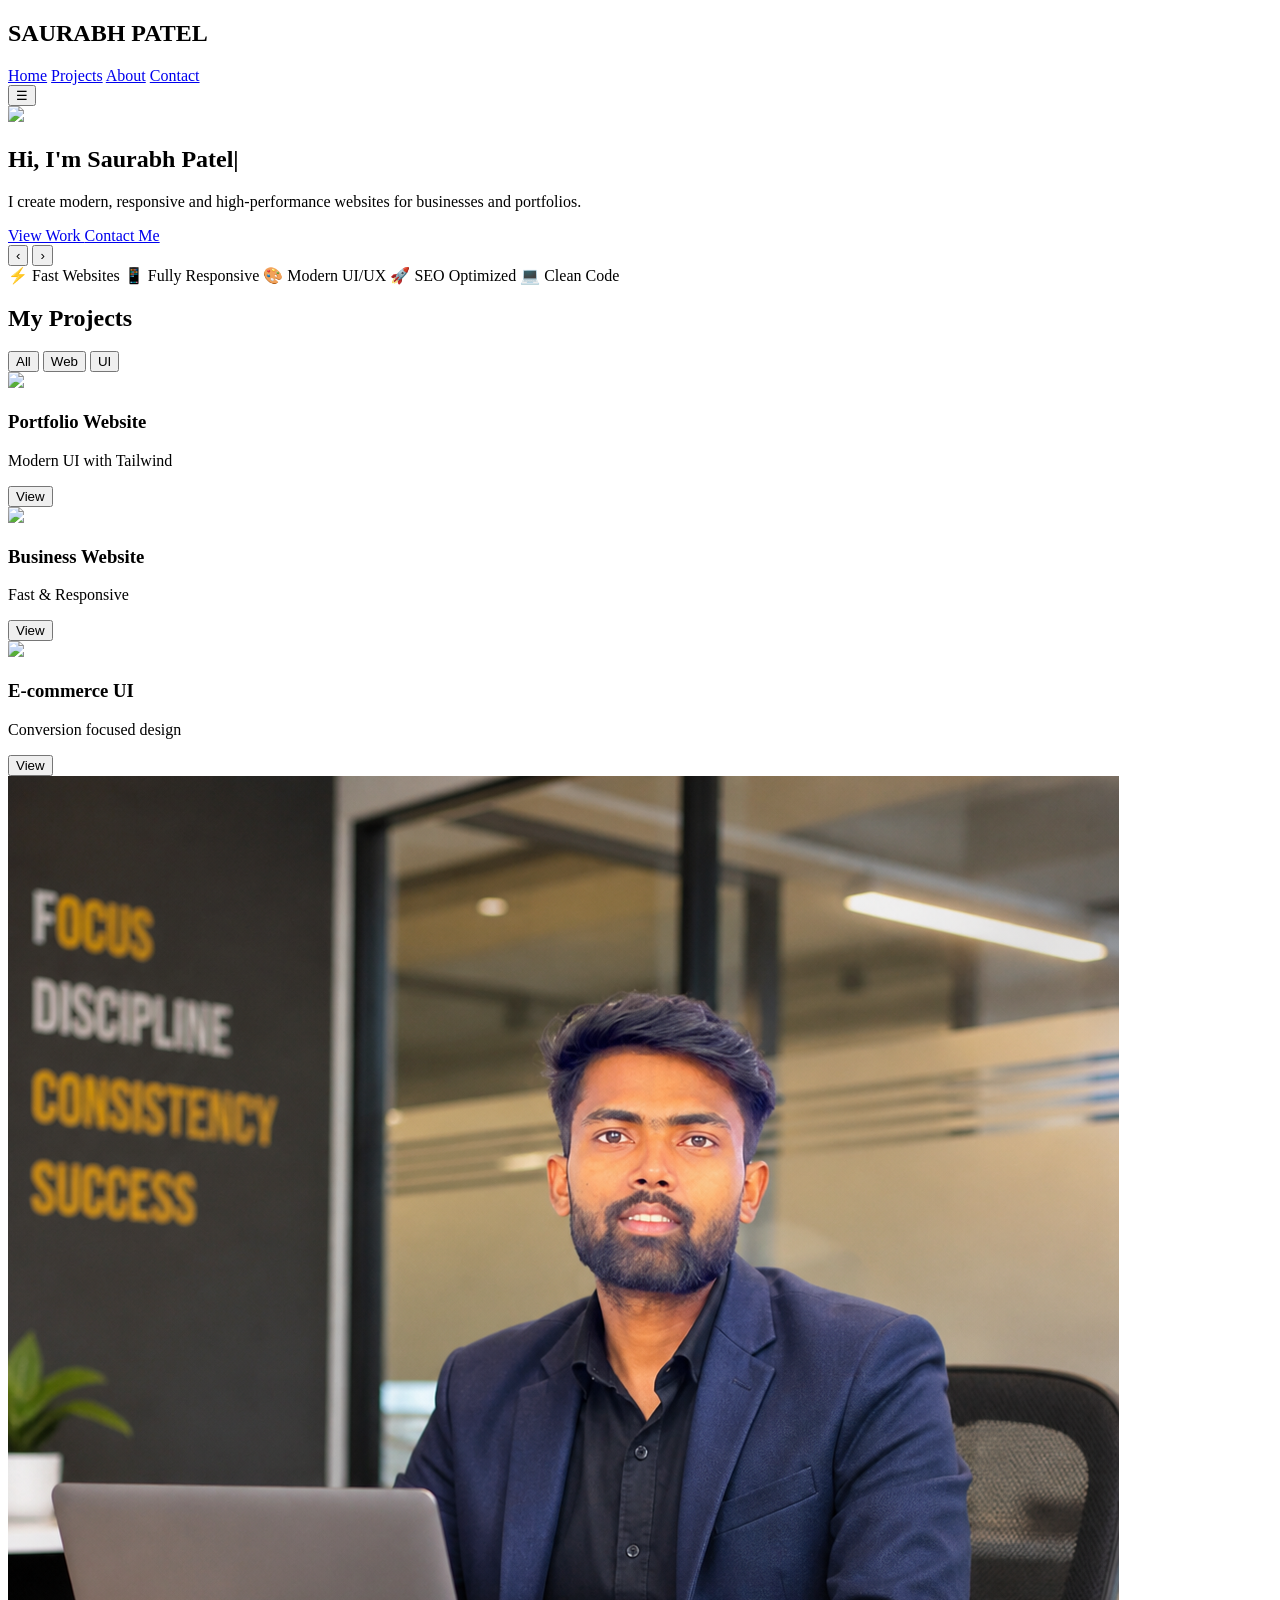
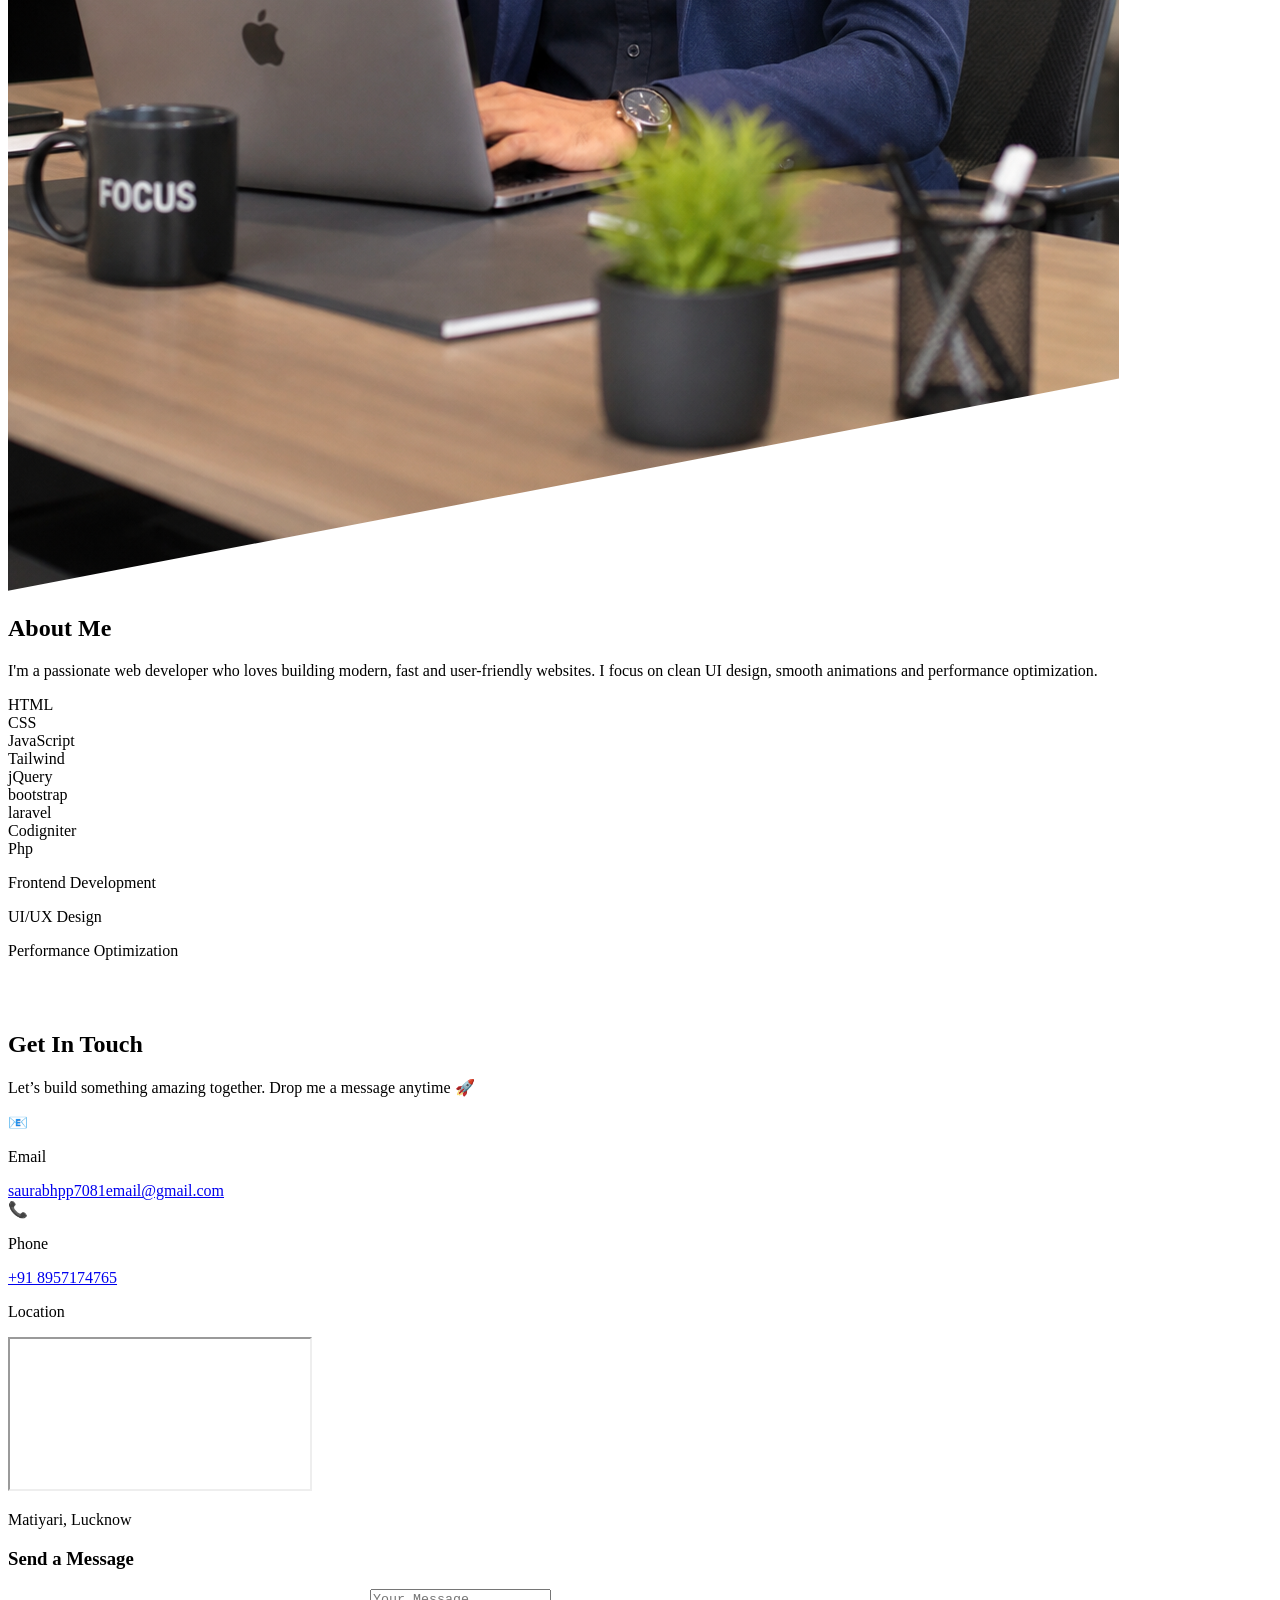
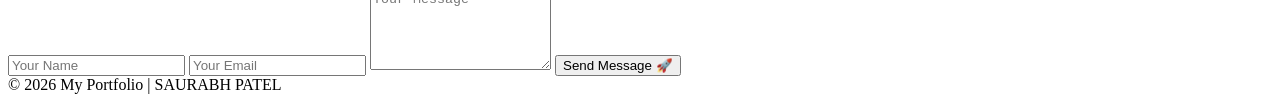
==== index.html @ ddcc3248 "Portfolio updated" ====
<!DOCTYPE html>
<html lang="en">

<head>
  <meta charset="UTF-8">
  <meta name="viewport" content="width=device-width, initial-scale=1.0">
  <title>MY WEBPAGE </title>
  <script src="https://cdn.tailwindcss.com"></script>
  <script src="/script.js"></script>
</head>

<style>
  .fade-up {
    opacity: 0;
    transform: translateY(40px);
    transition: all 0.8s ease;
  }

  .fade-up.show {
    opacity: 1;
    transform: translateY(0);
  }


  #typing::after {
    content: '|';
    animation: blink 1s infinite;
  }

  @keyframes blink {

    0%,
    50%,
    100% {
      opacity: 1;
    }

    25%,
    75% {
      opacity: 0;
    }
  }



  input,
  textarea {
    backdrop-filter: blur(10px);
  }
</style>

<body class="bg-slate-950 text-white">

  <!-- NAVBAR -->
  <nav class="fixed w-full top-0 z-50 bg-white/5 backdrop-blur-lg border-b border-white/10">
    <div class="max-w-7xl mx-auto px-6 py-4 flex justify-between items-center">
      <h1 class="text-xl font-semibold text-cyan-400">SAURABH PATEL</h1>

      <div class="hidden md:flex space-x-8">
        <a href="#slider" class="hover:text-cyan-400">Home</a>
        <a href="#projects" class="hover:text-cyan-400">Projects</a>
        <a href="#about" class="hover:text-cyan-400">About</a>
        <a href="#contact" class="hover:text-cyan-400">Contact</a>
      </div>

      <button id="menuBtn" class="md:hidden text-2xl">☰</button>
    </div>

  
  </nav>

  <!-- HERO SECTION -->
  <section class="relative h-screen overflow-hidden flex items-center justify-center text-center px-6">

    <!-- SLIDER -->
    <div id="slider" class="absolute inset-0">

      <div class="slide absolute inset-0">
        <img src="https://images.unsplash.com/photo-1555066931-4365d14bab8c" class="w-full h-full object-cover">
      </div>

      <div class="slide absolute inset-0">
        <img src="https://images.unsplash.com/photo-1519389950473-47ba0277781c" class="w-full h-full object-cover">
      </div>

      <div class="slide absolute inset-0">
        <img src="https://images.unsplash.com/photo-1498050108023-c5249f4df085" class="w-full h-full object-cover">
      </div>

    </div>

    <!-- OVERLAY -->
    <div class="absolute inset-0 bg-black/60"></div>

    <!-- CONTENT -->
    <div class="relative z-10 max-w-xl">
      <h1 class="text-3xl md:text-5xl font-bold mb-4">
        Hi, I'm <span id="typing" class="text-cyan-400"></span>
      </h1>

      <p class="text-gray-300 mb-6">
        I create modern, responsive and high-performance websites for businesses and portfolios.
      </p>

      <div class="flex justify-center gap-4">
        <a href="#projects" class="bg-cyan-400 text-black px-6 py-3 rounded-full hover:bg-cyan-300">
          View Work
        </a>

        <a href="#contact" class="border border-white px-6 py-3 rounded-full hover:bg-white hover:text-black">
          Contact Me
        </a>
      </div>
    </div>

  </section>


  <div class="absolute bottom-5 w-full flex justify-center gap-2 z-20">
    <span class="dot w-3 h-3 bg-white rounded-full cursor-pointer"></span>
    <span class="dot w-3 h-3 bg-white/50 rounded-full cursor-pointer"></span>
    <span class="dot w-3 h-3 bg-white/50 rounded-full cursor-pointer"></span>
  </div>

  <button id="prev" class="absolute left-5 top-1/2 -translate-y-1/2 text-white text-3xl">‹</button>
  <button id="next" class="absolute right-5 top-1/2 -translate-y-1/2 text-white text-3xl">›</button>

  <!-- SKILLS STRIP -->
  <section class="bg-slate-900 py-6">
    <div class="max-w-6xl mx-auto px-6 flex flex-wrap justify-center gap-6 text-gray-400 text-sm">

      <span>⚡ Fast Websites</span>
      <span>📱 Fully Responsive</span>
      <span>🎨 Modern UI/UX</span>
      <span>🚀 SEO Optimized</span>
      <span>💻 Clean Code</span>

    </div>
  </section>
  <section class="max-w-7xl mx-auto px-6 py-16">

    <h2 class="text-3xl font-semibold mb-10 text-center" id="projects">My Projects</h2>

    <!-- FILTER -->
    <div class="text-center mb-10">
      <button class="filter-btn px-4 py-2 bg-cyan-400 text-black rounded-full m-1" data-filter="all">All</button>
      <button class="filter-btn px-4 py-2 bg-white/10 rounded-full m-1" data-filter="web">Web</button>
      <button class="filter-btn px-4 py-2 bg-white/10 rounded-full m-1" data-filter="ui">UI</button>
    </div>

    <!-- PROJECT GRID -->
    <div class="grid md:grid-cols-3 gap-8">

      <!-- CARD -->
      <div class="project web group relative overflow-hidden rounded-xl cursor-pointer">
        <img src="https://images.unsplash.com/photo-1498050108023-c5249f4df085"
          class="w-full h-60 object-cover transition duration-500 group-hover:scale-110">

        <div class="absolute inset-0 bg-black/70 opacity-0 group-hover:opacity-100 transition flex flex-col justify-center items-center text-center p-4">
          <h3 class="text-xl font-semibold">Portfolio Website</h3>
          <p class="text-gray-300 text-sm">Modern UI with Tailwind</p>
          <button class="mt-3 px-4 py-2 bg-cyan-400 text-black rounded-full">View</button>
        </div>
      </div>

      <!-- CARD -->
      <div class="project web group relative overflow-hidden rounded-xl cursor-pointer">
        <img src="https://images.unsplash.com/photo-1519389950473-47ba0277781c"
          class="w-full h-60 object-cover transition duration-500 group-hover:scale-110">

        <div class="absolute inset-0 bg-black/70 opacity-0 group-hover:opacity-100 transition flex flex-col justify-center items-center text-center p-4">
          <h3 class="text-xl font-semibold">Business Website</h3>
          <p class="text-gray-300 text-sm">Fast & Responsive</p>
          <button class="mt-3 px-4 py-2 bg-cyan-400 text-black rounded-full">View</button>
        </div>
      </div>

      <!-- CARD -->
      <div class="project ui group relative overflow-hidden rounded-xl cursor-pointer">
        <img src="https://images.unsplash.com/photo-1555066931-4365d14bab8c"
          class="w-full h-60 object-cover transition duration-500 group-hover:scale-110">

        <div class="absolute inset-0 bg-black/70 opacity-0 group-hover:opacity-100 transition flex flex-col justify-center items-center text-center p-4">
          <h3 class="text-xl font-semibold">E-commerce UI</h3>
          <p class="text-gray-300 text-sm">Conversion focused design</p>
          <button class="mt-3 px-4 py-2 bg-cyan-400 text-black rounded-full">View</button>
        </div>
      </div>

    </div>

  </section>

  <section class="bg-slate-900 py-20">

    <div class="max-w-7xl mx-auto px-6 grid md:grid-cols-2 gap-12 items-center">

      <!-- LEFT (IMAGE + INFO) -->
      <div class="relative" id="about">

        <img src="upload/saurabh.png" alt="Saurabh Patel"
          class="rounded-2xl shadow-lg w-[350px] h-[450px] object-cover"
          style="clip-path: polygon(0 0, 100% 0, 100% 85%, 0% 100%);">

          <!-- Glow -->
        <div class="absolute -inset-2 bg-cyan-500 opacity-20 blur-3xl rounded-2xl"></div>

      </div>

      <!-- RIGHT CONTENT -->
      <div>

        <h2 class="text-4xl font-bold mb-4">
          About <span class="text-cyan-400">Me</span>
        </h2>

        <p class="text-gray-400 mb-6">
          I'm a passionate web developer who loves building modern, fast and user-friendly websites.
          I focus on clean UI design, smooth animations and performance optimization.
        </p>

        <!-- SKILLS GRID -->
        <div class="grid grid-cols-2 gap-4 mb-6">

          <div class="bg-white/5 p-4 rounded-xl text-center hover:bg-cyan-500/20 transition">
            HTML
          </div>

          <div class="bg-white/5 p-4 rounded-xl text-center hover:bg-cyan-500/20 transition">
            CSS
          </div>

          <div class="bg-white/5 p-4 rounded-xl text-center hover:bg-cyan-500/20 transition">
            JavaScript
          </div>

          <div class="bg-white/5 p-4 rounded-xl text-center hover:bg-cyan-500/20 transition">
            Tailwind
          </div>
          <div class="bg-white/5 p-4 rounded-xl text-center hover:bg-cyan-500/20 transition">
            jQuery
          </div>
          <div class="bg-white/5 p-4 rounded-xl text-center hover:bg-cyan-500/20 transition">
            bootstrap
          </div>
          <div class="bg-white/5 p-4 rounded-xl text-center hover:bg-cyan-500/20 transition">
            laravel
          </div>
          <div class="bg-white/5 p-4 rounded-xl text-center hover:bg-cyan-500/20 transition">
            Codigniter
          </div>
          <div class="bg-white/5 p-4 rounded-xl text-center hover:bg-cyan-500/20 transition">
           Php
          </div>

        </div>

        <!-- PROGRESS BARS -->
        <div class="space-y-4">

          <div>
            <p class="text-sm mb-1">Frontend Development</p>
            <div class="w-full bg-white/10 h-2 rounded-full">
              <div class="bg-cyan-400 h-2 rounded-full w-[90%]"></div>
            </div>
          </div>

          <div>
            <p class="text-sm mb-1">UI/UX Design</p>
            <div class="w-full bg-white/10 h-2 rounded-full">
              <div class="bg-cyan-400 h-2 rounded-full w-[85%]"></div>
            </div>
          </div>

          <div>
            <p class="text-sm mb-1">Performance Optimization</p>
            <div class="w-full bg-white/10 h-2 rounded-full">
              <div class="bg-cyan-400 h-2 rounded-full w-[80%]"></div>
            </div>
          </div>

        </div>
        <br>
        <br>

      </div>

    </div>


    <!-- contact section  -->

    <section class="relative py-24 bg-gradient-to-br from-slate-950 via-slate-900 to-black overflow-hidden">

      <!-- GLOW BACKGROUND -->
      <div class="absolute top-0 left-0 w-72 h-72 bg-cyan-500/20 blur-3xl rounded-full"></div>
      <div class="absolute bottom-0 right-0 w-72 h-72 bg-purple-500/20 blur-3xl rounded-full"></div>

      <div class="relative z-10 max-w-7xl mx-auto px-6">

        <!-- HEADING -->
        <div class="text-center mb-16" id="contact">
          <h2 class="text-4xl font-bold">
            Get In <span class="text-cyan-400">Touch</span>
          </h2>
          <p class="text-gray-400 mt-3 max-w-xl mx-auto">
            Let’s build something amazing together. Drop me a message anytime 🚀
          </p>
        </div>

        <!-- GRID -->
        <div class="grid md:grid-cols-2 gap-10 items-start">

          <!-- LEFT SIDE (INFO CARDS) -->
          <div class="space-y-6">

            <!-- EMAIL -->
            <div class="flex items-center gap-4 bg-white/5 border border-white/10 p-5 rounded-xl hover:border-cyan-400 transition">
              <div class="text-2xl">📧</div>
              <div>
                <p class="text-sm text-gray-400">Email</p>
                <a href="mailto:saurabhpp7081email@gmail.com"
                  class="text-white hover:text-cyan-400">
                  saurabhpp7081email@gmail.com
                </a>
              </div>
            </div>

            <!-- PHONE -->
            <div class="flex items-center gap-4 bg-white/5 border border-white/10 p-5 rounded-xl hover:border-cyan-400 transition">
              <div class="text-2xl">📞</div>
              <div>
                <p class="text-sm text-gray-400">Phone</p>
                <a href="tel:+918957174765"
                  class="text-white hover:text-cyan-400">
                  +91 8957174765
                </a>
              </div>
            </div>

            <!-- LOCATION -->
            <div class="bg-white/5 border border-white/10 p-5 rounded-xl hover:border-cyan-400 transition">

              <p class="text-sm text-gray-400 mb-2">Location</p>

              <div class="w-full h-40 rounded-lg overflow-hidden mb-2">
                <iframe
                  src="https://www.google.com/maps?q=Matiyari+Lucknow&output=embed"
                  class="w-full h-full border-0">
                </iframe>
              </div>

              <p class="text-white text-sm">Matiyari, Lucknow</p>

            </div>

          </div>

          <!-- RIGHT SIDE (FORM) -->
          <div class="bg-white/5 border border-white/10 p-8 rounded-xl backdrop-blur">

            <h3 class="text-xl font-semibold mb-6">Send a Message</h3>

            <form method="POST" action="mail.php" class="space-y-4">

              <input type="text" name="name" placeholder="Your Name"
                class="w-full p-3 bg-slate-900 border border-white/10 rounded-lg focus:outline-none focus:border-cyan-400">

              <input type="email" name="email" placeholder="Your Email"
                class="w-full p-3 bg-slate-900 border border-white/10 rounded-lg focus:outline-none focus:border-cyan-400">

              <textarea name="message" rows="5" placeholder="Your Message"
                class="w-full p-3 bg-slate-900 border border-white/10 rounded-lg focus:outline-none focus:border-cyan-400"></textarea>

              <button type="submit"
                class="w-full bg-cyan-400 text-black py-3 rounded-lg font-semibold hover:bg-cyan-300 transition">
                Send Message 🚀
              </button>

            </form>

          </div>

        </div>

      </div>

    </section>








    <!-- FOOTER -->
    <footer class="text-center py-6 border-t border-white/10 text-gray-500">
      © 2026 My Portfolio | SAURABH PATEL
    </footer>

    <!-- jQuery -->
    <script src="https://code.jquery.com/jquery-3.6.0.min.js"></script>
    
    <script>
      $('a[href^="#"]').click(function(e){
    e.preventDefault();

    let target = $(this.getAttribute('href'));

    if(target.length){
        $('html, body').animate({
            scrollTop: target.offset().top - 80
        }, 800);
    }
});
</script>

    <script>
      let slides = $('#slider .slide');
      let index = 0;
      let interval;

      slides.hide().eq(0).show();

      function showSlide(i) {
        slides.fadeOut(500);
        slides.eq(i).fadeIn(500);
        $('.dot').removeClass('bg-white').addClass('bg-white/50');
        $('.dot').eq(i).addClass('bg-white');
      }

      function nextSlide() {
        index = (index + 1) % slides.length;
        showSlide(index);
      }

      function prevSlide() {
        index = (index - 1 + slides.length) % slides.length;
        showSlide(index);
      }

      function startSlider() {
        interval = setInterval(nextSlide, 3000);
      }

      $('#next').click(nextSlide);
      $('#prev').click(prevSlide);

      $('.dot').click(function() {
        index = $(this).index();
        showSlide(index);
      });

      startSlider();
    </script>


    <script>
      $(window).on('scroll', function() {
        $('.fade-up').each(function() {
          let top = $(this).offset().top;
          let scroll = $(window).scrollTop();
          let windowH = $(window).height();

          if (scroll + windowH - 50 > top) {
            $(this).addClass('show');
          }
        });
      });
    </script>
    <script>
      $(document).ready(function() {

        let texts = ["Saurabh Patel", "Full Stack Developer", "Freelancer"];
        let count = 0;
        let index = 0;
        let currentText = '';
        let letter = '';

        function type() {
          if (count === texts.length) {
            count = 0;
          }

          currentText = texts[count];
          letter = currentText.slice(0, ++index);

          $('#typing').text(letter);

          if (letter.length === currentText.length) {
            setTimeout(deleteText, 1500);
          } else {
            setTimeout(type, 100);
          }
        }

        function deleteText() {
          letter = currentText.slice(0, --index);
          $('#typing').text(letter);

          if (letter.length === 0) {
            count++;
            setTimeout(type, 200);
          } else {
            setTimeout(deleteText, 50);
          }
        }

        type();

      });
    </script>

    <script>
      $('.filter-btn').click(function() {

        $('.filter-btn').removeClass('bg-cyan-400 text-black')
          .addClass('bg-white/10');

        $(this).addClass('bg-cyan-400 text-black');

        let filter = $(this).data('filter');

        if (filter === 'all') {
          $('.project').fadeIn();
        } else {
          $('.project').hide();
          $('.' + filter).fadeIn();
        }

      });
    </script>

    <script>
      $('form').submit(function() {
        alert('Message Sent Successfully 🚀');
      });
    </script>


</body>

</html>
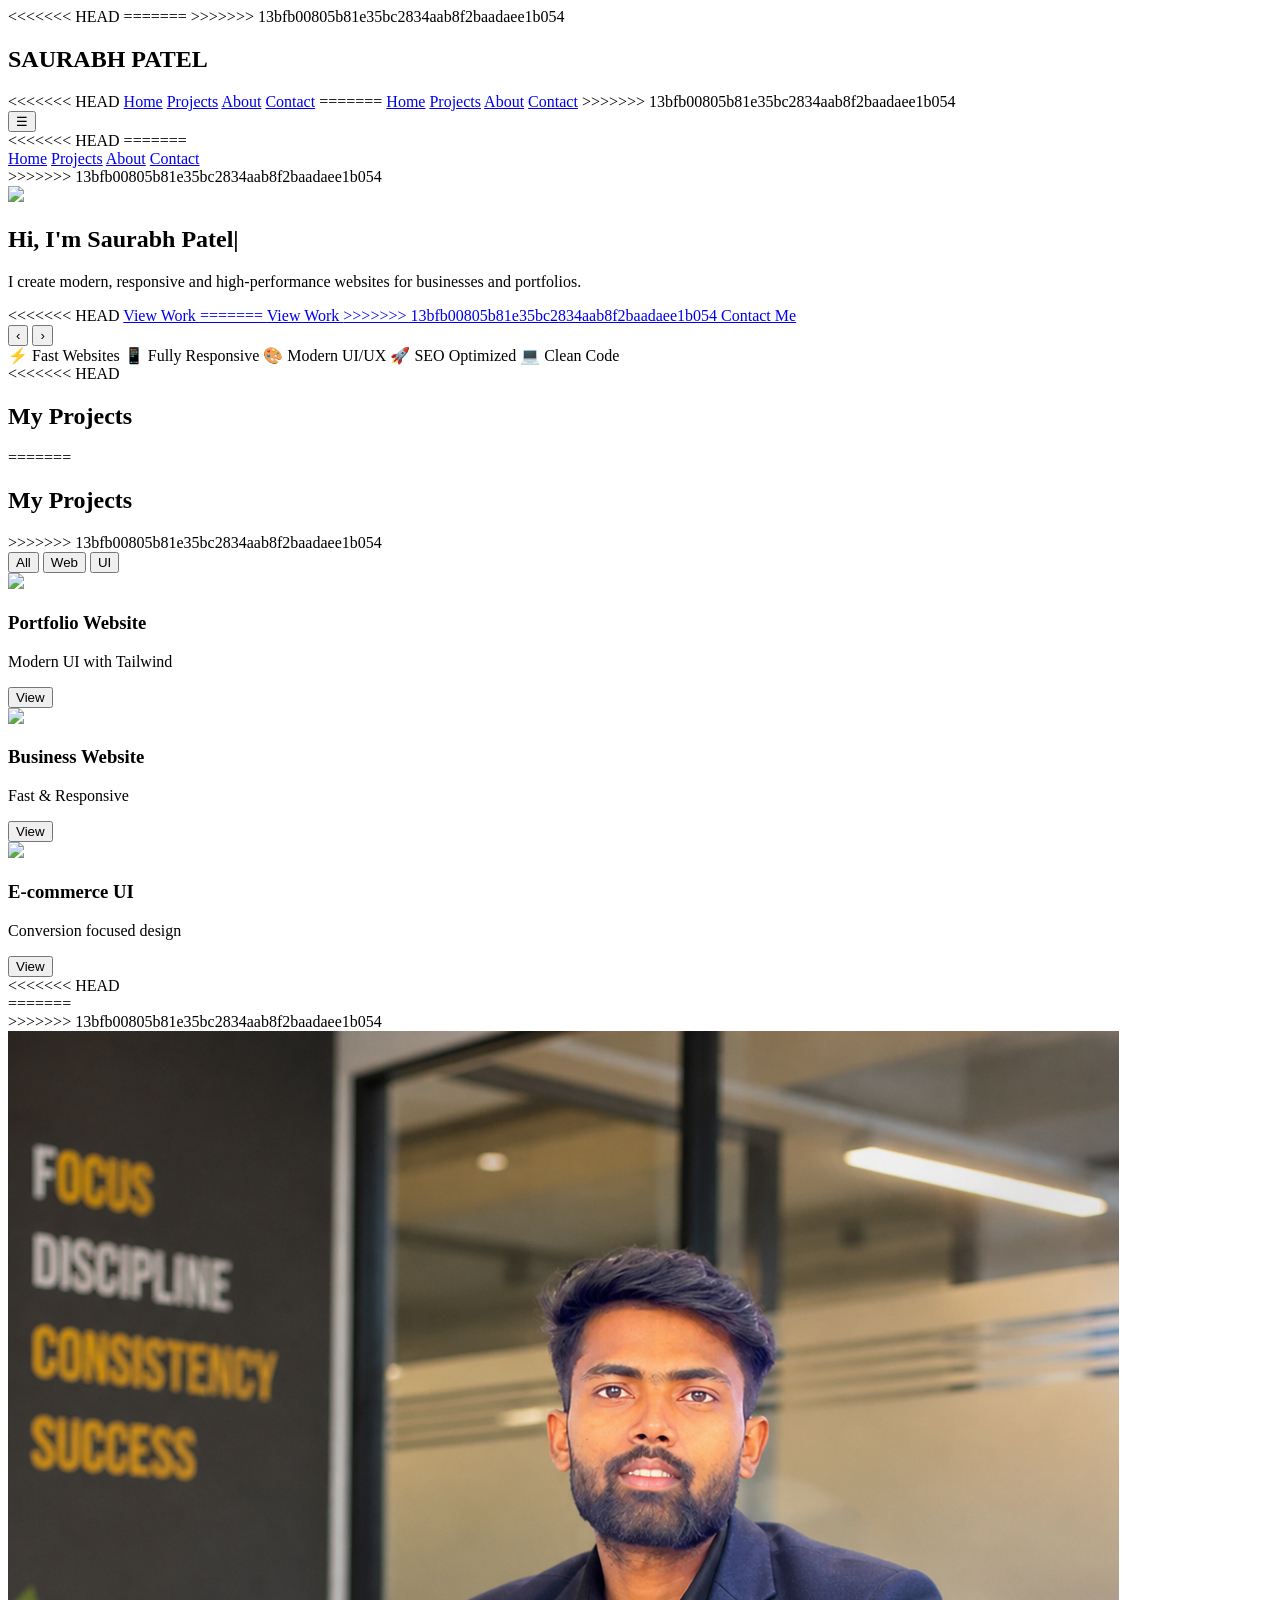
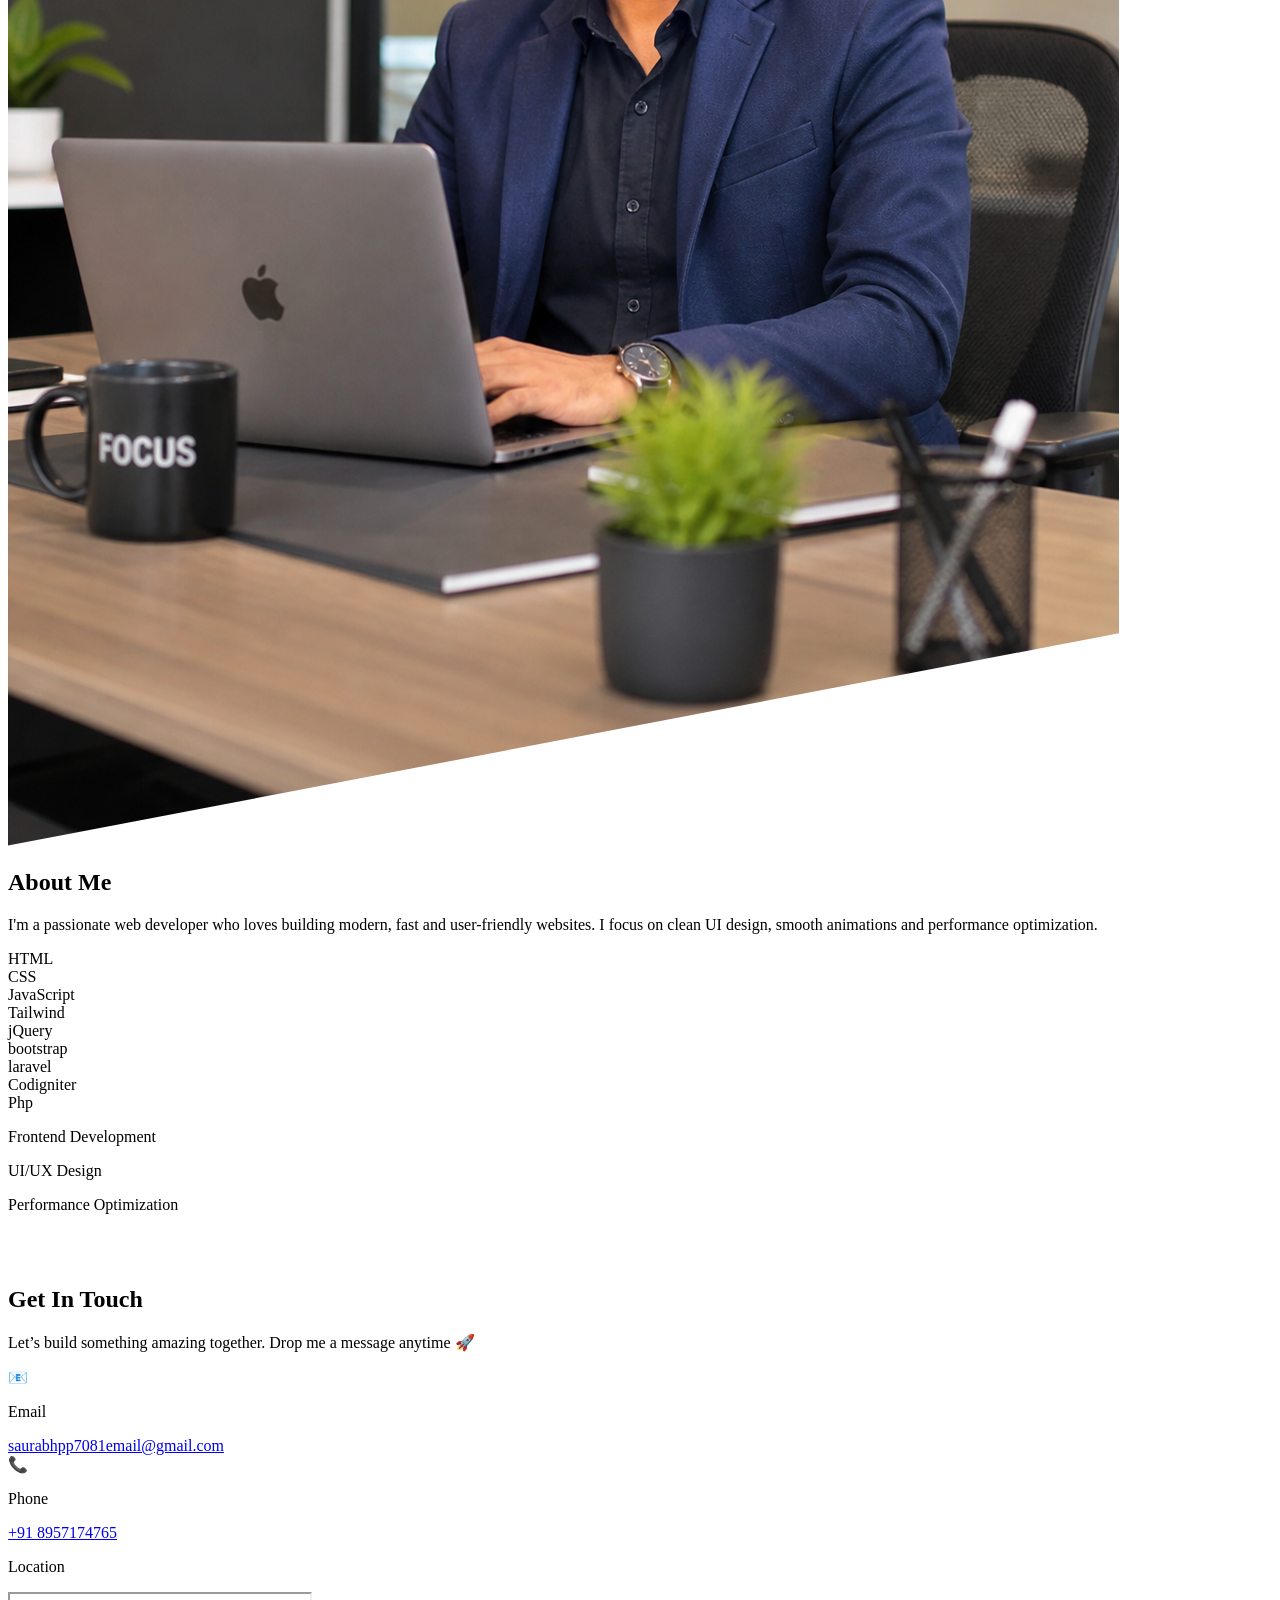
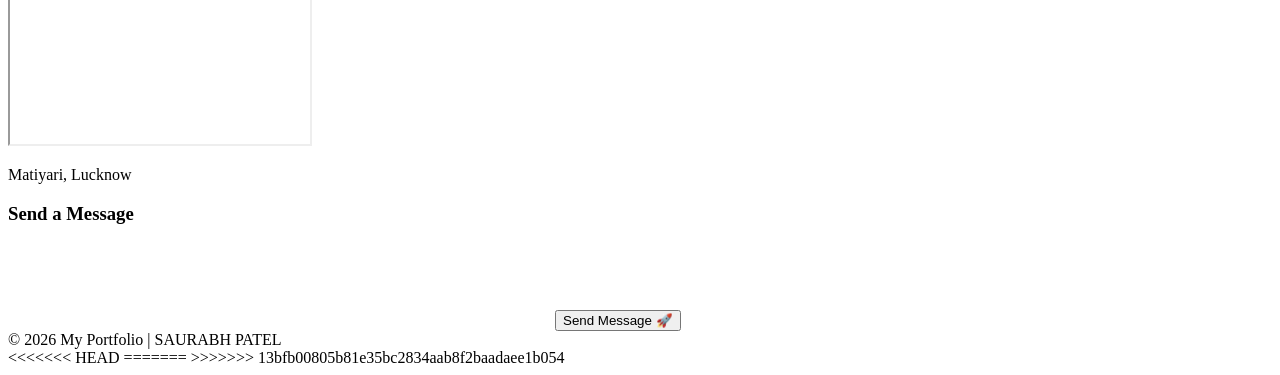
==== commit 7859ab5a: "Resolved merge conflict" ====
--- a/index.html
+++ b/index.html
@@ -6,7 +6,10 @@
   <meta name="viewport" content="width=device-width, initial-scale=1.0">
   <title>MY WEBPAGE </title>
   <script src="https://cdn.tailwindcss.com"></script>
+<<<<<<< HEAD
   <script src="/script.js"></script>
+=======
+>>>>>>> 13bfb00805b81e35bc2834aab8f2baadaee1b054
 </head>
 
 <style>
@@ -57,16 +60,32 @@
       <h1 class="text-xl font-semibold text-cyan-400">SAURABH PATEL</h1>
 
       <div class="hidden md:flex space-x-8">
+<<<<<<< HEAD
         <a href="#slider" class="hover:text-cyan-400">Home</a>
         <a href="#projects" class="hover:text-cyan-400">Projects</a>
         <a href="#about" class="hover:text-cyan-400">About</a>
         <a href="#contact" class="hover:text-cyan-400">Contact</a>
+=======
+        <a href="#" class="hover:text-cyan-400">Home</a>
+        <a href="#" class="hover:text-cyan-400">Projects</a>
+        <a href="#" class="hover:text-cyan-400">About</a>
+        <a href="#" class="hover:text-cyan-400">Contact</a>
+>>>>>>> 13bfb00805b81e35bc2834aab8f2baadaee1b054
       </div>
 
       <button id="menuBtn" class="md:hidden text-2xl">☰</button>
     </div>
 
+<<<<<<< HEAD
   
+=======
+    <div id="mobileMenu" class="hidden md:hidden px-6 pb-4 space-y-3">
+      <a href="#" class="block">Home</a>
+      <a href="#" class="block">Projects</a>
+      <a href="#" class="block">About</a>
+      <a href="#contact" class="block">Contact</a>
+    </div>
+>>>>>>> 13bfb00805b81e35bc2834aab8f2baadaee1b054
   </nav>
 
   <!-- HERO SECTION -->
@@ -103,11 +122,19 @@
       </p>
 
       <div class="flex justify-center gap-4">
+<<<<<<< HEAD
         <a href="#projects" class="bg-cyan-400 text-black px-6 py-3 rounded-full hover:bg-cyan-300">
           View Work
         </a>
 
         <a href="#contact" class="border border-white px-6 py-3 rounded-full hover:bg-white hover:text-black">
+=======
+        <a href="#" class="bg-cyan-400 text-black px-6 py-3 rounded-full hover:bg-cyan-300">
+          View Work
+        </a>
+
+        <a href="#" class="border border-white px-6 py-3 rounded-full hover:bg-white hover:text-black">
+>>>>>>> 13bfb00805b81e35bc2834aab8f2baadaee1b054
           Contact Me
         </a>
       </div>
@@ -139,7 +166,11 @@
   </section>
   <section class="max-w-7xl mx-auto px-6 py-16">
 
+<<<<<<< HEAD
     <h2 class="text-3xl font-semibold mb-10 text-center" id="projects">My Projects</h2>
+=======
+    <h2 class="text-3xl font-semibold mb-10 text-center">My Projects</h2>
+>>>>>>> 13bfb00805b81e35bc2834aab8f2baadaee1b054
 
     <!-- FILTER -->
     <div class="text-center mb-10">
@@ -196,7 +227,11 @@
     <div class="max-w-7xl mx-auto px-6 grid md:grid-cols-2 gap-12 items-center">
 
       <!-- LEFT (IMAGE + INFO) -->
+<<<<<<< HEAD
       <div class="relative" id="about">
+=======
+      <div class="relative">
+>>>>>>> 13bfb00805b81e35bc2834aab8f2baadaee1b054
 
         <img src="upload/saurabh.png" alt="Saurabh Patel"
           class="rounded-2xl shadow-lg w-[350px] h-[450px] object-cover"
@@ -299,7 +334,11 @@
       <div class="relative z-10 max-w-7xl mx-auto px-6">
 
         <!-- HEADING -->
+
         <div class="text-center mb-16" id="contact">
+
+        <div class="text-center mb-16">
+
           <h2 class="text-4xl font-bold">
             Get In <span class="text-cyan-400">Touch</span>
           </h2>
@@ -401,6 +440,7 @@
 
     <!-- jQuery -->
     <script src="https://code.jquery.com/jquery-3.6.0.min.js"></script>
+<<<<<<< HEAD
     
     <script>
       $('a[href^="#"]').click(function(e){
@@ -415,6 +455,8 @@
     }
 });
 </script>
+=======
+>>>>>>> 13bfb00805b81e35bc2834aab8f2baadaee1b054
 
     <script>
       let slides = $('#slider .slide');
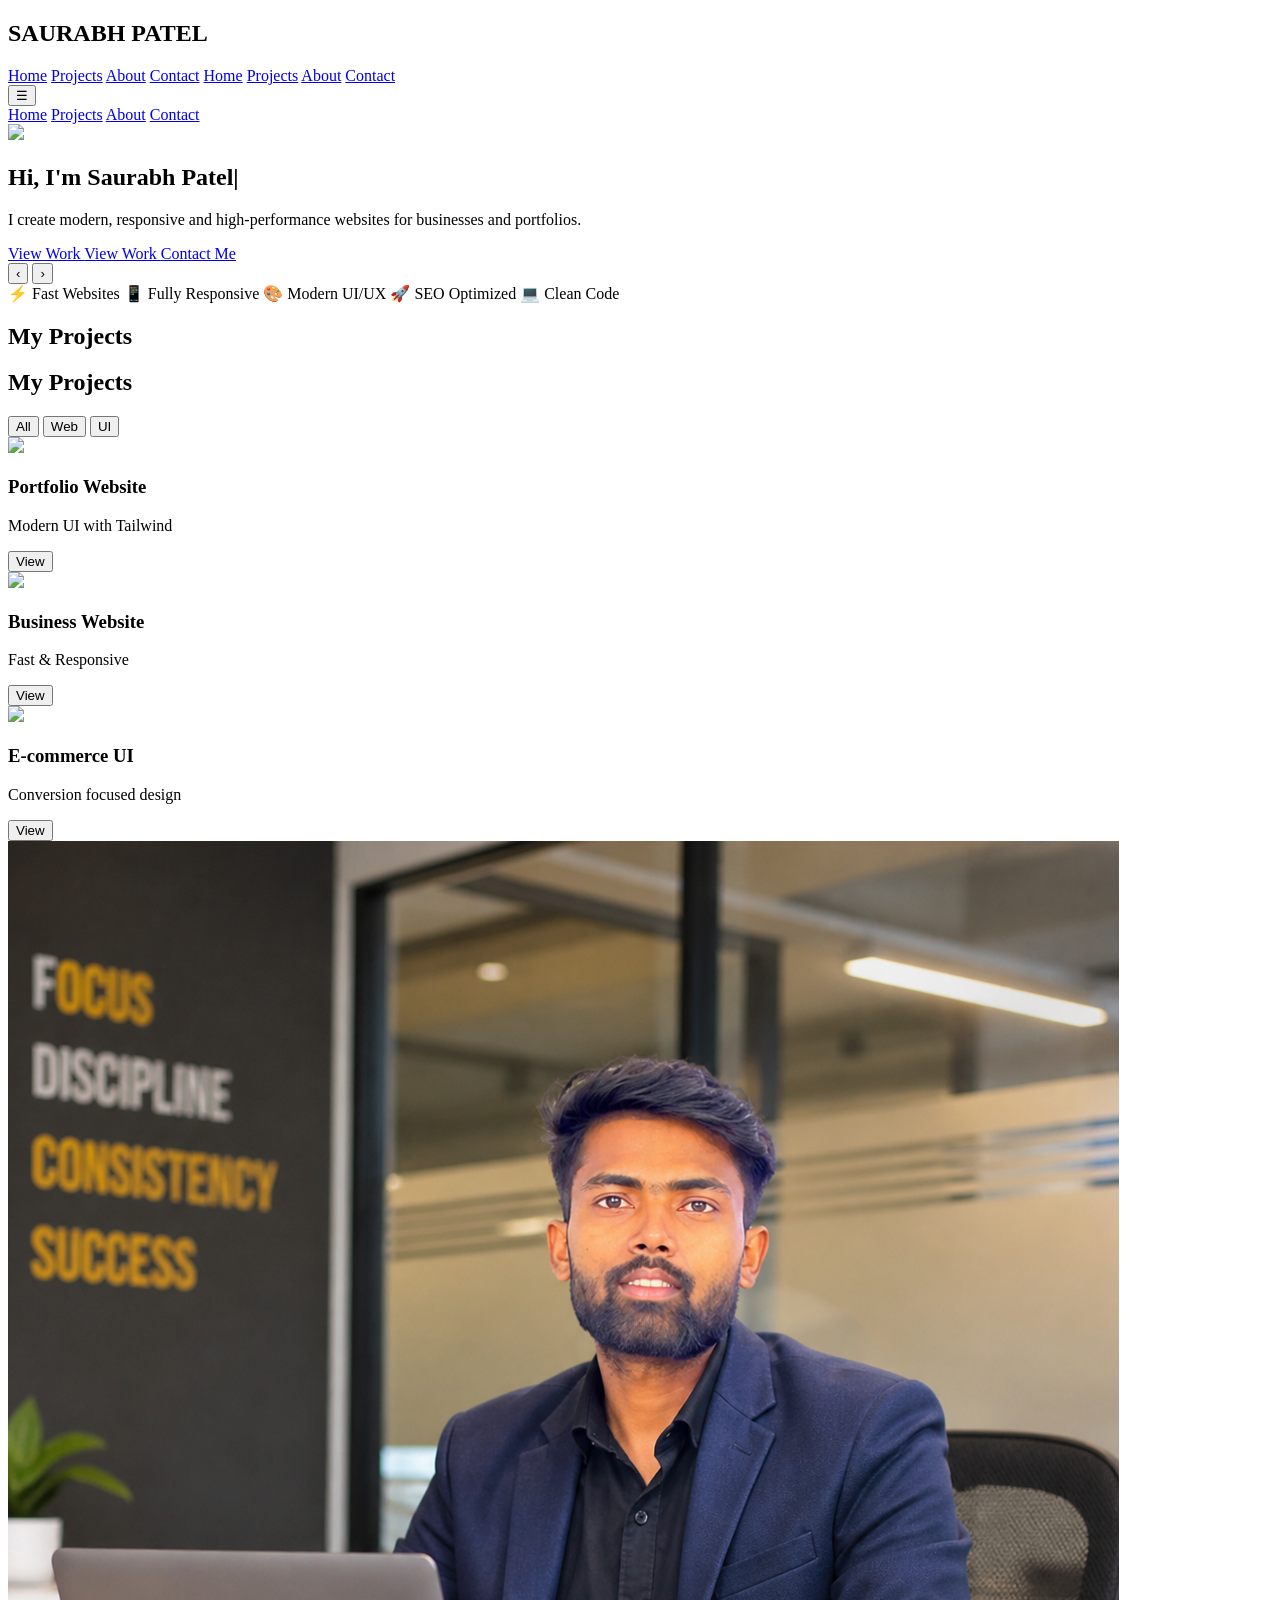
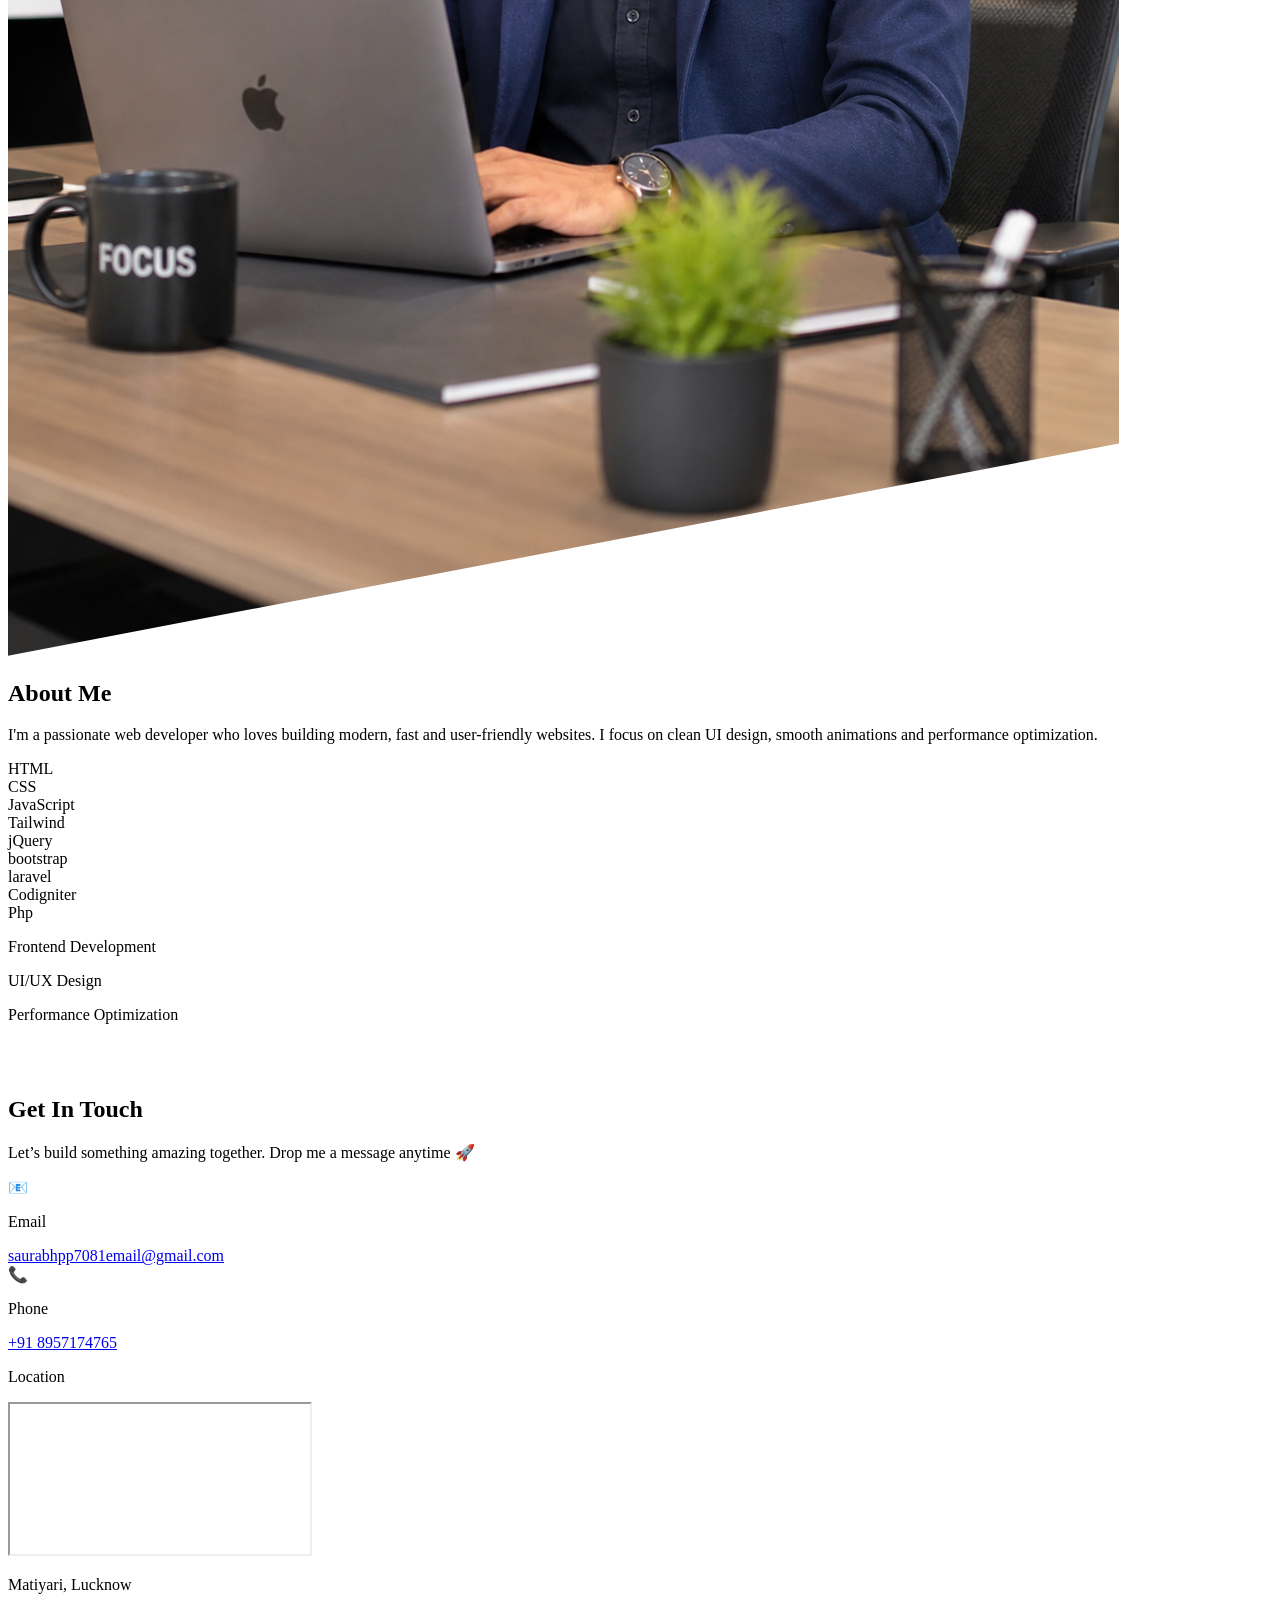
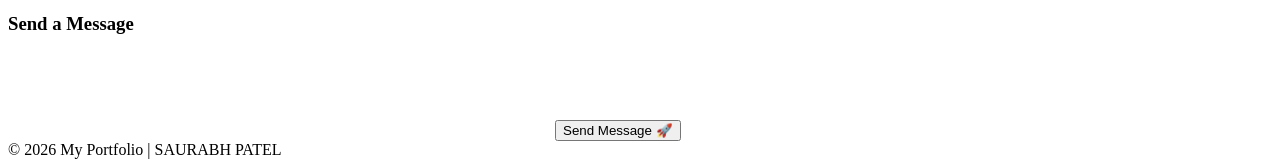
==== commit c9c8ac81: "Updated portfolio" ====
--- a/index.html
+++ b/index.html
@@ -6,10 +6,10 @@
   <meta name="viewport" content="width=device-width, initial-scale=1.0">
   <title>MY WEBPAGE </title>
   <script src="https://cdn.tailwindcss.com"></script>
-<<<<<<< HEAD
+
   <script src="/script.js"></script>
-=======
->>>>>>> 13bfb00805b81e35bc2834aab8f2baadaee1b054
+
+
 </head>
 
 <style>
@@ -60,32 +60,32 @@
       <h1 class="text-xl font-semibold text-cyan-400">SAURABH PATEL</h1>
 
       <div class="hidden md:flex space-x-8">
-<<<<<<< HEAD
+
         <a href="#slider" class="hover:text-cyan-400">Home</a>
         <a href="#projects" class="hover:text-cyan-400">Projects</a>
         <a href="#about" class="hover:text-cyan-400">About</a>
         <a href="#contact" class="hover:text-cyan-400">Contact</a>
-=======
+
         <a href="#" class="hover:text-cyan-400">Home</a>
         <a href="#" class="hover:text-cyan-400">Projects</a>
         <a href="#" class="hover:text-cyan-400">About</a>
         <a href="#" class="hover:text-cyan-400">Contact</a>
->>>>>>> 13bfb00805b81e35bc2834aab8f2baadaee1b054
+
       </div>
 
       <button id="menuBtn" class="md:hidden text-2xl">☰</button>
     </div>
 
-<<<<<<< HEAD
+
   
-=======
+
     <div id="mobileMenu" class="hidden md:hidden px-6 pb-4 space-y-3">
       <a href="#" class="block">Home</a>
       <a href="#" class="block">Projects</a>
       <a href="#" class="block">About</a>
       <a href="#contact" class="block">Contact</a>
     </div>
->>>>>>> 13bfb00805b81e35bc2834aab8f2baadaee1b054
+
   </nav>
 
   <!-- HERO SECTION -->
@@ -122,19 +122,19 @@
       </p>
 
       <div class="flex justify-center gap-4">
-<<<<<<< HEAD
+
         <a href="#projects" class="bg-cyan-400 text-black px-6 py-3 rounded-full hover:bg-cyan-300">
           View Work
         </a>
 
         <a href="#contact" class="border border-white px-6 py-3 rounded-full hover:bg-white hover:text-black">
-=======
+
         <a href="#" class="bg-cyan-400 text-black px-6 py-3 rounded-full hover:bg-cyan-300">
           View Work
         </a>
 
         <a href="#" class="border border-white px-6 py-3 rounded-full hover:bg-white hover:text-black">
->>>>>>> 13bfb00805b81e35bc2834aab8f2baadaee1b054
+
           Contact Me
         </a>
       </div>
@@ -166,11 +166,11 @@
   </section>
   <section class="max-w-7xl mx-auto px-6 py-16">
 
-<<<<<<< HEAD
+
     <h2 class="text-3xl font-semibold mb-10 text-center" id="projects">My Projects</h2>
-=======
+
     <h2 class="text-3xl font-semibold mb-10 text-center">My Projects</h2>
->>>>>>> 13bfb00805b81e35bc2834aab8f2baadaee1b054
+
 
     <!-- FILTER -->
     <div class="text-center mb-10">
@@ -227,11 +227,11 @@
     <div class="max-w-7xl mx-auto px-6 grid md:grid-cols-2 gap-12 items-center">
 
       <!-- LEFT (IMAGE + INFO) -->
-<<<<<<< HEAD
+
       <div class="relative" id="about">
-=======
+
       <div class="relative">
->>>>>>> 13bfb00805b81e35bc2834aab8f2baadaee1b054
+
 
         <img src="upload/saurabh.png" alt="Saurabh Patel"
           class="rounded-2xl shadow-lg w-[350px] h-[450px] object-cover"
@@ -440,7 +440,7 @@
 
     <!-- jQuery -->
     <script src="https://code.jquery.com/jquery-3.6.0.min.js"></script>
-<<<<<<< HEAD
+
     
     <script>
       $('a[href^="#"]').click(function(e){
@@ -455,8 +455,8 @@
     }
 });
 </script>
-=======
->>>>>>> 13bfb00805b81e35bc2834aab8f2baadaee1b054
+
+
 
     <script>
       let slides = $('#slider .slide');
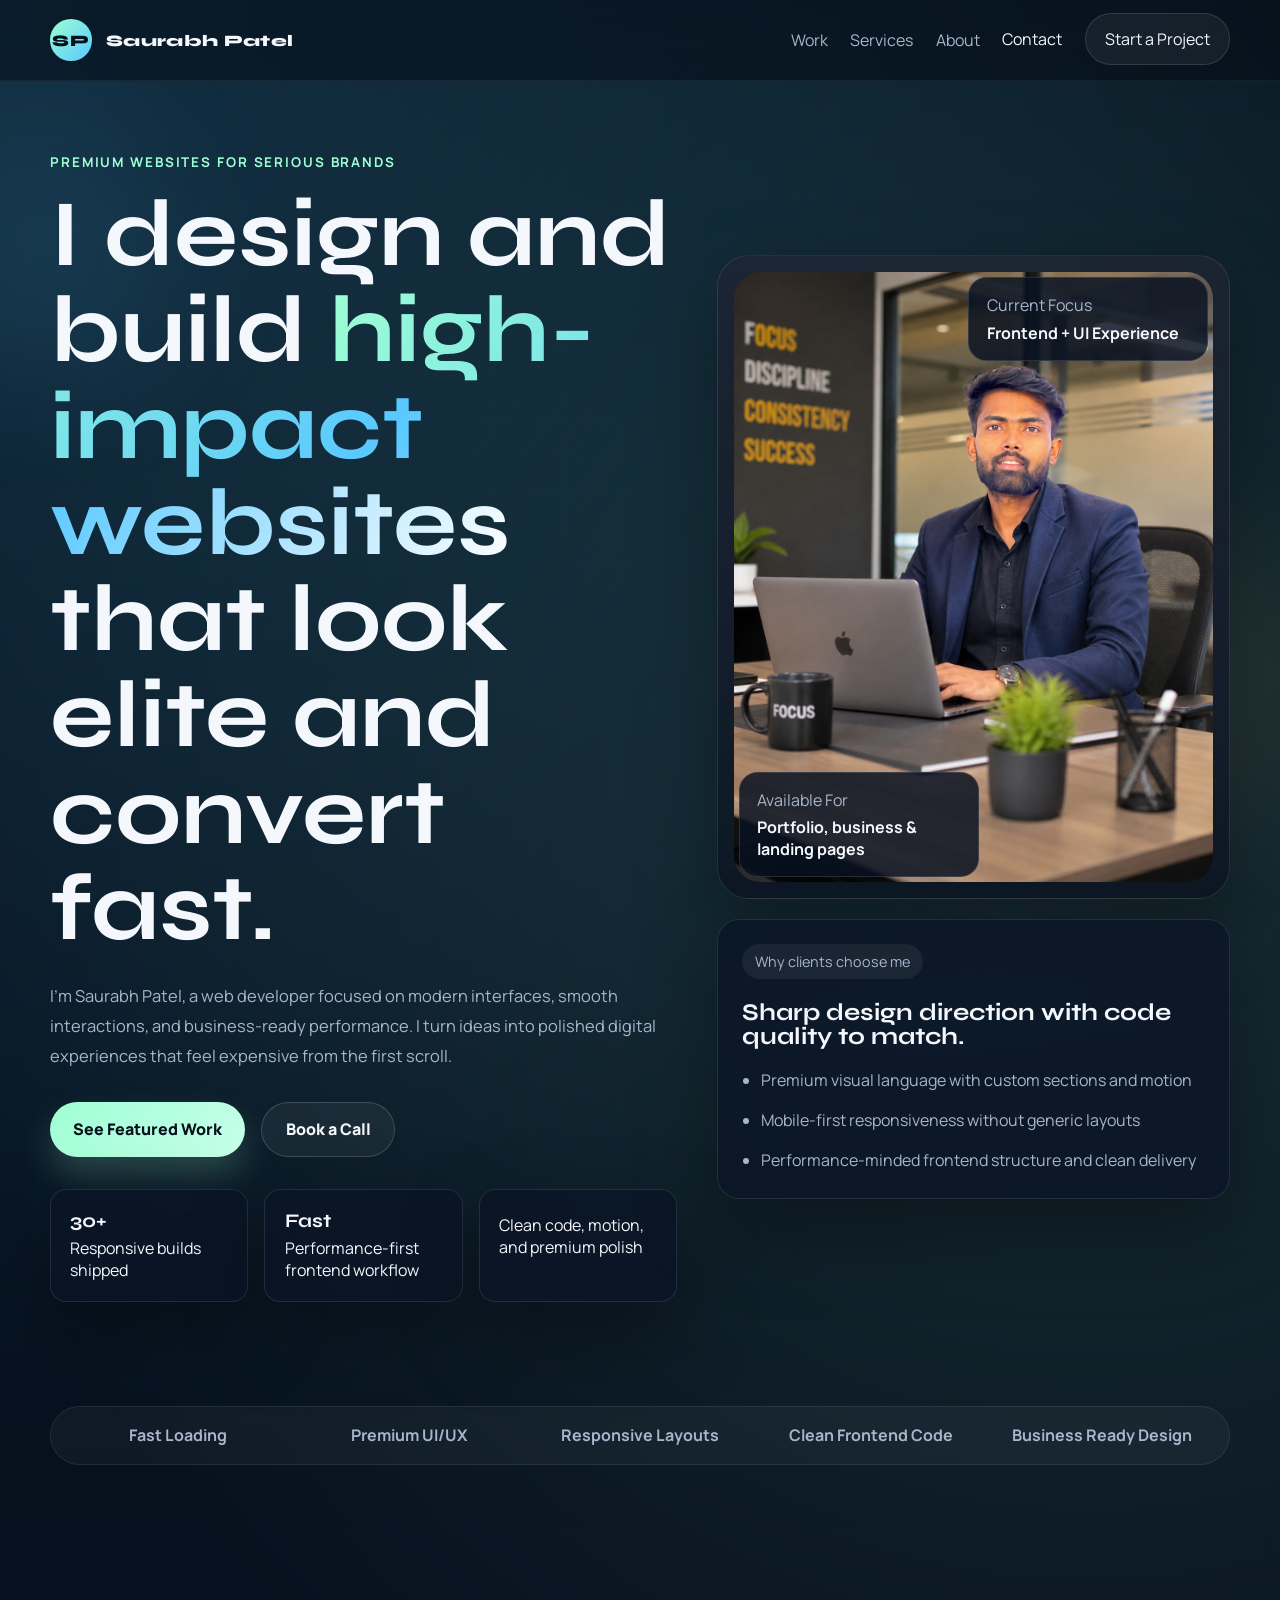
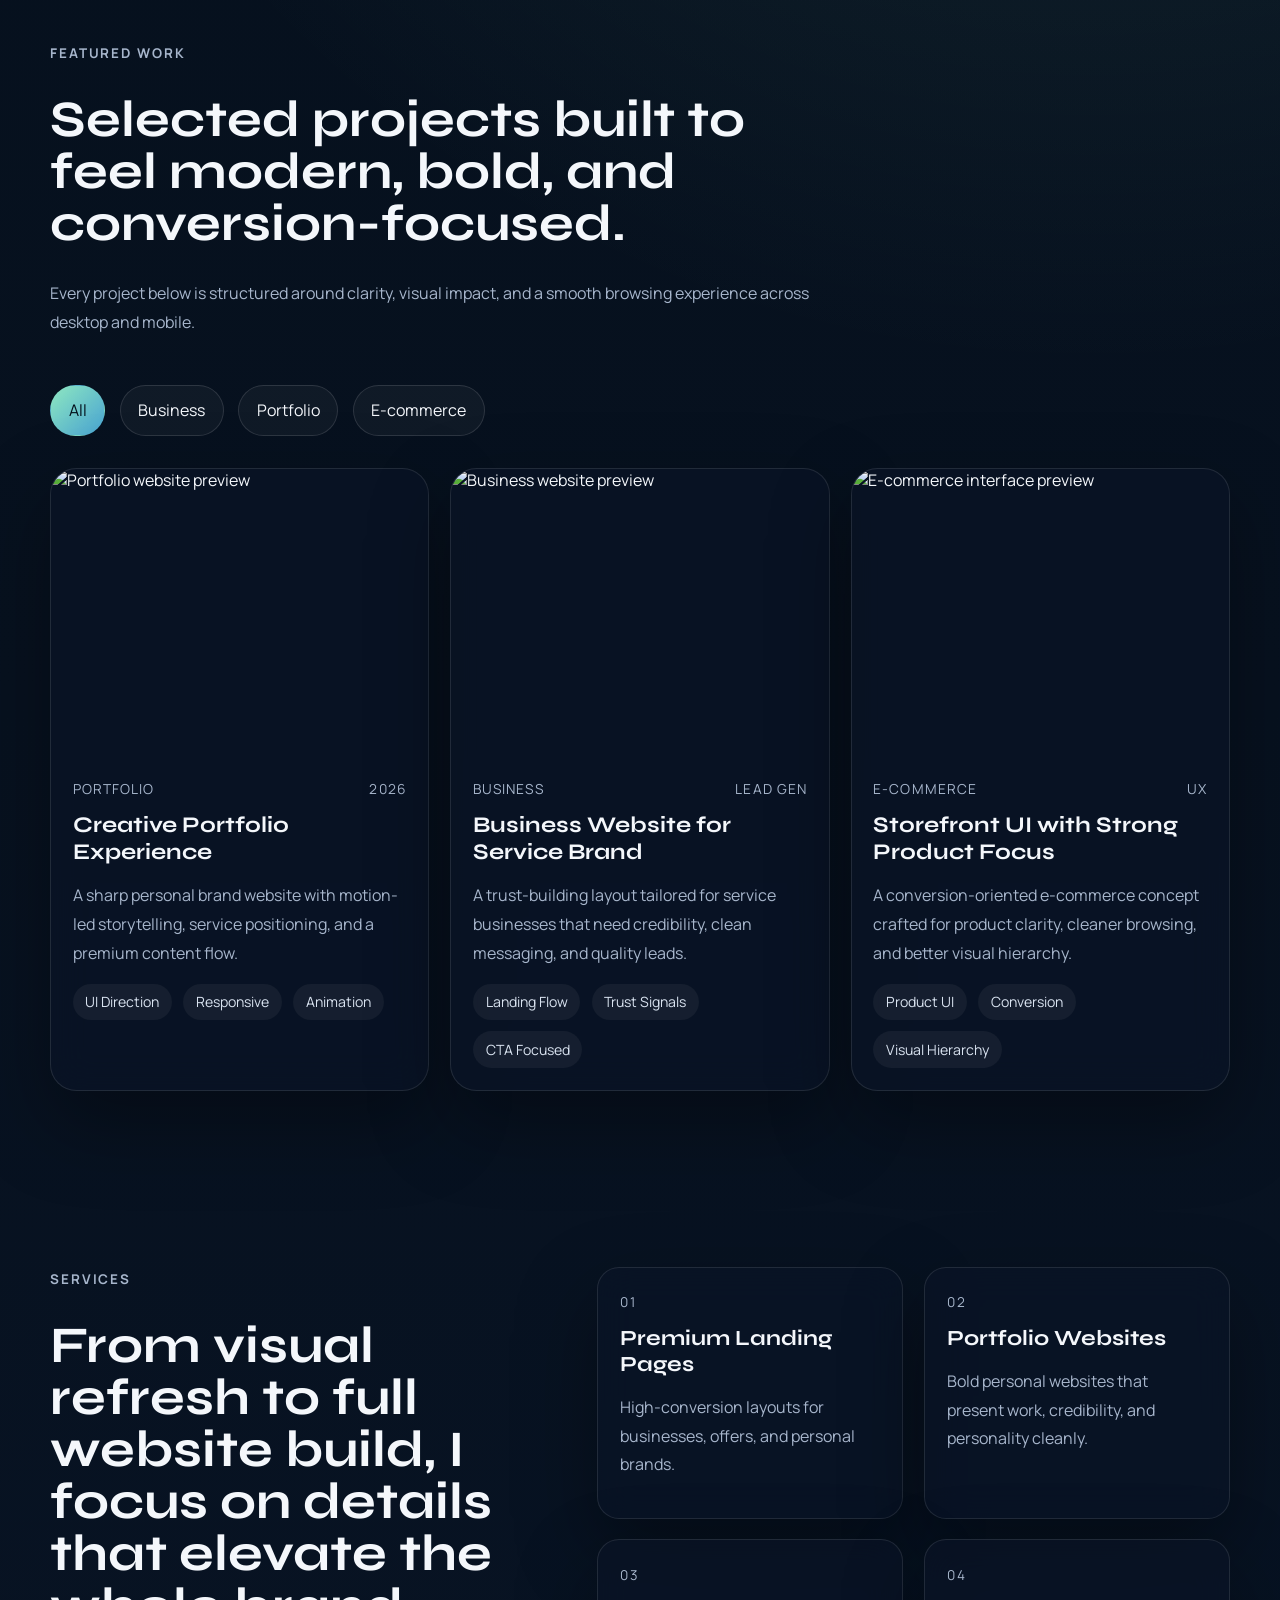
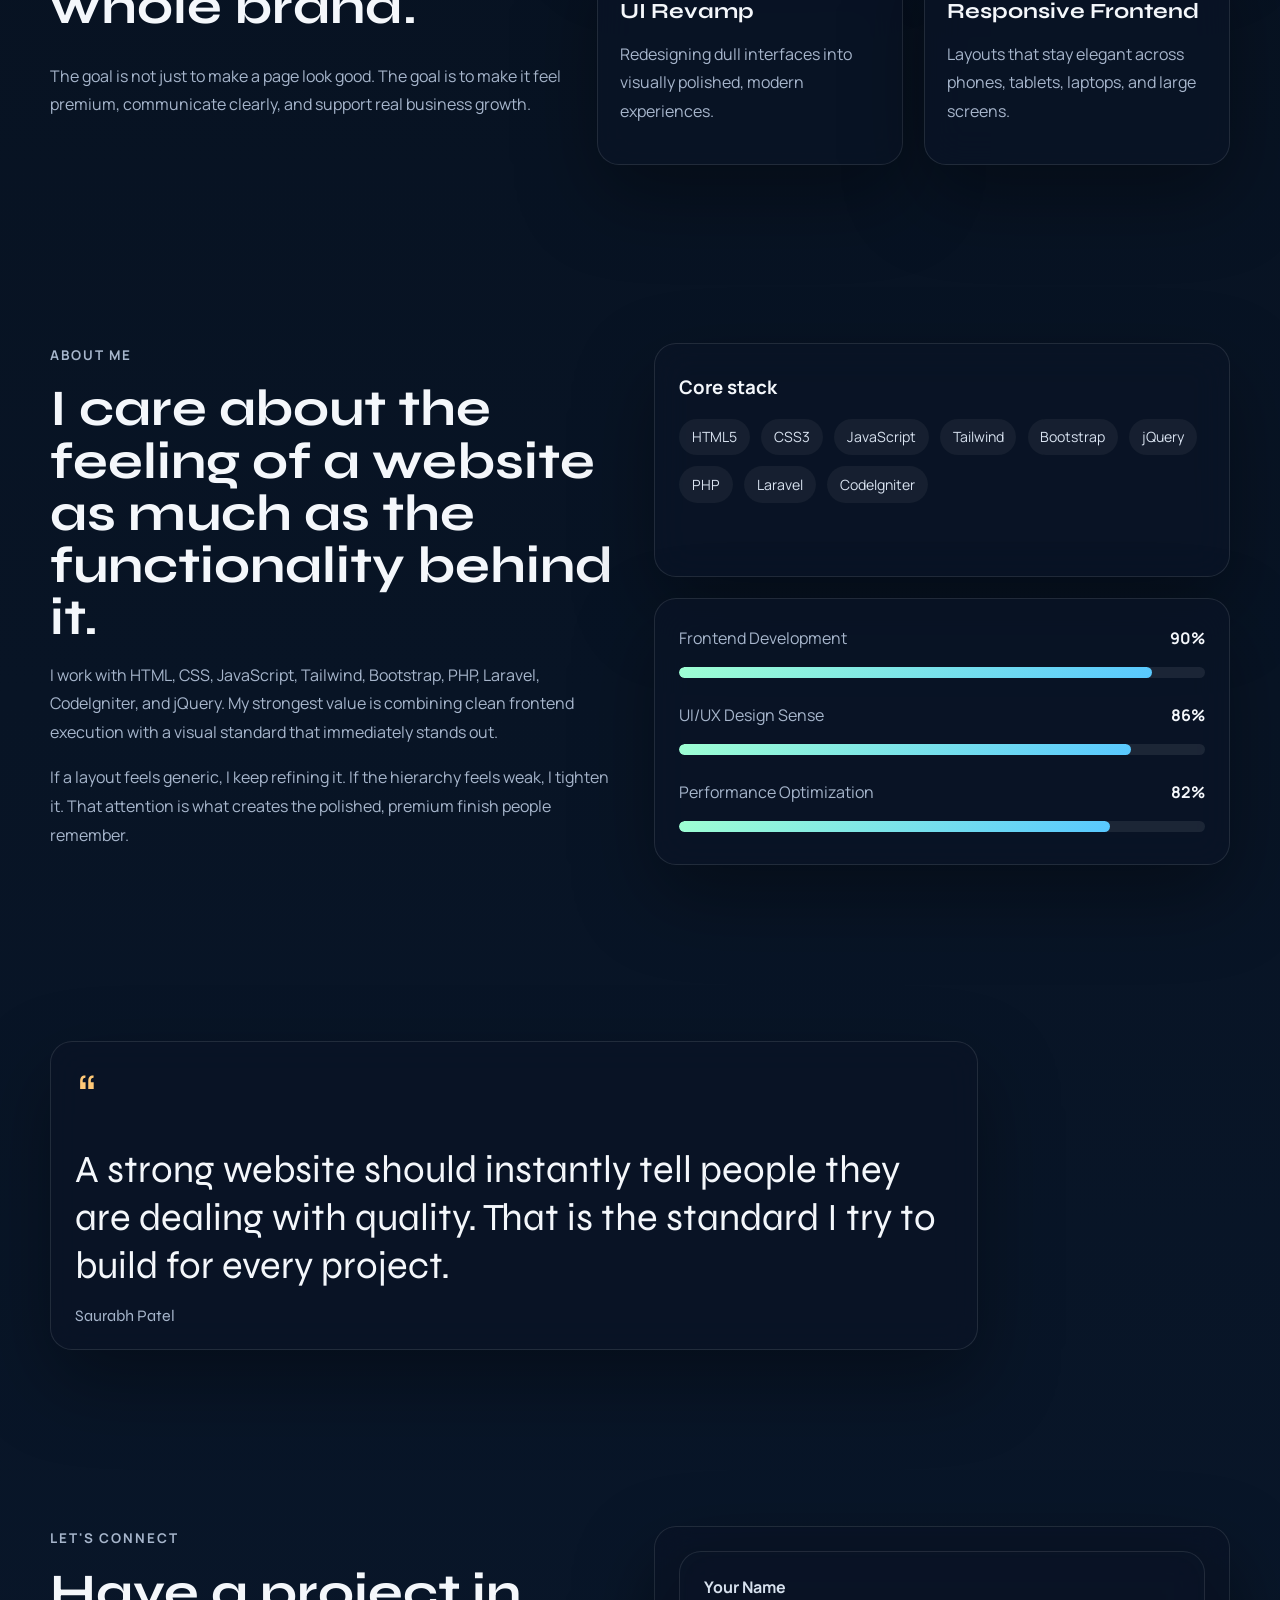
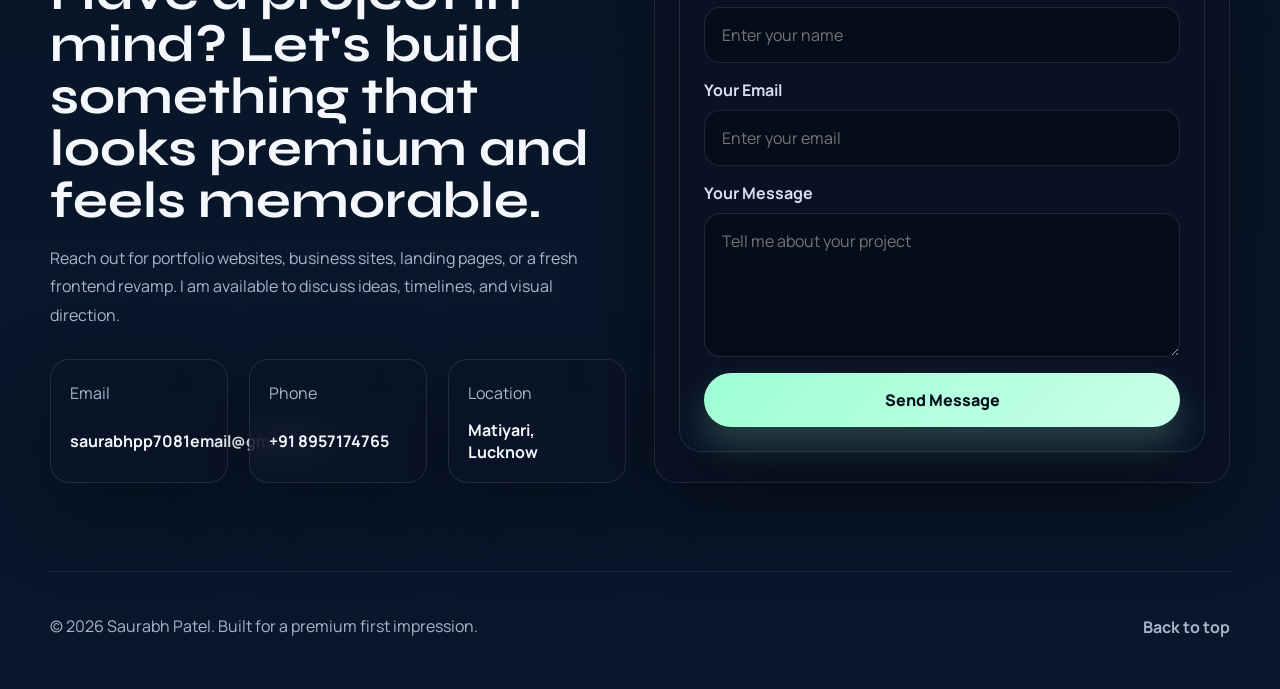
==== commit 864fdcf4: "Upgrade portfolio to premium single-page experience" ====
--- a/index.html
+++ b/index.html
@@ -1,586 +1,398 @@
 <!DOCTYPE html>
 <html lang="en">
-
 <head>
   <meta charset="UTF-8">
   <meta name="viewport" content="width=device-width, initial-scale=1.0">
-  <title>MY WEBPAGE </title>
-  <script src="https://cdn.tailwindcss.com"></script>
-
-  <script src="/script.js"></script>
-
-
+  <meta
+    name="description"
+    content="Saurabh Patel is a frontend-focused web developer building premium, fast, and conversion-ready digital experiences."
+  >
+  <title>Saurabh Patel | Premium Web Developer Portfolio</title>
+  <link rel="preconnect" href="https://fonts.googleapis.com">
+  <link rel="preconnect" href="https://fonts.gstatic.com" crossorigin>
+  <link
+    href="https://fonts.googleapis.com/css2?family=Manrope:wght@400;500;600;700;800&family=Syne:wght@500;700;800&display=swap"
+    rel="stylesheet"
+  >
+  <link rel="stylesheet" href="style.css">
 </head>
-
-<style>
-  .fade-up {
-    opacity: 0;
-    transform: translateY(40px);
-    transition: all 0.8s ease;
-  }
-
-  .fade-up.show {
-    opacity: 1;
-    transform: translateY(0);
-  }
-
-
-  #typing::after {
-    content: '|';
-    animation: blink 1s infinite;
-  }
-
-  @keyframes blink {
-
-    0%,
-    50%,
-    100% {
-      opacity: 1;
-    }
-
-    25%,
-    75% {
-      opacity: 0;
-    }
-  }
-
-
-
-  input,
-  textarea {
-    backdrop-filter: blur(10px);
-  }
-</style>
-
-<body class="bg-slate-950 text-white">
-
-  <!-- NAVBAR -->
-  <nav class="fixed w-full top-0 z-50 bg-white/5 backdrop-blur-lg border-b border-white/10">
-    <div class="max-w-7xl mx-auto px-6 py-4 flex justify-between items-center">
-      <h1 class="text-xl font-semibold text-cyan-400">SAURABH PATEL</h1>
-
-      <div class="hidden md:flex space-x-8">
-
-        <a href="#slider" class="hover:text-cyan-400">Home</a>
-        <a href="#projects" class="hover:text-cyan-400">Projects</a>
-        <a href="#about" class="hover:text-cyan-400">About</a>
-        <a href="#contact" class="hover:text-cyan-400">Contact</a>
-
-        <a href="#" class="hover:text-cyan-400">Home</a>
-        <a href="#" class="hover:text-cyan-400">Projects</a>
-        <a href="#" class="hover:text-cyan-400">About</a>
-        <a href="#" class="hover:text-cyan-400">Contact</a>
-
+<body>
+  <div class="site-shell">
+    <div class="ambient ambient-one"></div>
+    <div class="ambient ambient-two"></div>
+    <div class="ambient-grid"></div>
+
+    <header class="topbar" id="top">
+      <div class="container">
+        <nav class="navbar">
+          <a class="brand" href="#top" aria-label="Saurabh Patel Home">
+            <span class="brand-mark">SP</span>
+            <span class="brand-text">Saurabh Patel</span>
+          </a>
+
+          <button
+            class="menu-toggle"
+            id="menuToggle"
+            type="button"
+            aria-expanded="false"
+            aria-controls="navLinks"
+            aria-label="Open navigation"
+          >
+            <span></span>
+            <span></span>
+          </button>
+
+          <div class="nav-links" id="navLinks">
+            <a href="#work">Work</a>
+            <a href="#services">Services</a>
+            <a href="#about">About</a>
+            <a href="#contact">Contact</a>
+            <a class="nav-cta" href="#contact">Start a Project</a>
+          </div>
+        </nav>
       </div>
-
-      <button id="menuBtn" class="md:hidden text-2xl">☰</button>
-    </div>
-
-
-  
-
-    <div id="mobileMenu" class="hidden md:hidden px-6 pb-4 space-y-3">
-      <a href="#" class="block">Home</a>
-      <a href="#" class="block">Projects</a>
-      <a href="#" class="block">About</a>
-      <a href="#contact" class="block">Contact</a>
-    </div>
-
-  </nav>
-
-  <!-- HERO SECTION -->
-  <section class="relative h-screen overflow-hidden flex items-center justify-center text-center px-6">
-
-    <!-- SLIDER -->
-    <div id="slider" class="absolute inset-0">
-
-      <div class="slide absolute inset-0">
-        <img src="https://images.unsplash.com/photo-1555066931-4365d14bab8c" class="w-full h-full object-cover">
+    </header>
+
+    <main>
+      <section class="hero section">
+        <div class="container hero-grid">
+          <div class="hero-copy reveal">
+            <p class="eyebrow">Premium websites for serious brands</p>
+            <h1>
+              I design and build
+              <span class="gradient-text">high-impact websites</span>
+              that look elite and convert fast.
+            </h1>
+            <p class="hero-text">
+              I'm Saurabh Patel, a web developer focused on modern interfaces,
+              smooth interactions, and business-ready performance. I turn ideas
+              into polished digital experiences that feel expensive from the
+              first scroll.
+            </p>
+
+            <div class="hero-actions">
+              <a class="button button-primary" href="#work">See Featured Work</a>
+              <a class="button button-secondary" href="#contact">Book a Call</a>
+            </div>
+
+            <div class="hero-meta">
+              <div class="meta-card">
+                <strong>30+</strong>
+                <span>Responsive builds shipped</span>
+              </div>
+              <div class="meta-card">
+                <strong>Fast</strong>
+                <span>Performance-first frontend workflow</span>
+              </div>
+              <div class="meta-card">
+                <strong id="typingText">UI Systems</strong>
+                <span>Clean code, motion, and premium polish</span>
+              </div>
+            </div>
+          </div>
+
+          <div class="hero-visual reveal">
+            <div class="hero-card hero-photo-card">
+              <div class="photo-frame">
+                <img src="upload/saurabh.png" alt="Portrait of Saurabh Patel">
+              </div>
+
+              <div class="floating-badge badge-top">
+                <span class="badge-title">Current Focus</span>
+                <strong>Frontend + UI Experience</strong>
+              </div>
+
+              <div class="floating-badge badge-bottom">
+                <span class="badge-title">Available For</span>
+                <strong>Portfolio, business & landing pages</strong>
+              </div>
+            </div>
+
+            <div class="hero-panel">
+              <div class="panel-heading">
+                <span class="panel-pill">Why clients choose me</span>
+                <h2>Sharp design direction with code quality to match.</h2>
+              </div>
+              <ul class="feature-list">
+                <li>Premium visual language with custom sections and motion</li>
+                <li>Mobile-first responsiveness without generic layouts</li>
+                <li>Performance-minded frontend structure and clean delivery</li>
+              </ul>
+            </div>
+          </div>
+        </div>
+      </section>
+
+      <section class="section trust-strip">
+        <div class="container">
+          <div class="trust-row reveal">
+            <span>Fast Loading</span>
+            <span>Premium UI/UX</span>
+            <span>Responsive Layouts</span>
+            <span>Clean Frontend Code</span>
+            <span>Business Ready Design</span>
+          </div>
+        </div>
+      </section>
+
+      <section class="section" id="work">
+        <div class="container">
+          <div class="section-heading reveal">
+            <p class="eyebrow">Featured work</p>
+            <h2>Selected projects built to feel modern, bold, and conversion-focused.</h2>
+            <p>
+              Every project below is structured around clarity, visual impact,
+              and a smooth browsing experience across desktop and mobile.
+            </p>
+          </div>
+
+          <div class="filter-bar reveal" role="tablist" aria-label="Project filters">
+            <button class="filter-chip is-active" type="button" data-filter="all">All</button>
+            <button class="filter-chip" type="button" data-filter="business">Business</button>
+            <button class="filter-chip" type="button" data-filter="portfolio">Portfolio</button>
+            <button class="filter-chip" type="button" data-filter="ecommerce">E-commerce</button>
+          </div>
+
+          <div class="project-grid">
+            <article class="project-card reveal" data-category="portfolio">
+              <img
+                src="https://images.unsplash.com/photo-1498050108023-c5249f4df085?auto=format&fit=crop&w=1200&q=80"
+                alt="Portfolio website preview"
+              >
+              <div class="project-content">
+                <div class="project-topline">
+                  <span>Portfolio</span>
+                  <span>2026</span>
+                </div>
+                <h3>Creative Portfolio Experience</h3>
+                <p>
+                  A sharp personal brand website with motion-led storytelling,
+                  service positioning, and a premium content flow.
+                </p>
+                <div class="tag-row">
+                  <span>UI Direction</span>
+                  <span>Responsive</span>
+                  <span>Animation</span>
+                </div>
+              </div>
+            </article>
+
+            <article class="project-card reveal" data-category="business">
+              <img
+                src="https://images.unsplash.com/photo-1516321318423-f06f85e504b3?auto=format&fit=crop&w=1200&q=80"
+                alt="Business website preview"
+              >
+              <div class="project-content">
+                <div class="project-topline">
+                  <span>Business</span>
+                  <span>Lead Gen</span>
+                </div>
+                <h3>Business Website for Service Brand</h3>
+                <p>
+                  A trust-building layout tailored for service businesses that
+                  need credibility, clean messaging, and quality leads.
+                </p>
+                <div class="tag-row">
+                  <span>Landing Flow</span>
+                  <span>Trust Signals</span>
+                  <span>CTA Focused</span>
+                </div>
+              </div>
+            </article>
+
+            <article class="project-card reveal" data-category="ecommerce">
+              <img
+                src="https://images.unsplash.com/photo-1556740749-887f6717d7e4?auto=format&fit=crop&w=1200&q=80"
+                alt="E-commerce interface preview"
+              >
+              <div class="project-content">
+                <div class="project-topline">
+                  <span>E-commerce</span>
+                  <span>UX</span>
+                </div>
+                <h3>Storefront UI with Strong Product Focus</h3>
+                <p>
+                  A conversion-oriented e-commerce concept crafted for product
+                  clarity, cleaner browsing, and better visual hierarchy.
+                </p>
+                <div class="tag-row">
+                  <span>Product UI</span>
+                  <span>Conversion</span>
+                  <span>Visual Hierarchy</span>
+                </div>
+              </div>
+            </article>
+          </div>
+        </div>
+      </section>
+
+      <section class="section" id="services">
+        <div class="container split-section">
+          <div class="section-heading reveal">
+            <p class="eyebrow">Services</p>
+            <h2>From visual refresh to full website build, I focus on details that elevate the whole brand.</h2>
+            <p>
+              The goal is not just to make a page look good. The goal is to
+              make it feel premium, communicate clearly, and support real
+              business growth.
+            </p>
+          </div>
+
+          <div class="service-grid">
+            <article class="service-card reveal">
+              <span class="service-index">01</span>
+              <h3>Premium Landing Pages</h3>
+              <p>High-conversion layouts for businesses, offers, and personal brands.</p>
+            </article>
+
+            <article class="service-card reveal">
+              <span class="service-index">02</span>
+              <h3>Portfolio Websites</h3>
+              <p>Bold personal websites that present work, credibility, and personality cleanly.</p>
+            </article>
+
+            <article class="service-card reveal">
+              <span class="service-index">03</span>
+              <h3>UI Revamp</h3>
+              <p>Redesigning dull interfaces into visually polished, modern experiences.</p>
+            </article>
+
+            <article class="service-card reveal">
+              <span class="service-index">04</span>
+              <h3>Responsive Frontend</h3>
+              <p>Layouts that stay elegant across phones, tablets, laptops, and large screens.</p>
+            </article>
+          </div>
+        </div>
+      </section>
+
+      <section class="section about-section" id="about">
+        <div class="container about-grid">
+          <div class="about-panel reveal">
+            <p class="eyebrow">About me</p>
+            <h2>I care about the feeling of a website as much as the functionality behind it.</h2>
+            <p>
+              I work with HTML, CSS, JavaScript, Tailwind, Bootstrap, PHP,
+              Laravel, CodeIgniter, and jQuery. My strongest value is combining
+              clean frontend execution with a visual standard that immediately
+              stands out.
+            </p>
+            <p>
+              If a layout feels generic, I keep refining it. If the hierarchy
+              feels weak, I tighten it. That attention is what creates the
+              polished, premium finish people remember.
+            </p>
+          </div>
+
+          <div class="skills-panel reveal">
+            <div class="skills-card">
+              <h3>Core stack</h3>
+              <div class="skills-cloud">
+                <span>HTML5</span>
+                <span>CSS3</span>
+                <span>JavaScript</span>
+                <span>Tailwind</span>
+                <span>Bootstrap</span>
+                <span>jQuery</span>
+                <span>PHP</span>
+                <span>Laravel</span>
+                <span>CodeIgniter</span>
+              </div>
+            </div>
+
+            <div class="metrics-card">
+              <div class="metric-row">
+                <span>Frontend Development</span>
+                <strong>90%</strong>
+              </div>
+              <div class="progress"><span style="width: 90%"></span></div>
+
+              <div class="metric-row">
+                <span>UI/UX Design Sense</span>
+                <strong>86%</strong>
+              </div>
+              <div class="progress"><span style="width: 86%"></span></div>
+
+              <div class="metric-row">
+                <span>Performance Optimization</span>
+                <strong>82%</strong>
+              </div>
+              <div class="progress"><span style="width: 82%"></span></div>
+            </div>
+          </div>
+        </div>
+      </section>
+
+      <section class="section">
+        <div class="container">
+          <div class="quote-card reveal">
+            <p class="quote-mark">“</p>
+            <blockquote>
+              A strong website should instantly tell people they are dealing
+              with quality. That is the standard I try to build for every
+              project.
+            </blockquote>
+            <p class="quote-author">Saurabh Patel</p>
+          </div>
+        </div>
+      </section>
+
+      <section class="section contact-section" id="contact">
+        <div class="container contact-grid">
+          <div class="contact-copy reveal">
+            <p class="eyebrow">Let's connect</p>
+            <h2>Have a project in mind? Let's build something that looks premium and feels memorable.</h2>
+            <p>
+              Reach out for portfolio websites, business sites, landing pages,
+              or a fresh frontend revamp. I am available to discuss ideas,
+              timelines, and visual direction.
+            </p>
+
+            <div class="contact-cards">
+              <a class="contact-card" href="mailto:saurabhpp7081email@gmail.com">
+                <span>Email</span>
+                <strong>saurabhpp7081email@gmail.com</strong>
+              </a>
+              <a class="contact-card" href="tel:+918957174765">
+                <span>Phone</span>
+                <strong>+91 8957174765</strong>
+              </a>
+              <div class="contact-card">
+                <span>Location</span>
+                <strong>Matiyari, Lucknow</strong>
+              </div>
+            </div>
+          </div>
+
+          <div class="contact-form-wrap reveal">
+            <form class="contact-form" method="POST" action="mail.php">
+              <label>
+                <span>Your Name</span>
+                <input type="text" name="name" placeholder="Enter your name">
+              </label>
+              <label>
+                <span>Your Email</span>
+                <input type="email" name="email" placeholder="Enter your email">
+              </label>
+              <label>
+                <span>Your Message</span>
+                <textarea name="message" rows="5" placeholder="Tell me about your project"></textarea>
+              </label>
+              <button class="button button-primary button-full" type="submit">Send Message</button>
+            </form>
+          </div>
+        </div>
+      </section>
+    </main>
+
+    <footer class="footer">
+      <div class="container footer-row">
+        <p>&copy; 2026 Saurabh Patel. Built for a premium first impression.</p>
+        <a href="#top">Back to top</a>
       </div>
-
-      <div class="slide absolute inset-0">
-        <img src="https://images.unsplash.com/photo-1519389950473-47ba0277781c" class="w-full h-full object-cover">
-      </div>
-
-      <div class="slide absolute inset-0">
-        <img src="https://images.unsplash.com/photo-1498050108023-c5249f4df085" class="w-full h-full object-cover">
-      </div>
-
-    </div>
-
-    <!-- OVERLAY -->
-    <div class="absolute inset-0 bg-black/60"></div>
-
-    <!-- CONTENT -->
-    <div class="relative z-10 max-w-xl">
-      <h1 class="text-3xl md:text-5xl font-bold mb-4">
-        Hi, I'm <span id="typing" class="text-cyan-400"></span>
-      </h1>
-
-      <p class="text-gray-300 mb-6">
-        I create modern, responsive and high-performance websites for businesses and portfolios.
-      </p>
-
-      <div class="flex justify-center gap-4">
-
-        <a href="#projects" class="bg-cyan-400 text-black px-6 py-3 rounded-full hover:bg-cyan-300">
-          View Work
-        </a>
-
-        <a href="#contact" class="border border-white px-6 py-3 rounded-full hover:bg-white hover:text-black">
-
-        <a href="#" class="bg-cyan-400 text-black px-6 py-3 rounded-full hover:bg-cyan-300">
-          View Work
-        </a>
-
-        <a href="#" class="border border-white px-6 py-3 rounded-full hover:bg-white hover:text-black">
-
-          Contact Me
-        </a>
-      </div>
-    </div>
-
-  </section>
-
-
-  <div class="absolute bottom-5 w-full flex justify-center gap-2 z-20">
-    <span class="dot w-3 h-3 bg-white rounded-full cursor-pointer"></span>
-    <span class="dot w-3 h-3 bg-white/50 rounded-full cursor-pointer"></span>
-    <span class="dot w-3 h-3 bg-white/50 rounded-full cursor-pointer"></span>
+    </footer>
   </div>
 
-  <button id="prev" class="absolute left-5 top-1/2 -translate-y-1/2 text-white text-3xl">‹</button>
-  <button id="next" class="absolute right-5 top-1/2 -translate-y-1/2 text-white text-3xl">›</button>
-
-  <!-- SKILLS STRIP -->
-  <section class="bg-slate-900 py-6">
-    <div class="max-w-6xl mx-auto px-6 flex flex-wrap justify-center gap-6 text-gray-400 text-sm">
-
-      <span>⚡ Fast Websites</span>
-      <span>📱 Fully Responsive</span>
-      <span>🎨 Modern UI/UX</span>
-      <span>🚀 SEO Optimized</span>
-      <span>💻 Clean Code</span>
-
-    </div>
-  </section>
-  <section class="max-w-7xl mx-auto px-6 py-16">
-
-
-    <h2 class="text-3xl font-semibold mb-10 text-center" id="projects">My Projects</h2>
-
-    <h2 class="text-3xl font-semibold mb-10 text-center">My Projects</h2>
-
-
-    <!-- FILTER -->
-    <div class="text-center mb-10">
-      <button class="filter-btn px-4 py-2 bg-cyan-400 text-black rounded-full m-1" data-filter="all">All</button>
-      <button class="filter-btn px-4 py-2 bg-white/10 rounded-full m-1" data-filter="web">Web</button>
-      <button class="filter-btn px-4 py-2 bg-white/10 rounded-full m-1" data-filter="ui">UI</button>
-    </div>
-
-    <!-- PROJECT GRID -->
-    <div class="grid md:grid-cols-3 gap-8">
-
-      <!-- CARD -->
-      <div class="project web group relative overflow-hidden rounded-xl cursor-pointer">
-        <img src="https://images.unsplash.com/photo-1498050108023-c5249f4df085"
-          class="w-full h-60 object-cover transition duration-500 group-hover:scale-110">
-
-        <div class="absolute inset-0 bg-black/70 opacity-0 group-hover:opacity-100 transition flex flex-col justify-center items-center text-center p-4">
-          <h3 class="text-xl font-semibold">Portfolio Website</h3>
-          <p class="text-gray-300 text-sm">Modern UI with Tailwind</p>
-          <button class="mt-3 px-4 py-2 bg-cyan-400 text-black rounded-full">View</button>
-        </div>
-      </div>
-
-      <!-- CARD -->
-      <div class="project web group relative overflow-hidden rounded-xl cursor-pointer">
-        <img src="https://images.unsplash.com/photo-1519389950473-47ba0277781c"
-          class="w-full h-60 object-cover transition duration-500 group-hover:scale-110">
-
-        <div class="absolute inset-0 bg-black/70 opacity-0 group-hover:opacity-100 transition flex flex-col justify-center items-center text-center p-4">
-          <h3 class="text-xl font-semibold">Business Website</h3>
-          <p class="text-gray-300 text-sm">Fast & Responsive</p>
-          <button class="mt-3 px-4 py-2 bg-cyan-400 text-black rounded-full">View</button>
-        </div>
-      </div>
-
-      <!-- CARD -->
-      <div class="project ui group relative overflow-hidden rounded-xl cursor-pointer">
-        <img src="https://images.unsplash.com/photo-1555066931-4365d14bab8c"
-          class="w-full h-60 object-cover transition duration-500 group-hover:scale-110">
-
-        <div class="absolute inset-0 bg-black/70 opacity-0 group-hover:opacity-100 transition flex flex-col justify-center items-center text-center p-4">
-          <h3 class="text-xl font-semibold">E-commerce UI</h3>
-          <p class="text-gray-300 text-sm">Conversion focused design</p>
-          <button class="mt-3 px-4 py-2 bg-cyan-400 text-black rounded-full">View</button>
-        </div>
-      </div>
-
-    </div>
-
-  </section>
-
-  <section class="bg-slate-900 py-20">
-
-    <div class="max-w-7xl mx-auto px-6 grid md:grid-cols-2 gap-12 items-center">
-
-      <!-- LEFT (IMAGE + INFO) -->
-
-      <div class="relative" id="about">
-
-      <div class="relative">
-
-
-        <img src="upload/saurabh.png" alt="Saurabh Patel"
-          class="rounded-2xl shadow-lg w-[350px] h-[450px] object-cover"
-          style="clip-path: polygon(0 0, 100% 0, 100% 85%, 0% 100%);">
-
-          <!-- Glow -->
-        <div class="absolute -inset-2 bg-cyan-500 opacity-20 blur-3xl rounded-2xl"></div>
-
-      </div>
-
-      <!-- RIGHT CONTENT -->
-      <div>
-
-        <h2 class="text-4xl font-bold mb-4">
-          About <span class="text-cyan-400">Me</span>
-        </h2>
-
-        <p class="text-gray-400 mb-6">
-          I'm a passionate web developer who loves building modern, fast and user-friendly websites.
-          I focus on clean UI design, smooth animations and performance optimization.
-        </p>
-
-        <!-- SKILLS GRID -->
-        <div class="grid grid-cols-2 gap-4 mb-6">
-
-          <div class="bg-white/5 p-4 rounded-xl text-center hover:bg-cyan-500/20 transition">
-            HTML
-          </div>
-
-          <div class="bg-white/5 p-4 rounded-xl text-center hover:bg-cyan-500/20 transition">
-            CSS
-          </div>
-
-          <div class="bg-white/5 p-4 rounded-xl text-center hover:bg-cyan-500/20 transition">
-            JavaScript
-          </div>
-
-          <div class="bg-white/5 p-4 rounded-xl text-center hover:bg-cyan-500/20 transition">
-            Tailwind
-          </div>
-          <div class="bg-white/5 p-4 rounded-xl text-center hover:bg-cyan-500/20 transition">
-            jQuery
-          </div>
-          <div class="bg-white/5 p-4 rounded-xl text-center hover:bg-cyan-500/20 transition">
-            bootstrap
-          </div>
-          <div class="bg-white/5 p-4 rounded-xl text-center hover:bg-cyan-500/20 transition">
-            laravel
-          </div>
-          <div class="bg-white/5 p-4 rounded-xl text-center hover:bg-cyan-500/20 transition">
-            Codigniter
-          </div>
-          <div class="bg-white/5 p-4 rounded-xl text-center hover:bg-cyan-500/20 transition">
-           Php
-          </div>
-
-        </div>
-
-        <!-- PROGRESS BARS -->
-        <div class="space-y-4">
-
-          <div>
-            <p class="text-sm mb-1">Frontend Development</p>
-            <div class="w-full bg-white/10 h-2 rounded-full">
-              <div class="bg-cyan-400 h-2 rounded-full w-[90%]"></div>
-            </div>
-          </div>
-
-          <div>
-            <p class="text-sm mb-1">UI/UX Design</p>
-            <div class="w-full bg-white/10 h-2 rounded-full">
-              <div class="bg-cyan-400 h-2 rounded-full w-[85%]"></div>
-            </div>
-          </div>
-
-          <div>
-            <p class="text-sm mb-1">Performance Optimization</p>
-            <div class="w-full bg-white/10 h-2 rounded-full">
-              <div class="bg-cyan-400 h-2 rounded-full w-[80%]"></div>
-            </div>
-          </div>
-
-        </div>
-        <br>
-        <br>
-
-      </div>
-
-    </div>
-
-
-    <!-- contact section  -->
-
-    <section class="relative py-24 bg-gradient-to-br from-slate-950 via-slate-900 to-black overflow-hidden">
-
-      <!-- GLOW BACKGROUND -->
-      <div class="absolute top-0 left-0 w-72 h-72 bg-cyan-500/20 blur-3xl rounded-full"></div>
-      <div class="absolute bottom-0 right-0 w-72 h-72 bg-purple-500/20 blur-3xl rounded-full"></div>
-
-      <div class="relative z-10 max-w-7xl mx-auto px-6">
-
-        <!-- HEADING -->
-
-        <div class="text-center mb-16" id="contact">
-
-        <div class="text-center mb-16">
-
-          <h2 class="text-4xl font-bold">
-            Get In <span class="text-cyan-400">Touch</span>
-          </h2>
-          <p class="text-gray-400 mt-3 max-w-xl mx-auto">
-            Let’s build something amazing together. Drop me a message anytime 🚀
-          </p>
-        </div>
-
-        <!-- GRID -->
-        <div class="grid md:grid-cols-2 gap-10 items-start">
-
-          <!-- LEFT SIDE (INFO CARDS) -->
-          <div class="space-y-6">
-
-            <!-- EMAIL -->
-            <div class="flex items-center gap-4 bg-white/5 border border-white/10 p-5 rounded-xl hover:border-cyan-400 transition">
-              <div class="text-2xl">📧</div>
-              <div>
-                <p class="text-sm text-gray-400">Email</p>
-                <a href="mailto:saurabhpp7081email@gmail.com"
-                  class="text-white hover:text-cyan-400">
-                  saurabhpp7081email@gmail.com
-                </a>
-              </div>
-            </div>
-
-            <!-- PHONE -->
-            <div class="flex items-center gap-4 bg-white/5 border border-white/10 p-5 rounded-xl hover:border-cyan-400 transition">
-              <div class="text-2xl">📞</div>
-              <div>
-                <p class="text-sm text-gray-400">Phone</p>
-                <a href="tel:+918957174765"
-                  class="text-white hover:text-cyan-400">
-                  +91 8957174765
-                </a>
-              </div>
-            </div>
-
-            <!-- LOCATION -->
-            <div class="bg-white/5 border border-white/10 p-5 rounded-xl hover:border-cyan-400 transition">
-
-              <p class="text-sm text-gray-400 mb-2">Location</p>
-
-              <div class="w-full h-40 rounded-lg overflow-hidden mb-2">
-                <iframe
-                  src="https://www.google.com/maps?q=Matiyari+Lucknow&output=embed"
-                  class="w-full h-full border-0">
-                </iframe>
-              </div>
-
-              <p class="text-white text-sm">Matiyari, Lucknow</p>
-
-            </div>
-
-          </div>
-
-          <!-- RIGHT SIDE (FORM) -->
-          <div class="bg-white/5 border border-white/10 p-8 rounded-xl backdrop-blur">
-
-            <h3 class="text-xl font-semibold mb-6">Send a Message</h3>
-
-            <form method="POST" action="mail.php" class="space-y-4">
-
-              <input type="text" name="name" placeholder="Your Name"
-                class="w-full p-3 bg-slate-900 border border-white/10 rounded-lg focus:outline-none focus:border-cyan-400">
-
-              <input type="email" name="email" placeholder="Your Email"
-                class="w-full p-3 bg-slate-900 border border-white/10 rounded-lg focus:outline-none focus:border-cyan-400">
-
-              <textarea name="message" rows="5" placeholder="Your Message"
-                class="w-full p-3 bg-slate-900 border border-white/10 rounded-lg focus:outline-none focus:border-cyan-400"></textarea>
-
-              <button type="submit"
-                class="w-full bg-cyan-400 text-black py-3 rounded-lg font-semibold hover:bg-cyan-300 transition">
-                Send Message 🚀
-              </button>
-
-            </form>
-
-          </div>
-
-        </div>
-
-      </div>
-
-    </section>
-
-
-
-
-
-
-
-
-    <!-- FOOTER -->
-    <footer class="text-center py-6 border-t border-white/10 text-gray-500">
-      © 2026 My Portfolio | SAURABH PATEL
-    </footer>
-
-    <!-- jQuery -->
-    <script src="https://code.jquery.com/jquery-3.6.0.min.js"></script>
-
-    
-    <script>
-      $('a[href^="#"]').click(function(e){
-    e.preventDefault();
-
-    let target = $(this.getAttribute('href'));
-
-    if(target.length){
-        $('html, body').animate({
-            scrollTop: target.offset().top - 80
-        }, 800);
-    }
-});
-</script>
-
-
-
-    <script>
-      let slides = $('#slider .slide');
-      let index = 0;
-      let interval;
-
-      slides.hide().eq(0).show();
-
-      function showSlide(i) {
-        slides.fadeOut(500);
-        slides.eq(i).fadeIn(500);
-        $('.dot').removeClass('bg-white').addClass('bg-white/50');
-        $('.dot').eq(i).addClass('bg-white');
-      }
-
-      function nextSlide() {
-        index = (index + 1) % slides.length;
-        showSlide(index);
-      }
-
-      function prevSlide() {
-        index = (index - 1 + slides.length) % slides.length;
-        showSlide(index);
-      }
-
-      function startSlider() {
-        interval = setInterval(nextSlide, 3000);
-      }
-
-      $('#next').click(nextSlide);
-      $('#prev').click(prevSlide);
-
-      $('.dot').click(function() {
-        index = $(this).index();
-        showSlide(index);
-      });
-
-      startSlider();
-    </script>
-
-
-    <script>
-      $(window).on('scroll', function() {
-        $('.fade-up').each(function() {
-          let top = $(this).offset().top;
-          let scroll = $(window).scrollTop();
-          let windowH = $(window).height();
-
-          if (scroll + windowH - 50 > top) {
-            $(this).addClass('show');
-          }
-        });
-      });
-    </script>
-    <script>
-      $(document).ready(function() {
-
-        let texts = ["Saurabh Patel", "Full Stack Developer", "Freelancer"];
-        let count = 0;
-        let index = 0;
-        let currentText = '';
-        let letter = '';
-
-        function type() {
-          if (count === texts.length) {
-            count = 0;
-          }
-
-          currentText = texts[count];
-          letter = currentText.slice(0, ++index);
-
-          $('#typing').text(letter);
-
-          if (letter.length === currentText.length) {
-            setTimeout(deleteText, 1500);
-          } else {
-            setTimeout(type, 100);
-          }
-        }
-
-        function deleteText() {
-          letter = currentText.slice(0, --index);
-          $('#typing').text(letter);
-
-          if (letter.length === 0) {
-            count++;
-            setTimeout(type, 200);
-          } else {
-            setTimeout(deleteText, 50);
-          }
-        }
-
-        type();
-
-      });
-    </script>
-
-    <script>
-      $('.filter-btn').click(function() {
-
-        $('.filter-btn').removeClass('bg-cyan-400 text-black')
-          .addClass('bg-white/10');
-
-        $(this).addClass('bg-cyan-400 text-black');
-
-        let filter = $(this).data('filter');
-
-        if (filter === 'all') {
-          $('.project').fadeIn();
-        } else {
-          $('.project').hide();
-          $('.' + filter).fadeIn();
-        }
-
-      });
-    </script>
-
-    <script>
-      $('form').submit(function() {
-        alert('Message Sent Successfully 🚀');
-      });
-    </script>
-
-
+  <script src="script.js"></script>
 </body>
-
-</html>+</html>
--- a/style.css
+++ b/style.css
@@ -0,0 +1,838 @@
+*,
+*::before,
+*::after {
+  box-sizing: border-box;
+}
+
+:root {
+  --bg: #07111f;
+  --bg-soft: #0c1830;
+  --surface: rgba(10, 20, 38, 0.72);
+  --surface-strong: rgba(14, 24, 44, 0.92);
+  --surface-border: rgba(255, 255, 255, 0.1);
+  --text: #f4f7fb;
+  --muted: #a7b6cc;
+  --accent: #9effd3;
+  --accent-2: #58c8ff;
+  --accent-3: #ffc977;
+  --shadow: 0 32px 80px rgba(0, 0, 0, 0.34);
+  --radius-lg: 32px;
+  --radius-md: 22px;
+  --radius-sm: 16px;
+  --container: 1180px;
+}
+
+html {
+  scroll-behavior: smooth;
+}
+
+body {
+  margin: 0;
+  min-width: 320px;
+  font-family: "Manrope", sans-serif;
+  background:
+    radial-gradient(circle at top left, rgba(88, 200, 255, 0.18), transparent 26%),
+    radial-gradient(circle at 85% 15%, rgba(158, 255, 211, 0.12), transparent 24%),
+    linear-gradient(180deg, #04101c 0%, #07111f 42%, #09172b 100%);
+  color: var(--text);
+}
+
+img {
+  display: block;
+  max-width: 100%;
+}
+
+a {
+  color: inherit;
+  text-decoration: none;
+}
+
+button,
+input,
+textarea {
+  font: inherit;
+}
+
+button {
+  cursor: pointer;
+}
+
+.site-shell {
+  position: relative;
+  overflow: clip;
+}
+
+.ambient {
+  position: fixed;
+  border-radius: 999px;
+  filter: blur(70px);
+  pointer-events: none;
+  opacity: 0.55;
+  z-index: 0;
+}
+
+.ambient-one {
+  top: 8rem;
+  left: -5rem;
+  width: 16rem;
+  height: 16rem;
+  background: rgba(88, 200, 255, 0.18);
+}
+
+.ambient-two {
+  right: -4rem;
+  bottom: 5rem;
+  width: 18rem;
+  height: 18rem;
+  background: rgba(255, 201, 119, 0.12);
+}
+
+.ambient-grid {
+  position: fixed;
+  inset: 0;
+  background-image:
+    linear-gradient(rgba(255, 255, 255, 0.04) 1px, transparent 1px),
+    linear-gradient(90deg, rgba(255, 255, 255, 0.04) 1px, transparent 1px);
+  background-size: 70px 70px;
+  mask-image: radial-gradient(circle at center, black 24%, transparent 80%);
+  opacity: 0.22;
+  pointer-events: none;
+}
+
+.container {
+  position: relative;
+  z-index: 1;
+  width: min(var(--container), calc(100% - 2rem));
+  margin: 0 auto;
+}
+
+.section {
+  padding: 5.5rem 0;
+}
+
+.eyebrow {
+  margin: 0 0 1rem;
+  color: var(--accent);
+  font-size: 0.84rem;
+  font-weight: 700;
+  letter-spacing: 0.14em;
+  text-transform: uppercase;
+}
+
+.gradient-text {
+  background: linear-gradient(120deg, var(--accent) 0%, var(--accent-2) 55%, #ffffff 100%);
+  -webkit-background-clip: text;
+  background-clip: text;
+  color: transparent;
+}
+
+.topbar {
+  position: sticky;
+  top: 0;
+  z-index: 20;
+  backdrop-filter: blur(16px);
+  background: rgba(3, 8, 18, 0.5);
+  border-bottom: 1px solid rgba(255, 255, 255, 0.06);
+}
+
+.navbar {
+  display: flex;
+  align-items: center;
+  justify-content: space-between;
+  gap: 1rem;
+  min-height: 5rem;
+}
+
+.brand {
+  display: inline-flex;
+  align-items: center;
+  gap: 0.9rem;
+  font-weight: 800;
+  letter-spacing: 0.02em;
+}
+
+.brand-mark {
+  display: inline-grid;
+  place-items: center;
+  width: 2.6rem;
+  height: 2.6rem;
+  border-radius: 50%;
+  background: linear-gradient(135deg, var(--accent), var(--accent-2));
+  color: #04101c;
+  font-family: "Syne", sans-serif;
+}
+
+.brand-text {
+  font-family: "Syne", sans-serif;
+  font-size: 1rem;
+}
+
+.nav-links {
+  display: flex;
+  align-items: center;
+  gap: 1.4rem;
+}
+
+.nav-links a {
+  color: var(--muted);
+  transition: color 180ms ease, transform 180ms ease;
+}
+
+.nav-links a:hover,
+.nav-links a:focus-visible,
+.nav-links a.is-active {
+  color: var(--text);
+  transform: translateY(-1px);
+}
+
+.nav-cta {
+  padding: 0.9rem 1.2rem;
+  border-radius: 999px;
+  background: rgba(255, 255, 255, 0.06);
+  border: 1px solid rgba(255, 255, 255, 0.12);
+}
+
+.menu-toggle {
+  display: none;
+  width: 3rem;
+  height: 3rem;
+  padding: 0;
+  border: 1px solid rgba(255, 255, 255, 0.12);
+  border-radius: 50%;
+  background: rgba(255, 255, 255, 0.04);
+}
+
+.menu-toggle span {
+  display: block;
+  width: 1.1rem;
+  height: 2px;
+  margin: 0.32rem auto;
+  background: white;
+  transition: transform 180ms ease, opacity 180ms ease;
+}
+
+.menu-toggle.is-open span:first-child {
+  transform: translateY(0.34rem) rotate(45deg);
+}
+
+.menu-toggle.is-open span:last-child {
+  transform: translateY(-0.34rem) rotate(-45deg);
+}
+
+.hero {
+  padding-top: 4.5rem;
+}
+
+.hero-grid {
+  display: grid;
+  grid-template-columns: minmax(0, 1.1fr) minmax(320px, 0.9fr);
+  gap: 2.5rem;
+  align-items: center;
+}
+
+.hero-copy h1,
+.section-heading h2,
+.about-panel h2,
+.contact-copy h2,
+.panel-heading h2 {
+  margin: 0;
+  font-family: "Syne", sans-serif;
+  line-height: 1.02;
+}
+
+.hero-copy h1 {
+  font-size: clamp(3rem, 8vw, 5.9rem);
+  max-width: 10.5ch;
+}
+
+.hero-text,
+.section-heading p,
+.about-panel p,
+.contact-copy p,
+.project-content p,
+.service-card p,
+.feature-list li,
+.contact-card span,
+.footer-row p {
+  color: var(--muted);
+  line-height: 1.8;
+}
+
+.hero-text {
+  max-width: 41rem;
+  margin: 1.5rem 0 0;
+  font-size: 1.03rem;
+}
+
+.hero-actions {
+  display: flex;
+  flex-wrap: wrap;
+  gap: 1rem;
+  margin-top: 2rem;
+}
+
+.button {
+  display: inline-flex;
+  align-items: center;
+  justify-content: center;
+  min-height: 3.4rem;
+  padding: 0 1.45rem;
+  border-radius: 999px;
+  font-weight: 800;
+  transition: transform 180ms ease, box-shadow 180ms ease, border-color 180ms ease;
+}
+
+.button:hover,
+.button:focus-visible {
+  transform: translateY(-2px);
+}
+
+.button-primary {
+  color: #04101c;
+  background: linear-gradient(135deg, var(--accent), #c8ffea);
+  box-shadow: 0 18px 34px rgba(158, 255, 211, 0.2);
+}
+
+.button-secondary {
+  border: 1px solid rgba(255, 255, 255, 0.16);
+  background: rgba(255, 255, 255, 0.05);
+}
+
+.button-full {
+  width: 100%;
+  border: 0;
+}
+
+.hero-meta {
+  display: grid;
+  grid-template-columns: repeat(3, minmax(0, 1fr));
+  gap: 1rem;
+  margin-top: 2rem;
+}
+
+.meta-card,
+.hero-card,
+.hero-panel,
+.project-card,
+.service-card,
+.skills-card,
+.metrics-card,
+.quote-card,
+.contact-card,
+.contact-form,
+.contact-form-wrap {
+  background: var(--surface);
+  border: 1px solid var(--surface-border);
+  box-shadow: var(--shadow);
+  backdrop-filter: blur(18px);
+}
+
+.meta-card {
+  padding: 1.2rem;
+  border-radius: var(--radius-sm);
+}
+
+.meta-card strong {
+  display: block;
+  margin-bottom: 0.35rem;
+  color: var(--text);
+  font-size: 1.2rem;
+  font-family: "Syne", sans-serif;
+}
+
+.hero-visual {
+  display: grid;
+  gap: 1.25rem;
+}
+
+.hero-photo-card {
+  position: relative;
+  padding: 1rem;
+  border-radius: var(--radius-lg);
+  background:
+    linear-gradient(180deg, rgba(255, 255, 255, 0.08), rgba(255, 255, 255, 0.02)),
+    rgba(8, 16, 31, 0.86);
+}
+
+.photo-frame {
+  overflow: hidden;
+  border-radius: calc(var(--radius-lg) - 0.35rem);
+  min-height: 35rem;
+}
+
+.photo-frame img {
+  width: 100%;
+  height: 100%;
+  object-fit: cover;
+  object-position: center top;
+}
+
+.floating-badge {
+  position: absolute;
+  width: min(15rem, calc(100% - 2.5rem));
+  padding: 1rem 1.1rem;
+  border-radius: 1.15rem;
+  background: rgba(9, 18, 34, 0.84);
+  border: 1px solid rgba(255, 255, 255, 0.12);
+}
+
+.badge-top {
+  right: 1.3rem;
+  top: 1.3rem;
+}
+
+.badge-bottom {
+  left: 1.3rem;
+  bottom: 1.3rem;
+}
+
+.badge-title,
+.project-topline,
+.service-index,
+.panel-pill,
+.metric-row span,
+.contact-card span,
+.footer a {
+  color: var(--muted);
+}
+
+.floating-badge strong,
+.contact-card strong,
+.panel-heading h2,
+.project-content h3,
+.service-card h3,
+.skills-card h3 {
+  display: block;
+  margin-top: 0.35rem;
+  color: var(--text);
+}
+
+.hero-panel {
+  padding: 1.5rem;
+  border-radius: var(--radius-md);
+}
+
+.panel-pill {
+  display: inline-block;
+  margin-bottom: 1rem;
+  padding: 0.5rem 0.8rem;
+  border-radius: 999px;
+  background: rgba(255, 255, 255, 0.06);
+  font-size: 0.9rem;
+}
+
+.feature-list {
+  margin: 1rem 0 0;
+  padding-left: 1.2rem;
+}
+
+.feature-list li + li {
+  margin-top: 0.7rem;
+}
+
+.trust-strip {
+  padding-top: 1rem;
+}
+
+.trust-row {
+  display: grid;
+  grid-template-columns: repeat(5, minmax(0, 1fr));
+  gap: 1rem;
+  padding: 1.1rem 1.2rem;
+  border-radius: 999px;
+  background: rgba(255, 255, 255, 0.04);
+  border: 1px solid rgba(255, 255, 255, 0.08);
+  text-align: center;
+  color: var(--muted);
+  font-weight: 700;
+}
+
+.section-heading {
+  display: grid;
+  gap: 0.8rem;
+  max-width: 48rem;
+  margin-bottom: 2rem;
+}
+
+.section-heading h2,
+.about-panel h2,
+.contact-copy h2 {
+  font-size: clamp(2rem, 4vw, 3.4rem);
+}
+
+.filter-bar {
+  display: flex;
+  flex-wrap: wrap;
+  gap: 0.9rem;
+  margin-bottom: 2rem;
+}
+
+.filter-chip {
+  padding: 0.85rem 1.1rem;
+  border-radius: 999px;
+  border: 1px solid rgba(255, 255, 255, 0.12);
+  background: rgba(255, 255, 255, 0.04);
+  color: var(--text);
+}
+
+.filter-chip.is-active {
+  background: linear-gradient(135deg, rgba(158, 255, 211, 0.9), rgba(88, 200, 255, 0.8));
+  color: #04101c;
+  border-color: transparent;
+}
+
+.project-grid,
+.service-grid,
+.contact-cards {
+  display: grid;
+  gap: 1.3rem;
+}
+
+.project-grid {
+  grid-template-columns: repeat(3, minmax(0, 1fr));
+}
+
+.project-card {
+  overflow: hidden;
+  border-radius: 1.65rem;
+  transition: transform 220ms ease, border-color 220ms ease, opacity 220ms ease;
+}
+
+.project-card:hover {
+  transform: translateY(-6px);
+  border-color: rgba(158, 255, 211, 0.28);
+}
+
+.project-card img {
+  width: 100%;
+  height: 18rem;
+  object-fit: cover;
+}
+
+.project-content {
+  padding: 1.35rem;
+}
+
+.project-topline {
+  display: flex;
+  justify-content: space-between;
+  gap: 1rem;
+  font-size: 0.86rem;
+  text-transform: uppercase;
+  letter-spacing: 0.08em;
+}
+
+.project-content h3,
+.service-card h3,
+.quote-author {
+  font-family: "Syne", sans-serif;
+}
+
+.project-content h3 {
+  margin: 0.85rem 0 0.75rem;
+  font-size: 1.4rem;
+}
+
+.tag-row,
+.skills-cloud {
+  display: flex;
+  flex-wrap: wrap;
+  gap: 0.7rem;
+}
+
+.tag-row span,
+.skills-cloud span {
+  padding: 0.55rem 0.8rem;
+  border-radius: 999px;
+  background: rgba(255, 255, 255, 0.05);
+  color: #d9e3f0;
+  font-size: 0.88rem;
+}
+
+.split-section {
+  display: grid;
+  grid-template-columns: minmax(0, 0.9fr) minmax(0, 1.1fr);
+  gap: 1.8rem;
+  align-items: start;
+}
+
+.service-grid {
+  grid-template-columns: repeat(2, minmax(0, 1fr));
+}
+
+.service-card {
+  padding: 1.4rem;
+  border-radius: var(--radius-md);
+}
+
+.service-index {
+  display: inline-block;
+  font-size: 0.85rem;
+  letter-spacing: 0.14em;
+  text-transform: uppercase;
+}
+
+.service-card h3 {
+  margin: 0.8rem 0;
+  font-size: 1.35rem;
+}
+
+.about-grid,
+.contact-grid {
+  display: grid;
+  grid-template-columns: repeat(2, minmax(0, 1fr));
+  gap: 1.8rem;
+}
+
+.skills-panel {
+  display: grid;
+  gap: 1.3rem;
+}
+
+.skills-card,
+.metrics-card,
+.contact-form,
+.contact-form-wrap,
+.quote-card {
+  border-radius: var(--radius-md);
+  padding: 1.5rem;
+}
+
+.metrics-card {
+  display: grid;
+  gap: 0.85rem;
+}
+
+.metric-row {
+  display: flex;
+  justify-content: space-between;
+  align-items: center;
+  gap: 1rem;
+}
+
+.progress {
+  height: 0.7rem;
+  border-radius: 999px;
+  background: rgba(255, 255, 255, 0.08);
+  overflow: hidden;
+}
+
+.progress span {
+  display: block;
+  height: 100%;
+  border-radius: inherit;
+  background: linear-gradient(135deg, var(--accent), var(--accent-2));
+}
+
+.quote-card {
+  position: relative;
+  max-width: 58rem;
+}
+
+.quote-mark {
+  margin: 0 0 1rem;
+  color: var(--accent-3);
+  font-size: 4rem;
+  line-height: 1;
+}
+
+.quote-card blockquote {
+  margin: 0;
+  font-family: "Syne", sans-serif;
+  font-size: clamp(1.5rem, 3vw, 2.5rem);
+  line-height: 1.25;
+}
+
+.quote-author {
+  margin: 1rem 0 0;
+  color: var(--muted);
+}
+
+.contact-form {
+  display: grid;
+  gap: 1rem;
+}
+
+.contact-form label {
+  display: grid;
+  gap: 0.55rem;
+}
+
+.contact-form label span {
+  color: #d7e1ee;
+  font-weight: 700;
+}
+
+.contact-form input,
+.contact-form textarea {
+  width: 100%;
+  padding: 1rem 1rem 1rem 1.05rem;
+  border: 1px solid rgba(255, 255, 255, 0.11);
+  border-radius: 1rem;
+  outline: none;
+  color: var(--text);
+  background: rgba(2, 8, 19, 0.54);
+  transition: border-color 180ms ease, transform 180ms ease, background-color 180ms ease;
+}
+
+.contact-form input:focus,
+.contact-form textarea:focus {
+  border-color: rgba(158, 255, 211, 0.72);
+  background: rgba(6, 12, 28, 0.75);
+  transform: translateY(-1px);
+}
+
+.contact-cards {
+  grid-template-columns: repeat(3, minmax(0, 1fr));
+  margin-top: 1.8rem;
+}
+
+.contact-card {
+  display: grid;
+  gap: 0.35rem;
+  padding: 1.2rem;
+  border-radius: 1.2rem;
+}
+
+.footer {
+  padding: 0 0 2rem;
+}
+
+.footer-row {
+  display: flex;
+  align-items: center;
+  justify-content: space-between;
+  gap: 1rem;
+  padding-top: 1.5rem;
+  border-top: 1px solid rgba(255, 255, 255, 0.08);
+}
+
+.footer a {
+  font-weight: 700;
+}
+
+.reveal {
+  opacity: 0;
+  transform: translateY(32px);
+  transition: opacity 700ms ease, transform 700ms ease;
+}
+
+.reveal.is-visible {
+  opacity: 1;
+  transform: translateY(0);
+}
+
+.project-card[hidden] {
+  display: none;
+}
+
+@media (max-width: 1024px) {
+  .hero-grid,
+  .split-section,
+  .about-grid,
+  .contact-grid {
+    grid-template-columns: 1fr;
+  }
+
+  .project-grid,
+  .contact-cards {
+    grid-template-columns: 1fr;
+  }
+
+  .service-grid {
+    grid-template-columns: 1fr 1fr;
+  }
+
+  .photo-frame {
+    min-height: 28rem;
+  }
+
+  .trust-row {
+    grid-template-columns: repeat(2, minmax(0, 1fr));
+    border-radius: 1.5rem;
+  }
+}
+
+@media (max-width: 780px) {
+  .section {
+    padding: 4.5rem 0;
+  }
+
+  .navbar {
+    flex-wrap: wrap;
+    min-height: auto;
+    padding: 1rem 0;
+  }
+
+  .menu-toggle {
+    display: inline-block;
+  }
+
+  .nav-links {
+    display: none;
+    width: 100%;
+    flex-direction: column;
+    align-items: stretch;
+    gap: 0.4rem;
+    padding: 0.7rem 0 0;
+  }
+
+  .nav-links.is-open {
+    display: flex;
+  }
+
+  .nav-links a {
+    padding: 0.9rem 1rem;
+    border-radius: 1rem;
+    background: rgba(255, 255, 255, 0.04);
+  }
+
+  .nav-cta {
+    text-align: center;
+  }
+
+  .hero-copy h1 {
+    max-width: none;
+  }
+
+  .hero-meta,
+  .service-grid {
+    grid-template-columns: 1fr;
+  }
+
+  .floating-badge {
+    position: static;
+    width: 100%;
+    margin-top: 1rem;
+  }
+
+  .hero-photo-card {
+    padding-bottom: 1rem;
+  }
+
+  .photo-frame {
+    min-height: 24rem;
+  }
+
+  .trust-row {
+    grid-template-columns: 1fr;
+  }
+}
+
+@media (prefers-reduced-motion: reduce) {
+  html {
+    scroll-behavior: auto;
+  }
+
+  *,
+  *::before,
+  *::after {
+    animation: none !important;
+    transition: none !important;
+  }
+
+  .reveal {
+    opacity: 1;
+    transform: none;
+  }
+}
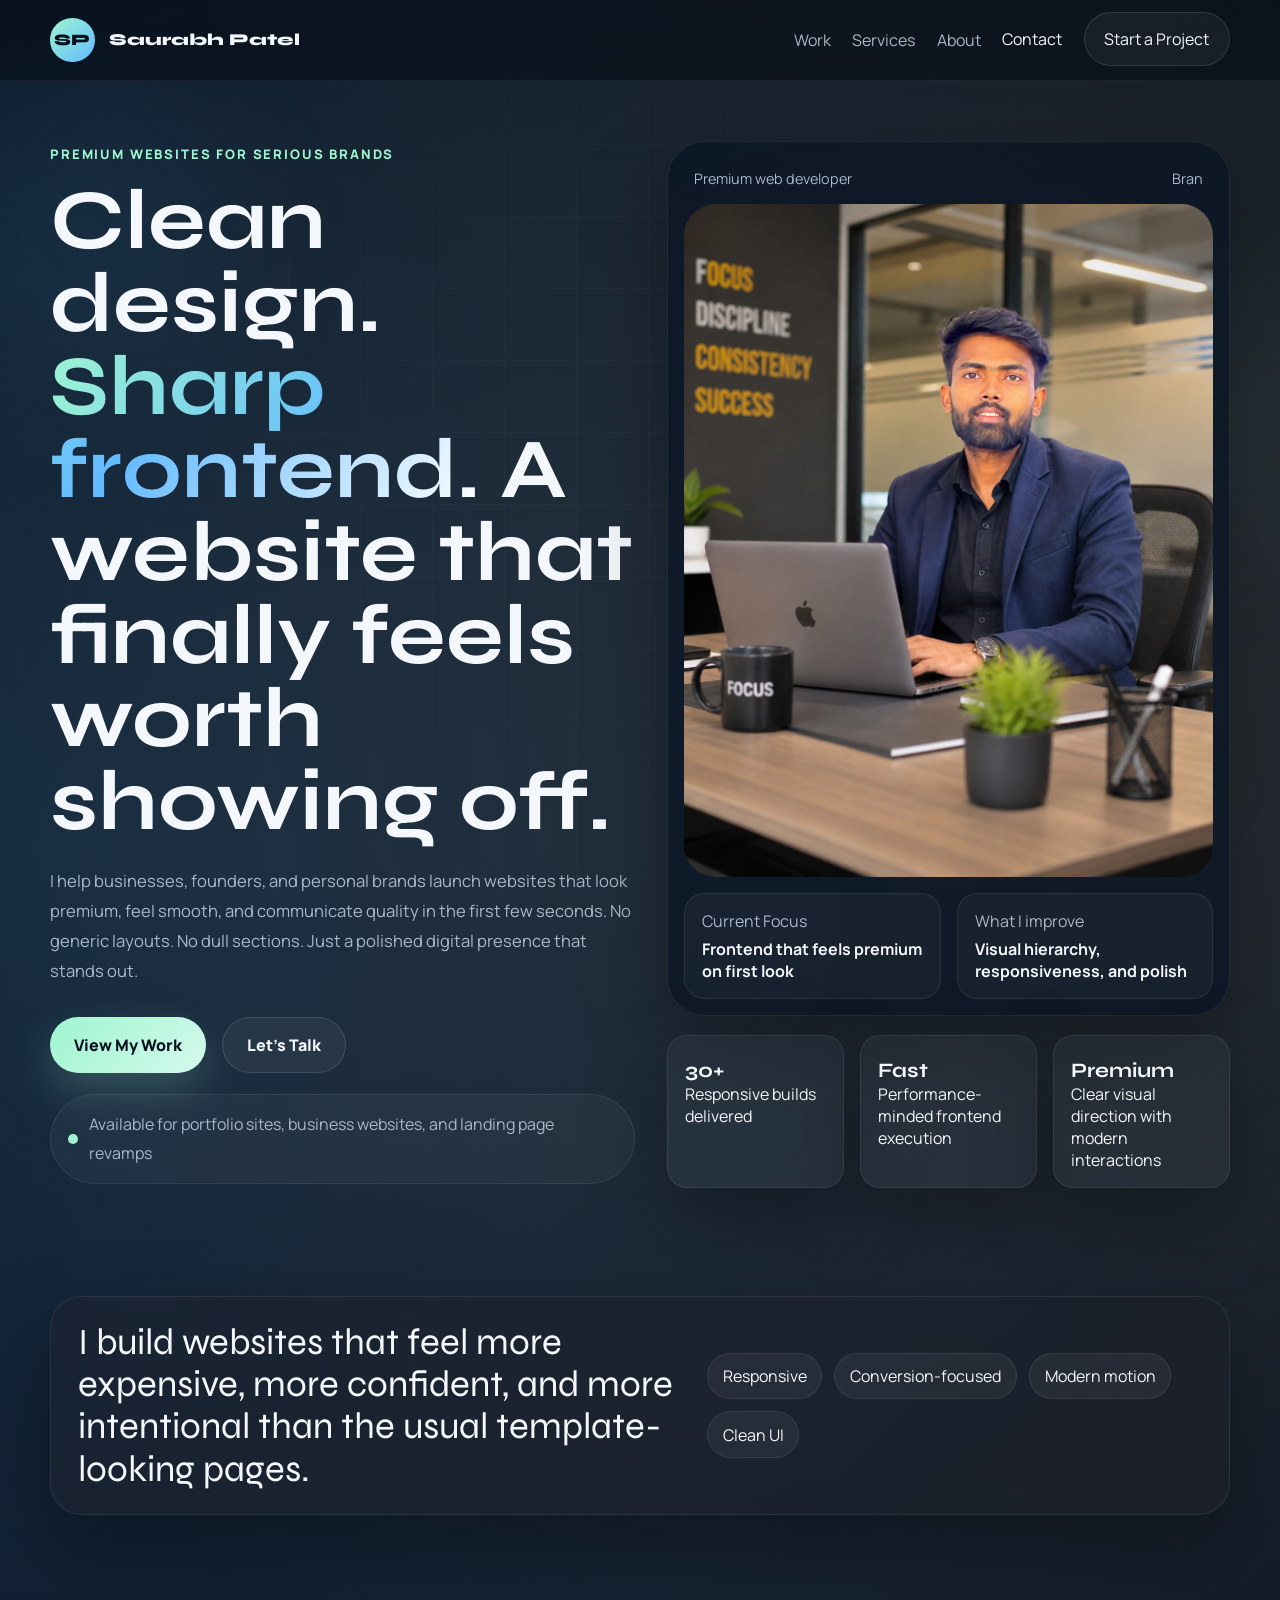
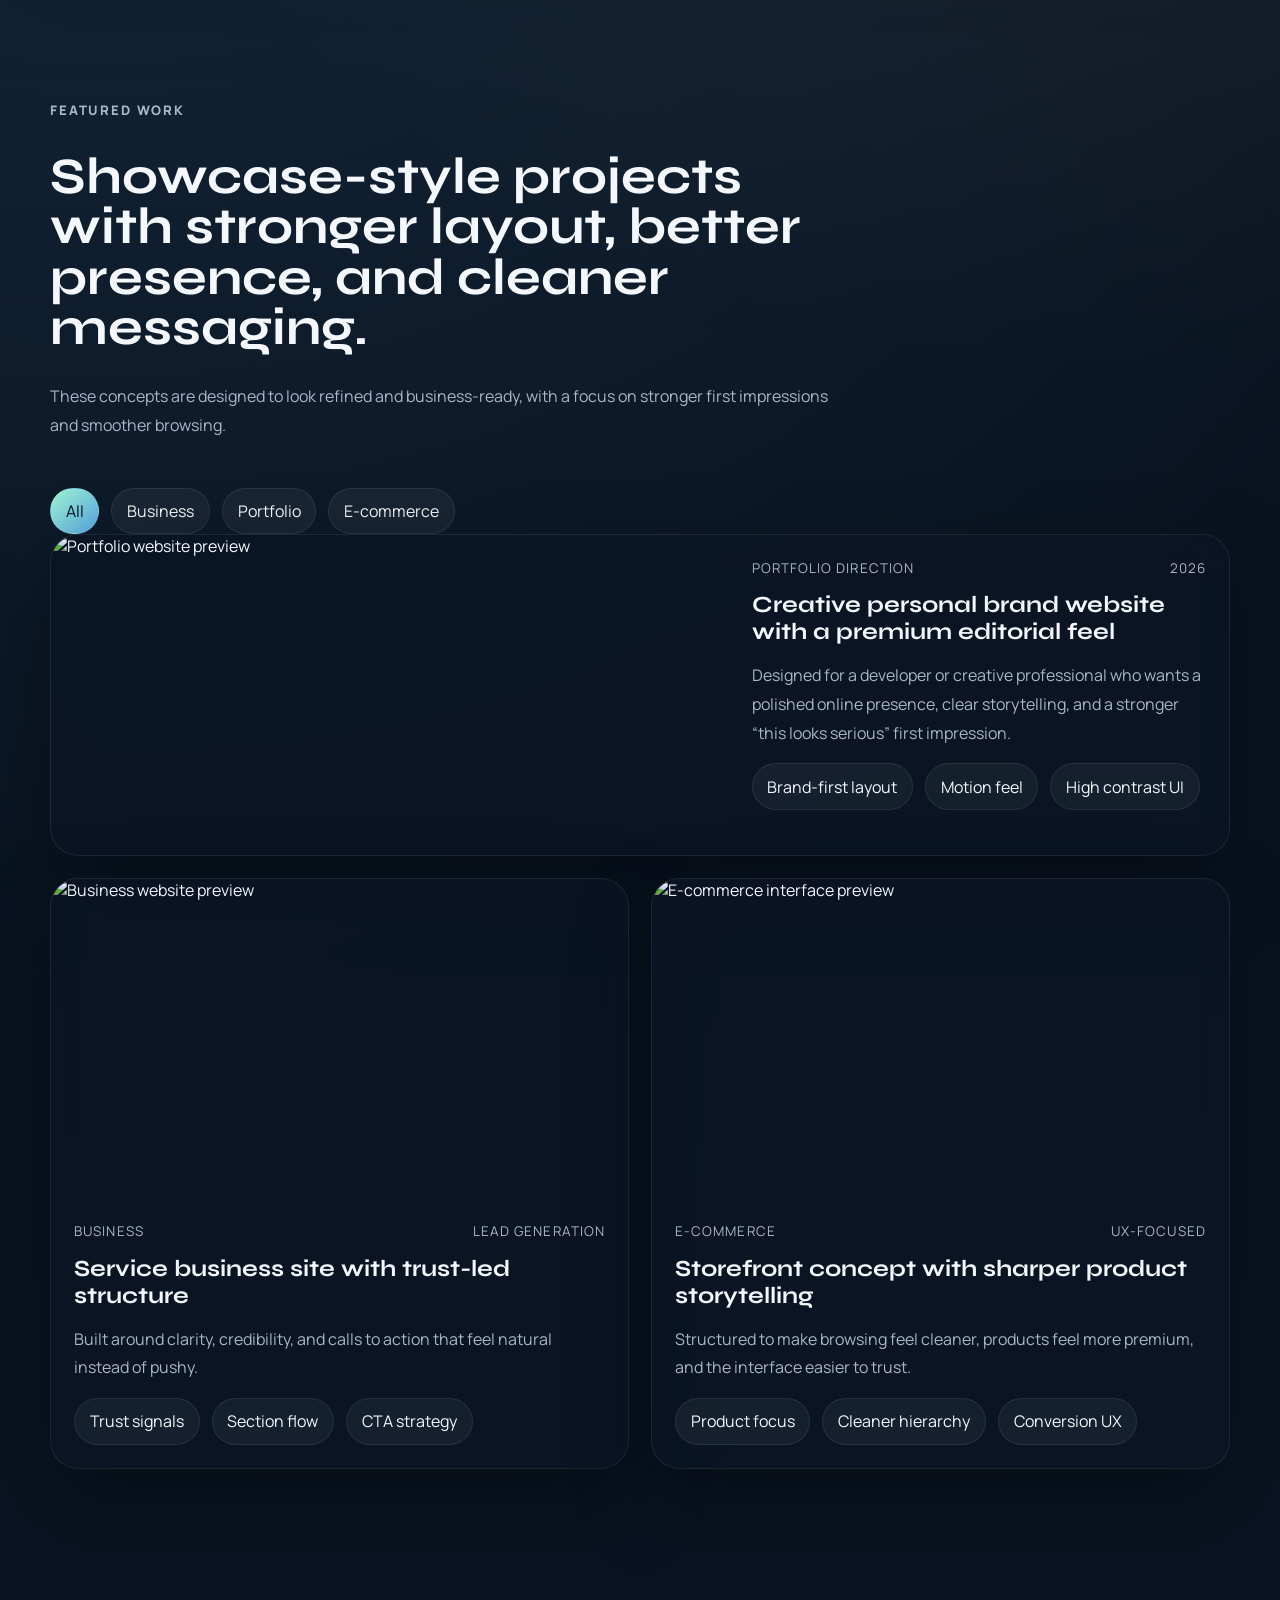
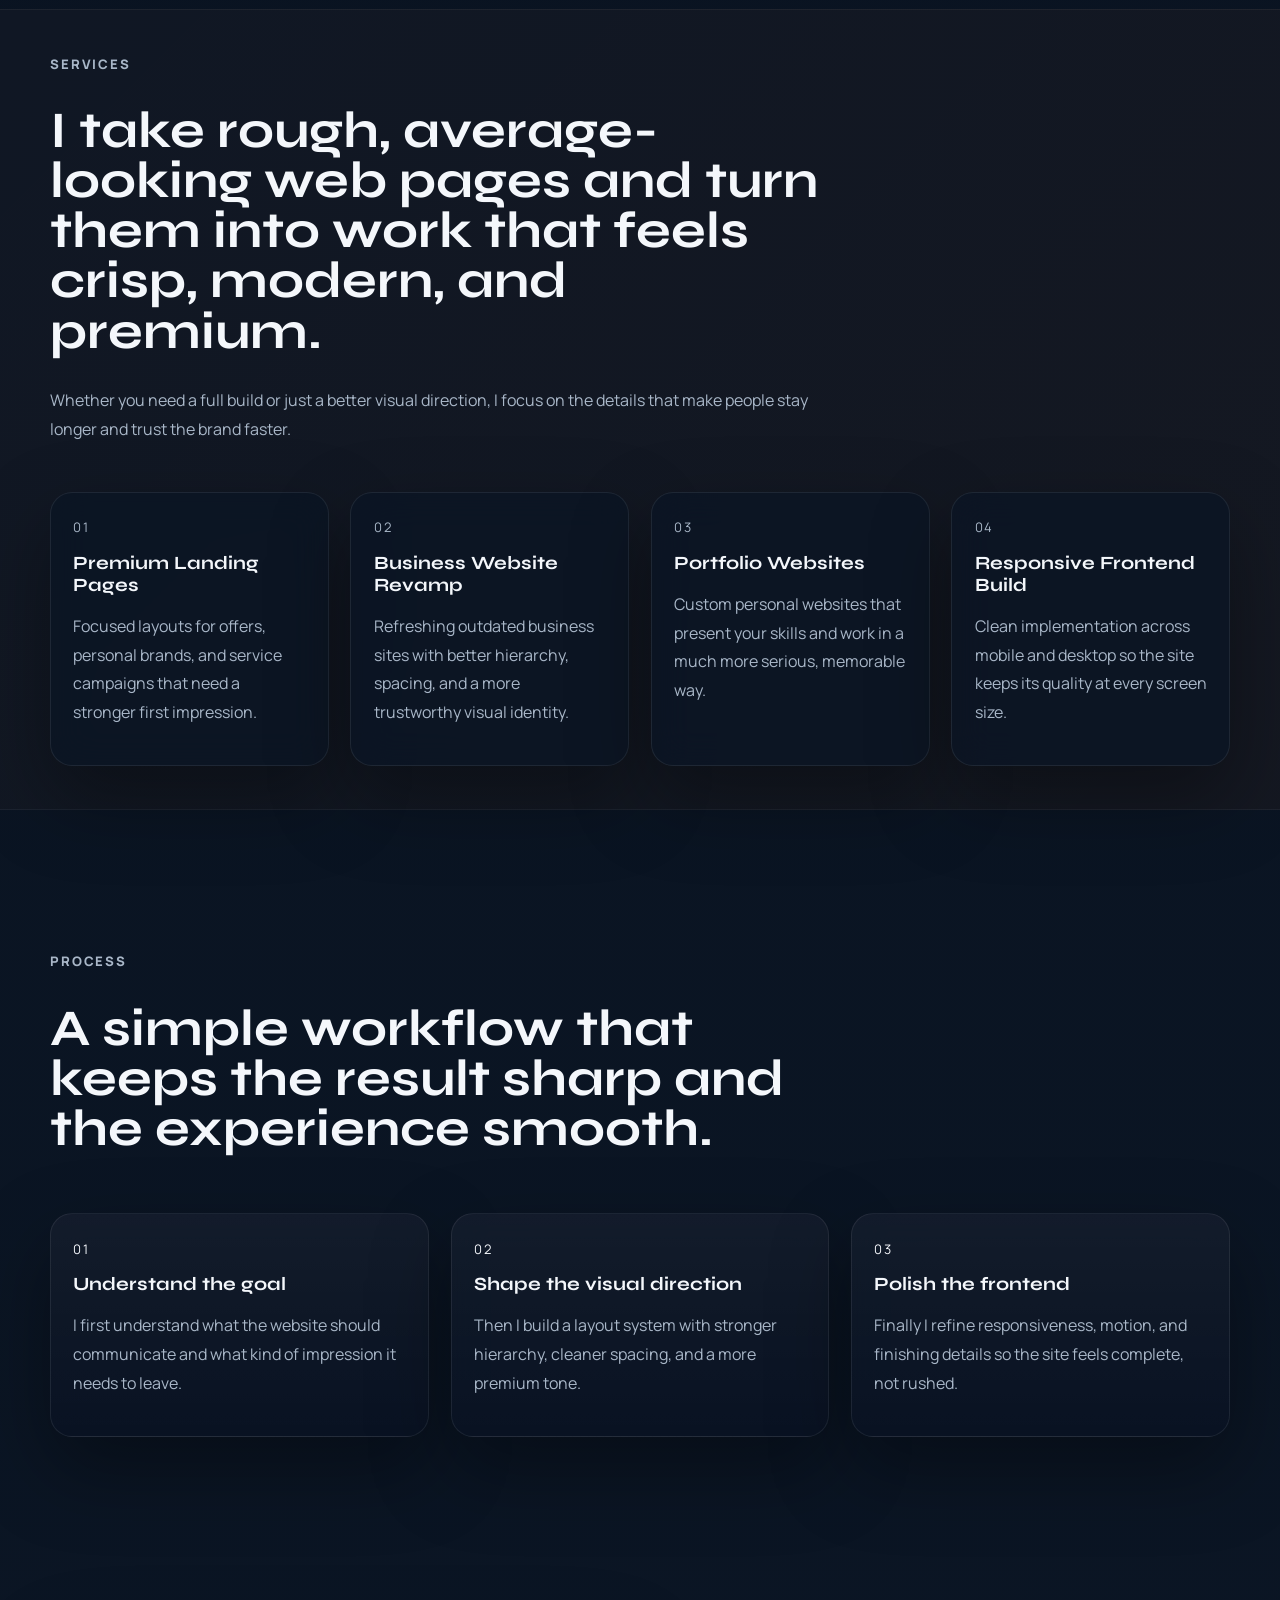
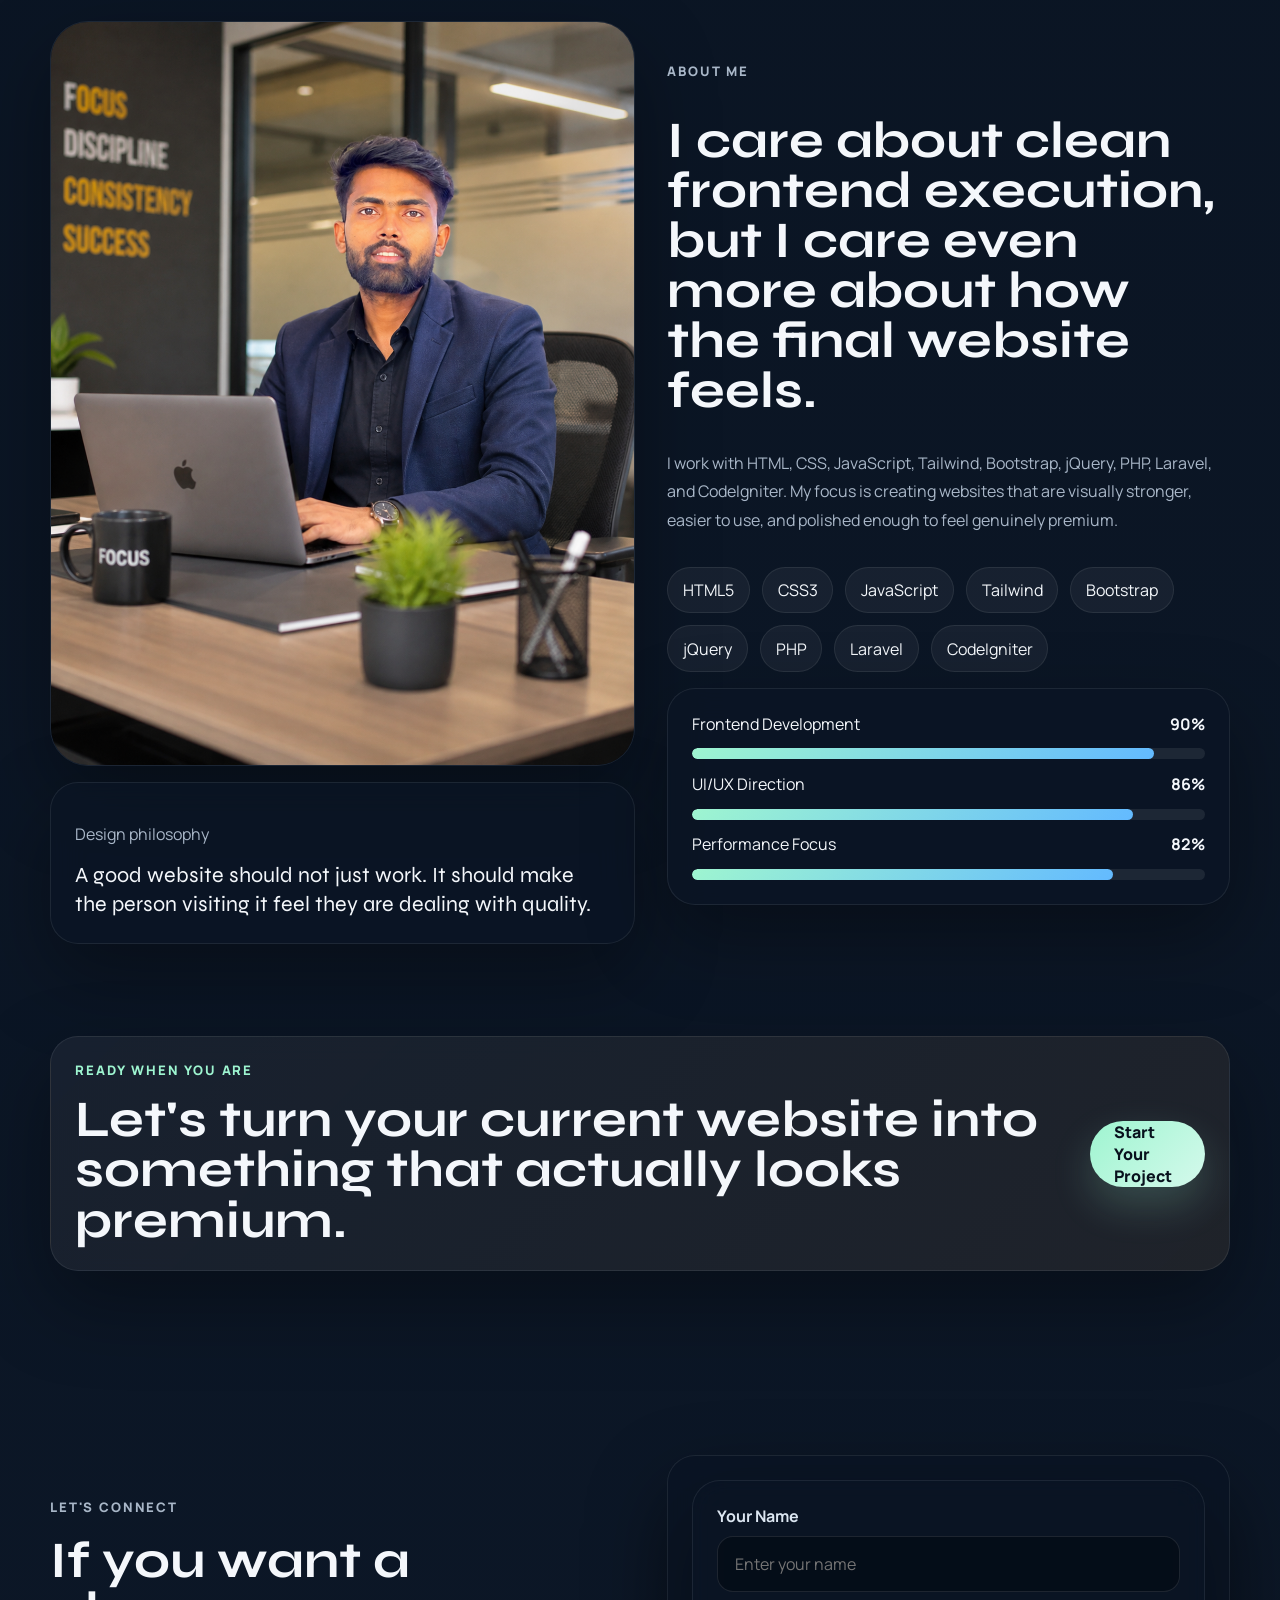
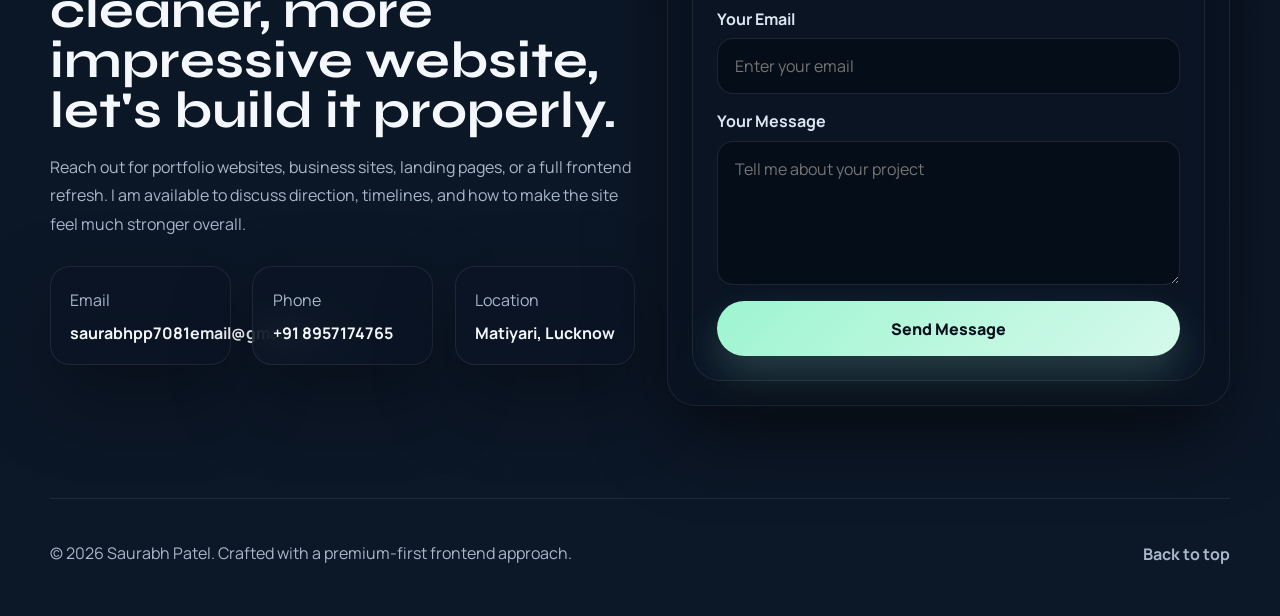
==== commit 7a8b238d: "Refine portfolio art direction and layout polish" ====
--- a/index.html
+++ b/index.html
@@ -20,6 +20,7 @@
   <div class="site-shell">
     <div class="ambient ambient-one"></div>
     <div class="ambient ambient-two"></div>
+    <div class="ambient ambient-three"></div>
     <div class="ambient-grid"></div>
 
     <header class="topbar" id="top">
@@ -59,78 +60,82 @@
           <div class="hero-copy reveal">
             <p class="eyebrow">Premium websites for serious brands</p>
             <h1>
-              I design and build
-              <span class="gradient-text">high-impact websites</span>
-              that look elite and convert fast.
+              Clean design.
+              <span class="gradient-text">Sharp frontend.</span>
+              A website that finally feels worth showing off.
             </h1>
             <p class="hero-text">
-              I'm Saurabh Patel, a web developer focused on modern interfaces,
-              smooth interactions, and business-ready performance. I turn ideas
-              into polished digital experiences that feel expensive from the
-              first scroll.
+              I help businesses, founders, and personal brands launch websites
+              that look premium, feel smooth, and communicate quality in the
+              first few seconds. No generic layouts. No dull sections. Just a
+              polished digital presence that stands out.
             </p>
 
             <div class="hero-actions">
-              <a class="button button-primary" href="#work">See Featured Work</a>
-              <a class="button button-secondary" href="#contact">Book a Call</a>
-            </div>
-
-            <div class="hero-meta">
-              <div class="meta-card">
+              <a class="button button-primary" href="#work">View My Work</a>
+              <a class="button button-secondary" href="#contact">Let's Talk</a>
+            </div>
+
+            <div class="hero-note">
+              <span class="status-dot"></span>
+              Available for portfolio sites, business websites, and landing page revamps
+            </div>
+          </div>
+
+          <div class="hero-visual reveal">
+            <article class="hero-stage">
+              <div class="hero-stage-topline">
+                <span>Premium web developer</span>
+                <span id="typingText">UI Systems</span>
+              </div>
+
+              <div class="hero-portrait">
+                <img src="upload/saurabh.png" alt="Portrait of Saurabh Patel">
+              </div>
+
+              <div class="hero-stage-cards">
+                <div class="stage-card">
+                  <span class="card-label">Current Focus</span>
+                  <strong>Frontend that feels premium on first look</strong>
+                </div>
+                <div class="stage-card">
+                  <span class="card-label">What I improve</span>
+                  <strong>Visual hierarchy, responsiveness, and polish</strong>
+                </div>
+              </div>
+            </article>
+
+            <div class="hero-metrics">
+              <div class="metric-block">
                 <strong>30+</strong>
-                <span>Responsive builds shipped</span>
-              </div>
-              <div class="meta-card">
+                <span>Responsive builds delivered</span>
+              </div>
+              <div class="metric-block">
                 <strong>Fast</strong>
-                <span>Performance-first frontend workflow</span>
-              </div>
-              <div class="meta-card">
-                <strong id="typingText">UI Systems</strong>
-                <span>Clean code, motion, and premium polish</span>
-              </div>
-            </div>
-          </div>
-
-          <div class="hero-visual reveal">
-            <div class="hero-card hero-photo-card">
-              <div class="photo-frame">
-                <img src="upload/saurabh.png" alt="Portrait of Saurabh Patel">
-              </div>
-
-              <div class="floating-badge badge-top">
-                <span class="badge-title">Current Focus</span>
-                <strong>Frontend + UI Experience</strong>
-              </div>
-
-              <div class="floating-badge badge-bottom">
-                <span class="badge-title">Available For</span>
-                <strong>Portfolio, business & landing pages</strong>
-              </div>
-            </div>
-
-            <div class="hero-panel">
-              <div class="panel-heading">
-                <span class="panel-pill">Why clients choose me</span>
-                <h2>Sharp design direction with code quality to match.</h2>
-              </div>
-              <ul class="feature-list">
-                <li>Premium visual language with custom sections and motion</li>
-                <li>Mobile-first responsiveness without generic layouts</li>
-                <li>Performance-minded frontend structure and clean delivery</li>
-              </ul>
-            </div>
-          </div>
-        </div>
-      </section>
-
-      <section class="section trust-strip">
+                <span>Performance-minded frontend execution</span>
+              </div>
+              <div class="metric-block">
+                <strong>Premium</strong>
+                <span>Clear visual direction with modern interactions</span>
+              </div>
+            </div>
+          </div>
+        </div>
+      </section>
+
+      <section class="section intro-band">
         <div class="container">
-          <div class="trust-row reveal">
-            <span>Fast Loading</span>
-            <span>Premium UI/UX</span>
-            <span>Responsive Layouts</span>
-            <span>Clean Frontend Code</span>
-            <span>Business Ready Design</span>
+          <div class="intro-band-inner reveal">
+            <p>
+              I build websites that feel more expensive, more confident, and
+              more intentional than the usual template-looking pages.
+            </p>
+            <div class="intro-tags">
+              <span>Responsive</span>
+              <span>Conversion-focused</span>
+              <span>Modern motion</span>
+              <span>Clean UI</span>
+            </div>
           </div>
         </div>
       </section>
@@ -139,10 +144,10 @@
         <div class="container">
           <div class="section-heading reveal">
             <p class="eyebrow">Featured work</p>
-            <h2>Selected projects built to feel modern, bold, and conversion-focused.</h2>
+            <h2>Showcase-style projects with stronger layout, better presence, and cleaner messaging.</h2>
             <p>
-              Every project below is structured around clarity, visual impact,
-              and a smooth browsing experience across desktop and mobile.
+              These concepts are designed to look refined and business-ready,
+              with a focus on stronger first impressions and smoother browsing.
             </p>
           </div>
 
@@ -153,151 +158,189 @@
             <button class="filter-chip" type="button" data-filter="ecommerce">E-commerce</button>
           </div>
 
-          <div class="project-grid">
-            <article class="project-card reveal" data-category="portfolio">
-              <img
-                src="https://images.unsplash.com/photo-1498050108023-c5249f4df085?auto=format&fit=crop&w=1200&q=80"
-                alt="Portfolio website preview"
-              >
+          <div class="project-grid project-grid-featured">
+            <article class="project-card project-card-featured reveal" data-category="portfolio">
+              <div class="project-visual">
+                <img
+                  src="https://images.unsplash.com/photo-1498050108023-c5249f4df085?auto=format&fit=crop&w=1400&q=80"
+                  alt="Portfolio website preview"
+                >
+              </div>
               <div class="project-content">
                 <div class="project-topline">
-                  <span>Portfolio</span>
+                  <span>Portfolio Direction</span>
                   <span>2026</span>
                 </div>
-                <h3>Creative Portfolio Experience</h3>
+                <h3>Creative personal brand website with a premium editorial feel</h3>
                 <p>
-                  A sharp personal brand website with motion-led storytelling,
-                  service positioning, and a premium content flow.
+                  Designed for a developer or creative professional who wants a
+                  polished online presence, clear storytelling, and a stronger
+                  “this looks serious” first impression.
                 </p>
                 <div class="tag-row">
-                  <span>UI Direction</span>
-                  <span>Responsive</span>
-                  <span>Animation</span>
+                  <span>Brand-first layout</span>
+                  <span>Motion feel</span>
+                  <span>High contrast UI</span>
                 </div>
               </div>
             </article>
 
             <article class="project-card reveal" data-category="business">
-              <img
-                src="https://images.unsplash.com/photo-1516321318423-f06f85e504b3?auto=format&fit=crop&w=1200&q=80"
-                alt="Business website preview"
-              >
+              <div class="project-visual">
+                <img
+                  src="https://images.unsplash.com/photo-1516321318423-f06f85e504b3?auto=format&fit=crop&w=1200&q=80"
+                  alt="Business website preview"
+                >
+              </div>
               <div class="project-content">
                 <div class="project-topline">
                   <span>Business</span>
-                  <span>Lead Gen</span>
-                </div>
-                <h3>Business Website for Service Brand</h3>
+                  <span>Lead generation</span>
+                </div>
+                <h3>Service business site with trust-led structure</h3>
                 <p>
-                  A trust-building layout tailored for service businesses that
-                  need credibility, clean messaging, and quality leads.
+                  Built around clarity, credibility, and calls to action that
+                  feel natural instead of pushy.
                 </p>
                 <div class="tag-row">
-                  <span>Landing Flow</span>
-                  <span>Trust Signals</span>
-                  <span>CTA Focused</span>
+                  <span>Trust signals</span>
+                  <span>Section flow</span>
+                  <span>CTA strategy</span>
                 </div>
               </div>
             </article>
 
             <article class="project-card reveal" data-category="ecommerce">
-              <img
-                src="https://images.unsplash.com/photo-1556740749-887f6717d7e4?auto=format&fit=crop&w=1200&q=80"
-                alt="E-commerce interface preview"
-              >
+              <div class="project-visual">
+                <img
+                  src="https://images.unsplash.com/photo-1556740749-887f6717d7e4?auto=format&fit=crop&w=1200&q=80"
+                  alt="E-commerce interface preview"
+                >
+              </div>
               <div class="project-content">
                 <div class="project-topline">
                   <span>E-commerce</span>
-                  <span>UX</span>
-                </div>
-                <h3>Storefront UI with Strong Product Focus</h3>
+                  <span>UX-focused</span>
+                </div>
+                <h3>Storefront concept with sharper product storytelling</h3>
                 <p>
-                  A conversion-oriented e-commerce concept crafted for product
-                  clarity, cleaner browsing, and better visual hierarchy.
+                  Structured to make browsing feel cleaner, products feel more
+                  premium, and the interface easier to trust.
                 </p>
                 <div class="tag-row">
-                  <span>Product UI</span>
-                  <span>Conversion</span>
-                  <span>Visual Hierarchy</span>
-                </div>
-              </div>
-            </article>
-          </div>
-        </div>
-      </section>
-
-      <section class="section" id="services">
-        <div class="container split-section">
+                  <span>Product focus</span>
+                  <span>Cleaner hierarchy</span>
+                  <span>Conversion UX</span>
+                </div>
+              </div>
+            </article>
+          </div>
+        </div>
+      </section>
+
+      <section class="section section-contrast" id="services">
+        <div class="container">
           <div class="section-heading reveal">
             <p class="eyebrow">Services</p>
-            <h2>From visual refresh to full website build, I focus on details that elevate the whole brand.</h2>
+            <h2>I take rough, average-looking web pages and turn them into work that feels crisp, modern, and premium.</h2>
             <p>
-              The goal is not just to make a page look good. The goal is to
-              make it feel premium, communicate clearly, and support real
-              business growth.
-            </p>
-          </div>
-
-          <div class="service-grid">
+              Whether you need a full build or just a better visual direction,
+              I focus on the details that make people stay longer and trust the
+              brand faster.
+            </p>
+          </div>
+
+          <div class="service-grid service-grid-strong">
             <article class="service-card reveal">
               <span class="service-index">01</span>
               <h3>Premium Landing Pages</h3>
-              <p>High-conversion layouts for businesses, offers, and personal brands.</p>
+              <p>Focused layouts for offers, personal brands, and service campaigns that need a stronger first impression.</p>
             </article>
 
             <article class="service-card reveal">
               <span class="service-index">02</span>
-              <h3>Portfolio Websites</h3>
-              <p>Bold personal websites that present work, credibility, and personality cleanly.</p>
+              <h3>Business Website Revamp</h3>
+              <p>Refreshing outdated business sites with better hierarchy, spacing, and a more trustworthy visual identity.</p>
             </article>
 
             <article class="service-card reveal">
               <span class="service-index">03</span>
-              <h3>UI Revamp</h3>
-              <p>Redesigning dull interfaces into visually polished, modern experiences.</p>
+              <h3>Portfolio Websites</h3>
+              <p>Custom personal websites that present your skills and work in a much more serious, memorable way.</p>
             </article>
 
             <article class="service-card reveal">
               <span class="service-index">04</span>
-              <h3>Responsive Frontend</h3>
-              <p>Layouts that stay elegant across phones, tablets, laptops, and large screens.</p>
-            </article>
-          </div>
-        </div>
-      </section>
-
-      <section class="section about-section" id="about">
+              <h3>Responsive Frontend Build</h3>
+              <p>Clean implementation across mobile and desktop so the site keeps its quality at every screen size.</p>
+            </article>
+          </div>
+        </div>
+      </section>
+
+      <section class="section" id="process">
+        <div class="container process-grid">
+          <div class="section-heading reveal">
+            <p class="eyebrow">Process</p>
+            <h2>A simple workflow that keeps the result sharp and the experience smooth.</h2>
+          </div>
+
+          <div class="process-cards">
+            <article class="process-card reveal">
+              <span>01</span>
+              <h3>Understand the goal</h3>
+              <p>I first understand what the website should communicate and what kind of impression it needs to leave.</p>
+            </article>
+
+            <article class="process-card reveal">
+              <span>02</span>
+              <h3>Shape the visual direction</h3>
+              <p>Then I build a layout system with stronger hierarchy, cleaner spacing, and a more premium tone.</p>
+            </article>
+
+            <article class="process-card reveal">
+              <span>03</span>
+              <h3>Polish the frontend</h3>
+              <p>Finally I refine responsiveness, motion, and finishing details so the site feels complete, not rushed.</p>
+            </article>
+          </div>
+        </div>
+      </section>
+
+      <section class="section" id="about">
         <div class="container about-grid">
+          <div class="about-visual reveal">
+            <div class="about-image-card">
+              <img src="upload/saurabh.png" alt="Saurabh Patel portrait">
+            </div>
+            <div class="about-quote-card">
+              <p class="quote-kicker">Design philosophy</p>
+              <p>
+                A good website should not just work. It should make the person
+                visiting it feel they are dealing with quality.
+              </p>
+            </div>
+          </div>
+
           <div class="about-panel reveal">
             <p class="eyebrow">About me</p>
-            <h2>I care about the feeling of a website as much as the functionality behind it.</h2>
+            <h2>I care about clean frontend execution, but I care even more about how the final website feels.</h2>
             <p>
-              I work with HTML, CSS, JavaScript, Tailwind, Bootstrap, PHP,
-              Laravel, CodeIgniter, and jQuery. My strongest value is combining
-              clean frontend execution with a visual standard that immediately
-              stands out.
-            </p>
-            <p>
-              If a layout feels generic, I keep refining it. If the hierarchy
-              feels weak, I tighten it. That attention is what creates the
-              polished, premium finish people remember.
-            </p>
-          </div>
-
-          <div class="skills-panel reveal">
-            <div class="skills-card">
-              <h3>Core stack</h3>
-              <div class="skills-cloud">
-                <span>HTML5</span>
-                <span>CSS3</span>
-                <span>JavaScript</span>
-                <span>Tailwind</span>
-                <span>Bootstrap</span>
-                <span>jQuery</span>
-                <span>PHP</span>
-                <span>Laravel</span>
-                <span>CodeIgniter</span>
-              </div>
+              I work with HTML, CSS, JavaScript, Tailwind, Bootstrap, jQuery,
+              PHP, Laravel, and CodeIgniter. My focus is creating websites that
+              are visually stronger, easier to use, and polished enough to feel
+              genuinely premium.
+            </p>
+            <div class="skills-cloud">
+              <span>HTML5</span>
+              <span>CSS3</span>
+              <span>JavaScript</span>
+              <span>Tailwind</span>
+              <span>Bootstrap</span>
+              <span>jQuery</span>
+              <span>PHP</span>
+              <span>Laravel</span>
+              <span>CodeIgniter</span>
             </div>
 
             <div class="metrics-card">
@@ -308,13 +351,13 @@
               <div class="progress"><span style="width: 90%"></span></div>
 
               <div class="metric-row">
-                <span>UI/UX Design Sense</span>
+                <span>UI/UX Direction</span>
                 <strong>86%</strong>
               </div>
               <div class="progress"><span style="width: 86%"></span></div>
 
               <div class="metric-row">
-                <span>Performance Optimization</span>
+                <span>Performance Focus</span>
                 <strong>82%</strong>
               </div>
               <div class="progress"><span style="width: 82%"></span></div>
@@ -323,16 +366,14 @@
         </div>
       </section>
 
-      <section class="section">
+      <section class="section cta-section">
         <div class="container">
-          <div class="quote-card reveal">
-            <p class="quote-mark">“</p>
-            <blockquote>
-              A strong website should instantly tell people they are dealing
-              with quality. That is the standard I try to build for every
-              project.
-            </blockquote>
-            <p class="quote-author">Saurabh Patel</p>
+          <div class="cta-panel reveal">
+            <div>
+              <p class="eyebrow">Ready when you are</p>
+              <h2>Let's turn your current website into something that actually looks premium.</h2>
+            </div>
+            <a class="button button-primary" href="#contact">Start Your Project</a>
           </div>
         </div>
       </section>
@@ -341,11 +382,11 @@
         <div class="container contact-grid">
           <div class="contact-copy reveal">
             <p class="eyebrow">Let's connect</p>
-            <h2>Have a project in mind? Let's build something that looks premium and feels memorable.</h2>
+            <h2>If you want a cleaner, more impressive website, let's build it properly.</h2>
             <p>
               Reach out for portfolio websites, business sites, landing pages,
-              or a fresh frontend revamp. I am available to discuss ideas,
-              timelines, and visual direction.
+              or a full frontend refresh. I am available to discuss direction,
+              timelines, and how to make the site feel much stronger overall.
             </p>
 
             <div class="contact-cards">
@@ -387,7 +428,7 @@
 
     <footer class="footer">
       <div class="container footer-row">
-        <p>&copy; 2026 Saurabh Patel. Built for a premium first impression.</p>
+        <p>&copy; 2026 Saurabh Patel. Crafted with a premium-first frontend approach.</p>
         <a href="#top">Back to top</a>
       </div>
     </footer>
--- a/style.css
+++ b/style.css
@@ -5,18 +5,20 @@
 }
 
 :root {
-  --bg: #07111f;
-  --bg-soft: #0c1830;
-  --surface: rgba(10, 20, 38, 0.72);
-  --surface-strong: rgba(14, 24, 44, 0.92);
-  --surface-border: rgba(255, 255, 255, 0.1);
+  --bg: #08111d;
+  --bg-soft: #101b2b;
+  --surface: rgba(11, 21, 37, 0.78);
+  --surface-strong: rgba(15, 26, 46, 0.94);
+  --surface-alt: rgba(244, 174, 104, 0.08);
+  --surface-border: rgba(255, 255, 255, 0.08);
   --text: #f4f7fb;
-  --muted: #a7b6cc;
-  --accent: #9effd3;
-  --accent-2: #58c8ff;
-  --accent-3: #ffc977;
+  --muted: #a9b7c8;
+  --accent: #9ef5d0;
+  --accent-2: #63baff;
+  --accent-3: #f4ae68;
   --shadow: 0 32px 80px rgba(0, 0, 0, 0.34);
-  --radius-lg: 32px;
+  --radius-xl: 38px;
+  --radius-lg: 28px;
   --radius-md: 22px;
   --radius-sm: 16px;
   --container: 1180px;
@@ -29,12 +31,23 @@
 body {
   margin: 0;
   min-width: 320px;
+  color: var(--text);
   font-family: "Manrope", sans-serif;
   background:
-    radial-gradient(circle at top left, rgba(88, 200, 255, 0.18), transparent 26%),
-    radial-gradient(circle at 85% 15%, rgba(158, 255, 211, 0.12), transparent 24%),
-    linear-gradient(180deg, #04101c 0%, #07111f 42%, #09172b 100%);
-  color: var(--text);
+    radial-gradient(circle at 8% 12%, rgba(99, 186, 255, 0.16), transparent 28%),
+    radial-gradient(circle at 90% 10%, rgba(244, 174, 104, 0.12), transparent 20%),
+    linear-gradient(180deg, #07101b 0%, #0a1422 50%, #0c1727 100%);
+}
+
+body::before {
+  content: "";
+  position: fixed;
+  inset: 0;
+  background: linear-gradient(90deg, rgba(255, 255, 255, 0.015) 1px, transparent 1px);
+  background-size: 72px 72px;
+  opacity: 0.28;
+  pointer-events: none;
+  mask-image: linear-gradient(180deg, black, transparent 90%);
 }
 
 img {
@@ -65,37 +78,44 @@
 .ambient {
   position: fixed;
   border-radius: 999px;
-  filter: blur(70px);
+  filter: blur(84px);
   pointer-events: none;
-  opacity: 0.55;
+  opacity: 0.54;
   z-index: 0;
 }
 
 .ambient-one {
-  top: 8rem;
-  left: -5rem;
+  top: 6rem;
+  left: -4rem;
+  width: 18rem;
+  height: 18rem;
+  background: rgba(99, 186, 255, 0.14);
+}
+
+.ambient-two {
+  right: -3rem;
+  top: 18rem;
   width: 16rem;
   height: 16rem;
-  background: rgba(88, 200, 255, 0.18);
-}
-
-.ambient-two {
-  right: -4rem;
-  bottom: 5rem;
-  width: 18rem;
-  height: 18rem;
-  background: rgba(255, 201, 119, 0.12);
+  background: rgba(158, 245, 208, 0.12);
+}
+
+.ambient-three {
+  right: 6rem;
+  bottom: 4rem;
+  width: 20rem;
+  height: 20rem;
+  background: rgba(244, 174, 104, 0.1);
 }
 
 .ambient-grid {
   position: fixed;
   inset: 0;
   background-image:
-    linear-gradient(rgba(255, 255, 255, 0.04) 1px, transparent 1px),
-    linear-gradient(90deg, rgba(255, 255, 255, 0.04) 1px, transparent 1px);
-  background-size: 70px 70px;
-  mask-image: radial-gradient(circle at center, black 24%, transparent 80%);
-  opacity: 0.22;
+    linear-gradient(rgba(255, 255, 255, 0.025) 1px, transparent 1px),
+    linear-gradient(90deg, rgba(255, 255, 255, 0.025) 1px, transparent 1px);
+  background-size: 72px 72px;
+  mask-image: radial-gradient(circle at center, black 18%, transparent 82%);
   pointer-events: none;
 }
 
@@ -107,20 +127,20 @@
 }
 
 .section {
-  padding: 5.5rem 0;
+  padding: 5.75rem 0;
 }
 
 .eyebrow {
   margin: 0 0 1rem;
   color: var(--accent);
-  font-size: 0.84rem;
-  font-weight: 700;
+  font-size: 0.82rem;
+  font-weight: 800;
   letter-spacing: 0.14em;
   text-transform: uppercase;
 }
 
 .gradient-text {
-  background: linear-gradient(120deg, var(--accent) 0%, var(--accent-2) 55%, #ffffff 100%);
+  background: linear-gradient(120deg, var(--accent) 0%, var(--accent-2) 48%, #ffffff 100%);
   -webkit-background-clip: text;
   background-clip: text;
   color: transparent;
@@ -129,9 +149,9 @@
 .topbar {
   position: sticky;
   top: 0;
-  z-index: 20;
+  z-index: 40;
   backdrop-filter: blur(16px);
-  background: rgba(3, 8, 18, 0.5);
+  background: rgba(4, 10, 18, 0.52);
   border-bottom: 1px solid rgba(255, 255, 255, 0.06);
 }
 
@@ -148,29 +168,28 @@
   align-items: center;
   gap: 0.9rem;
   font-weight: 800;
-  letter-spacing: 0.02em;
 }
 
 .brand-mark {
   display: inline-grid;
   place-items: center;
-  width: 2.6rem;
-  height: 2.6rem;
+  width: 2.8rem;
+  height: 2.8rem;
   border-radius: 50%;
   background: linear-gradient(135deg, var(--accent), var(--accent-2));
-  color: #04101c;
+  color: #08111d;
   font-family: "Syne", sans-serif;
 }
 
 .brand-text {
   font-family: "Syne", sans-serif;
-  font-size: 1rem;
+  font-size: 1.04rem;
 }
 
 .nav-links {
   display: flex;
   align-items: center;
-  gap: 1.4rem;
+  gap: 1.35rem;
 }
 
 .nav-links a {
@@ -186,10 +205,10 @@
 }
 
 .nav-cta {
-  padding: 0.9rem 1.2rem;
+  padding: 0.95rem 1.22rem;
   border-radius: 999px;
-  background: rgba(255, 255, 255, 0.06);
   border: 1px solid rgba(255, 255, 255, 0.12);
+  background: rgba(255, 255, 255, 0.05);
 }
 
 .menu-toggle {
@@ -208,7 +227,7 @@
   height: 2px;
   margin: 0.32rem auto;
   background: white;
-  transition: transform 180ms ease, opacity 180ms ease;
+  transition: transform 180ms ease;
 }
 
 .menu-toggle.is-open span:first-child {
@@ -220,13 +239,15 @@
 }
 
 .hero {
-  padding-top: 4.5rem;
-}
-
-.hero-grid {
-  display: grid;
-  grid-template-columns: minmax(0, 1.1fr) minmax(320px, 0.9fr);
-  gap: 2.5rem;
+  padding-top: 3.75rem;
+}
+
+.hero-grid,
+.about-grid,
+.contact-grid {
+  display: grid;
+  grid-template-columns: minmax(0, 1.02fr) minmax(0, 0.98fr);
+  gap: 2rem;
   align-items: center;
 }
 
@@ -234,15 +255,15 @@
 .section-heading h2,
 .about-panel h2,
 .contact-copy h2,
-.panel-heading h2 {
+.cta-panel h2 {
   margin: 0;
   font-family: "Syne", sans-serif;
-  line-height: 1.02;
+  line-height: 0.98;
 }
 
 .hero-copy h1 {
-  font-size: clamp(3rem, 8vw, 5.9rem);
-  max-width: 10.5ch;
+  max-width: 11ch;
+  font-size: clamp(3.1rem, 7vw, 5.3rem);
 }
 
 .hero-text,
@@ -251,17 +272,18 @@
 .contact-copy p,
 .project-content p,
 .service-card p,
-.feature-list li,
+.process-card p,
 .contact-card span,
+.hero-note,
 .footer-row p {
   color: var(--muted);
   line-height: 1.8;
 }
 
 .hero-text {
-  max-width: 41rem;
-  margin: 1.5rem 0 0;
-  font-size: 1.03rem;
+  max-width: 40rem;
+  margin: 1.4rem 0 0;
+  font-size: 1.04rem;
 }
 
 .hero-actions {
@@ -275,11 +297,12 @@
   display: inline-flex;
   align-items: center;
   justify-content: center;
-  min-height: 3.4rem;
-  padding: 0 1.45rem;
+  min-height: 3.45rem;
+  padding: 0 1.5rem;
+  border: 0;
   border-radius: 999px;
   font-weight: 800;
-  transition: transform 180ms ease, box-shadow 180ms ease, border-color 180ms ease;
+  transition: transform 180ms ease, box-shadow 180ms ease;
 }
 
 .button:hover,
@@ -288,314 +311,352 @@
 }
 
 .button-primary {
-  color: #04101c;
-  background: linear-gradient(135deg, var(--accent), #c8ffea);
-  box-shadow: 0 18px 34px rgba(158, 255, 211, 0.2);
+  color: #08111d;
+  background: linear-gradient(135deg, var(--accent), #d5f9ec);
+  box-shadow: 0 18px 40px rgba(158, 245, 208, 0.2);
 }
 
 .button-secondary {
-  border: 1px solid rgba(255, 255, 255, 0.16);
+  color: var(--text);
   background: rgba(255, 255, 255, 0.05);
+  border: 1px solid rgba(255, 255, 255, 0.12);
 }
 
 .button-full {
   width: 100%;
-  border: 0;
-}
-
-.hero-meta {
-  display: grid;
-  grid-template-columns: repeat(3, minmax(0, 1fr));
-  gap: 1rem;
-  margin-top: 2rem;
-}
-
-.meta-card,
-.hero-card,
-.hero-panel,
+}
+
+.hero-note {
+  display: inline-flex;
+  align-items: center;
+  gap: 0.7rem;
+  margin-top: 1.35rem;
+  padding: 0.95rem 1.05rem;
+  border-radius: 999px;
+  background: rgba(255, 255, 255, 0.04);
+  border: 1px solid rgba(255, 255, 255, 0.08);
+}
+
+.status-dot {
+  width: 0.65rem;
+  height: 0.65rem;
+  border-radius: 50%;
+  background: var(--accent);
+  box-shadow: 0 0 0 0 rgba(158, 245, 208, 0.7);
+  animation: pulse 2s infinite;
+}
+
+.hero-visual {
+  display: grid;
+  gap: 1.2rem;
+}
+
+.hero-stage,
+.metric-block,
+.intro-band-inner,
 .project-card,
 .service-card,
-.skills-card,
+.process-card,
+.about-image-card,
+.about-quote-card,
 .metrics-card,
-.quote-card,
+.cta-panel,
 .contact-card,
-.contact-form,
-.contact-form-wrap {
+.contact-form-wrap,
+.contact-form {
   background: var(--surface);
   border: 1px solid var(--surface-border);
   box-shadow: var(--shadow);
   backdrop-filter: blur(18px);
 }
 
-.meta-card {
-  padding: 1.2rem;
-  border-radius: var(--radius-sm);
-}
-
-.meta-card strong {
-  display: block;
-  margin-bottom: 0.35rem;
-  color: var(--text);
-  font-size: 1.2rem;
-  font-family: "Syne", sans-serif;
-}
-
-.hero-visual {
-  display: grid;
-  gap: 1.25rem;
-}
-
-.hero-photo-card {
-  position: relative;
+.hero-stage {
   padding: 1rem;
-  border-radius: var(--radius-lg);
+  border-radius: var(--radius-xl);
+}
+
+.hero-stage-topline {
+  display: flex;
+  justify-content: space-between;
+  gap: 1rem;
+  padding: 0.7rem 0.6rem 1rem;
+  color: var(--muted);
+  font-size: 0.9rem;
+}
+
+.hero-portrait {
+  overflow: hidden;
+  border-radius: calc(var(--radius-xl) - 0.4rem);
+  min-height: 32rem;
   background:
-    linear-gradient(180deg, rgba(255, 255, 255, 0.08), rgba(255, 255, 255, 0.02)),
-    rgba(8, 16, 31, 0.86);
-}
-
-.photo-frame {
-  overflow: hidden;
-  border-radius: calc(var(--radius-lg) - 0.35rem);
-  min-height: 35rem;
-}
-
-.photo-frame img {
+    linear-gradient(180deg, rgba(255, 255, 255, 0.02), rgba(255, 255, 255, 0)),
+    #0b1626;
+}
+
+.hero-portrait img,
+.about-image-card img {
   width: 100%;
   height: 100%;
   object-fit: cover;
   object-position: center top;
 }
 
-.floating-badge {
-  position: absolute;
-  width: min(15rem, calc(100% - 2.5rem));
-  padding: 1rem 1.1rem;
-  border-radius: 1.15rem;
-  background: rgba(9, 18, 34, 0.84);
-  border: 1px solid rgba(255, 255, 255, 0.12);
-}
-
-.badge-top {
-  right: 1.3rem;
-  top: 1.3rem;
-}
-
-.badge-bottom {
-  left: 1.3rem;
-  bottom: 1.3rem;
-}
-
-.badge-title,
+.hero-stage-cards {
+  display: grid;
+  grid-template-columns: repeat(2, minmax(0, 1fr));
+  gap: 1rem;
+  margin-top: 1rem;
+}
+
+.stage-card,
+.metric-block {
+  padding: 1rem 1.05rem;
+  border-radius: 1.25rem;
+  background: rgba(255, 255, 255, 0.04);
+  border: 1px solid rgba(255, 255, 255, 0.08);
+}
+
+.card-label,
 .project-topline,
 .service-index,
-.panel-pill,
-.metric-row span,
-.contact-card span,
-.footer a {
+.quote-kicker,
+.contact-card span {
   color: var(--muted);
 }
 
-.floating-badge strong,
-.contact-card strong,
-.panel-heading h2,
+.stage-card strong,
+.metric-block strong,
 .project-content h3,
 .service-card h3,
-.skills-card h3 {
+.process-card h3 {
   display: block;
   margin-top: 0.35rem;
   color: var(--text);
 }
 
-.hero-panel {
-  padding: 1.5rem;
-  border-radius: var(--radius-md);
-}
-
-.panel-pill {
-  display: inline-block;
-  margin-bottom: 1rem;
-  padding: 0.5rem 0.8rem;
-  border-radius: 999px;
-  background: rgba(255, 255, 255, 0.06);
-  font-size: 0.9rem;
-}
-
-.feature-list {
-  margin: 1rem 0 0;
-  padding-left: 1.2rem;
-}
-
-.feature-list li + li {
-  margin-top: 0.7rem;
-}
-
-.trust-strip {
+.hero-metrics {
+  display: grid;
+  grid-template-columns: repeat(3, minmax(0, 1fr));
+  gap: 1rem;
+}
+
+.metric-block strong {
+  font-family: "Syne", sans-serif;
+  font-size: 1.28rem;
+}
+
+.intro-band {
   padding-top: 1rem;
 }
 
-.trust-row {
-  display: grid;
-  grid-template-columns: repeat(5, minmax(0, 1fr));
-  gap: 1rem;
-  padding: 1.1rem 1.2rem;
-  border-radius: 999px;
-  background: rgba(255, 255, 255, 0.04);
-  border: 1px solid rgba(255, 255, 255, 0.08);
-  text-align: center;
-  color: var(--muted);
-  font-weight: 700;
-}
-
-.section-heading {
-  display: grid;
-  gap: 0.8rem;
-  max-width: 48rem;
-  margin-bottom: 2rem;
-}
-
-.section-heading h2,
-.about-panel h2,
-.contact-copy h2 {
-  font-size: clamp(2rem, 4vw, 3.4rem);
-}
-
-.filter-bar {
-  display: flex;
-  flex-wrap: wrap;
-  gap: 0.9rem;
-  margin-bottom: 2rem;
-}
-
-.filter-chip {
-  padding: 0.85rem 1.1rem;
-  border-radius: 999px;
-  border: 1px solid rgba(255, 255, 255, 0.12);
-  background: rgba(255, 255, 255, 0.04);
-  color: var(--text);
-}
-
-.filter-chip.is-active {
-  background: linear-gradient(135deg, rgba(158, 255, 211, 0.9), rgba(88, 200, 255, 0.8));
-  color: #04101c;
-  border-color: transparent;
-}
-
-.project-grid,
-.service-grid,
-.contact-cards {
-  display: grid;
-  gap: 1.3rem;
-}
-
-.project-grid {
-  grid-template-columns: repeat(3, minmax(0, 1fr));
-}
-
-.project-card {
-  overflow: hidden;
-  border-radius: 1.65rem;
-  transition: transform 220ms ease, border-color 220ms ease, opacity 220ms ease;
-}
-
-.project-card:hover {
-  transform: translateY(-6px);
-  border-color: rgba(158, 255, 211, 0.28);
-}
-
-.project-card img {
-  width: 100%;
-  height: 18rem;
-  object-fit: cover;
-}
-
-.project-content {
-  padding: 1.35rem;
-}
-
-.project-topline {
-  display: flex;
-  justify-content: space-between;
-  gap: 1rem;
-  font-size: 0.86rem;
-  text-transform: uppercase;
-  letter-spacing: 0.08em;
-}
-
-.project-content h3,
-.service-card h3,
-.quote-author {
+.intro-band-inner {
+  display: grid;
+  grid-template-columns: minmax(0, 1.1fr) minmax(0, 0.9fr);
+  gap: 1.5rem;
+  align-items: center;
+  padding: 1.5rem 1.7rem;
+  border-radius: 2rem;
+  background:
+    linear-gradient(135deg, rgba(255, 255, 255, 0.05), rgba(244, 174, 104, 0.06)),
+    var(--surface);
+}
+
+.intro-band-inner p {
+  margin: 0;
   font-family: "Syne", sans-serif;
-}
-
-.project-content h3 {
-  margin: 0.85rem 0 0.75rem;
-  font-size: 1.4rem;
-}
-
+  font-size: clamp(1.4rem, 3vw, 2.3rem);
+  line-height: 1.15;
+}
+
+.intro-tags,
+.filter-bar,
 .tag-row,
 .skills-cloud {
   display: flex;
   flex-wrap: wrap;
-  gap: 0.7rem;
-}
-
+  gap: 0.75rem;
+}
+
+.intro-tags span,
+.filter-chip,
 .tag-row span,
 .skills-cloud span {
-  padding: 0.55rem 0.8rem;
+  padding: 0.7rem 0.92rem;
   border-radius: 999px;
   background: rgba(255, 255, 255, 0.05);
-  color: #d9e3f0;
-  font-size: 0.88rem;
-}
-
-.split-section {
-  display: grid;
-  grid-template-columns: minmax(0, 0.9fr) minmax(0, 1.1fr);
-  gap: 1.8rem;
-  align-items: start;
-}
-
-.service-grid {
+  border: 1px solid rgba(255, 255, 255, 0.08);
+}
+
+.section-heading {
+  display: grid;
+  gap: 0.85rem;
+  max-width: 49rem;
+  margin-bottom: 2rem;
+}
+
+.section-heading h2,
+.about-panel h2,
+.contact-copy h2,
+.cta-panel h2 {
+  font-size: clamp(2.1rem, 4vw, 3.55rem);
+}
+
+.project-grid,
+.service-grid,
+.process-cards,
+.contact-cards {
+  display: grid;
+  gap: 1.35rem;
+}
+
+.project-grid-featured {
   grid-template-columns: repeat(2, minmax(0, 1fr));
 }
 
-.service-card {
+.project-card-featured {
+  grid-column: span 2;
+  display: grid;
+  grid-template-columns: minmax(0, 1.15fr) minmax(0, 0.85fr);
+  align-items: stretch;
+}
+
+.project-card {
+  overflow: hidden;
+  border-radius: var(--radius-lg);
+  transition: transform 220ms ease, border-color 220ms ease;
+}
+
+.project-card:hover {
+  transform: translateY(-5px);
+  border-color: rgba(158, 245, 208, 0.26);
+}
+
+.project-visual img {
+  width: 100%;
+  height: 100%;
+  min-height: 20rem;
+  object-fit: cover;
+}
+
+.project-content {
+  padding: 1.45rem;
+}
+
+.project-topline {
+  display: flex;
+  justify-content: space-between;
+  gap: 1rem;
+  font-size: 0.84rem;
+  text-transform: uppercase;
+  letter-spacing: 0.08em;
+}
+
+.project-content h3,
+.service-card h3,
+.process-card h3 {
+  margin: 0.9rem 0 0.75rem;
+  font-family: "Syne", sans-serif;
+}
+
+.project-content h3 {
+  font-size: 1.45rem;
+}
+
+.filter-chip {
+  color: var(--text);
+}
+
+.filter-chip.is-active {
+  color: #08111d;
+  background: linear-gradient(135deg, var(--accent), rgba(99, 186, 255, 0.88));
+}
+
+.section-contrast {
+  position: relative;
+}
+
+.section-contrast::before {
+  content: "";
+  position: absolute;
+  inset: 3rem 0;
+  background:
+    linear-gradient(135deg, rgba(255, 255, 255, 0.03), rgba(244, 174, 104, 0.05)),
+    rgba(8, 15, 28, 0.65);
+  border-top: 1px solid rgba(255, 255, 255, 0.05);
+  border-bottom: 1px solid rgba(255, 255, 255, 0.05);
+}
+
+.section-contrast .container {
+  z-index: 2;
+}
+
+.service-grid-strong {
+  grid-template-columns: repeat(4, minmax(0, 1fr));
+}
+
+.service-card,
+.process-card {
   padding: 1.4rem;
   border-radius: var(--radius-md);
 }
 
-.service-index {
+.service-card {
+  min-height: 17rem;
+}
+
+.service-index,
+.process-card span {
   display: inline-block;
-  font-size: 0.85rem;
+  font-size: 0.82rem;
   letter-spacing: 0.14em;
   text-transform: uppercase;
 }
 
-.service-card h3 {
-  margin: 0.8rem 0;
-  font-size: 1.35rem;
-}
-
-.about-grid,
-.contact-grid {
-  display: grid;
-  grid-template-columns: repeat(2, minmax(0, 1fr));
-  gap: 1.8rem;
-}
-
-.skills-panel {
-  display: grid;
-  gap: 1.3rem;
-}
-
-.skills-card,
+.process-grid {
+  display: grid;
+  gap: 1.7rem;
+}
+
+.process-cards {
+  grid-template-columns: repeat(3, minmax(0, 1fr));
+}
+
+.process-card {
+  background:
+    linear-gradient(180deg, rgba(255, 255, 255, 0.04), transparent),
+    rgba(10, 19, 35, 0.78);
+}
+
+.about-visual {
+  display: grid;
+  gap: 1rem;
+}
+
+.about-image-card {
+  overflow: hidden;
+  min-height: 34rem;
+  border-radius: var(--radius-xl);
+}
+
+.about-quote-card,
 .metrics-card,
 .contact-form,
 .contact-form-wrap,
-.quote-card {
-  border-radius: var(--radius-md);
+.cta-panel {
   padding: 1.5rem;
+  border-radius: var(--radius-lg);
+}
+
+.about-quote-card p:last-child {
+  margin: 0;
+  font-family: "Syne", sans-serif;
+  font-size: 1.35rem;
+  line-height: 1.35;
+}
+
+.about-panel {
+  display: grid;
+  gap: 1rem;
 }
 
 .metrics-card {
@@ -605,8 +666,8 @@
 
 .metric-row {
   display: flex;
+  align-items: center;
   justify-content: space-between;
-  align-items: center;
   gap: 1rem;
 }
 
@@ -624,28 +685,34 @@
   background: linear-gradient(135deg, var(--accent), var(--accent-2));
 }
 
-.quote-card {
-  position: relative;
-  max-width: 58rem;
-}
-
-.quote-mark {
-  margin: 0 0 1rem;
-  color: var(--accent-3);
-  font-size: 4rem;
-  line-height: 1;
-}
-
-.quote-card blockquote {
-  margin: 0;
-  font-family: "Syne", sans-serif;
-  font-size: clamp(1.5rem, 3vw, 2.5rem);
-  line-height: 1.25;
-}
-
-.quote-author {
-  margin: 1rem 0 0;
-  color: var(--muted);
+.cta-section {
+  padding-top: 0;
+}
+
+.cta-panel {
+  display: flex;
+  align-items: center;
+  justify-content: space-between;
+  gap: 1.5rem;
+  background:
+    linear-gradient(135deg, rgba(255, 255, 255, 0.05), rgba(244, 174, 104, 0.09)),
+    var(--surface);
+}
+
+.contact-cards {
+  grid-template-columns: repeat(3, minmax(0, 1fr));
+  margin-top: 1.7rem;
+}
+
+.contact-card {
+  display: grid;
+  gap: 0.35rem;
+  padding: 1.2rem;
+  border-radius: 1.25rem;
+}
+
+.contact-card strong {
+  line-height: 1.5;
 }
 
 .contact-form {
@@ -659,7 +726,7 @@
 }
 
 .contact-form label span {
-  color: #d7e1ee;
+  color: #dce6f1;
   font-weight: 700;
 }
 
@@ -667,31 +734,18 @@
 .contact-form textarea {
   width: 100%;
   padding: 1rem 1rem 1rem 1.05rem;
-  border: 1px solid rgba(255, 255, 255, 0.11);
+  color: var(--text);
+  background: rgba(2, 8, 18, 0.54);
+  border: 1px solid rgba(255, 255, 255, 0.1);
   border-radius: 1rem;
   outline: none;
-  color: var(--text);
-  background: rgba(2, 8, 19, 0.54);
-  transition: border-color 180ms ease, transform 180ms ease, background-color 180ms ease;
+  transition: border-color 180ms ease, transform 180ms ease;
 }
 
 .contact-form input:focus,
 .contact-form textarea:focus {
-  border-color: rgba(158, 255, 211, 0.72);
-  background: rgba(6, 12, 28, 0.75);
+  border-color: rgba(158, 245, 208, 0.72);
   transform: translateY(-1px);
-}
-
-.contact-cards {
-  grid-template-columns: repeat(3, minmax(0, 1fr));
-  margin-top: 1.8rem;
-}
-
-.contact-card {
-  display: grid;
-  gap: 0.35rem;
-  padding: 1.2rem;
-  border-radius: 1.2rem;
 }
 
 .footer {
@@ -708,12 +762,13 @@
 }
 
 .footer a {
+  color: var(--muted);
   font-weight: 700;
 }
 
 .reveal {
   opacity: 0;
-  transform: translateY(32px);
+  transform: translateY(28px);
   transition: opacity 700ms ease, transform 700ms ease;
 }
 
@@ -726,30 +781,51 @@
   display: none;
 }
 
-@media (max-width: 1024px) {
+@keyframes pulse {
+  0% {
+    box-shadow: 0 0 0 0 rgba(158, 245, 208, 0.7);
+  }
+
+  70% {
+    box-shadow: 0 0 0 10px rgba(158, 245, 208, 0);
+  }
+
+  100% {
+    box-shadow: 0 0 0 0 rgba(158, 245, 208, 0);
+  }
+}
+
+@media (max-width: 1080px) {
   .hero-grid,
-  .split-section,
   .about-grid,
-  .contact-grid {
+  .contact-grid,
+  .intro-band-inner,
+  .project-card-featured {
     grid-template-columns: 1fr;
   }
 
-  .project-grid,
-  .contact-cards {
+  .project-grid-featured,
+  .process-cards,
+  .contact-cards,
+  .service-grid-strong {
+    grid-template-columns: repeat(2, minmax(0, 1fr));
+  }
+
+  .project-card-featured {
+    grid-column: auto;
+  }
+
+  .hero-copy h1 {
+    max-width: 12ch;
+  }
+
+  .hero-metrics {
     grid-template-columns: 1fr;
   }
 
-  .service-grid {
-    grid-template-columns: 1fr 1fr;
-  }
-
-  .photo-frame {
-    min-height: 28rem;
-  }
-
-  .trust-row {
-    grid-template-columns: repeat(2, minmax(0, 1fr));
-    border-radius: 1.5rem;
+  .cta-panel {
+    align-items: flex-start;
+    flex-direction: column;
   }
 }
 
@@ -773,7 +849,7 @@
     width: 100%;
     flex-direction: column;
     align-items: stretch;
-    gap: 0.4rem;
+    gap: 0.45rem;
     padding: 0.7rem 0 0;
   }
 
@@ -791,31 +867,43 @@
     text-align: center;
   }
 
+  .hero-copy h1,
+  .section-heading h2,
+  .about-panel h2,
+  .contact-copy h2,
+  .cta-panel h2 {
+    line-height: 1.02;
+  }
+
   .hero-copy h1 {
     max-width: none;
-  }
-
-  .hero-meta,
-  .service-grid {
+    font-size: clamp(2.8rem, 14vw, 4.3rem);
+  }
+
+  .hero-stage-cards,
+  .project-grid-featured,
+  .process-cards,
+  .contact-cards,
+  .service-grid-strong {
     grid-template-columns: 1fr;
   }
 
-  .floating-badge {
-    position: static;
-    width: 100%;
-    margin-top: 1rem;
-  }
-
-  .hero-photo-card {
-    padding-bottom: 1rem;
-  }
-
-  .photo-frame {
+  .hero-note {
+    border-radius: 1.2rem;
+  }
+
+  .hero-portrait,
+  .about-image-card {
     min-height: 24rem;
   }
 
-  .trust-row {
-    grid-template-columns: 1fr;
+  .intro-band-inner p {
+    font-size: 1.6rem;
+  }
+
+  .filter-bar {
+    overflow-x: auto;
+    padding-bottom: 0.3rem;
   }
 }
 
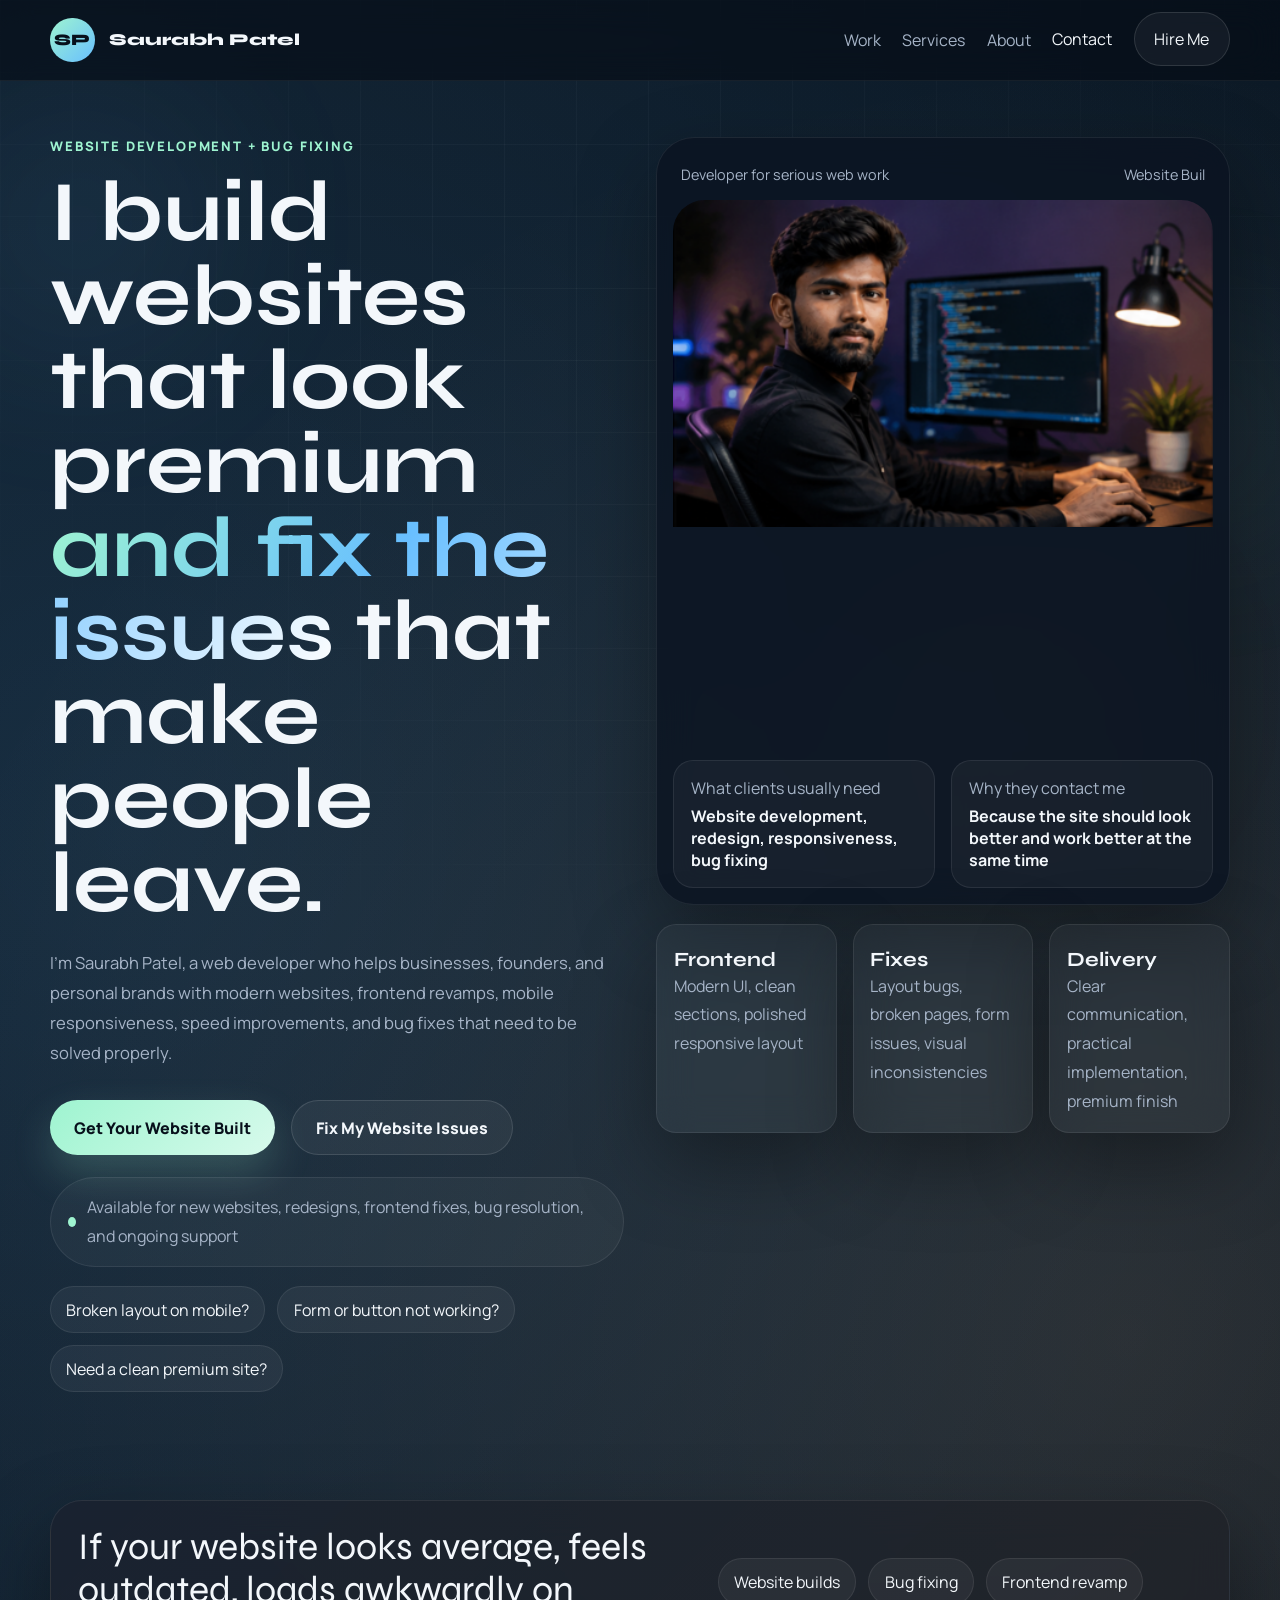
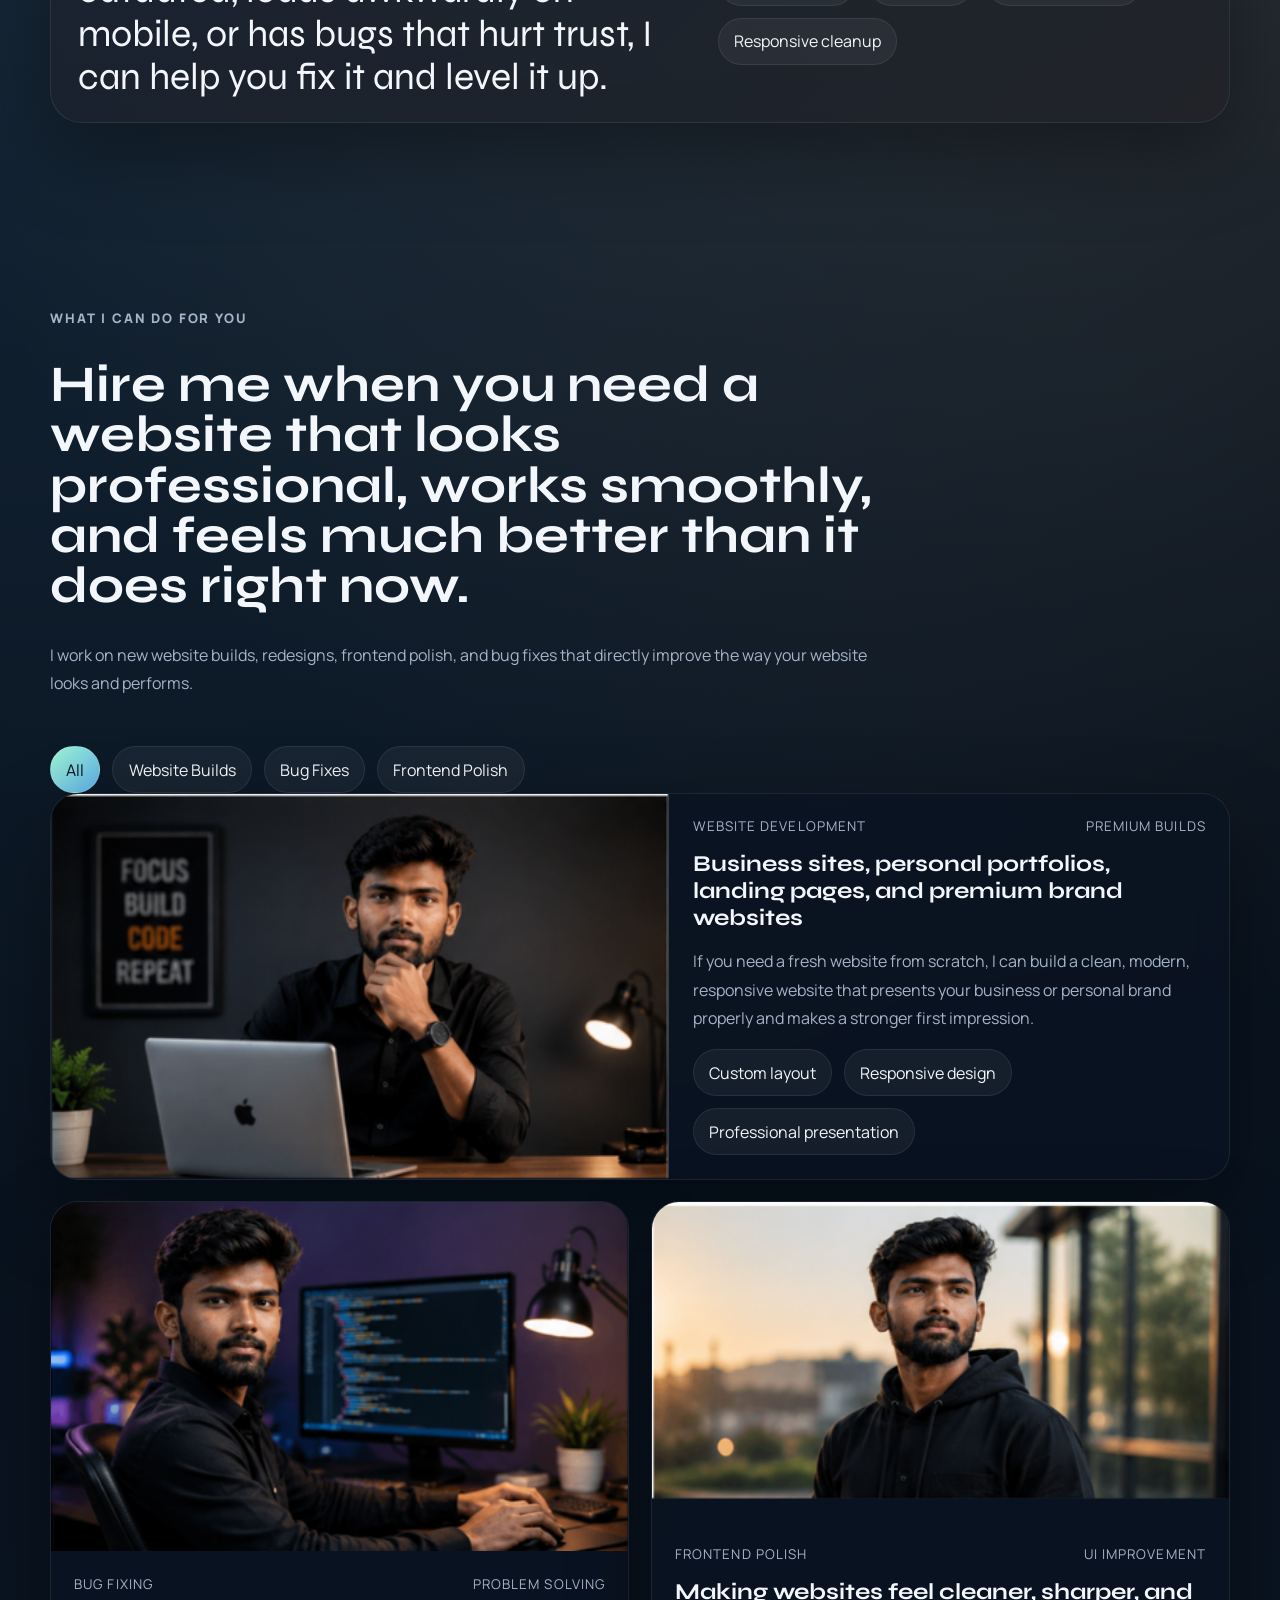
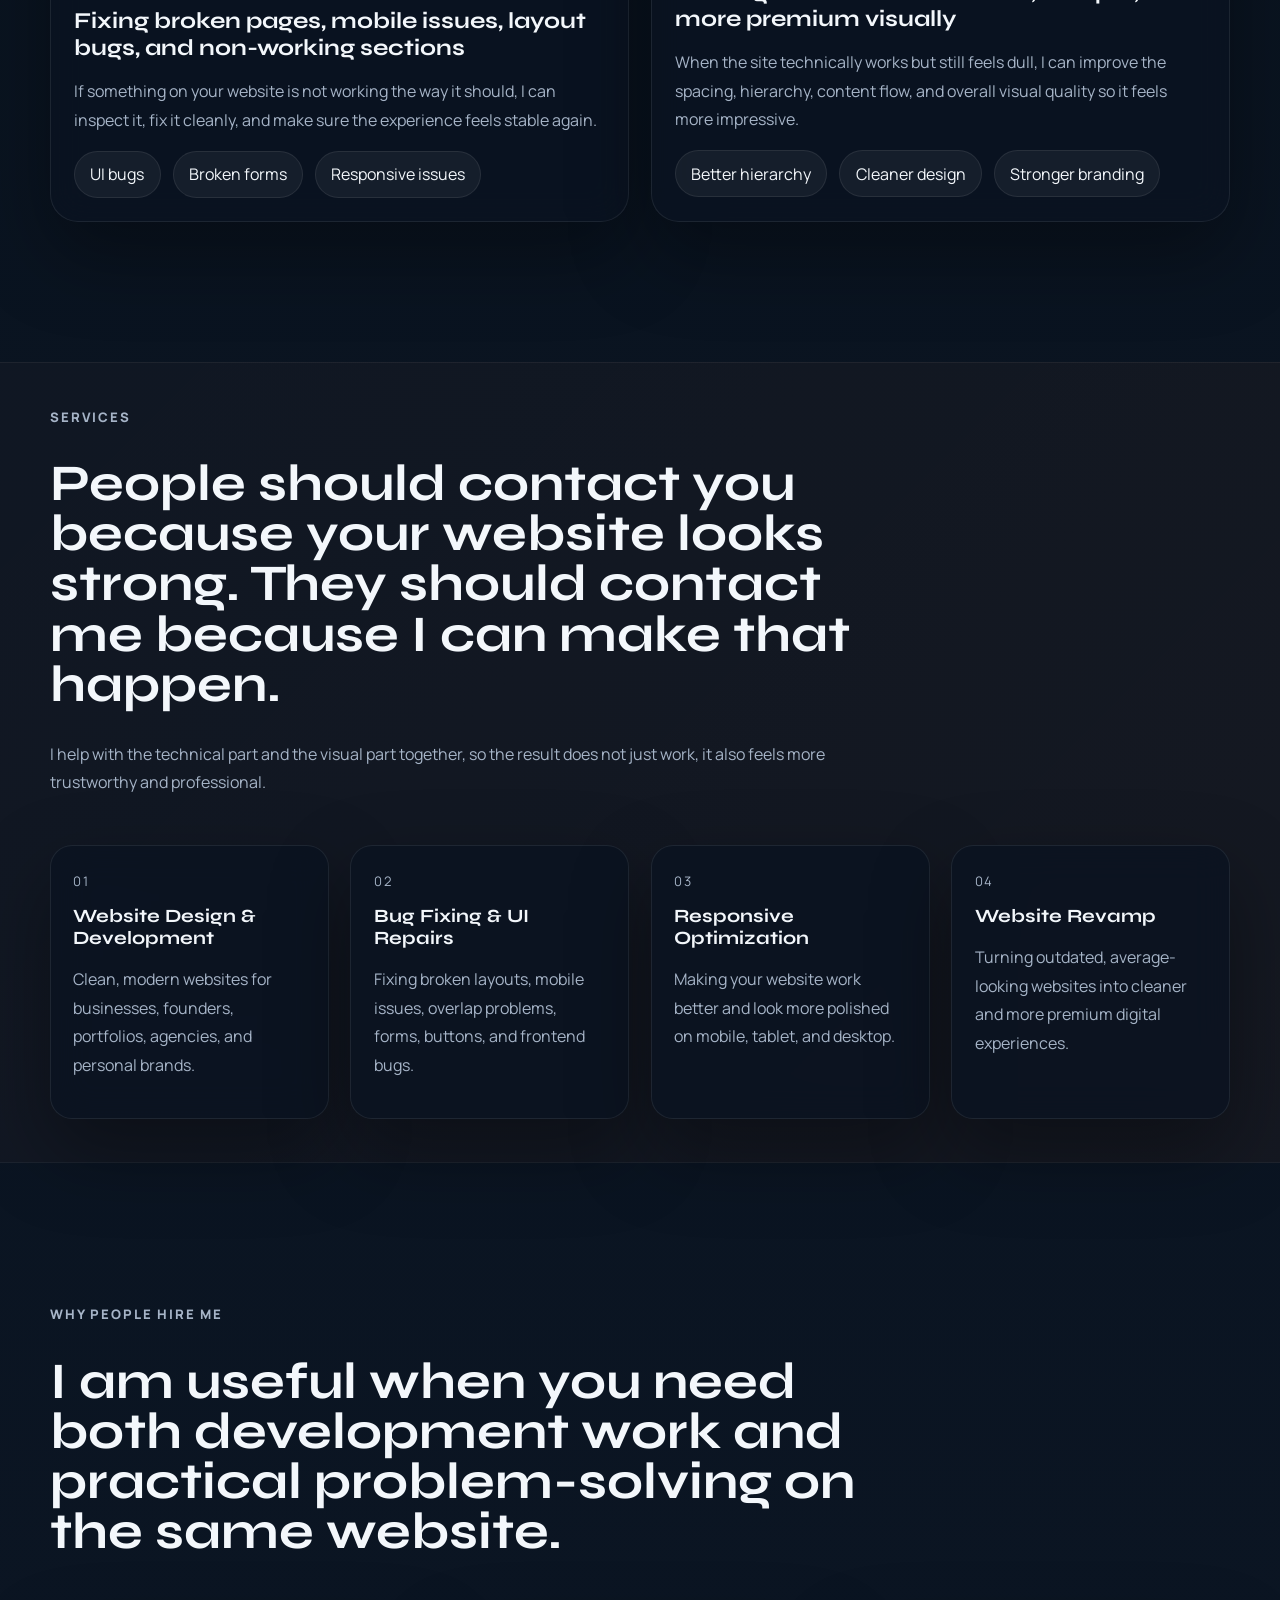
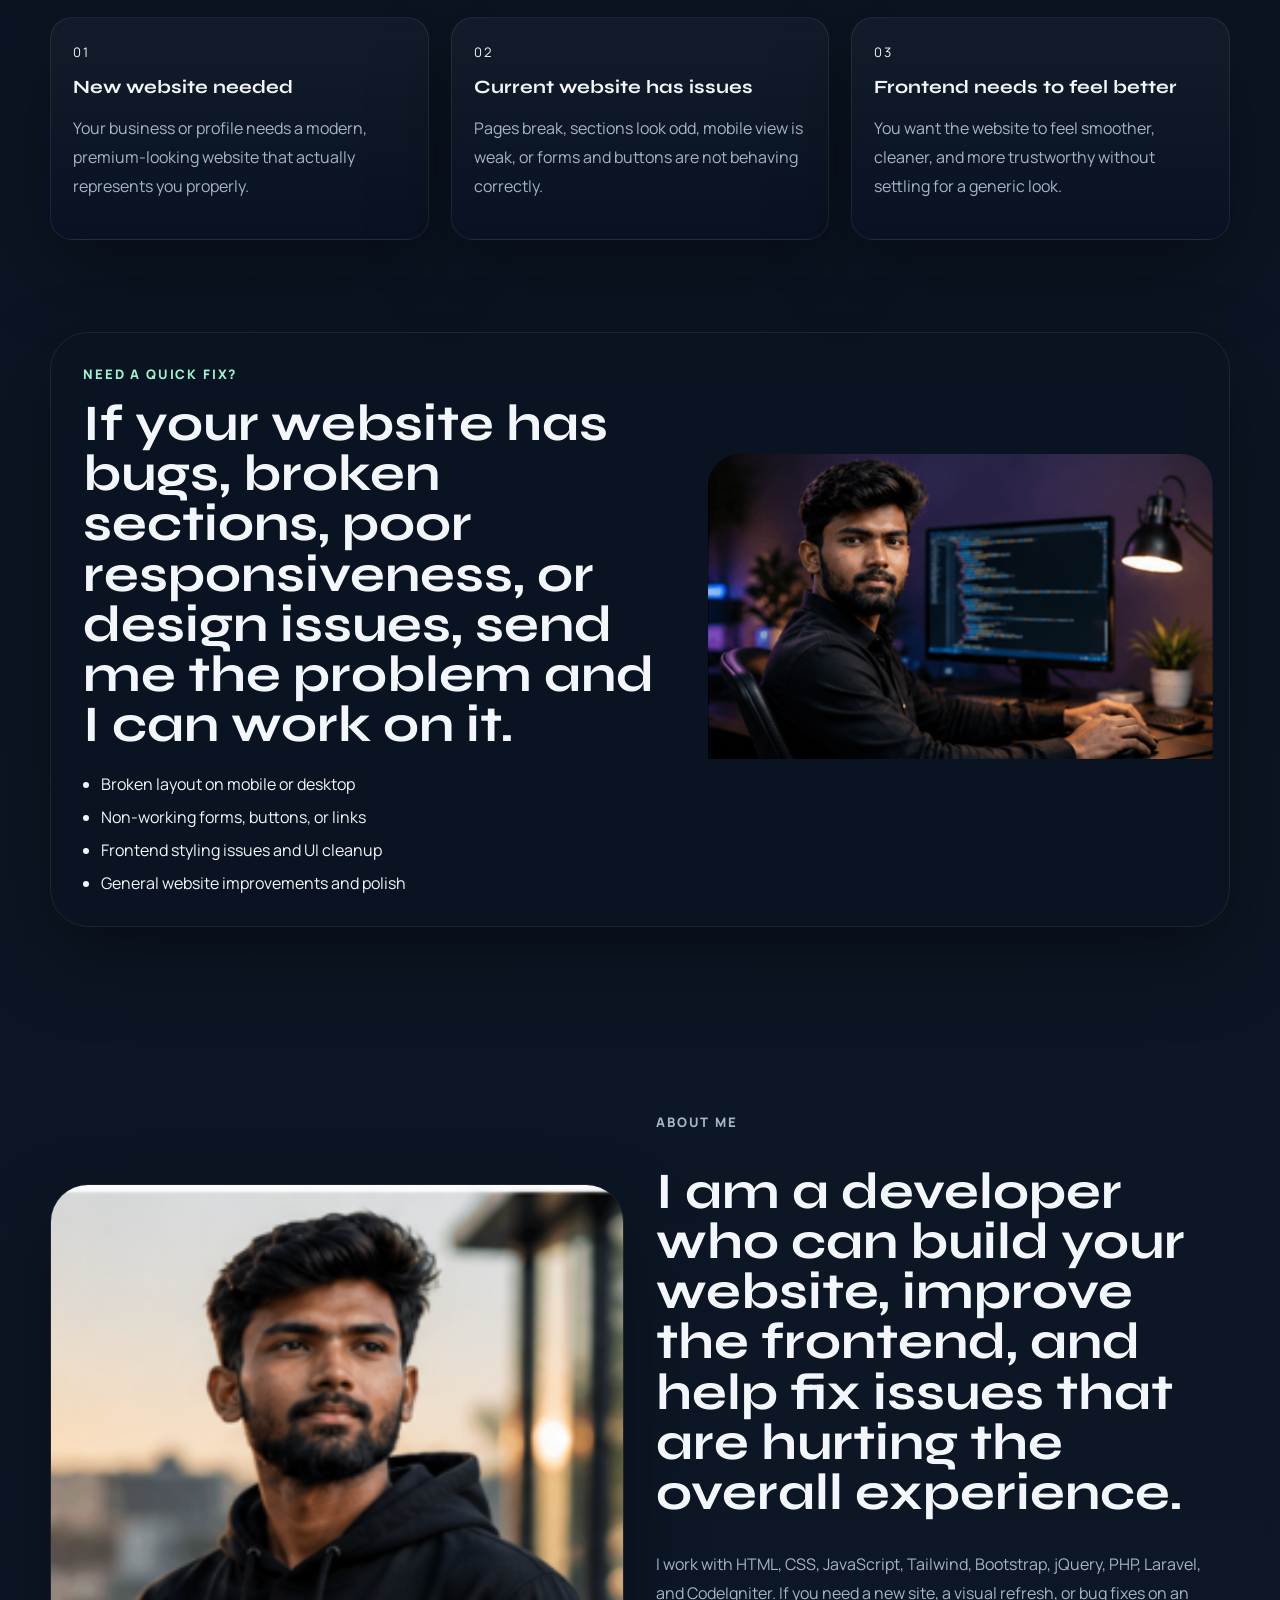
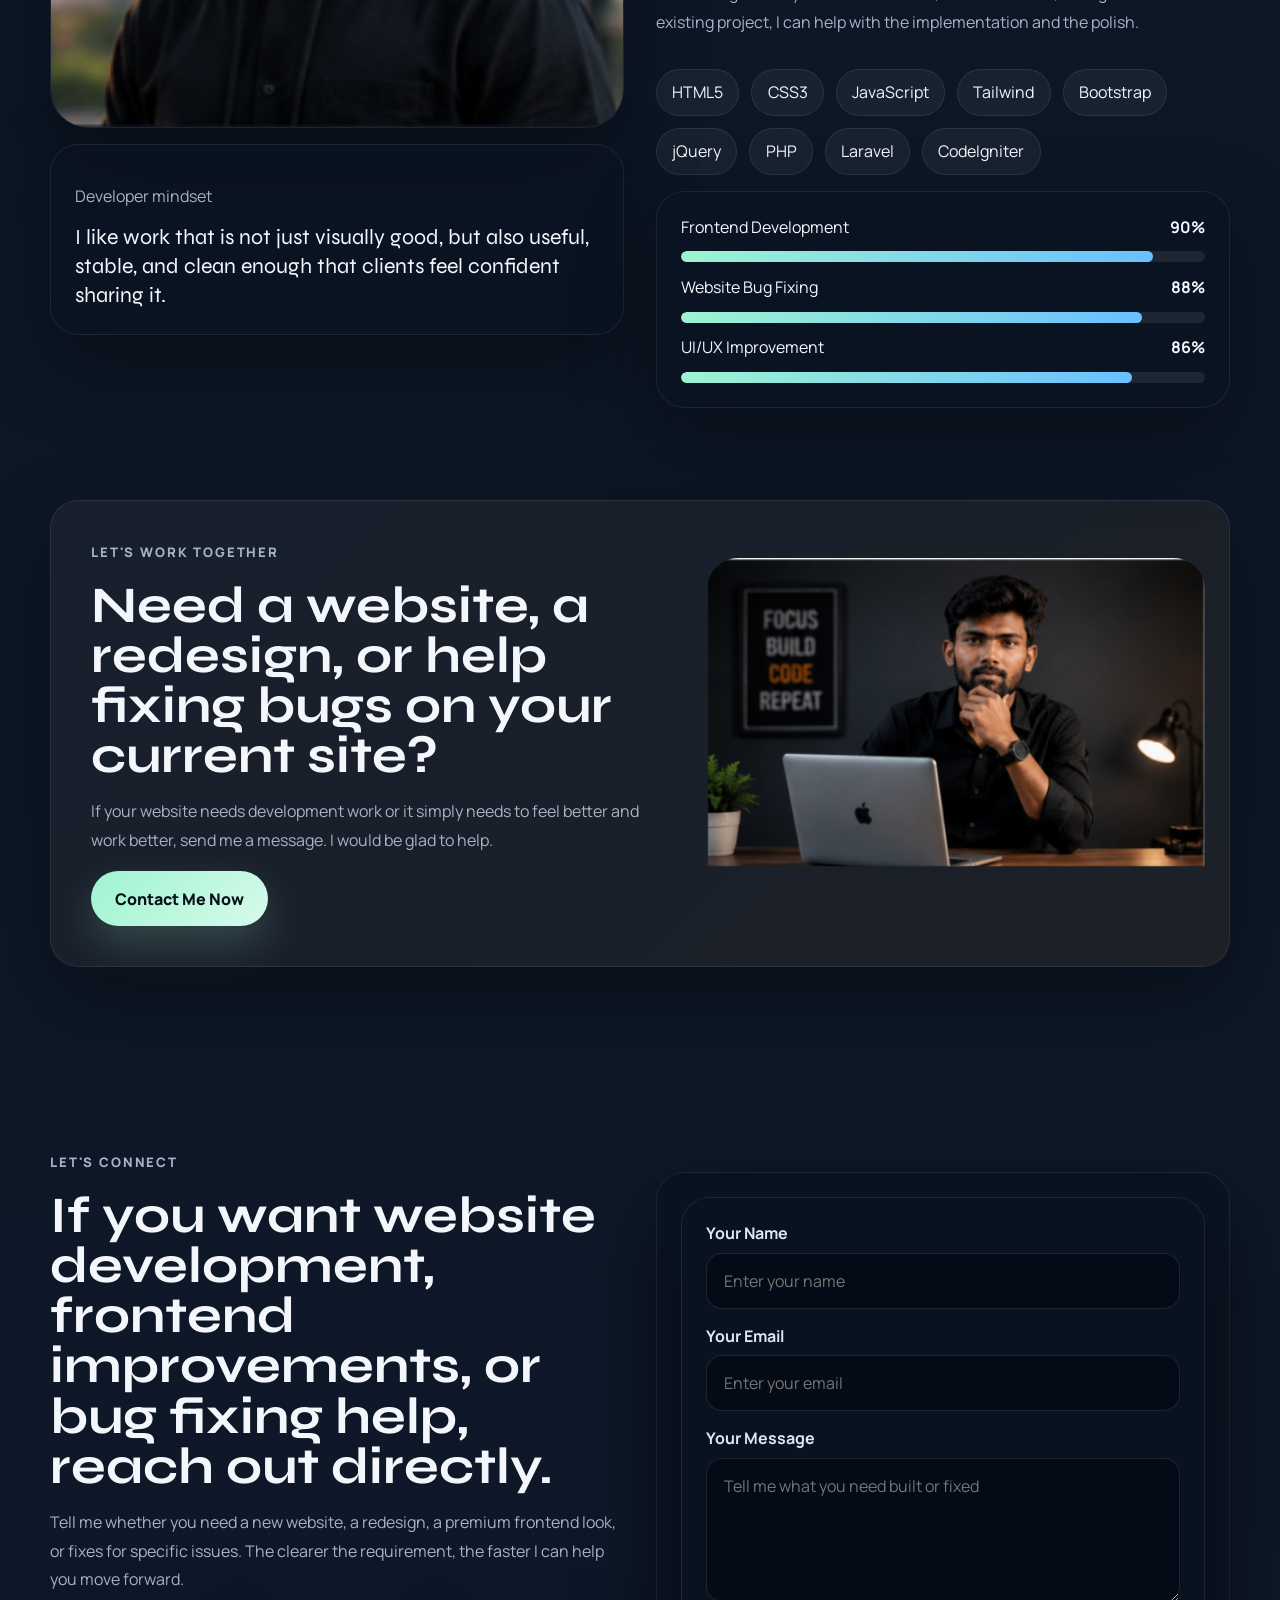
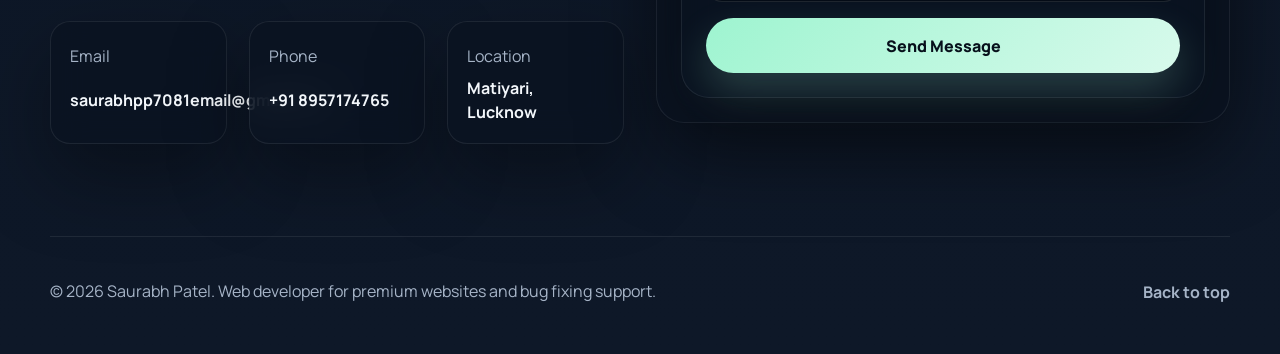
==== commit deee0588: "Add branded photos and stronger developer marketing copy" ====
--- a/index.html
+++ b/index.html
@@ -5,9 +5,9 @@
   <meta name="viewport" content="width=device-width, initial-scale=1.0">
   <meta
     name="description"
-    content="Saurabh Patel is a frontend-focused web developer building premium, fast, and conversion-ready digital experiences."
+    content="Saurabh Patel is a web developer for premium websites, frontend revamps, bug fixes, and performance-focused web experiences."
   >
-  <title>Saurabh Patel | Premium Web Developer Portfolio</title>
+  <title>Saurabh Patel | Web Developer, Website Builder & Bug Fix Expert</title>
   <link rel="preconnect" href="https://fonts.googleapis.com">
   <link rel="preconnect" href="https://fonts.gstatic.com" crossorigin>
   <link
@@ -48,7 +48,7 @@
             <a href="#services">Services</a>
             <a href="#about">About</a>
             <a href="#contact">Contact</a>
-            <a class="nav-cta" href="#contact">Start a Project</a>
+            <a class="nav-cta" href="#contact">Hire Me</a>
           </div>
         </nav>
       </div>
@@ -56,67 +56,73 @@
 
     <main>
       <section class="hero section">
-        <div class="container hero-grid">
+        <div class="container hero-grid hero-grid-strong">
           <div class="hero-copy reveal">
-            <p class="eyebrow">Premium websites for serious brands</p>
+            <p class="eyebrow">Website development + bug fixing</p>
             <h1>
-              Clean design.
-              <span class="gradient-text">Sharp frontend.</span>
-              A website that finally feels worth showing off.
+              I build websites that look premium
+              <span class="gradient-text">and fix the issues</span>
+              that make people leave.
             </h1>
             <p class="hero-text">
-              I help businesses, founders, and personal brands launch websites
-              that look premium, feel smooth, and communicate quality in the
-              first few seconds. No generic layouts. No dull sections. Just a
-              polished digital presence that stands out.
+              I'm Saurabh Patel, a web developer who helps businesses,
+              founders, and personal brands with modern websites, frontend
+              revamps, mobile responsiveness, speed improvements, and bug fixes
+              that need to be solved properly.
             </p>
 
             <div class="hero-actions">
-              <a class="button button-primary" href="#work">View My Work</a>
-              <a class="button button-secondary" href="#contact">Let's Talk</a>
+              <a class="button button-primary" href="#contact">Get Your Website Built</a>
+              <a class="button button-secondary" href="#services">Fix My Website Issues</a>
             </div>
 
             <div class="hero-note">
               <span class="status-dot"></span>
-              Available for portfolio sites, business websites, and landing page revamps
+              Available for new websites, redesigns, frontend fixes, bug resolution, and ongoing support
+            </div>
+
+            <div class="hero-problems">
+              <div class="problem-pill">Broken layout on mobile?</div>
+              <div class="problem-pill">Form or button not working?</div>
+              <div class="problem-pill">Need a clean premium site?</div>
             </div>
           </div>
 
           <div class="hero-visual reveal">
-            <article class="hero-stage">
+            <article class="hero-stage hero-stage-photo">
               <div class="hero-stage-topline">
-                <span>Premium web developer</span>
-                <span id="typingText">UI Systems</span>
-              </div>
-
-              <div class="hero-portrait">
-                <img src="upload/saurabh.png" alt="Portrait of Saurabh Patel">
+                <span>Developer for serious web work</span>
+                <span id="typingText">Bug Fixes</span>
+              </div>
+
+              <div class="hero-portrait hero-portrait-wide">
+                <img src="upload/saurabh-dev-setup.png" alt="Saurabh Patel working at a coding setup">
               </div>
 
               <div class="hero-stage-cards">
                 <div class="stage-card">
-                  <span class="card-label">Current Focus</span>
-                  <strong>Frontend that feels premium on first look</strong>
+                  <span class="card-label">What clients usually need</span>
+                  <strong>Website development, redesign, responsiveness, bug fixing</strong>
                 </div>
                 <div class="stage-card">
-                  <span class="card-label">What I improve</span>
-                  <strong>Visual hierarchy, responsiveness, and polish</strong>
+                  <span class="card-label">Why they contact me</span>
+                  <strong>Because the site should look better and work better at the same time</strong>
                 </div>
               </div>
             </article>
 
             <div class="hero-metrics">
               <div class="metric-block">
-                <strong>30+</strong>
-                <span>Responsive builds delivered</span>
+                <strong>Frontend</strong>
+                <span>Modern UI, clean sections, polished responsive layout</span>
               </div>
               <div class="metric-block">
-                <strong>Fast</strong>
-                <span>Performance-minded frontend execution</span>
+                <strong>Fixes</strong>
+                <span>Layout bugs, broken pages, form issues, visual inconsistencies</span>
               </div>
               <div class="metric-block">
-                <strong>Premium</strong>
-                <span>Clear visual direction with modern interactions</span>
+                <strong>Delivery</strong>
+                <span>Clear communication, practical implementation, premium finish</span>
               </div>
             </div>
           </div>
@@ -127,14 +133,15 @@
         <div class="container">
           <div class="intro-band-inner reveal">
             <p>
-              I build websites that feel more expensive, more confident, and
-              more intentional than the usual template-looking pages.
+              If your website looks average, feels outdated, loads awkwardly on
+              mobile, or has bugs that hurt trust, I can help you fix it and
+              level it up.
             </p>
             <div class="intro-tags">
-              <span>Responsive</span>
-              <span>Conversion-focused</span>
-              <span>Modern motion</span>
-              <span>Clean UI</span>
+              <span>Website builds</span>
+              <span>Bug fixing</span>
+              <span>Frontend revamp</span>
+              <span>Responsive cleanup</span>
             </div>
           </div>
         </div>
@@ -143,94 +150,88 @@
       <section class="section" id="work">
         <div class="container">
           <div class="section-heading reveal">
-            <p class="eyebrow">Featured work</p>
-            <h2>Showcase-style projects with stronger layout, better presence, and cleaner messaging.</h2>
+            <p class="eyebrow">What I can do for you</p>
+            <h2>Hire me when you need a website that looks professional, works smoothly, and feels much better than it does right now.</h2>
             <p>
-              These concepts are designed to look refined and business-ready,
-              with a focus on stronger first impressions and smoother browsing.
+              I work on new website builds, redesigns, frontend polish, and bug
+              fixes that directly improve the way your website looks and
+              performs.
             </p>
           </div>
 
           <div class="filter-bar reveal" role="tablist" aria-label="Project filters">
             <button class="filter-chip is-active" type="button" data-filter="all">All</button>
-            <button class="filter-chip" type="button" data-filter="business">Business</button>
-            <button class="filter-chip" type="button" data-filter="portfolio">Portfolio</button>
-            <button class="filter-chip" type="button" data-filter="ecommerce">E-commerce</button>
+            <button class="filter-chip" type="button" data-filter="website">Website Builds</button>
+            <button class="filter-chip" type="button" data-filter="bugfix">Bug Fixes</button>
+            <button class="filter-chip" type="button" data-filter="frontend">Frontend Polish</button>
           </div>
 
           <div class="project-grid project-grid-featured">
-            <article class="project-card project-card-featured reveal" data-category="portfolio">
+            <article class="project-card project-card-featured reveal" data-category="website">
               <div class="project-visual">
-                <img
-                  src="https://images.unsplash.com/photo-1498050108023-c5249f4df085?auto=format&fit=crop&w=1400&q=80"
-                  alt="Portfolio website preview"
-                >
+                <img src="upload/saurabh-laptop.png" alt="Saurabh Patel at a laptop ready to build websites">
               </div>
               <div class="project-content">
                 <div class="project-topline">
-                  <span>Portfolio Direction</span>
-                  <span>2026</span>
-                </div>
-                <h3>Creative personal brand website with a premium editorial feel</h3>
+                  <span>Website development</span>
+                  <span>Premium builds</span>
+                </div>
+                <h3>Business sites, personal portfolios, landing pages, and premium brand websites</h3>
                 <p>
-                  Designed for a developer or creative professional who wants a
-                  polished online presence, clear storytelling, and a stronger
-                  “this looks serious” first impression.
+                  If you need a fresh website from scratch, I can build a clean,
+                  modern, responsive website that presents your business or
+                  personal brand properly and makes a stronger first impression.
                 </p>
                 <div class="tag-row">
-                  <span>Brand-first layout</span>
-                  <span>Motion feel</span>
-                  <span>High contrast UI</span>
-                </div>
-              </div>
-            </article>
-
-            <article class="project-card reveal" data-category="business">
+                  <span>Custom layout</span>
+                  <span>Responsive design</span>
+                  <span>Professional presentation</span>
+                </div>
+              </div>
+            </article>
+
+            <article class="project-card reveal" data-category="bugfix">
               <div class="project-visual">
-                <img
-                  src="https://images.unsplash.com/photo-1516321318423-f06f85e504b3?auto=format&fit=crop&w=1200&q=80"
-                  alt="Business website preview"
-                >
+                <img src="upload/saurabh-dev-setup.png" alt="Saurabh Patel solving coding issues">
               </div>
               <div class="project-content">
                 <div class="project-topline">
-                  <span>Business</span>
-                  <span>Lead generation</span>
-                </div>
-                <h3>Service business site with trust-led structure</h3>
+                  <span>Bug fixing</span>
+                  <span>Problem solving</span>
+                </div>
+                <h3>Fixing broken pages, mobile issues, layout bugs, and non-working sections</h3>
                 <p>
-                  Built around clarity, credibility, and calls to action that
-                  feel natural instead of pushy.
+                  If something on your website is not working the way it should,
+                  I can inspect it, fix it cleanly, and make sure the experience
+                  feels stable again.
                 </p>
                 <div class="tag-row">
-                  <span>Trust signals</span>
-                  <span>Section flow</span>
-                  <span>CTA strategy</span>
-                </div>
-              </div>
-            </article>
-
-            <article class="project-card reveal" data-category="ecommerce">
+                  <span>UI bugs</span>
+                  <span>Broken forms</span>
+                  <span>Responsive issues</span>
+                </div>
+              </div>
+            </article>
+
+            <article class="project-card reveal" data-category="frontend">
               <div class="project-visual">
-                <img
-                  src="https://images.unsplash.com/photo-1556740749-887f6717d7e4?auto=format&fit=crop&w=1200&q=80"
-                  alt="E-commerce interface preview"
-                >
+                <img src="upload/saurabh-outdoor.png" alt="Portrait of Saurabh Patel outdoors">
               </div>
               <div class="project-content">
                 <div class="project-topline">
-                  <span>E-commerce</span>
-                  <span>UX-focused</span>
-                </div>
-                <h3>Storefront concept with sharper product storytelling</h3>
+                  <span>Frontend polish</span>
+                  <span>UI improvement</span>
+                </div>
+                <h3>Making websites feel cleaner, sharper, and more premium visually</h3>
                 <p>
-                  Structured to make browsing feel cleaner, products feel more
-                  premium, and the interface easier to trust.
+                  When the site technically works but still feels dull, I can
+                  improve the spacing, hierarchy, content flow, and overall
+                  visual quality so it feels more impressive.
                 </p>
                 <div class="tag-row">
-                  <span>Product focus</span>
-                  <span>Cleaner hierarchy</span>
-                  <span>Conversion UX</span>
+                  <span>Better hierarchy</span>
+                  <span>Cleaner design</span>
+                  <span>Stronger branding</span>
                 </div>
               </div>
             </article>
@@ -242,37 +243,37 @@
         <div class="container">
           <div class="section-heading reveal">
             <p class="eyebrow">Services</p>
-            <h2>I take rough, average-looking web pages and turn them into work that feels crisp, modern, and premium.</h2>
+            <h2>People should contact you because your website looks strong. They should contact me because I can make that happen.</h2>
             <p>
-              Whether you need a full build or just a better visual direction,
-              I focus on the details that make people stay longer and trust the
-              brand faster.
+              I help with the technical part and the visual part together, so
+              the result does not just work, it also feels more trustworthy and
+              professional.
             </p>
           </div>
 
           <div class="service-grid service-grid-strong">
             <article class="service-card reveal">
               <span class="service-index">01</span>
-              <h3>Premium Landing Pages</h3>
-              <p>Focused layouts for offers, personal brands, and service campaigns that need a stronger first impression.</p>
+              <h3>Website Design & Development</h3>
+              <p>Clean, modern websites for businesses, founders, portfolios, agencies, and personal brands.</p>
             </article>
 
             <article class="service-card reveal">
               <span class="service-index">02</span>
-              <h3>Business Website Revamp</h3>
-              <p>Refreshing outdated business sites with better hierarchy, spacing, and a more trustworthy visual identity.</p>
+              <h3>Bug Fixing & UI Repairs</h3>
+              <p>Fixing broken layouts, mobile issues, overlap problems, forms, buttons, and frontend bugs.</p>
             </article>
 
             <article class="service-card reveal">
               <span class="service-index">03</span>
-              <h3>Portfolio Websites</h3>
-              <p>Custom personal websites that present your skills and work in a much more serious, memorable way.</p>
+              <h3>Responsive Optimization</h3>
+              <p>Making your website work better and look more polished on mobile, tablet, and desktop.</p>
             </article>
 
             <article class="service-card reveal">
               <span class="service-index">04</span>
-              <h3>Responsive Frontend Build</h3>
-              <p>Clean implementation across mobile and desktop so the site keeps its quality at every screen size.</p>
+              <h3>Website Revamp</h3>
+              <p>Turning outdated, average-looking websites into cleaner and more premium digital experiences.</p>
             </article>
           </div>
         </div>
@@ -281,28 +282,48 @@
       <section class="section" id="process">
         <div class="container process-grid">
           <div class="section-heading reveal">
-            <p class="eyebrow">Process</p>
-            <h2>A simple workflow that keeps the result sharp and the experience smooth.</h2>
+            <p class="eyebrow">Why people hire me</p>
+            <h2>I am useful when you need both development work and practical problem-solving on the same website.</h2>
           </div>
 
           <div class="process-cards">
             <article class="process-card reveal">
               <span>01</span>
-              <h3>Understand the goal</h3>
-              <p>I first understand what the website should communicate and what kind of impression it needs to leave.</p>
+              <h3>New website needed</h3>
+              <p>Your business or profile needs a modern, premium-looking website that actually represents you properly.</p>
             </article>
 
             <article class="process-card reveal">
               <span>02</span>
-              <h3>Shape the visual direction</h3>
-              <p>Then I build a layout system with stronger hierarchy, cleaner spacing, and a more premium tone.</p>
+              <h3>Current website has issues</h3>
+              <p>Pages break, sections look odd, mobile view is weak, or forms and buttons are not behaving correctly.</p>
             </article>
 
             <article class="process-card reveal">
               <span>03</span>
-              <h3>Polish the frontend</h3>
-              <p>Finally I refine responsiveness, motion, and finishing details so the site feels complete, not rushed.</p>
-            </article>
+              <h3>Frontend needs to feel better</h3>
+              <p>You want the website to feel smoother, cleaner, and more trustworthy without settling for a generic look.</p>
+            </article>
+          </div>
+        </div>
+      </section>
+
+      <section class="section urgency-section">
+        <div class="container">
+          <div class="urgency-panel reveal">
+            <div class="urgency-copy">
+              <p class="eyebrow">Need a quick fix?</p>
+              <h2>If your website has bugs, broken sections, poor responsiveness, or design issues, send me the problem and I can work on it.</h2>
+              <ul class="feature-list feature-list-tight">
+                <li>Broken layout on mobile or desktop</li>
+                <li>Non-working forms, buttons, or links</li>
+                <li>Frontend styling issues and UI cleanup</li>
+                <li>General website improvements and polish</li>
+              </ul>
+            </div>
+            <div class="urgency-media">
+              <img src="upload/saurabh-dev-setup.png" alt="Developer workspace for bug fixing and frontend work">
+            </div>
           </div>
         </div>
       </section>
@@ -311,25 +332,25 @@
         <div class="container about-grid">
           <div class="about-visual reveal">
             <div class="about-image-card">
-              <img src="upload/saurabh.png" alt="Saurabh Patel portrait">
+              <img src="upload/saurabh-outdoor.png" alt="Saurabh Patel portrait">
             </div>
             <div class="about-quote-card">
-              <p class="quote-kicker">Design philosophy</p>
+              <p class="quote-kicker">Developer mindset</p>
               <p>
-                A good website should not just work. It should make the person
-                visiting it feel they are dealing with quality.
+                I like work that is not just visually good, but also useful,
+                stable, and clean enough that clients feel confident sharing it.
               </p>
             </div>
           </div>
 
           <div class="about-panel reveal">
             <p class="eyebrow">About me</p>
-            <h2>I care about clean frontend execution, but I care even more about how the final website feels.</h2>
+            <h2>I am a developer who can build your website, improve the frontend, and help fix issues that are hurting the overall experience.</h2>
             <p>
               I work with HTML, CSS, JavaScript, Tailwind, Bootstrap, jQuery,
-              PHP, Laravel, and CodeIgniter. My focus is creating websites that
-              are visually stronger, easier to use, and polished enough to feel
-              genuinely premium.
+              PHP, Laravel, and CodeIgniter. If you need a new site, a visual
+              refresh, or bug fixes on an existing project, I can help with the
+              implementation and the polish.
             </p>
             <div class="skills-cloud">
               <span>HTML5</span>
@@ -351,16 +372,16 @@
               <div class="progress"><span style="width: 90%"></span></div>
 
               <div class="metric-row">
-                <span>UI/UX Direction</span>
+                <span>Website Bug Fixing</span>
+                <strong>88%</strong>
+              </div>
+              <div class="progress"><span style="width: 88%"></span></div>
+
+              <div class="metric-row">
+                <span>UI/UX Improvement</span>
                 <strong>86%</strong>
               </div>
               <div class="progress"><span style="width: 86%"></span></div>
-
-              <div class="metric-row">
-                <span>Performance Focus</span>
-                <strong>82%</strong>
-              </div>
-              <div class="progress"><span style="width: 82%"></span></div>
             </div>
           </div>
         </div>
@@ -368,12 +389,20 @@
 
       <section class="section cta-section">
         <div class="container">
-          <div class="cta-panel reveal">
-            <div>
-              <p class="eyebrow">Ready when you are</p>
-              <h2>Let's turn your current website into something that actually looks premium.</h2>
-            </div>
-            <a class="button button-primary" href="#contact">Start Your Project</a>
+          <div class="cta-panel cta-panel-media reveal">
+            <div class="cta-copy">
+              <p class="eyebrow">Let's work together</p>
+              <h2>Need a website, a redesign, or help fixing bugs on your current site?</h2>
+              <p>
+                If your website needs development work or it simply needs to
+                feel better and work better, send me a message. I would be glad
+                to help.
+              </p>
+              <a class="button button-primary" href="#contact">Contact Me Now</a>
+            </div>
+            <div class="cta-media">
+              <img src="upload/saurabh-laptop.png" alt="Saurabh Patel available for website development and bug fixing">
+            </div>
           </div>
         </div>
       </section>
@@ -382,11 +411,11 @@
         <div class="container contact-grid">
           <div class="contact-copy reveal">
             <p class="eyebrow">Let's connect</p>
-            <h2>If you want a cleaner, more impressive website, let's build it properly.</h2>
+            <h2>If you want website development, frontend improvements, or bug fixing help, reach out directly.</h2>
             <p>
-              Reach out for portfolio websites, business sites, landing pages,
-              or a full frontend refresh. I am available to discuss direction,
-              timelines, and how to make the site feel much stronger overall.
+              Tell me whether you need a new website, a redesign, a premium
+              frontend look, or fixes for specific issues. The clearer the
+              requirement, the faster I can help you move forward.
             </p>
 
             <div class="contact-cards">
@@ -417,7 +446,7 @@
               </label>
               <label>
                 <span>Your Message</span>
-                <textarea name="message" rows="5" placeholder="Tell me about your project"></textarea>
+                <textarea name="message" rows="5" placeholder="Tell me what you need built or fixed"></textarea>
               </label>
               <button class="button button-primary button-full" type="submit">Send Message</button>
             </form>
@@ -428,7 +457,7 @@
 
     <footer class="footer">
       <div class="container footer-row">
-        <p>&copy; 2026 Saurabh Patel. Crafted with a premium-first frontend approach.</p>
+        <p>&copy; 2026 Saurabh Patel. Web developer for premium websites and bug fixing support.</p>
         <a href="#top">Back to top</a>
       </div>
     </footer>
--- a/style.css
+++ b/style.css
@@ -5,18 +5,16 @@
 }
 
 :root {
-  --bg: #08111d;
-  --bg-soft: #101b2b;
-  --surface: rgba(11, 21, 37, 0.78);
-  --surface-strong: rgba(15, 26, 46, 0.94);
-  --surface-alt: rgba(244, 174, 104, 0.08);
+  --bg: #07101b;
+  --surface: rgba(10, 19, 33, 0.8);
+  --surface-strong: rgba(14, 24, 42, 0.94);
   --surface-border: rgba(255, 255, 255, 0.08);
-  --text: #f4f7fb;
-  --muted: #a9b7c8;
-  --accent: #9ef5d0;
-  --accent-2: #63baff;
-  --accent-3: #f4ae68;
-  --shadow: 0 32px 80px rgba(0, 0, 0, 0.34);
+  --text: #f3f7fb;
+  --muted: #a6b4c7;
+  --accent: #9ef4d0;
+  --accent-2: #68bfff;
+  --accent-3: #ffb56b;
+  --shadow: 0 32px 80px rgba(0, 0, 0, 0.35);
   --radius-xl: 38px;
   --radius-lg: 28px;
   --radius-md: 22px;
@@ -34,20 +32,21 @@
   color: var(--text);
   font-family: "Manrope", sans-serif;
   background:
-    radial-gradient(circle at 8% 12%, rgba(99, 186, 255, 0.16), transparent 28%),
-    radial-gradient(circle at 90% 10%, rgba(244, 174, 104, 0.12), transparent 20%),
-    linear-gradient(180deg, #07101b 0%, #0a1422 50%, #0c1727 100%);
+    radial-gradient(circle at 10% 10%, rgba(104, 191, 255, 0.17), transparent 26%),
+    radial-gradient(circle at 88% 16%, rgba(255, 181, 107, 0.12), transparent 18%),
+    linear-gradient(180deg, #07101a 0%, #0a1421 45%, #0e1828 100%);
 }
 
 body::before {
   content: "";
   position: fixed;
   inset: 0;
-  background: linear-gradient(90deg, rgba(255, 255, 255, 0.015) 1px, transparent 1px);
+  background-image:
+    linear-gradient(rgba(255, 255, 255, 0.02) 1px, transparent 1px),
+    linear-gradient(90deg, rgba(255, 255, 255, 0.02) 1px, transparent 1px);
   background-size: 72px 72px;
-  opacity: 0.28;
+  mask-image: linear-gradient(180deg, black, transparent 94%);
   pointer-events: none;
-  mask-image: linear-gradient(180deg, black, transparent 90%);
 }
 
 img {
@@ -78,44 +77,44 @@
 .ambient {
   position: fixed;
   border-radius: 999px;
-  filter: blur(84px);
+  filter: blur(88px);
   pointer-events: none;
-  opacity: 0.54;
+  opacity: 0.5;
   z-index: 0;
 }
 
 .ambient-one {
-  top: 6rem;
+  top: 5rem;
   left: -4rem;
   width: 18rem;
   height: 18rem;
-  background: rgba(99, 186, 255, 0.14);
+  background: rgba(104, 191, 255, 0.14);
 }
 
 .ambient-two {
-  right: -3rem;
-  top: 18rem;
-  width: 16rem;
-  height: 16rem;
-  background: rgba(158, 245, 208, 0.12);
+  right: -2rem;
+  top: 20rem;
+  width: 14rem;
+  height: 14rem;
+  background: rgba(158, 244, 208, 0.12);
 }
 
 .ambient-three {
-  right: 6rem;
+  right: 7rem;
   bottom: 4rem;
-  width: 20rem;
-  height: 20rem;
-  background: rgba(244, 174, 104, 0.1);
+  width: 18rem;
+  height: 18rem;
+  background: rgba(255, 181, 107, 0.1);
 }
 
 .ambient-grid {
   position: fixed;
   inset: 0;
   background-image:
-    linear-gradient(rgba(255, 255, 255, 0.025) 1px, transparent 1px),
-    linear-gradient(90deg, rgba(255, 255, 255, 0.025) 1px, transparent 1px);
+    linear-gradient(rgba(255, 255, 255, 0.022) 1px, transparent 1px),
+    linear-gradient(90deg, rgba(255, 255, 255, 0.022) 1px, transparent 1px);
   background-size: 72px 72px;
-  mask-image: radial-gradient(circle at center, black 18%, transparent 82%);
+  mask-image: radial-gradient(circle at center, black 22%, transparent 84%);
   pointer-events: none;
 }
 
@@ -140,7 +139,7 @@
 }
 
 .gradient-text {
-  background: linear-gradient(120deg, var(--accent) 0%, var(--accent-2) 48%, #ffffff 100%);
+  background: linear-gradient(120deg, var(--accent) 0%, var(--accent-2) 45%, #ffffff 100%);
   -webkit-background-clip: text;
   background-clip: text;
   color: transparent;
@@ -151,7 +150,7 @@
   top: 0;
   z-index: 40;
   backdrop-filter: blur(16px);
-  background: rgba(4, 10, 18, 0.52);
+  background: rgba(4, 10, 18, 0.56);
   border-bottom: 1px solid rgba(255, 255, 255, 0.06);
 }
 
@@ -177,7 +176,7 @@
   height: 2.8rem;
   border-radius: 50%;
   background: linear-gradient(135deg, var(--accent), var(--accent-2));
-  color: #08111d;
+  color: #07101b;
   font-family: "Syne", sans-serif;
 }
 
@@ -239,31 +238,36 @@
 }
 
 .hero {
-  padding-top: 3.75rem;
+  padding-top: 3.5rem;
 }
 
 .hero-grid,
 .about-grid,
 .contact-grid {
   display: grid;
-  grid-template-columns: minmax(0, 1.02fr) minmax(0, 0.98fr);
+  grid-template-columns: minmax(0, 1fr) minmax(0, 1fr);
   gap: 2rem;
   align-items: center;
+}
+
+.hero-grid-strong {
+  align-items: start;
 }
 
 .hero-copy h1,
 .section-heading h2,
 .about-panel h2,
 .contact-copy h2,
-.cta-panel h2 {
+.cta-copy h2,
+.urgency-copy h2 {
   margin: 0;
   font-family: "Syne", sans-serif;
   line-height: 0.98;
 }
 
 .hero-copy h1 {
-  max-width: 11ch;
-  font-size: clamp(3.1rem, 7vw, 5.3rem);
+  max-width: 10.8ch;
+  font-size: clamp(3.2rem, 7vw, 5.35rem);
 }
 
 .hero-text,
@@ -273,9 +277,11 @@
 .project-content p,
 .service-card p,
 .process-card p,
+.metric-block span,
 .contact-card span,
 .hero-note,
-.footer-row p {
+.footer-row p,
+.cta-copy p {
   color: var(--muted);
   line-height: 1.8;
 }
@@ -311,9 +317,9 @@
 }
 
 .button-primary {
-  color: #08111d;
-  background: linear-gradient(135deg, var(--accent), #d5f9ec);
-  box-shadow: 0 18px 40px rgba(158, 245, 208, 0.2);
+  color: #07101b;
+  background: linear-gradient(135deg, var(--accent), #d8faec);
+  box-shadow: 0 18px 40px rgba(158, 244, 208, 0.2);
 }
 
 .button-secondary {
@@ -342,8 +348,33 @@
   height: 0.65rem;
   border-radius: 50%;
   background: var(--accent);
-  box-shadow: 0 0 0 0 rgba(158, 245, 208, 0.7);
+  box-shadow: 0 0 0 0 rgba(158, 244, 208, 0.7);
   animation: pulse 2s infinite;
+}
+
+.hero-problems,
+.intro-tags,
+.filter-bar,
+.tag-row,
+.skills-cloud {
+  display: flex;
+  flex-wrap: wrap;
+  gap: 0.75rem;
+}
+
+.problem-pill,
+.intro-tags span,
+.filter-chip,
+.tag-row span,
+.skills-cloud span {
+  padding: 0.72rem 0.95rem;
+  border-radius: 999px;
+  background: rgba(255, 255, 255, 0.05);
+  border: 1px solid rgba(255, 255, 255, 0.08);
+}
+
+.hero-problems {
+  margin-top: 1.2rem;
 }
 
 .hero-visual {
@@ -363,7 +394,8 @@
 .cta-panel,
 .contact-card,
 .contact-form-wrap,
-.contact-form {
+.contact-form,
+.urgency-panel {
   background: var(--surface);
   border: 1px solid var(--surface-border);
   box-shadow: var(--shadow);
@@ -379,26 +411,36 @@
   display: flex;
   justify-content: space-between;
   gap: 1rem;
-  padding: 0.7rem 0.6rem 1rem;
+  padding: 0.7rem 0.5rem 1rem;
   color: var(--muted);
   font-size: 0.9rem;
 }
 
+.hero-portrait,
+.project-visual,
+.urgency-media,
+.cta-media,
+.about-image-card {
+  overflow: hidden;
+}
+
 .hero-portrait {
-  overflow: hidden;
   border-radius: calc(var(--radius-xl) - 0.4rem);
-  min-height: 32rem;
-  background:
-    linear-gradient(180deg, rgba(255, 255, 255, 0.02), rgba(255, 255, 255, 0)),
-    #0b1626;
+  min-height: 30rem;
+}
+
+.hero-portrait-wide {
+  min-height: 34rem;
 }
 
 .hero-portrait img,
+.project-visual img,
+.urgency-media img,
+.cta-media img,
 .about-image-card img {
   width: 100%;
   height: 100%;
   object-fit: cover;
-  object-position: center top;
 }
 
 .hero-stage-cards {
@@ -442,7 +484,7 @@
 
 .metric-block strong {
   font-family: "Syne", sans-serif;
-  font-size: 1.28rem;
+  font-size: 1.26rem;
 }
 
 .intro-band {
@@ -451,54 +493,36 @@
 
 .intro-band-inner {
   display: grid;
-  grid-template-columns: minmax(0, 1.1fr) minmax(0, 0.9fr);
+  grid-template-columns: minmax(0, 1.12fr) minmax(0, 0.88fr);
   gap: 1.5rem;
   align-items: center;
   padding: 1.5rem 1.7rem;
   border-radius: 2rem;
   background:
-    linear-gradient(135deg, rgba(255, 255, 255, 0.05), rgba(244, 174, 104, 0.06)),
+    linear-gradient(135deg, rgba(255, 255, 255, 0.05), rgba(255, 181, 107, 0.08)),
     var(--surface);
 }
 
 .intro-band-inner p {
   margin: 0;
   font-family: "Syne", sans-serif;
-  font-size: clamp(1.4rem, 3vw, 2.3rem);
+  font-size: clamp(1.45rem, 3vw, 2.35rem);
   line-height: 1.15;
 }
 
-.intro-tags,
-.filter-bar,
-.tag-row,
-.skills-cloud {
-  display: flex;
-  flex-wrap: wrap;
-  gap: 0.75rem;
-}
-
-.intro-tags span,
-.filter-chip,
-.tag-row span,
-.skills-cloud span {
-  padding: 0.7rem 0.92rem;
-  border-radius: 999px;
-  background: rgba(255, 255, 255, 0.05);
-  border: 1px solid rgba(255, 255, 255, 0.08);
-}
-
 .section-heading {
   display: grid;
   gap: 0.85rem;
-  max-width: 49rem;
+  max-width: 52rem;
   margin-bottom: 2rem;
 }
 
 .section-heading h2,
 .about-panel h2,
 .contact-copy h2,
-.cta-panel h2 {
-  font-size: clamp(2.1rem, 4vw, 3.55rem);
+.cta-copy h2,
+.urgency-copy h2 {
+  font-size: clamp(2.05rem, 4vw, 3.45rem);
 }
 
 .project-grid,
@@ -516,26 +540,22 @@
 .project-card-featured {
   grid-column: span 2;
   display: grid;
-  grid-template-columns: minmax(0, 1.15fr) minmax(0, 0.85fr);
-  align-items: stretch;
+  grid-template-columns: minmax(0, 1.05fr) minmax(0, 0.95fr);
 }
 
 .project-card {
+  border-radius: var(--radius-lg);
   overflow: hidden;
-  border-radius: var(--radius-lg);
   transition: transform 220ms ease, border-color 220ms ease;
 }
 
 .project-card:hover {
   transform: translateY(-5px);
-  border-color: rgba(158, 245, 208, 0.26);
-}
-
-.project-visual img {
-  width: 100%;
-  height: 100%;
+  border-color: rgba(158, 244, 208, 0.25);
+}
+
+.project-visual {
   min-height: 20rem;
-  object-fit: cover;
 }
 
 .project-content {
@@ -559,7 +579,7 @@
 }
 
 .project-content h3 {
-  font-size: 1.45rem;
+  font-size: 1.42rem;
 }
 
 .filter-chip {
@@ -567,8 +587,8 @@
 }
 
 .filter-chip.is-active {
-  color: #08111d;
-  background: linear-gradient(135deg, var(--accent), rgba(99, 186, 255, 0.88));
+  color: #07101b;
+  background: linear-gradient(135deg, var(--accent), rgba(104, 191, 255, 0.9));
 }
 
 .section-contrast {
@@ -580,8 +600,8 @@
   position: absolute;
   inset: 3rem 0;
   background:
-    linear-gradient(135deg, rgba(255, 255, 255, 0.03), rgba(244, 174, 104, 0.05)),
-    rgba(8, 15, 28, 0.65);
+    linear-gradient(135deg, rgba(255, 255, 255, 0.03), rgba(255, 181, 107, 0.05)),
+    rgba(8, 15, 28, 0.66);
   border-top: 1px solid rgba(255, 255, 255, 0.05);
   border-bottom: 1px solid rgba(255, 255, 255, 0.05);
 }
@@ -627,22 +647,64 @@
     rgba(10, 19, 35, 0.78);
 }
 
+.urgency-section {
+  padding-top: 0;
+}
+
+.urgency-panel,
+.cta-panel-media {
+  display: grid;
+  grid-template-columns: minmax(0, 1.1fr) minmax(320px, 0.9fr);
+  gap: 1.5rem;
+  align-items: center;
+  padding: 1rem;
+  border-radius: var(--radius-xl);
+}
+
+.urgency-copy,
+.cta-copy {
+  padding: 1rem;
+}
+
+.feature-list {
+  margin: 1rem 0 0;
+  padding-left: 1.15rem;
+}
+
+.feature-list li + li {
+  margin-top: 0.7rem;
+}
+
+.feature-list-tight {
+  margin-top: 1.4rem;
+}
+
+.urgency-media,
+.cta-media {
+  min-height: 22rem;
+  border-radius: calc(var(--radius-xl) - 0.4rem);
+}
+
 .about-visual {
   display: grid;
   gap: 1rem;
 }
 
 .about-image-card {
-  overflow: hidden;
   min-height: 34rem;
   border-radius: var(--radius-xl);
 }
 
+.about-panel {
+  display: grid;
+  gap: 1rem;
+}
+
 .about-quote-card,
 .metrics-card,
+.cta-panel,
 .contact-form,
-.contact-form-wrap,
-.cta-panel {
+.contact-form-wrap {
   padding: 1.5rem;
   border-radius: var(--radius-lg);
 }
@@ -650,13 +712,8 @@
 .about-quote-card p:last-child {
   margin: 0;
   font-family: "Syne", sans-serif;
-  font-size: 1.35rem;
+  font-size: 1.34rem;
   line-height: 1.35;
-}
-
-.about-panel {
-  display: grid;
-  gap: 1rem;
 }
 
 .metrics-card {
@@ -689,13 +746,9 @@
   padding-top: 0;
 }
 
-.cta-panel {
-  display: flex;
-  align-items: center;
-  justify-content: space-between;
-  gap: 1.5rem;
+.cta-panel-media {
   background:
-    linear-gradient(135deg, rgba(255, 255, 255, 0.05), rgba(244, 174, 104, 0.09)),
+    linear-gradient(135deg, rgba(255, 255, 255, 0.05), rgba(255, 181, 107, 0.08)),
     var(--surface);
 }
 
@@ -726,7 +779,7 @@
 }
 
 .contact-form label span {
-  color: #dce6f1;
+  color: #dfe8f1;
   font-weight: 700;
 }
 
@@ -744,7 +797,7 @@
 
 .contact-form input:focus,
 .contact-form textarea:focus {
-  border-color: rgba(158, 245, 208, 0.72);
+  border-color: rgba(158, 244, 208, 0.72);
   transform: translateY(-1px);
 }
 
@@ -783,15 +836,15 @@
 
 @keyframes pulse {
   0% {
-    box-shadow: 0 0 0 0 rgba(158, 245, 208, 0.7);
+    box-shadow: 0 0 0 0 rgba(158, 244, 208, 0.7);
   }
 
   70% {
-    box-shadow: 0 0 0 10px rgba(158, 245, 208, 0);
+    box-shadow: 0 0 0 10px rgba(158, 244, 208, 0);
   }
 
   100% {
-    box-shadow: 0 0 0 0 rgba(158, 245, 208, 0);
+    box-shadow: 0 0 0 0 rgba(158, 244, 208, 0);
   }
 }
 
@@ -800,14 +853,17 @@
   .about-grid,
   .contact-grid,
   .intro-band-inner,
-  .project-card-featured {
+  .project-card-featured,
+  .urgency-panel,
+  .cta-panel-media {
     grid-template-columns: 1fr;
   }
 
+  .hero-metrics,
   .project-grid-featured,
+  .service-grid-strong,
   .process-cards,
-  .contact-cards,
-  .service-grid-strong {
+  .contact-cards {
     grid-template-columns: repeat(2, minmax(0, 1fr));
   }
 
@@ -816,16 +872,7 @@
   }
 
   .hero-copy h1 {
-    max-width: 12ch;
-  }
-
-  .hero-metrics {
-    grid-template-columns: 1fr;
-  }
-
-  .cta-panel {
-    align-items: flex-start;
-    flex-direction: column;
+    max-width: 11.5ch;
   }
 }
 
@@ -871,7 +918,8 @@
   .section-heading h2,
   .about-panel h2,
   .contact-copy h2,
-  .cta-panel h2 {
+  .cta-copy h2,
+  .urgency-copy h2 {
     line-height: 1.02;
   }
 
@@ -881,24 +929,24 @@
   }
 
   .hero-stage-cards,
+  .hero-metrics,
   .project-grid-featured,
+  .service-grid-strong,
   .process-cards,
-  .contact-cards,
-  .service-grid-strong {
+  .contact-cards {
     grid-template-columns: 1fr;
+  }
+
+  .hero-portrait,
+  .hero-portrait-wide,
+  .urgency-media,
+  .cta-media,
+  .about-image-card {
+    min-height: 22rem;
   }
 
   .hero-note {
     border-radius: 1.2rem;
-  }
-
-  .hero-portrait,
-  .about-image-card {
-    min-height: 24rem;
-  }
-
-  .intro-band-inner p {
-    font-size: 1.6rem;
   }
 
   .filter-bar {
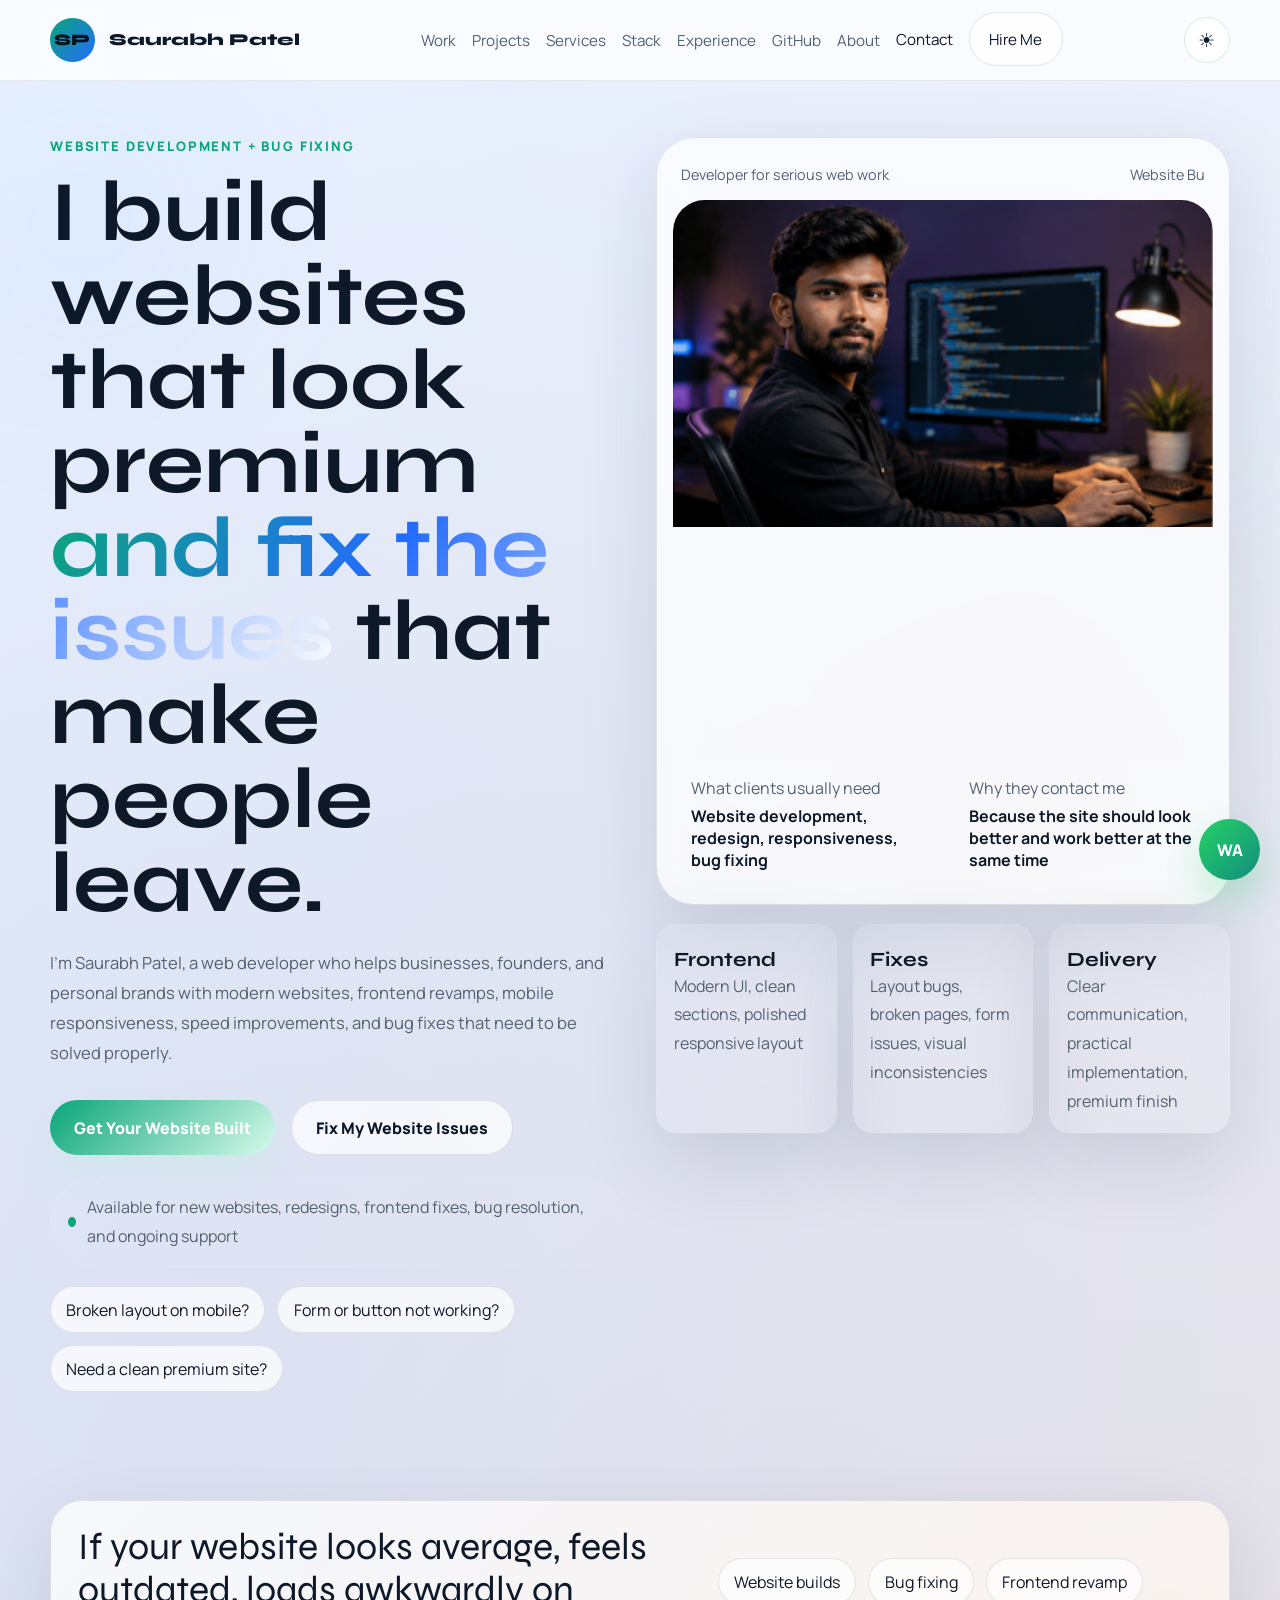
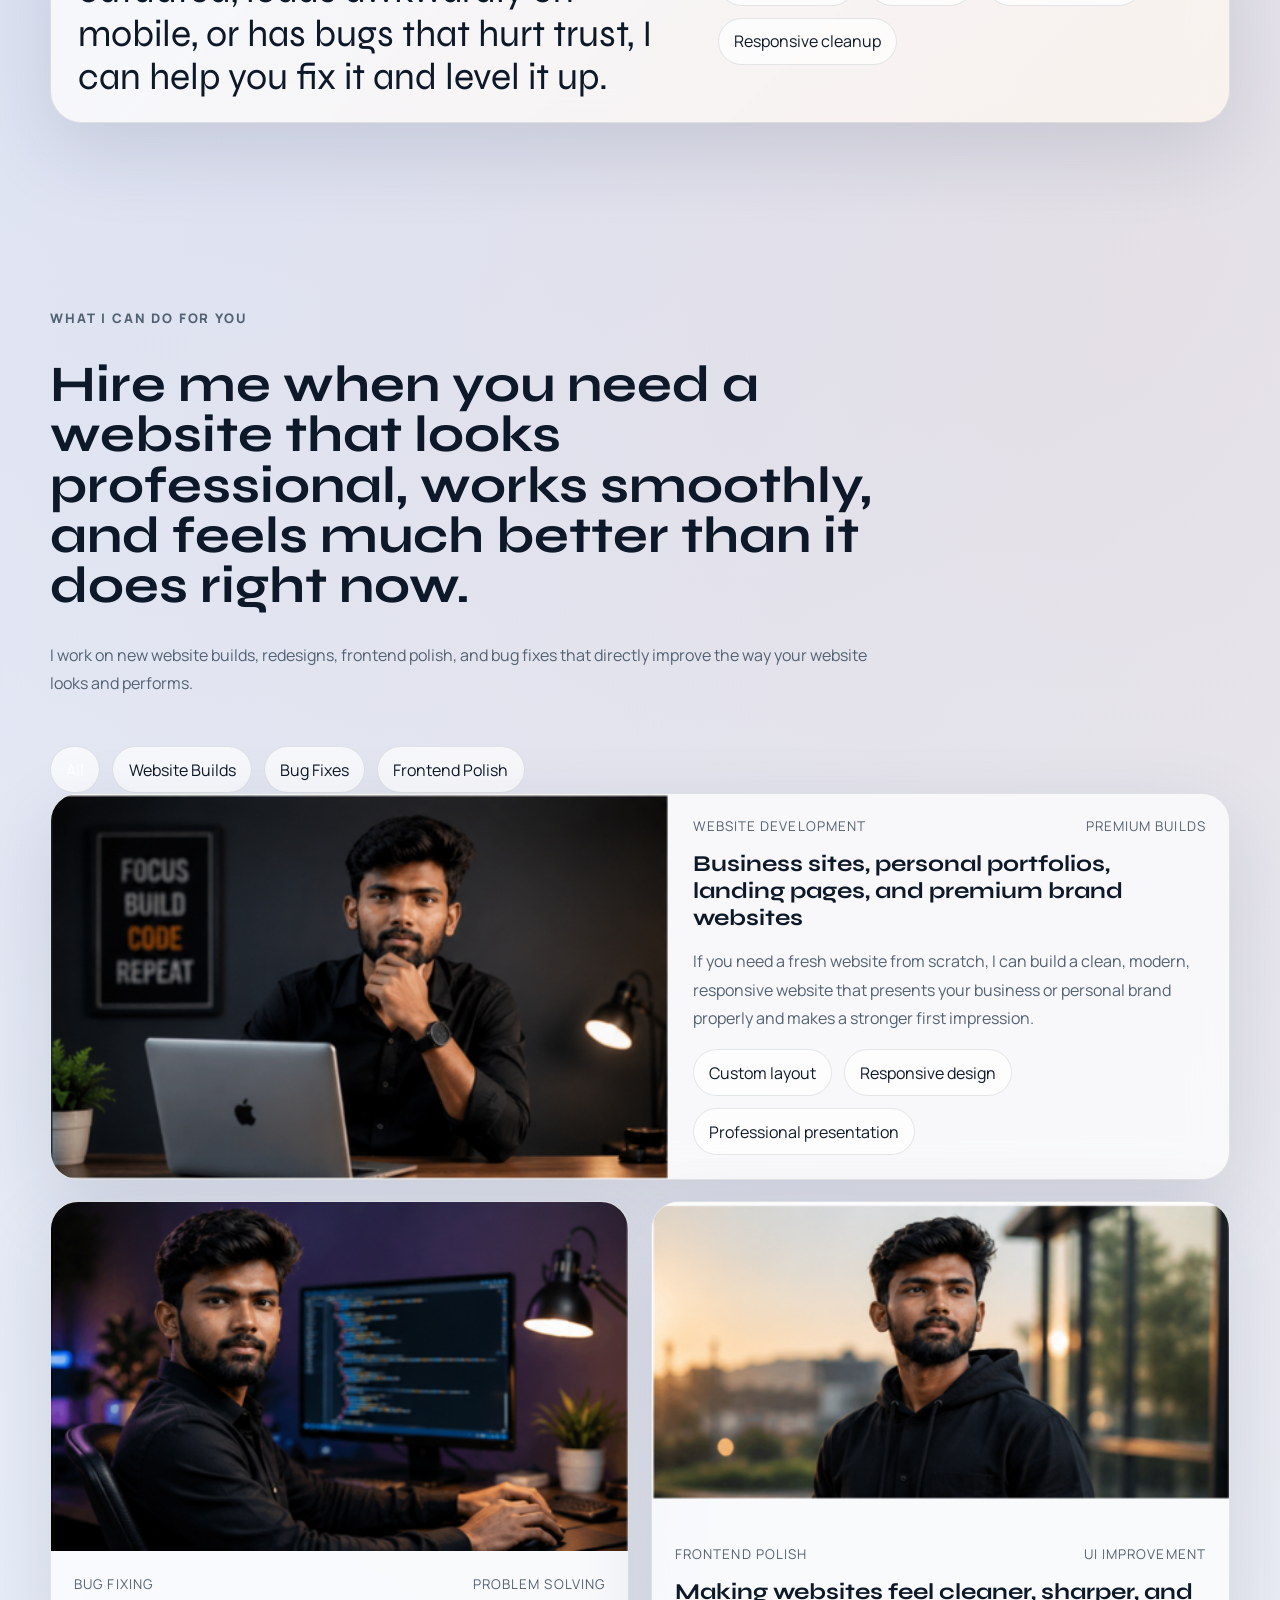
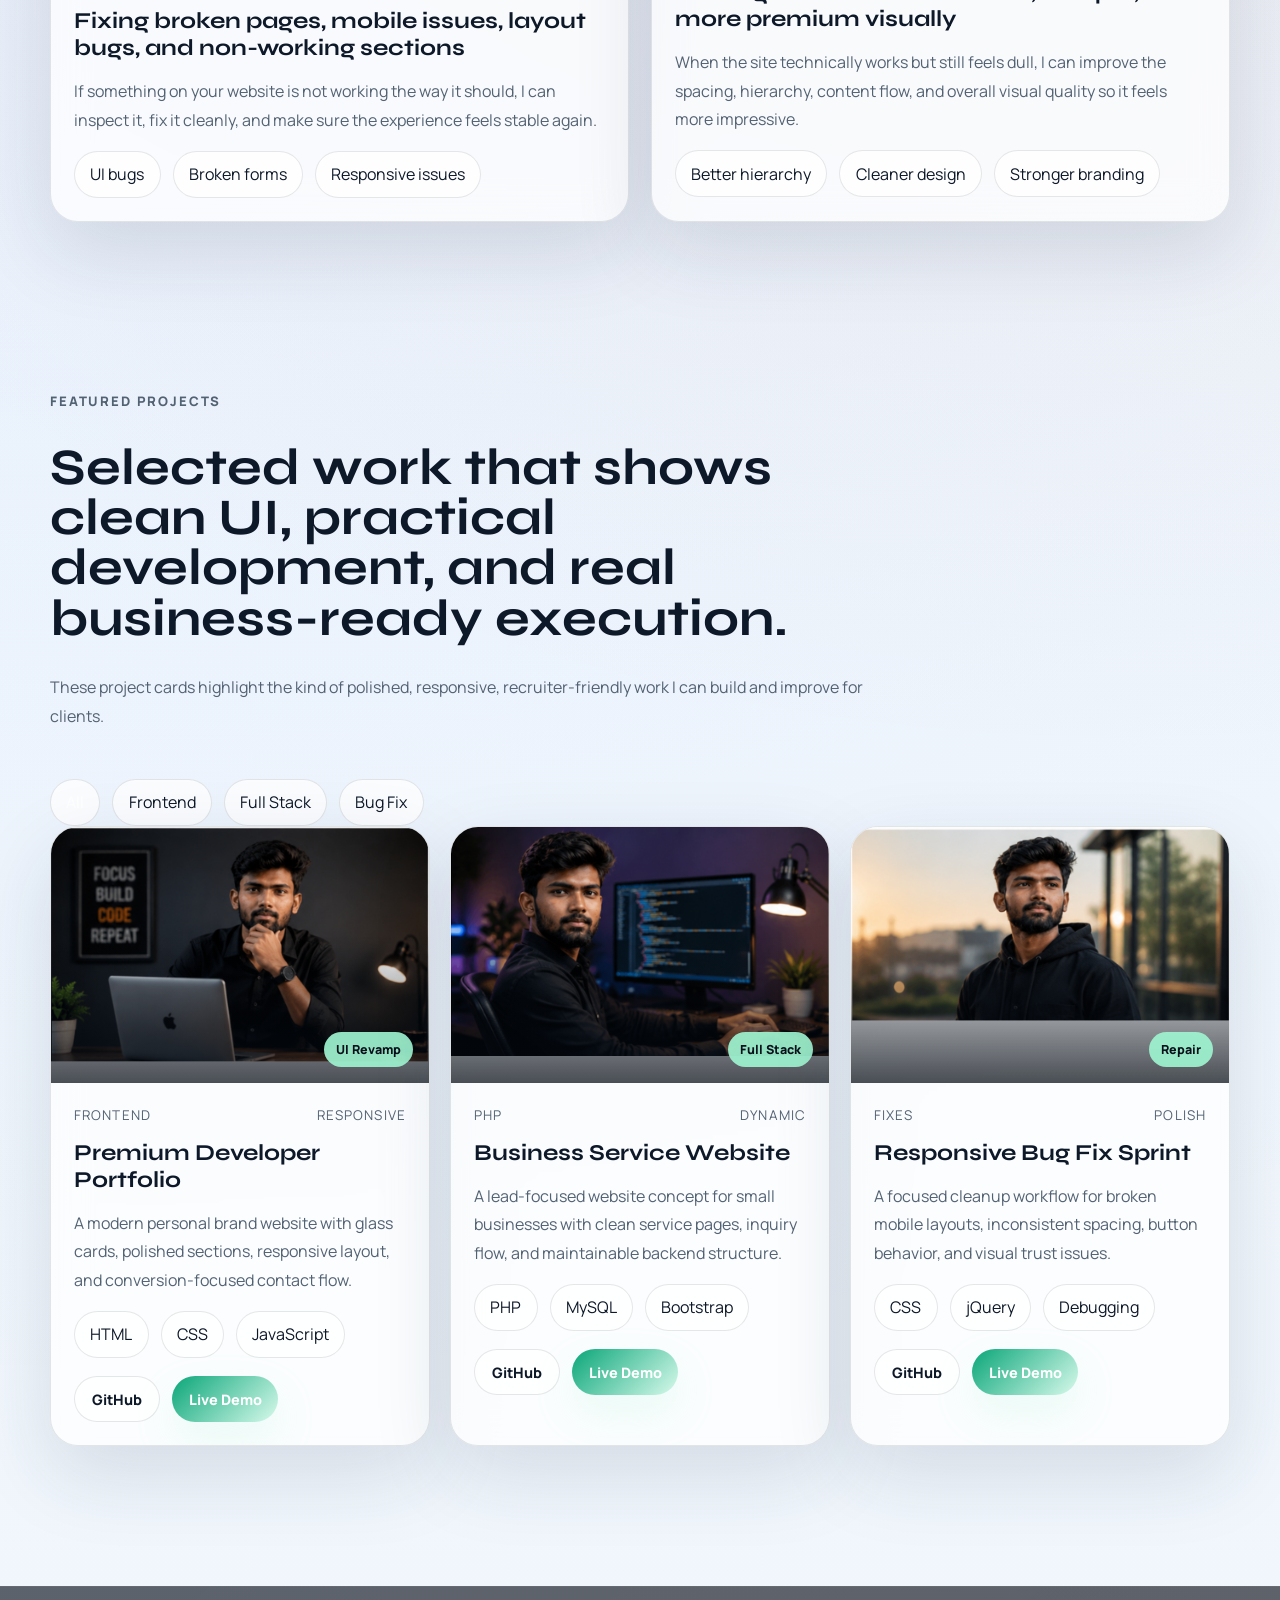
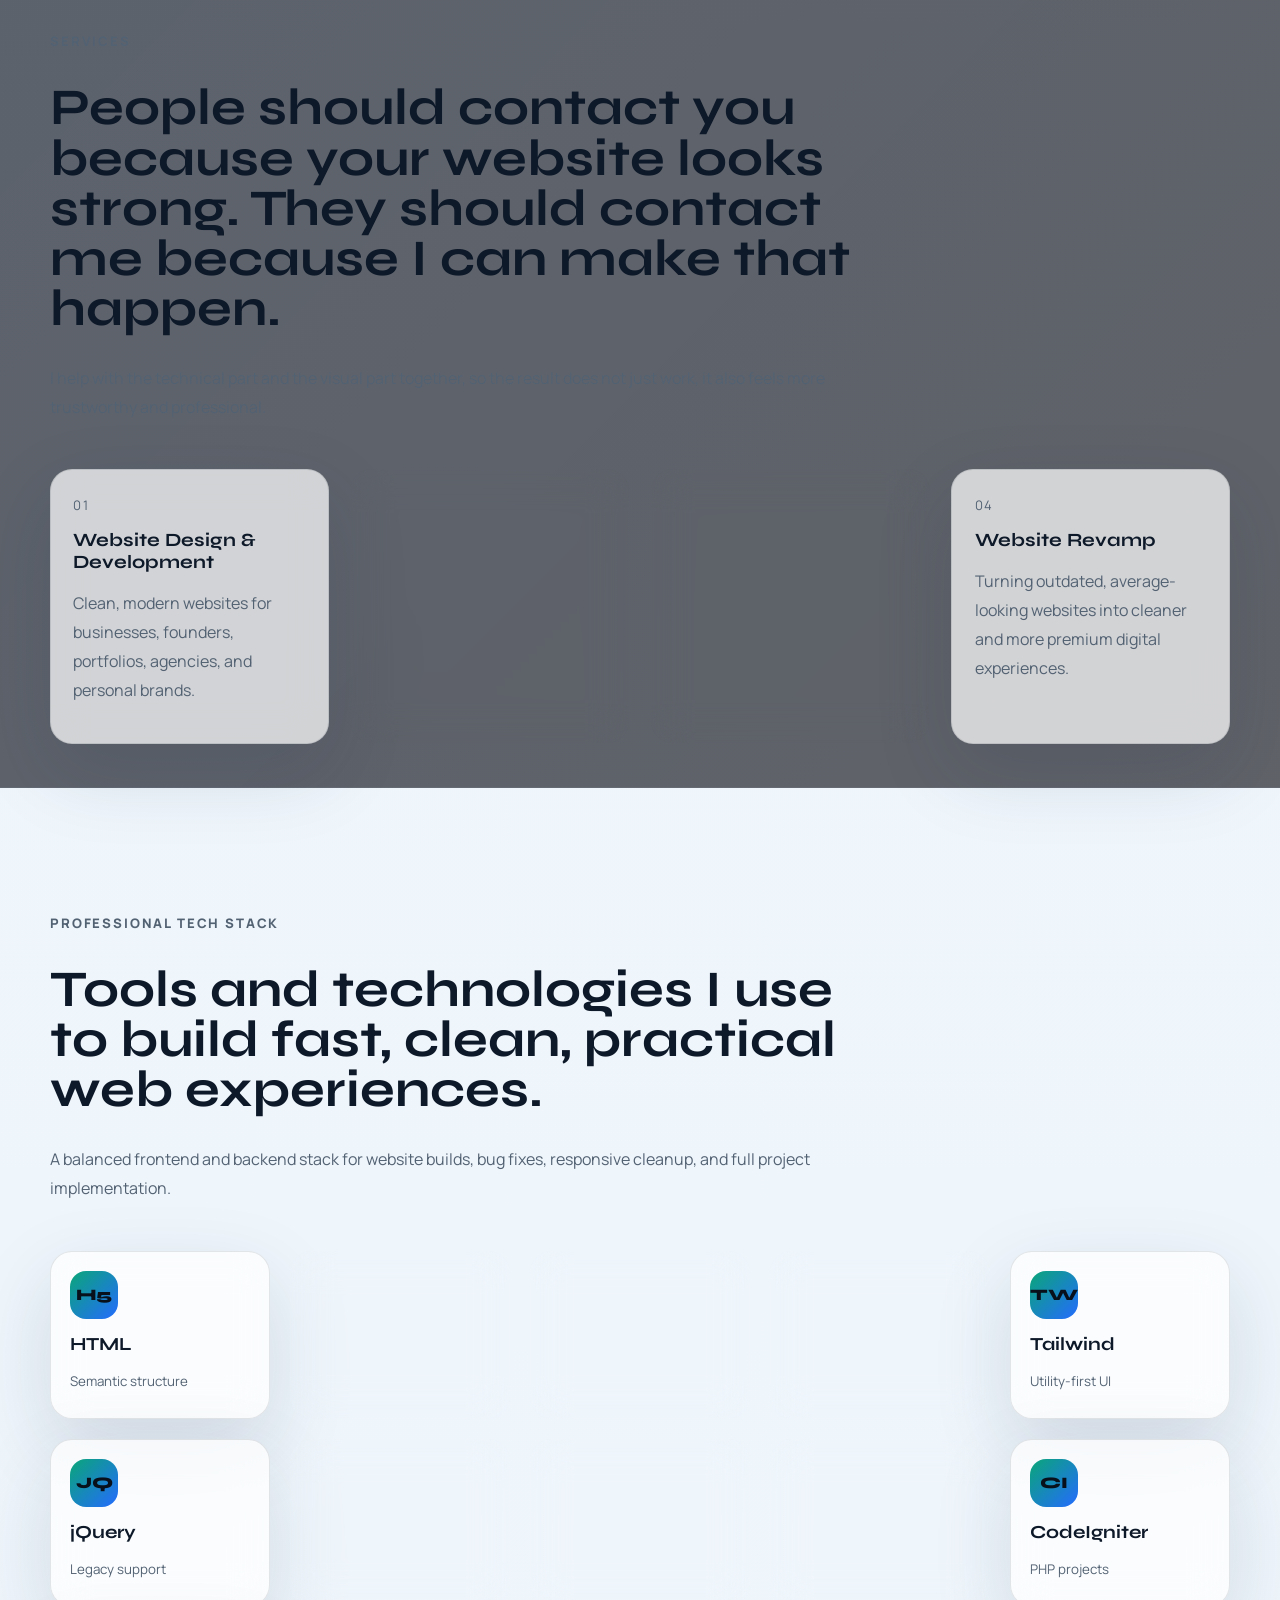
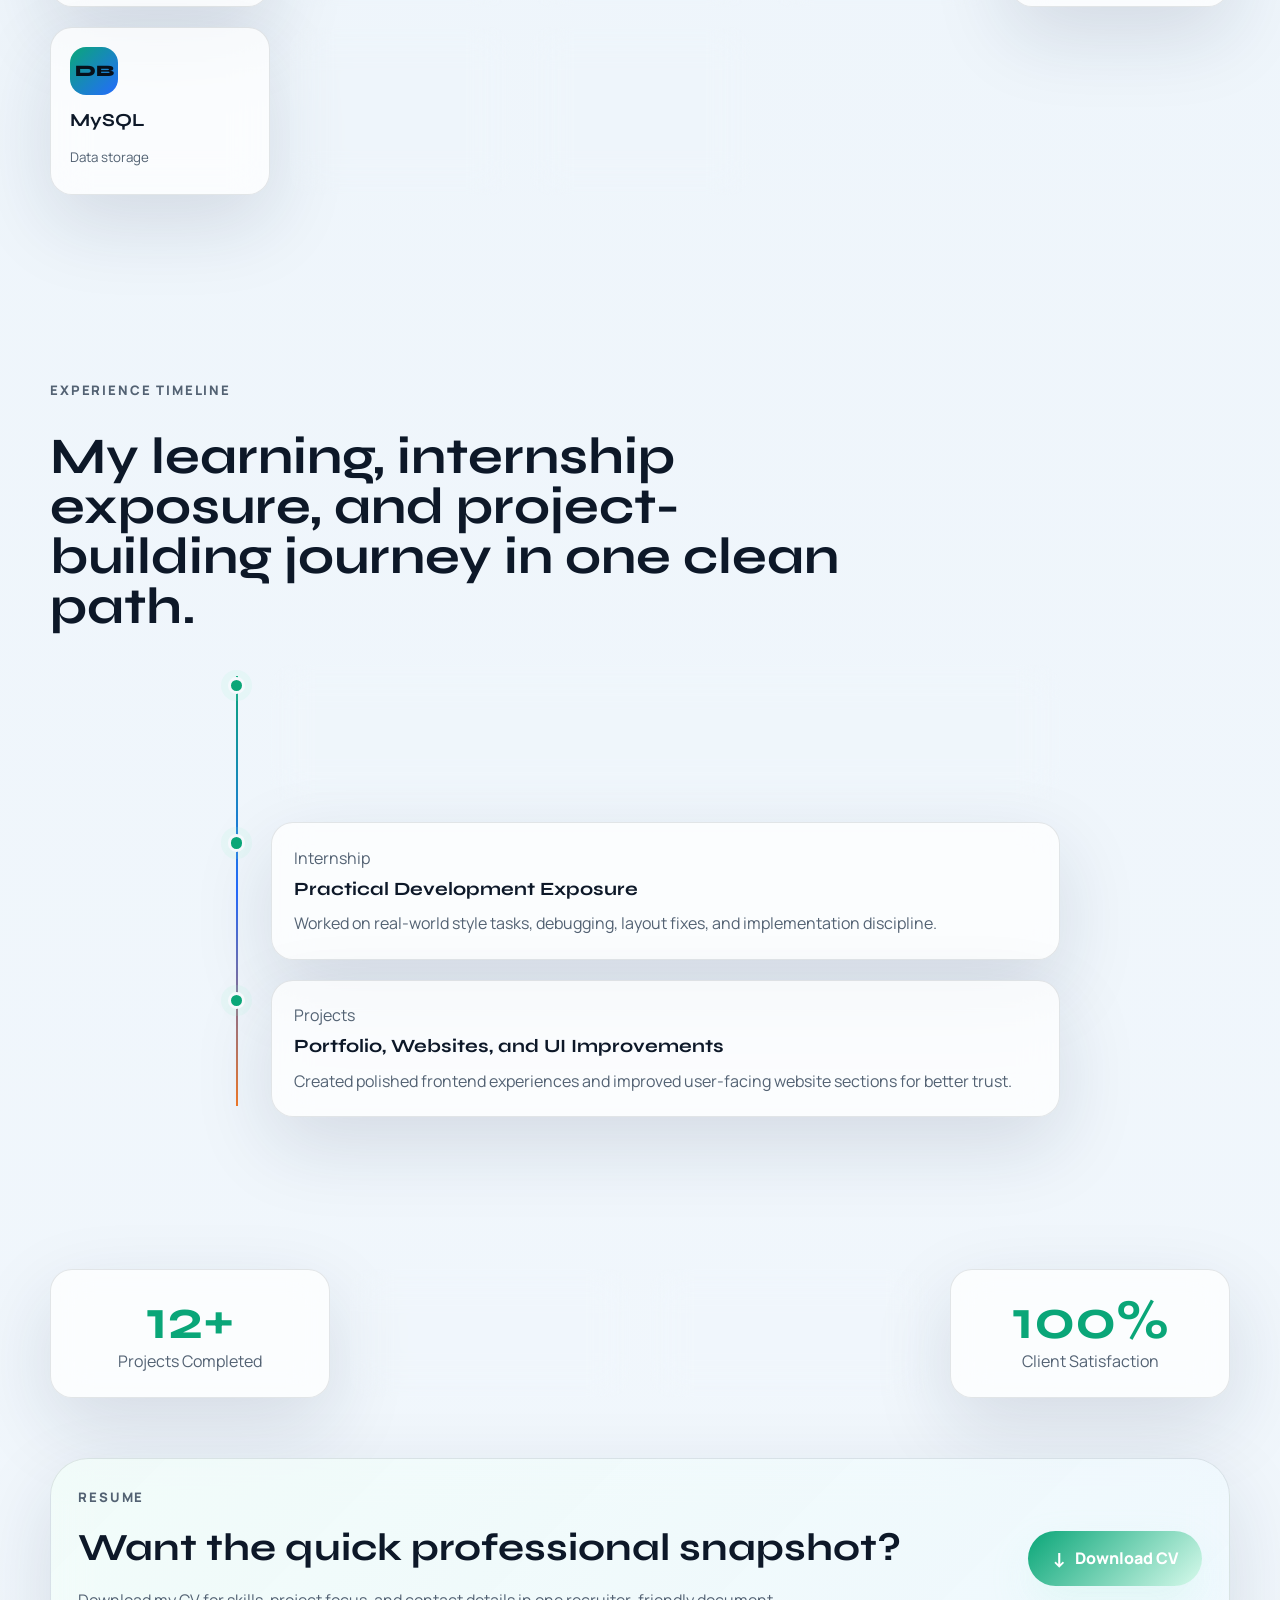
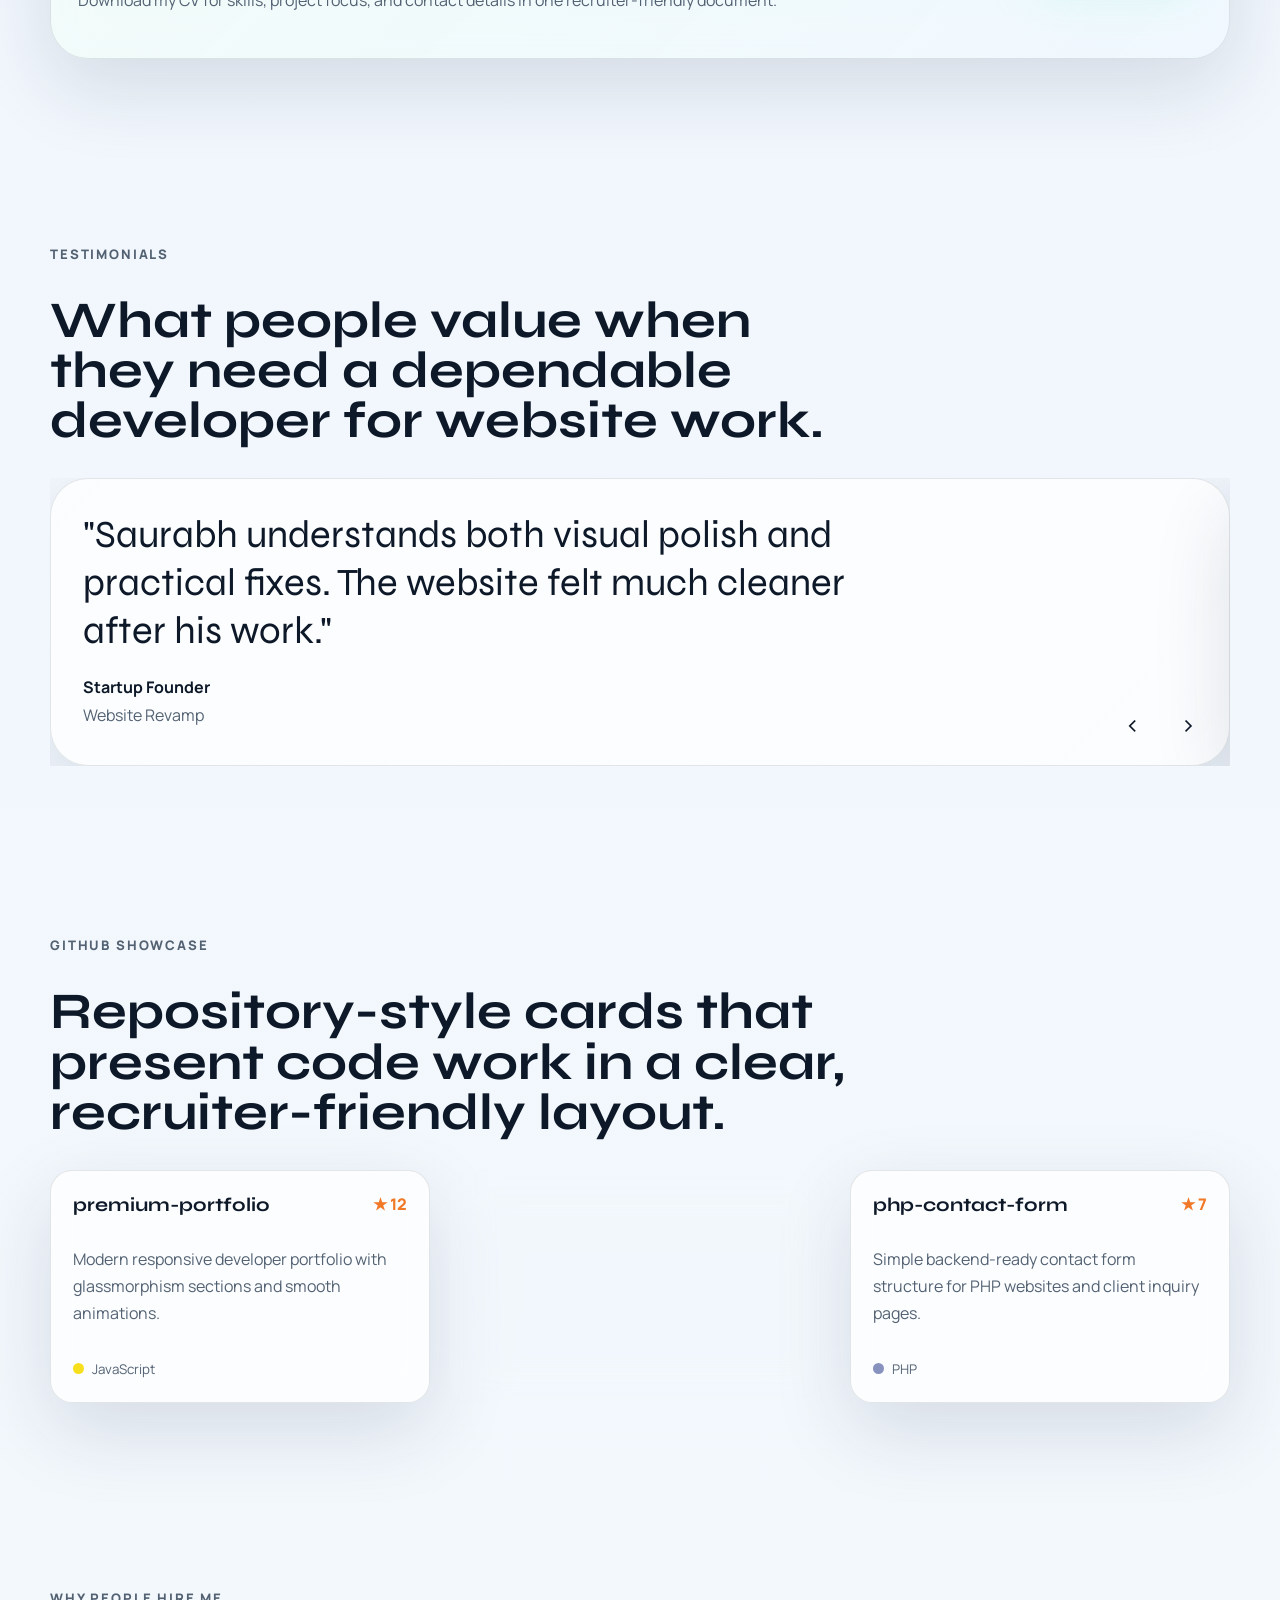
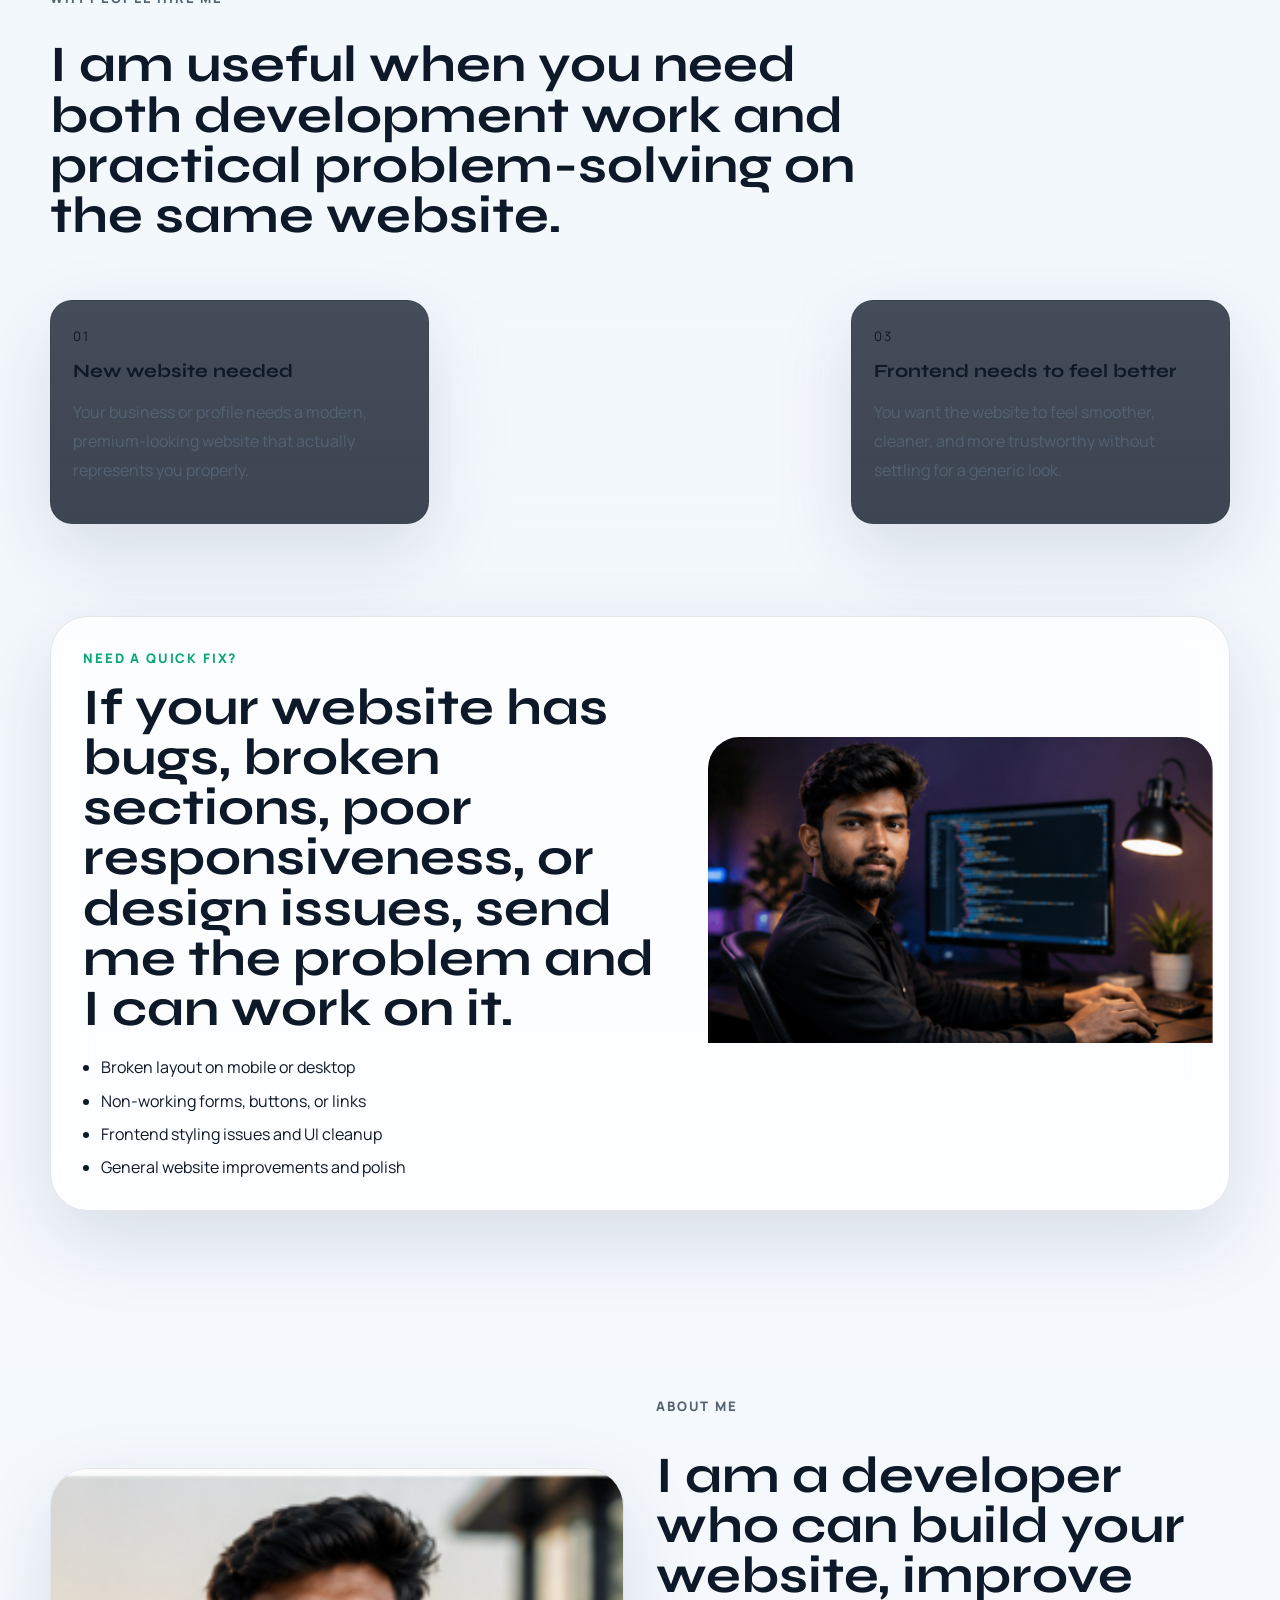
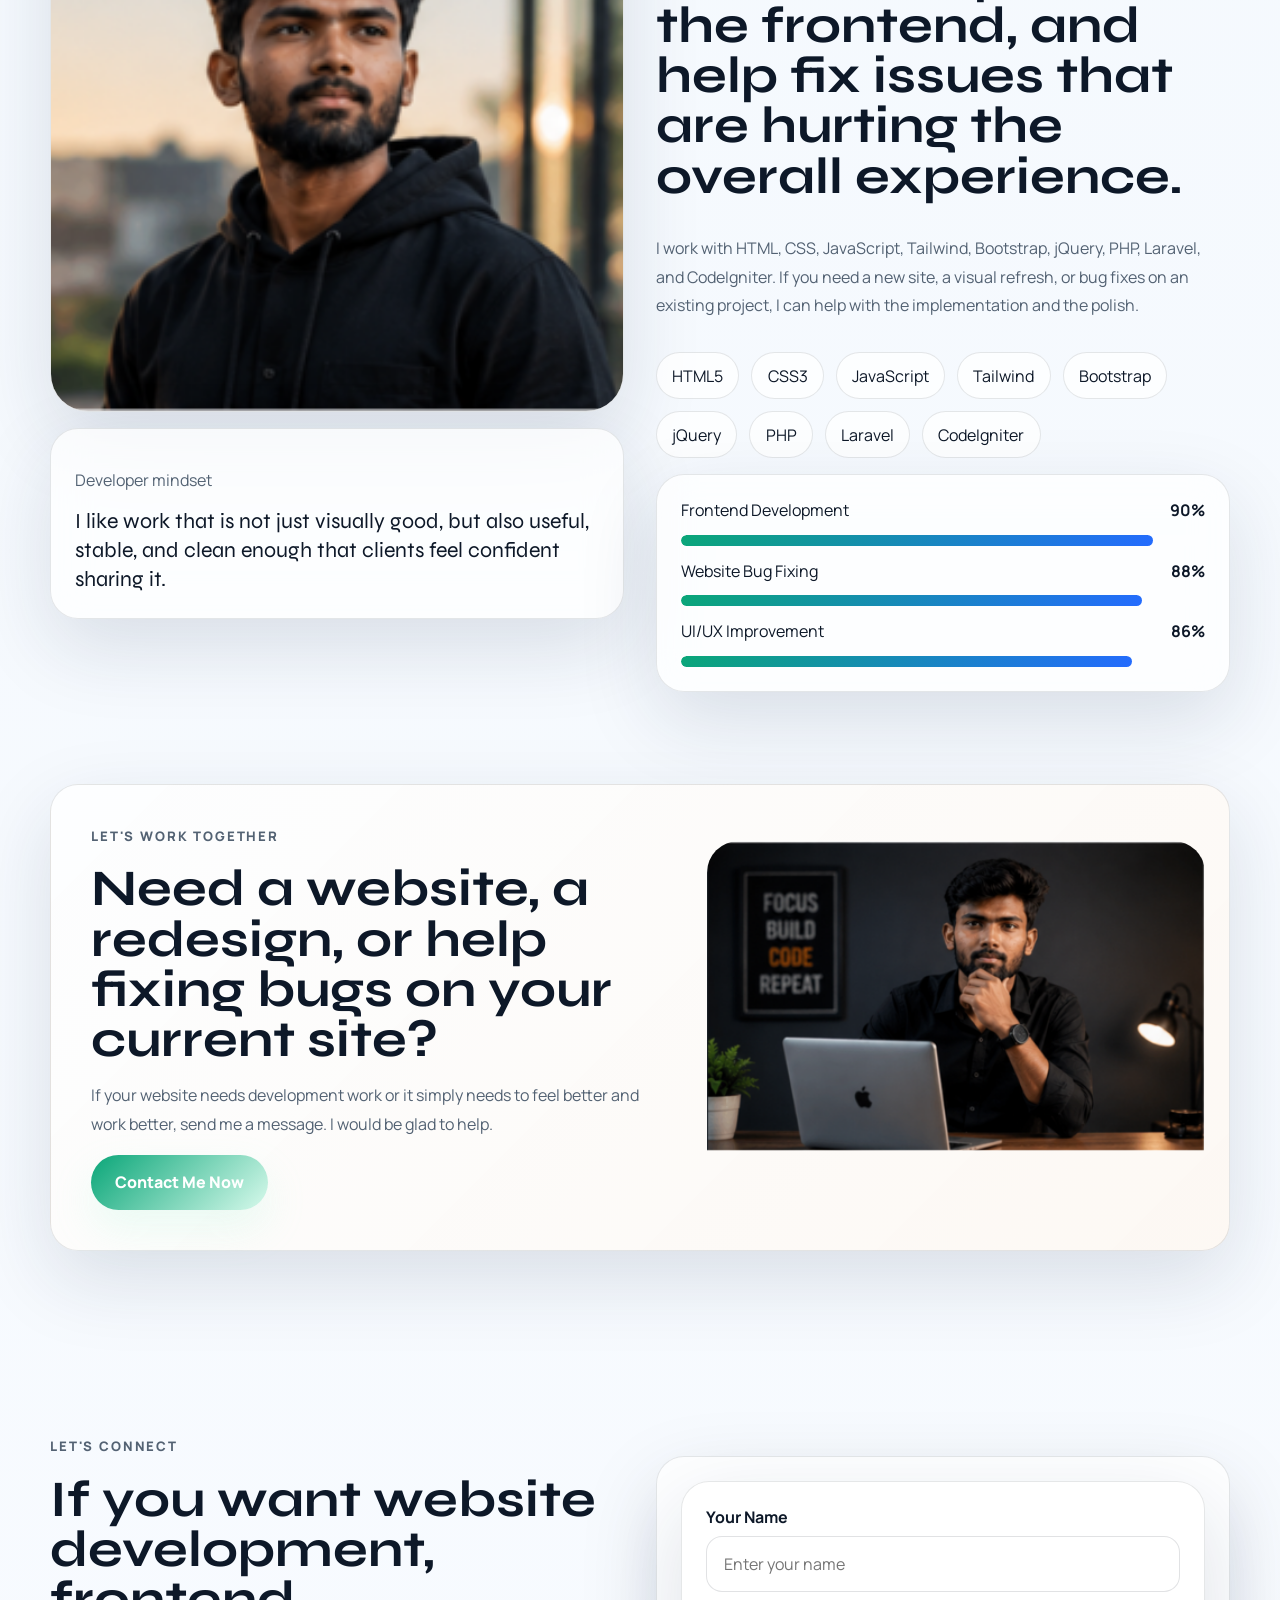
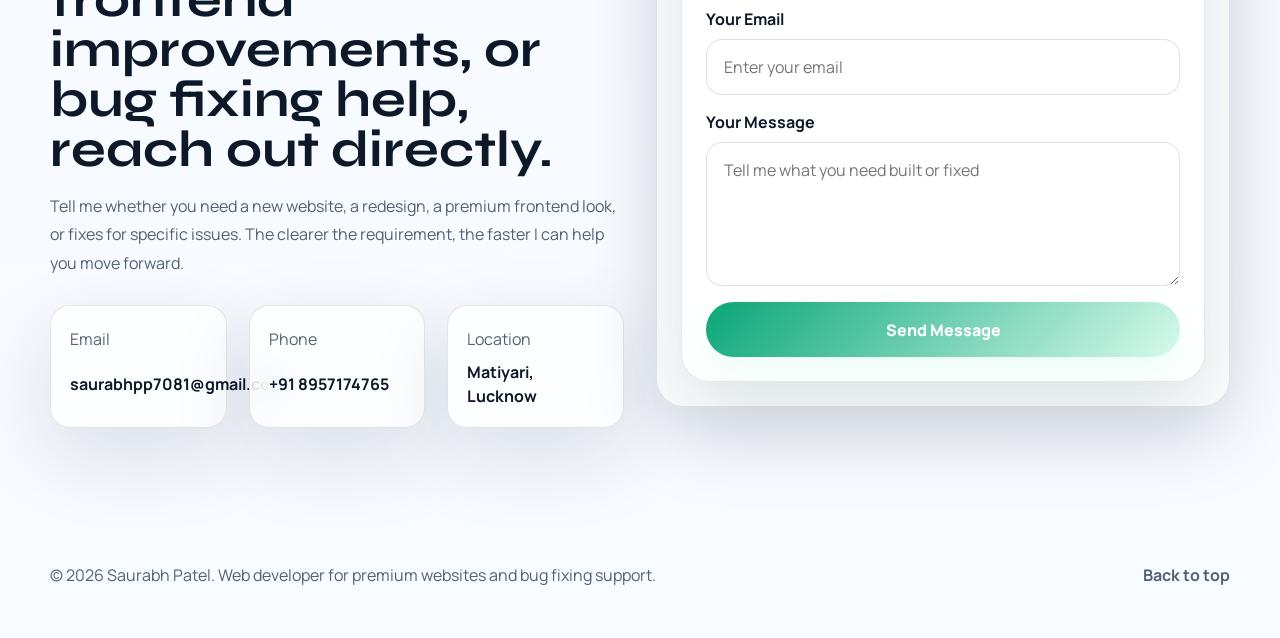
==== commit fcab50b8: "Upgrade portfolio sections and interactions" ====
--- a/index.html
+++ b/index.html
@@ -45,11 +45,19 @@
 
           <div class="nav-links" id="navLinks">
             <a href="#work">Work</a>
+            <a href="#projects">Projects</a>
             <a href="#services">Services</a>
+            <a href="#stack">Stack</a>
+            <a href="#experience">Experience</a>
+            <a href="#github">GitHub</a>
             <a href="#about">About</a>
             <a href="#contact">Contact</a>
             <a class="nav-cta" href="#contact">Hire Me</a>
           </div>
+
+          <button class="theme-toggle" id="themeToggle" type="button" aria-label="Switch theme">
+            <span class="theme-toggle-icon">☾</span>
+          </button>
         </nav>
       </div>
     </header>
@@ -239,6 +247,112 @@
         </div>
       </section>
 
+      <section class="section featured-projects-section" id="projects">
+        <div class="container">
+          <div class="section-heading reveal">
+            <p class="eyebrow">Featured projects</p>
+            <h2>Selected work that shows clean UI, practical development, and real business-ready execution.</h2>
+            <p>
+              These project cards highlight the kind of polished, responsive,
+              recruiter-friendly work I can build and improve for clients.
+            </p>
+          </div>
+
+          <div class="filter-bar reveal" role="tablist" aria-label="Featured project filters">
+            <button class="filter-chip is-active" type="button" data-filter="all">All</button>
+            <button class="filter-chip" type="button" data-filter="frontend">Frontend</button>
+            <button class="filter-chip" type="button" data-filter="fullstack">Full Stack</button>
+            <button class="filter-chip" type="button" data-filter="bugfix">Bug Fix</button>
+          </div>
+
+          <div class="featured-project-grid">
+            <article class="project-card portfolio-card reveal" data-category="frontend">
+              <div class="project-visual project-visual-overlay">
+                <img src="upload/saurabh-laptop.png" alt="Premium portfolio website project preview">
+                <span>UI Revamp</span>
+              </div>
+              <div class="project-content">
+                <div class="project-topline">
+                  <span>Frontend</span>
+                  <span>Responsive</span>
+                </div>
+                <h3>Premium Developer Portfolio</h3>
+                <p>
+                  A modern personal brand website with glass cards, polished
+                  sections, responsive layout, and conversion-focused contact
+                  flow.
+                </p>
+                <div class="tag-row">
+                  <span>HTML</span>
+                  <span>CSS</span>
+                  <span>JavaScript</span>
+                </div>
+                <div class="project-actions">
+                  <a class="button button-secondary button-small" href="https://github.com/" target="_blank" rel="noopener">GitHub</a>
+                  <a class="button button-primary button-small" href="#top">Live Demo</a>
+                </div>
+              </div>
+            </article>
+
+            <article class="project-card portfolio-card reveal" data-category="fullstack">
+              <div class="project-visual project-visual-overlay">
+                <img src="upload/saurabh-dev-setup.png" alt="Business website development project preview">
+                <span>Full Stack</span>
+              </div>
+              <div class="project-content">
+                <div class="project-topline">
+                  <span>PHP</span>
+                  <span>Dynamic</span>
+                </div>
+                <h3>Business Service Website</h3>
+                <p>
+                  A lead-focused website concept for small businesses with
+                  clean service pages, inquiry flow, and maintainable backend
+                  structure.
+                </p>
+                <div class="tag-row">
+                  <span>PHP</span>
+                  <span>MySQL</span>
+                  <span>Bootstrap</span>
+                </div>
+                <div class="project-actions">
+                  <a class="button button-secondary button-small" href="https://github.com/" target="_blank" rel="noopener">GitHub</a>
+                  <a class="button button-primary button-small" href="#contact">Live Demo</a>
+                </div>
+              </div>
+            </article>
+
+            <article class="project-card portfolio-card reveal" data-category="bugfix">
+              <div class="project-visual project-visual-overlay">
+                <img src="upload/saurabh-outdoor.png" alt="Website bug fixing project preview">
+                <span>Repair</span>
+              </div>
+              <div class="project-content">
+                <div class="project-topline">
+                  <span>Fixes</span>
+                  <span>Polish</span>
+                </div>
+                <h3>Responsive Bug Fix Sprint</h3>
+                <p>
+                  A focused cleanup workflow for broken mobile layouts,
+                  inconsistent spacing, button behavior, and visual trust
+                  issues.
+                </p>
+                <div class="tag-row">
+                  <span>CSS</span>
+                  <span>jQuery</span>
+                  <span>Debugging</span>
+                </div>
+                <div class="project-actions">
+                  <a class="button button-secondary button-small" href="https://github.com/" target="_blank" rel="noopener">GitHub</a>
+                  <a class="button button-primary button-small" href="#services">Live Demo</a>
+                </div>
+              </div>
+            </article>
+          </div>
+        </div>
+      </section>
+
       <section class="section section-contrast" id="services">
         <div class="container">
           <div class="section-heading reveal">
@@ -274,6 +388,179 @@
               <span class="service-index">04</span>
               <h3>Website Revamp</h3>
               <p>Turning outdated, average-looking websites into cleaner and more premium digital experiences.</p>
+            </article>
+          </div>
+        </div>
+      </section>
+
+      <section class="section tech-stack-section" id="stack">
+        <div class="container">
+          <div class="section-heading reveal">
+            <p class="eyebrow">Professional tech stack</p>
+            <h2>Tools and technologies I use to build fast, clean, practical web experiences.</h2>
+            <p>
+              A balanced frontend and backend stack for website builds, bug
+              fixes, responsive cleanup, and full project implementation.
+            </p>
+          </div>
+
+          <div class="tech-grid">
+            <article class="tech-card reveal"><span>H5</span><strong>HTML</strong><small>Semantic structure</small></article>
+            <article class="tech-card reveal"><span>C3</span><strong>CSS</strong><small>Responsive styling</small></article>
+            <article class="tech-card reveal"><span>JS</span><strong>JavaScript</strong><small>Interactive UI</small></article>
+            <article class="tech-card reveal"><span>BS</span><strong>Bootstrap</strong><small>Fast layouts</small></article>
+            <article class="tech-card reveal"><span>TW</span><strong>Tailwind</strong><small>Utility-first UI</small></article>
+            <article class="tech-card reveal"><span>JQ</span><strong>jQuery</strong><small>Legacy support</small></article>
+            <article class="tech-card reveal"><span>AX</span><strong>AJAX</strong><small>Async requests</small></article>
+            <article class="tech-card reveal"><span>PHP</span><strong>PHP</strong><small>Backend logic</small></article>
+            <article class="tech-card reveal"><span>LV</span><strong>Laravel</strong><small>MVC apps</small></article>
+            <article class="tech-card reveal"><span>CI</span><strong>CodeIgniter</strong><small>PHP projects</small></article>
+            <article class="tech-card reveal"><span>DB</span><strong>MySQL</strong><small>Data storage</small></article>
+            <article class="tech-card reveal"><span>GT</span><strong>Git</strong><small>Version control</small></article>
+            <article class="tech-card reveal"><span>GH</span><strong>GitHub</strong><small>Code hosting</small></article>
+          </div>
+        </div>
+      </section>
+
+      <section class="section timeline-section" id="experience">
+        <div class="container">
+          <div class="section-heading reveal">
+            <p class="eyebrow">Experience timeline</p>
+            <h2>My learning, internship exposure, and project-building journey in one clean path.</h2>
+          </div>
+
+          <div class="timeline">
+            <article class="timeline-item reveal">
+              <span class="timeline-dot"></span>
+              <div class="timeline-card">
+                <span>Education</span>
+                <h3>Web Development Foundation</h3>
+                <p>Built strong fundamentals in HTML, CSS, JavaScript, PHP, databases, and responsive design.</p>
+              </div>
+            </article>
+            <article class="timeline-item reveal">
+              <span class="timeline-dot"></span>
+              <div class="timeline-card">
+                <span>Internship</span>
+                <h3>Practical Development Exposure</h3>
+                <p>Worked on real-world style tasks, debugging, layout fixes, and implementation discipline.</p>
+              </div>
+            </article>
+            <article class="timeline-item reveal">
+              <span class="timeline-dot"></span>
+              <div class="timeline-card">
+                <span>Projects</span>
+                <h3>Portfolio, Websites, and UI Improvements</h3>
+                <p>Created polished frontend experiences and improved user-facing website sections for better trust.</p>
+              </div>
+            </article>
+          </div>
+        </div>
+      </section>
+
+      <section class="section stats-section" id="stats">
+        <div class="container">
+          <div class="stats-grid">
+            <article class="stat-card reveal">
+              <strong class="stat-number" data-count="12">0</strong>
+              <span>Projects Completed</span>
+            </article>
+            <article class="stat-card reveal">
+              <strong class="stat-number" data-count="13">0</strong>
+              <span>Technologies Learned</span>
+            </article>
+            <article class="stat-card reveal">
+              <strong class="stat-number" data-count="3">0</strong>
+              <span>Months Internship Experience</span>
+            </article>
+            <article class="stat-card reveal">
+              <strong class="stat-number" data-count="100">0</strong>
+              <span>Client Satisfaction</span>
+            </article>
+          </div>
+        </div>
+      </section>
+
+      <section class="section resume-section" id="resume">
+        <div class="container">
+          <div class="resume-panel reveal">
+            <div>
+              <p class="eyebrow">Resume</p>
+              <h2>Want the quick professional snapshot?</h2>
+              <p>Download my CV for skills, project focus, and contact details in one recruiter-friendly document.</p>
+            </div>
+            <a class="button button-primary resume-button" href="upload/Saurabh-Patel-CV.html" download>
+              <span>↓</span>
+              Download CV
+            </a>
+          </div>
+        </div>
+      </section>
+
+      <section class="section testimonials-section" id="testimonials">
+        <div class="container">
+          <div class="section-heading reveal">
+            <p class="eyebrow">Testimonials</p>
+            <h2>What people value when they need a dependable developer for website work.</h2>
+          </div>
+
+          <div class="testimonial-shell reveal">
+            <div class="testimonial-track" id="testimonialTrack">
+              <article class="testimonial-card">
+                <p>"Saurabh understands both visual polish and practical fixes. The website felt much cleaner after his work."</p>
+                <strong>Startup Founder</strong>
+                <span>Website Revamp</span>
+              </article>
+              <article class="testimonial-card">
+                <p>"He handled responsive issues carefully and explained what was breaking. Good communication and clean work."</p>
+                <strong>Business Owner</strong>
+                <span>Bug Fixing</span>
+              </article>
+              <article class="testimonial-card">
+                <p>"The portfolio-style presentation looked professional and gave the brand a more premium first impression."</p>
+                <strong>Personal Brand Client</strong>
+                <span>Frontend Design</span>
+              </article>
+            </div>
+            <div class="testimonial-controls" aria-label="Testimonial controls">
+              <button class="slider-button" type="button" data-slide="prev" aria-label="Previous testimonial">‹</button>
+              <button class="slider-button" type="button" data-slide="next" aria-label="Next testimonial">›</button>
+            </div>
+          </div>
+        </div>
+      </section>
+
+      <section class="section github-section" id="github">
+        <div class="container">
+          <div class="section-heading reveal">
+            <p class="eyebrow">GitHub showcase</p>
+            <h2>Repository-style cards that present code work in a clear, recruiter-friendly layout.</h2>
+          </div>
+
+          <div class="repo-grid">
+            <article class="repo-card reveal">
+              <div class="repo-head">
+                <h3>premium-portfolio</h3>
+                <span>★ 12</span>
+              </div>
+              <p>Modern responsive developer portfolio with glassmorphism sections and smooth animations.</p>
+              <small><span class="language-dot language-js"></span> JavaScript</small>
+            </article>
+            <article class="repo-card reveal">
+              <div class="repo-head">
+                <h3>business-website-ui</h3>
+                <span>★ 9</span>
+              </div>
+              <p>Clean service website interface with conversion sections, CTA blocks, and contact flow.</p>
+              <small><span class="language-dot language-css"></span> CSS</small>
+            </article>
+            <article class="repo-card reveal">
+              <div class="repo-head">
+                <h3>php-contact-form</h3>
+                <span>★ 7</span>
+              </div>
+              <p>Simple backend-ready contact form structure for PHP websites and client inquiry pages.</p>
+              <small><span class="language-dot language-php"></span> PHP</small>
             </article>
           </div>
         </div>
@@ -419,9 +706,9 @@
             </p>
 
             <div class="contact-cards">
-              <a class="contact-card" href="mailto:saurabhpp7081email@gmail.com">
+              <a class="contact-card" href="mailto:saurabhpp7081@gmail.com">
                 <span>Email</span>
-                <strong>saurabhpp7081email@gmail.com</strong>
+                <strong>saurabhpp7081@gmail.com</strong>
               </a>
               <a class="contact-card" href="tel:+918957174765">
                 <span>Phone</span>
@@ -463,6 +750,10 @@
     </footer>
   </div>
 
+  <a class="whatsapp-float" href="https://wa.me/918957174765" target="_blank" rel="noopener" aria-label="Contact Saurabh Patel on WhatsApp">
+    <span>WA</span>
+  </a>
+
   <script src="script.js"></script>
 </body>
 </html>
--- a/style.css
+++ b/style.css
@@ -69,6 +69,88 @@
   cursor: pointer;
 }
 
+body,
+.topbar,
+.project-card,
+.service-card,
+.process-card,
+.tech-card,
+.timeline-card,
+.stat-card,
+.resume-panel,
+.testimonial-card,
+.repo-card,
+.contact-card,
+.contact-form,
+.contact-form-wrap {
+  transition:
+    background 240ms ease,
+    color 240ms ease,
+    border-color 240ms ease,
+    box-shadow 240ms ease,
+    transform 220ms ease;
+}
+
+body[data-theme="light"] {
+  --bg: #f5f8fc;
+  --surface: rgba(255, 255, 255, 0.72);
+  --surface-strong: rgba(255, 255, 255, 0.94);
+  --surface-border: rgba(9, 20, 35, 0.1);
+  --text: #0d1828;
+  --muted: #536273;
+  --accent: #0aa678;
+  --accent-2: #246bfe;
+  --accent-3: #f07928;
+  --shadow: 0 28px 80px rgba(20, 41, 72, 0.13);
+  background:
+    radial-gradient(circle at 12% 10%, rgba(36, 107, 254, 0.12), transparent 27%),
+    radial-gradient(circle at 88% 14%, rgba(240, 121, 40, 0.12), transparent 18%),
+    linear-gradient(180deg, #f8fbff 0%, #eef5fb 45%, #f8fbff 100%);
+}
+
+body[data-theme="light"]::before,
+body[data-theme="light"] .ambient-grid {
+  opacity: 0.45;
+}
+
+body[data-theme="light"] .topbar {
+  background: rgba(255, 255, 255, 0.72);
+  border-bottom-color: rgba(9, 20, 35, 0.08);
+}
+
+body[data-theme="light"] .button-primary,
+body[data-theme="light"] .filter-chip.is-active {
+  color: #ffffff;
+}
+
+body[data-theme="light"] .button-secondary,
+body[data-theme="light"] .nav-cta,
+body[data-theme="light"] .theme-toggle,
+body[data-theme="light"] .menu-toggle,
+body[data-theme="light"] .problem-pill,
+body[data-theme="light"] .intro-tags span,
+body[data-theme="light"] .filter-chip,
+body[data-theme="light"] .tag-row span,
+body[data-theme="light"] .skills-cloud span {
+  background: rgba(255, 255, 255, 0.72);
+  border-color: rgba(9, 20, 35, 0.1);
+}
+
+body[data-theme="light"] .contact-form input,
+body[data-theme="light"] .contact-form textarea {
+  color: var(--text);
+  background: rgba(255, 255, 255, 0.76);
+  border-color: rgba(9, 20, 35, 0.12);
+}
+
+body[data-theme="light"] .contact-form label span {
+  color: var(--text);
+}
+
+body[data-theme="light"] .menu-toggle span {
+  background: var(--text);
+}
+
 .site-shell {
   position: relative;
   overflow: clip;
@@ -188,11 +270,12 @@
 .nav-links {
   display: flex;
   align-items: center;
-  gap: 1.35rem;
+  gap: 1rem;
 }
 
 .nav-links a {
   color: var(--muted);
+  font-size: 0.95rem;
   transition: color 180ms ease, transform 180ms ease;
 }
 
@@ -208,6 +291,24 @@
   border-radius: 999px;
   border: 1px solid rgba(255, 255, 255, 0.12);
   background: rgba(255, 255, 255, 0.05);
+}
+
+.theme-toggle {
+  display: inline-grid;
+  place-items: center;
+  flex: 0 0 auto;
+  width: 2.9rem;
+  height: 2.9rem;
+  border: 1px solid rgba(255, 255, 255, 0.12);
+  border-radius: 50%;
+  color: var(--text);
+  background: rgba(255, 255, 255, 0.05);
+  backdrop-filter: blur(16px);
+}
+
+.theme-toggle-icon {
+  font-size: 1.18rem;
+  line-height: 1;
 }
 
 .menu-toggle {
@@ -302,6 +403,7 @@
 .button {
   display: inline-flex;
   align-items: center;
+  gap: 0.55rem;
   justify-content: center;
   min-height: 3.45rem;
   padding: 0 1.5rem;
@@ -330,6 +432,12 @@
 
 .button-full {
   width: 100%;
+}
+
+.button-small {
+  min-height: 2.85rem;
+  padding: 0 1.05rem;
+  font-size: 0.9rem;
 }
 
 .hero-note {
@@ -546,10 +654,14 @@
 .project-card {
   border-radius: var(--radius-lg);
   overflow: hidden;
-  transition: transform 220ms ease, border-color 220ms ease;
-}
-
-.project-card:hover {
+}
+
+.project-card:hover,
+.tech-card:hover,
+.timeline-card:hover,
+.repo-card:hover,
+.testimonial-card:hover,
+.stat-card:hover {
   transform: translateY(-5px);
   border-color: rgba(158, 244, 208, 0.25);
 }
@@ -589,6 +701,360 @@
 .filter-chip.is-active {
   color: #07101b;
   background: linear-gradient(135deg, var(--accent), rgba(104, 191, 255, 0.9));
+}
+
+.featured-projects-section {
+  padding-top: 4.75rem;
+}
+
+.featured-project-grid,
+.tech-grid,
+.stats-grid,
+.repo-grid {
+  display: grid;
+  gap: 1.25rem;
+}
+
+.featured-project-grid {
+  grid-template-columns: repeat(3, minmax(0, 1fr));
+}
+
+.portfolio-card {
+  position: relative;
+  min-height: 100%;
+}
+
+.portfolio-card .project-visual {
+  min-height: 16rem;
+}
+
+.project-visual-overlay {
+  position: relative;
+}
+
+.project-visual-overlay::after {
+  content: "";
+  position: absolute;
+  inset: 0;
+  background: linear-gradient(180deg, transparent 42%, rgba(4, 10, 18, 0.72));
+}
+
+.project-visual-overlay span {
+  position: absolute;
+  right: 1rem;
+  bottom: 1rem;
+  z-index: 1;
+  padding: 0.55rem 0.75rem;
+  border-radius: 999px;
+  color: #07101b;
+  font-size: 0.78rem;
+  font-weight: 800;
+  background: rgba(158, 244, 208, 0.92);
+}
+
+.project-actions {
+  display: flex;
+  flex-wrap: wrap;
+  gap: 0.75rem;
+  margin-top: 1.15rem;
+}
+
+.project-card.is-filtering {
+  animation: filterIn 360ms ease both;
+}
+
+.tech-stack-section {
+  padding-top: 4.75rem;
+}
+
+.tech-grid {
+  grid-template-columns: repeat(5, minmax(0, 1fr));
+}
+
+.tech-card,
+.timeline-card,
+.stat-card,
+.resume-panel,
+.testimonial-card,
+.repo-card {
+  background: var(--surface);
+  border: 1px solid var(--surface-border);
+  box-shadow: var(--shadow);
+  backdrop-filter: blur(18px);
+}
+
+.tech-card {
+  display: grid;
+  gap: 0.55rem;
+  min-height: 10.5rem;
+  padding: 1.2rem;
+  border-radius: var(--radius-md);
+}
+
+.tech-card span {
+  display: inline-grid;
+  place-items: center;
+  width: 3rem;
+  height: 3rem;
+  border-radius: 1rem;
+  color: #07101b;
+  font-family: "Syne", sans-serif;
+  font-weight: 800;
+  background: linear-gradient(135deg, var(--accent), var(--accent-2));
+}
+
+.tech-card strong {
+  font-family: "Syne", sans-serif;
+  font-size: 1.15rem;
+}
+
+.tech-card small,
+.timeline-card span,
+.stat-card span,
+.testimonial-card span,
+.repo-card p,
+.repo-card small,
+.resume-panel p {
+  color: var(--muted);
+  line-height: 1.7;
+}
+
+.timeline-section {
+  position: relative;
+}
+
+.timeline {
+  position: relative;
+  display: grid;
+  gap: 1.25rem;
+  max-width: 840px;
+  margin: 0 auto;
+}
+
+.timeline::before {
+  content: "";
+  position: absolute;
+  top: 0.7rem;
+  bottom: 0.7rem;
+  left: 1rem;
+  width: 2px;
+  background: linear-gradient(180deg, var(--accent), var(--accent-2), var(--accent-3));
+}
+
+.timeline-item {
+  position: relative;
+  display: grid;
+  grid-template-columns: 2rem minmax(0, 1fr);
+  gap: 1.2rem;
+  align-items: start;
+}
+
+.timeline-dot {
+  position: relative;
+  z-index: 1;
+  width: 1.1rem;
+  height: 1.1rem;
+  margin: 0.75rem 0 0 0.48rem;
+  border: 3px solid var(--bg);
+  border-radius: 50%;
+  background: var(--accent);
+  box-shadow: 0 0 0 7px rgba(158, 244, 208, 0.12);
+}
+
+.timeline-card {
+  padding: 1.35rem;
+  border-radius: var(--radius-md);
+}
+
+.timeline-card h3,
+.repo-card h3,
+.resume-panel h2 {
+  margin: 0.35rem 0 0.6rem;
+  font-family: "Syne", sans-serif;
+}
+
+.timeline-card p {
+  margin: 0;
+  color: var(--muted);
+  line-height: 1.75;
+}
+
+.stats-section {
+  padding: 3.75rem 0;
+}
+
+.stats-grid {
+  grid-template-columns: repeat(4, minmax(0, 1fr));
+}
+
+.stat-card {
+  padding: 1.35rem;
+  border-radius: var(--radius-md);
+  text-align: center;
+}
+
+.stat-number {
+  display: block;
+  font-family: "Syne", sans-serif;
+  font-size: clamp(2.3rem, 5vw, 3.5rem);
+  line-height: 1;
+  color: var(--accent);
+}
+
+.resume-section {
+  padding-top: 0;
+}
+
+.resume-panel {
+  display: flex;
+  align-items: center;
+  justify-content: space-between;
+  gap: 1.5rem;
+  padding: 1.7rem;
+  border-radius: var(--radius-xl);
+  background:
+    linear-gradient(135deg, rgba(158, 244, 208, 0.1), rgba(104, 191, 255, 0.08)),
+    var(--surface);
+}
+
+.resume-panel h2 {
+  font-size: clamp(1.8rem, 3vw, 2.6rem);
+}
+
+.resume-button {
+  flex: 0 0 auto;
+}
+
+.resume-button span {
+  font-size: 1.25rem;
+}
+
+.testimonial-shell {
+  position: relative;
+  overflow: hidden;
+}
+
+.testimonial-track {
+  display: flex;
+  transition: transform 420ms ease;
+}
+
+.testimonial-card {
+  flex: 0 0 100%;
+  min-height: 18rem;
+  padding: 2rem;
+  border-radius: var(--radius-xl);
+  background:
+    linear-gradient(135deg, rgba(255, 255, 255, 0.07), rgba(255, 255, 255, 0.02)),
+    var(--surface);
+}
+
+.testimonial-card p {
+  max-width: 850px;
+  margin: 0 0 1.3rem;
+  font-family: "Syne", sans-serif;
+  font-size: clamp(1.45rem, 3vw, 2.45rem);
+  line-height: 1.25;
+}
+
+.testimonial-card strong {
+  display: block;
+  margin-bottom: 0.25rem;
+}
+
+.testimonial-controls {
+  position: absolute;
+  right: 1.2rem;
+  bottom: 1.2rem;
+  display: flex;
+  gap: 0.65rem;
+}
+
+.slider-button {
+  display: inline-grid;
+  place-items: center;
+  width: 2.8rem;
+  height: 2.8rem;
+  border: 1px solid rgba(255, 255, 255, 0.12);
+  border-radius: 50%;
+  color: var(--text);
+  font-size: 1.6rem;
+  background: rgba(255, 255, 255, 0.08);
+}
+
+.github-section {
+  padding-top: 4.75rem;
+}
+
+.repo-grid {
+  grid-template-columns: repeat(3, minmax(0, 1fr));
+}
+
+.repo-card {
+  display: grid;
+  gap: 0.9rem;
+  min-height: 14rem;
+  padding: 1.35rem;
+  border-radius: var(--radius-md);
+}
+
+.repo-head {
+  display: flex;
+  align-items: flex-start;
+  justify-content: space-between;
+  gap: 1rem;
+}
+
+.repo-head h3 {
+  margin: 0;
+  font-size: 1.2rem;
+}
+
+.repo-head span {
+  color: var(--accent-3);
+  font-weight: 800;
+}
+
+.language-dot {
+  display: inline-block;
+  width: 0.7rem;
+  height: 0.7rem;
+  margin-right: 0.35rem;
+  border-radius: 50%;
+}
+
+.language-js {
+  background: #f7df1e;
+}
+
+.language-css {
+  background: #68bfff;
+}
+
+.language-php {
+  background: #8892bf;
+}
+
+.whatsapp-float {
+  position: fixed;
+  right: 1.25rem;
+  bottom: 1.25rem;
+  z-index: 60;
+  display: inline-grid;
+  place-items: center;
+  width: 3.8rem;
+  height: 3.8rem;
+  border-radius: 50%;
+  color: #ffffff;
+  font-weight: 900;
+  background: linear-gradient(135deg, #25d366, #128c7e);
+  box-shadow: 0 18px 40px rgba(37, 211, 102, 0.28);
+  animation: whatsappPulse 2.2s infinite;
+}
+
+.whatsapp-float:hover,
+.whatsapp-float:focus-visible {
+  transform: translateY(-3px) scale(1.03);
 }
 
 .section-contrast {
@@ -834,6 +1300,18 @@
   display: none;
 }
 
+@keyframes filterIn {
+  from {
+    opacity: 0;
+    transform: translateY(14px) scale(0.98);
+  }
+
+  to {
+    opacity: 1;
+    transform: translateY(0) scale(1);
+  }
+}
+
 @keyframes pulse {
   0% {
     box-shadow: 0 0 0 0 rgba(158, 244, 208, 0.7);
@@ -845,6 +1323,20 @@
 
   100% {
     box-shadow: 0 0 0 0 rgba(158, 244, 208, 0);
+  }
+}
+
+@keyframes whatsappPulse {
+  0% {
+    box-shadow: 0 0 0 0 rgba(37, 211, 102, 0.42), 0 18px 40px rgba(37, 211, 102, 0.28);
+  }
+
+  70% {
+    box-shadow: 0 0 0 15px rgba(37, 211, 102, 0), 0 18px 40px rgba(37, 211, 102, 0.28);
+  }
+
+  100% {
+    box-shadow: 0 0 0 0 rgba(37, 211, 102, 0), 0 18px 40px rgba(37, 211, 102, 0.28);
   }
 }
 
@@ -863,7 +1355,11 @@
   .project-grid-featured,
   .service-grid-strong,
   .process-cards,
-  .contact-cards {
+  .contact-cards,
+  .featured-project-grid,
+  .tech-grid,
+  .stats-grid,
+  .repo-grid {
     grid-template-columns: repeat(2, minmax(0, 1fr));
   }
 
@@ -892,6 +1388,7 @@
   }
 
   .nav-links {
+    order: 5;
     display: none;
     width: 100%;
     flex-direction: column;
@@ -908,6 +1405,10 @@
     padding: 0.9rem 1rem;
     border-radius: 1rem;
     background: rgba(255, 255, 255, 0.04);
+  }
+
+  .theme-toggle {
+    margin-left: auto;
   }
 
   .nav-cta {
@@ -933,7 +1434,11 @@
   .project-grid-featured,
   .service-grid-strong,
   .process-cards,
-  .contact-cards {
+  .contact-cards,
+  .featured-project-grid,
+  .tech-grid,
+  .stats-grid,
+  .repo-grid {
     grid-template-columns: 1fr;
   }
 
@@ -953,6 +1458,34 @@
     overflow-x: auto;
     padding-bottom: 0.3rem;
   }
+
+  .project-actions,
+  .resume-panel {
+    align-items: stretch;
+    flex-direction: column;
+  }
+
+  .project-actions .button,
+  .resume-button {
+    width: 100%;
+  }
+
+  .testimonial-card {
+    min-height: 22rem;
+    padding: 1.45rem;
+  }
+
+  .testimonial-controls {
+    right: 1rem;
+    bottom: 1rem;
+  }
+
+  .whatsapp-float {
+    right: 1rem;
+    bottom: 1rem;
+    width: 3.35rem;
+    height: 3.35rem;
+  }
 }
 
 @media (prefers-reduced-motion: reduce) {
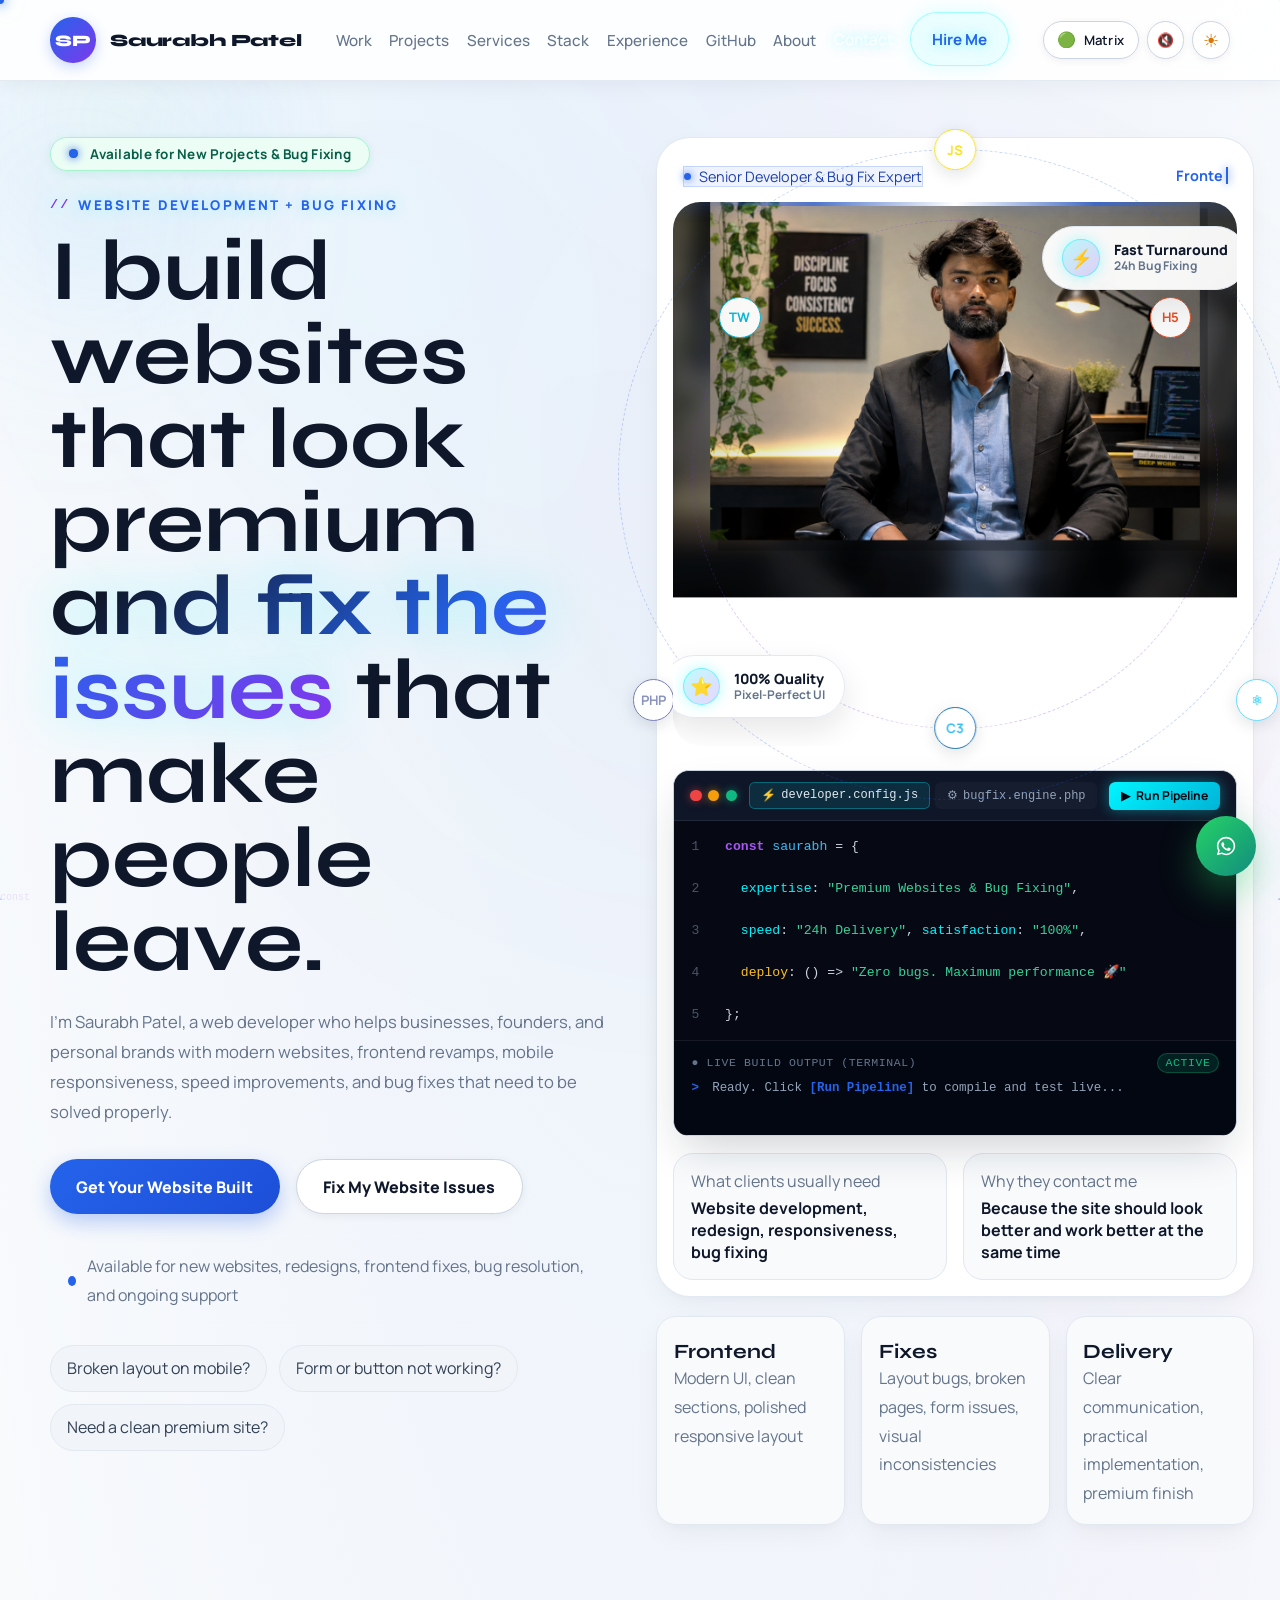
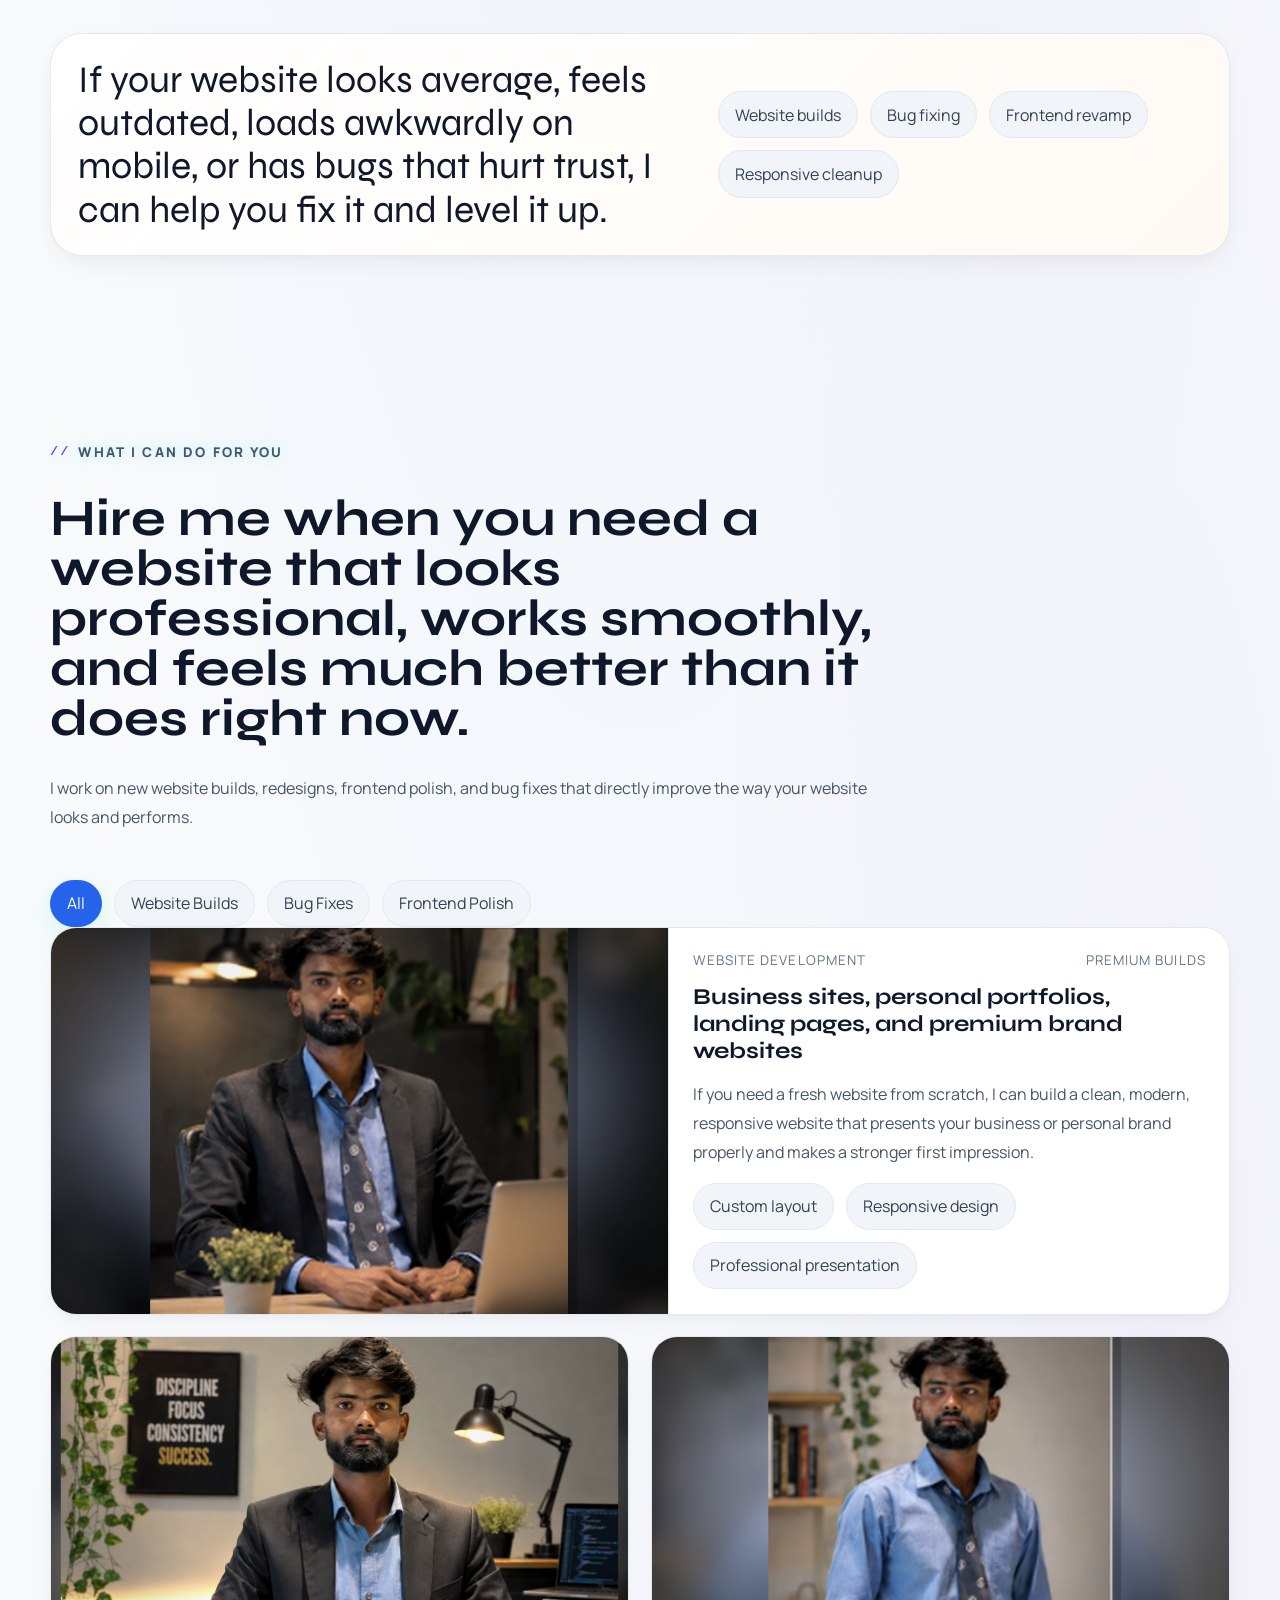
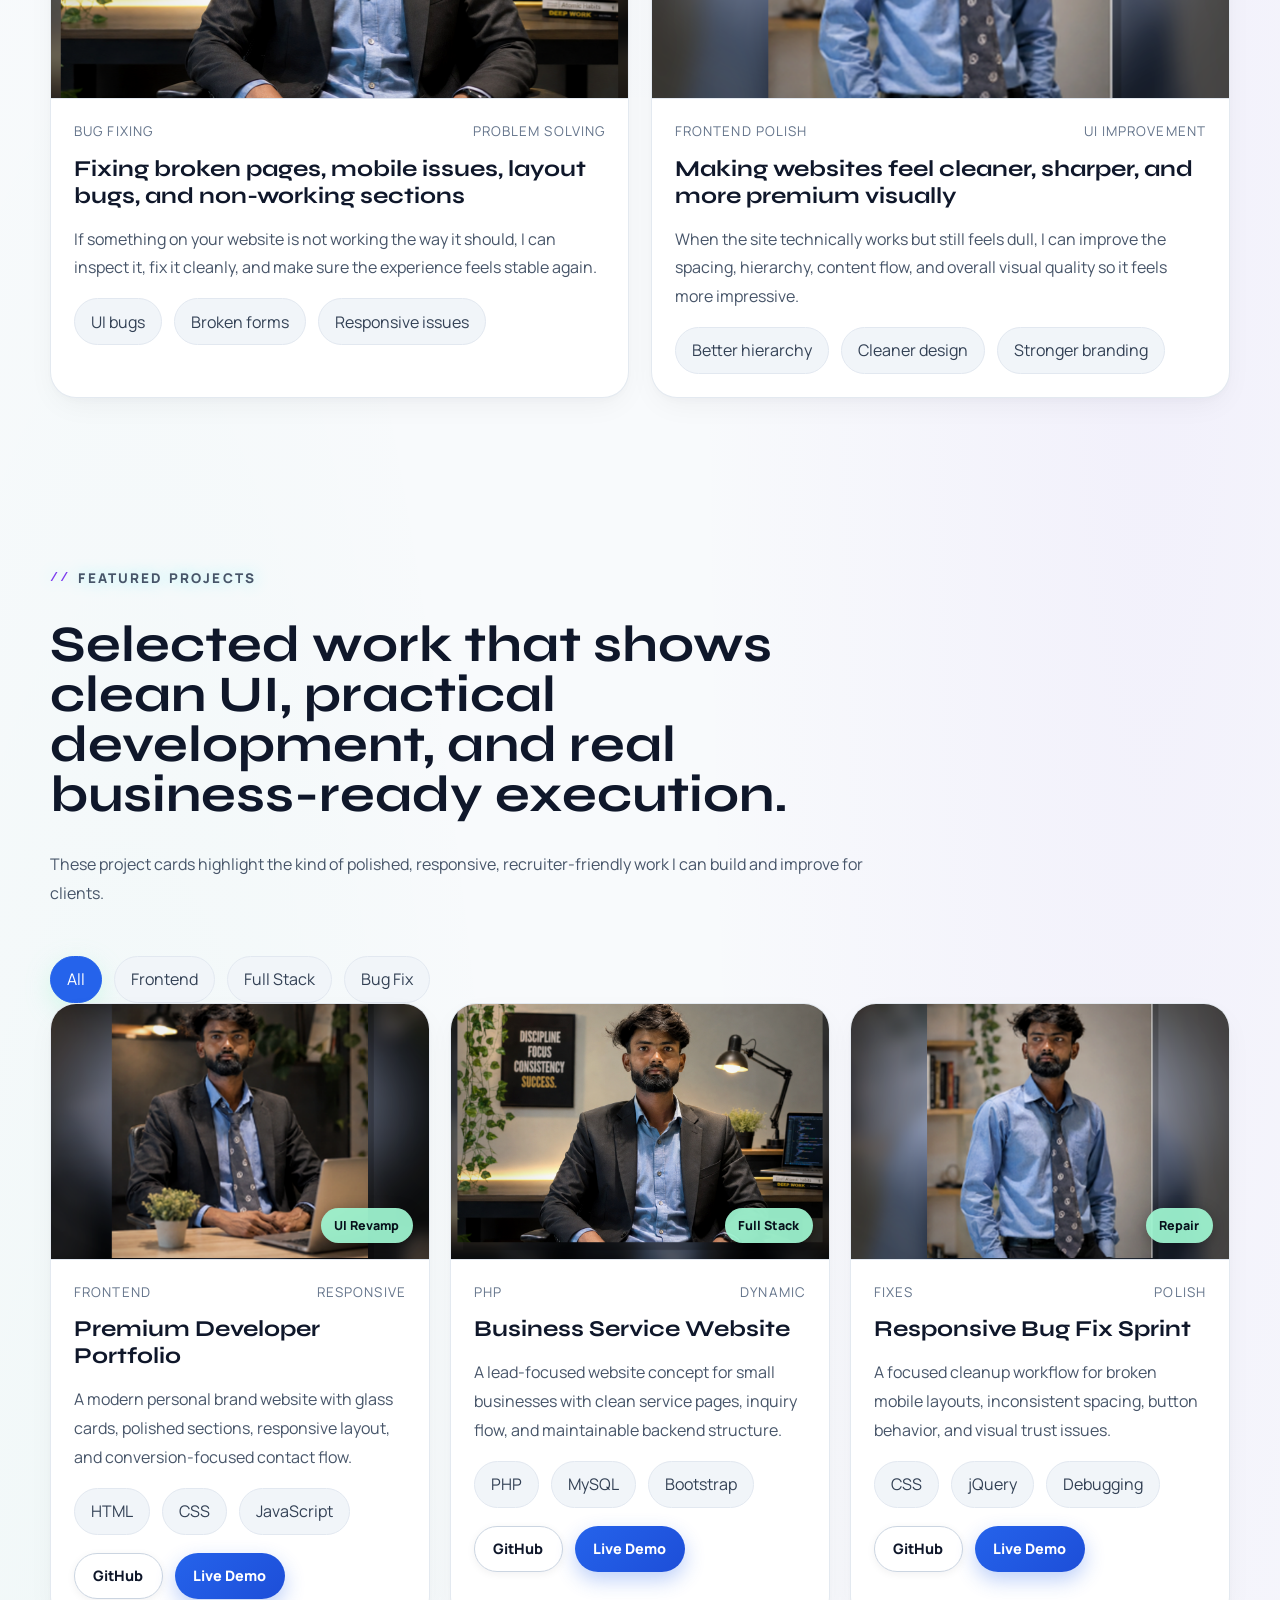
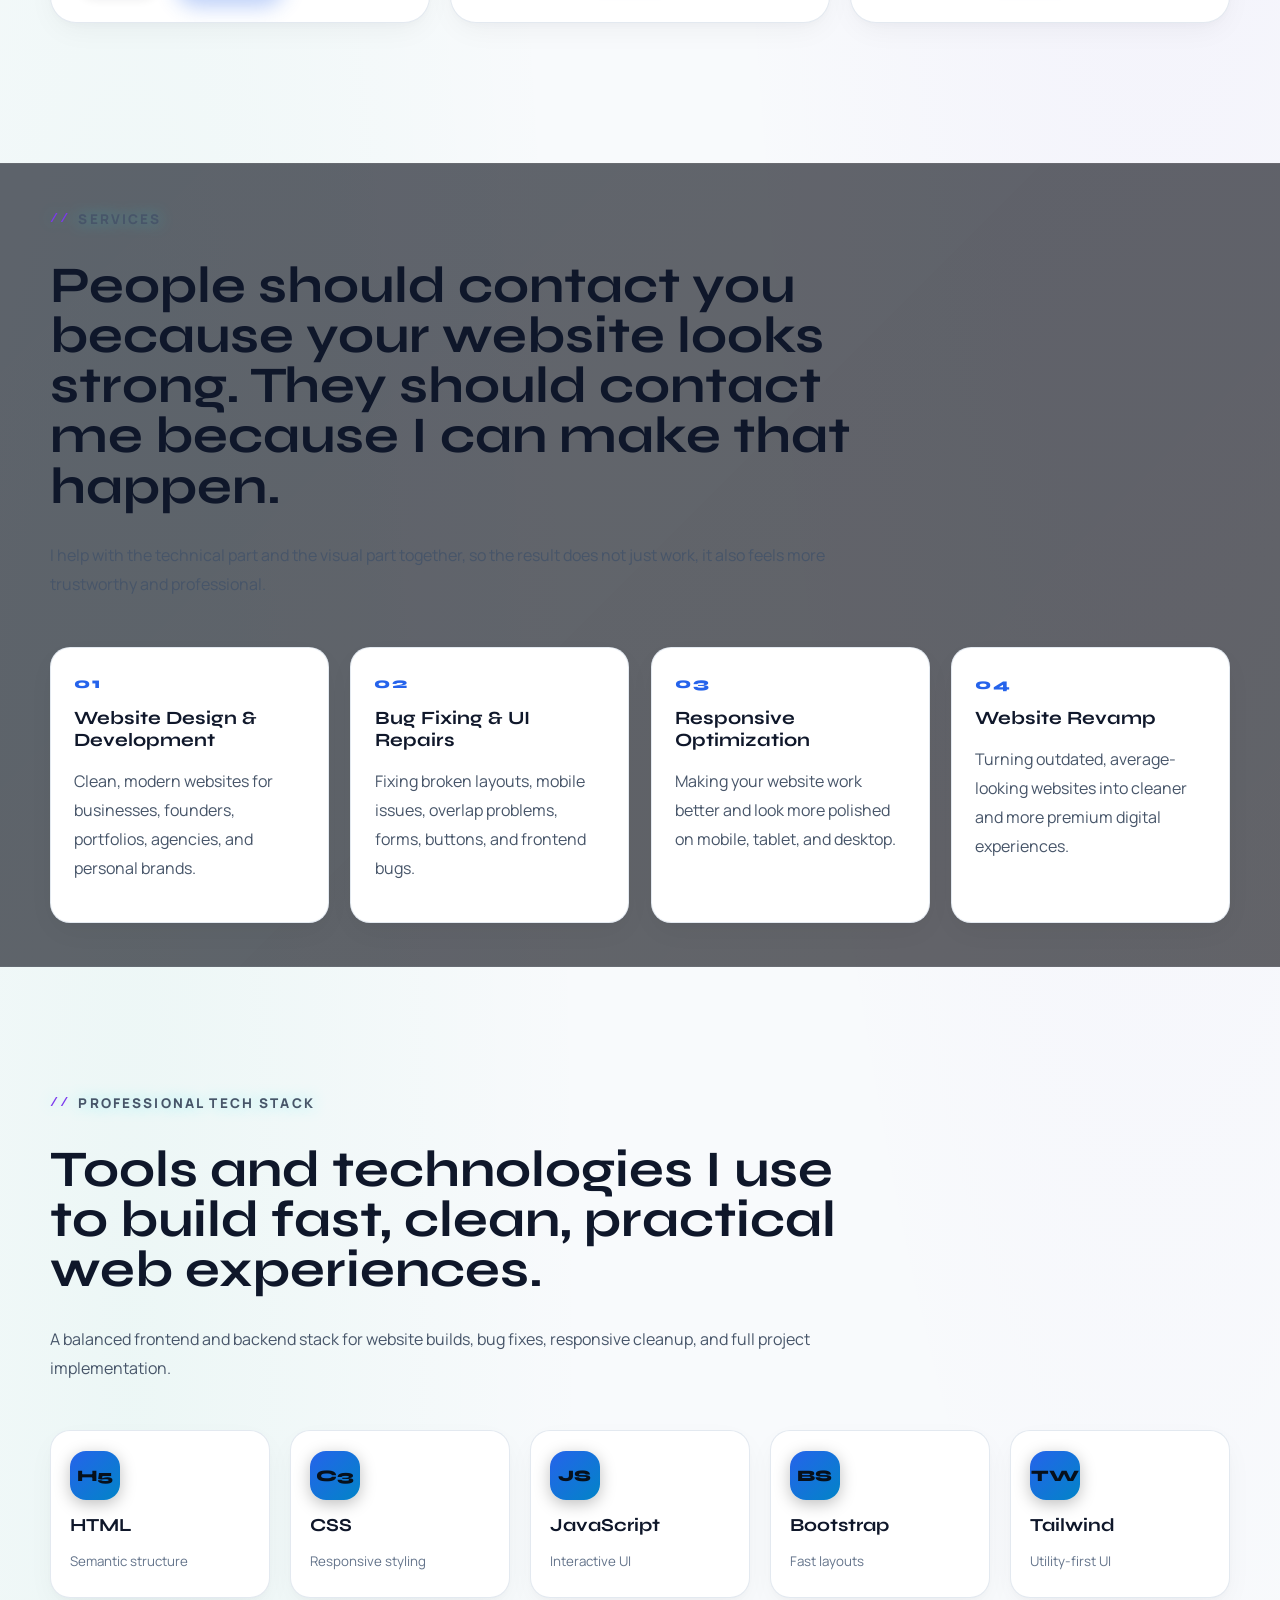
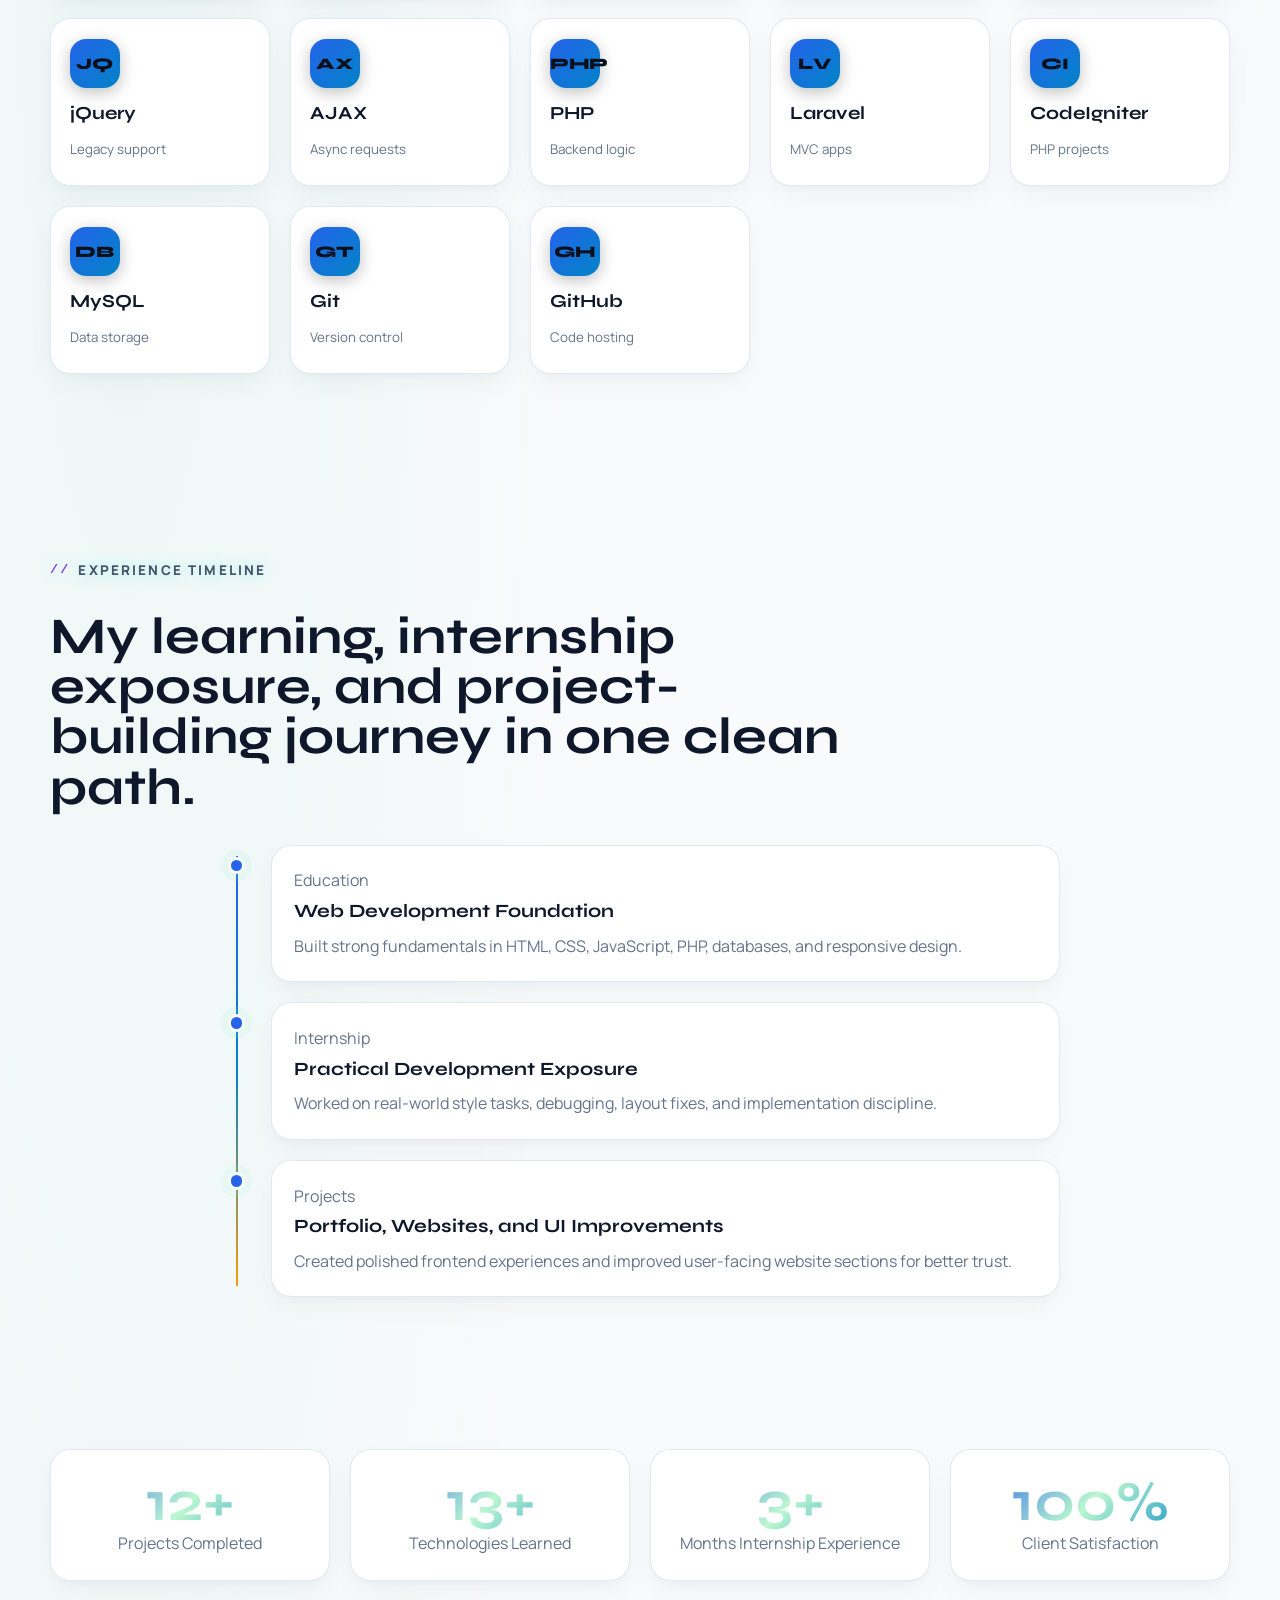
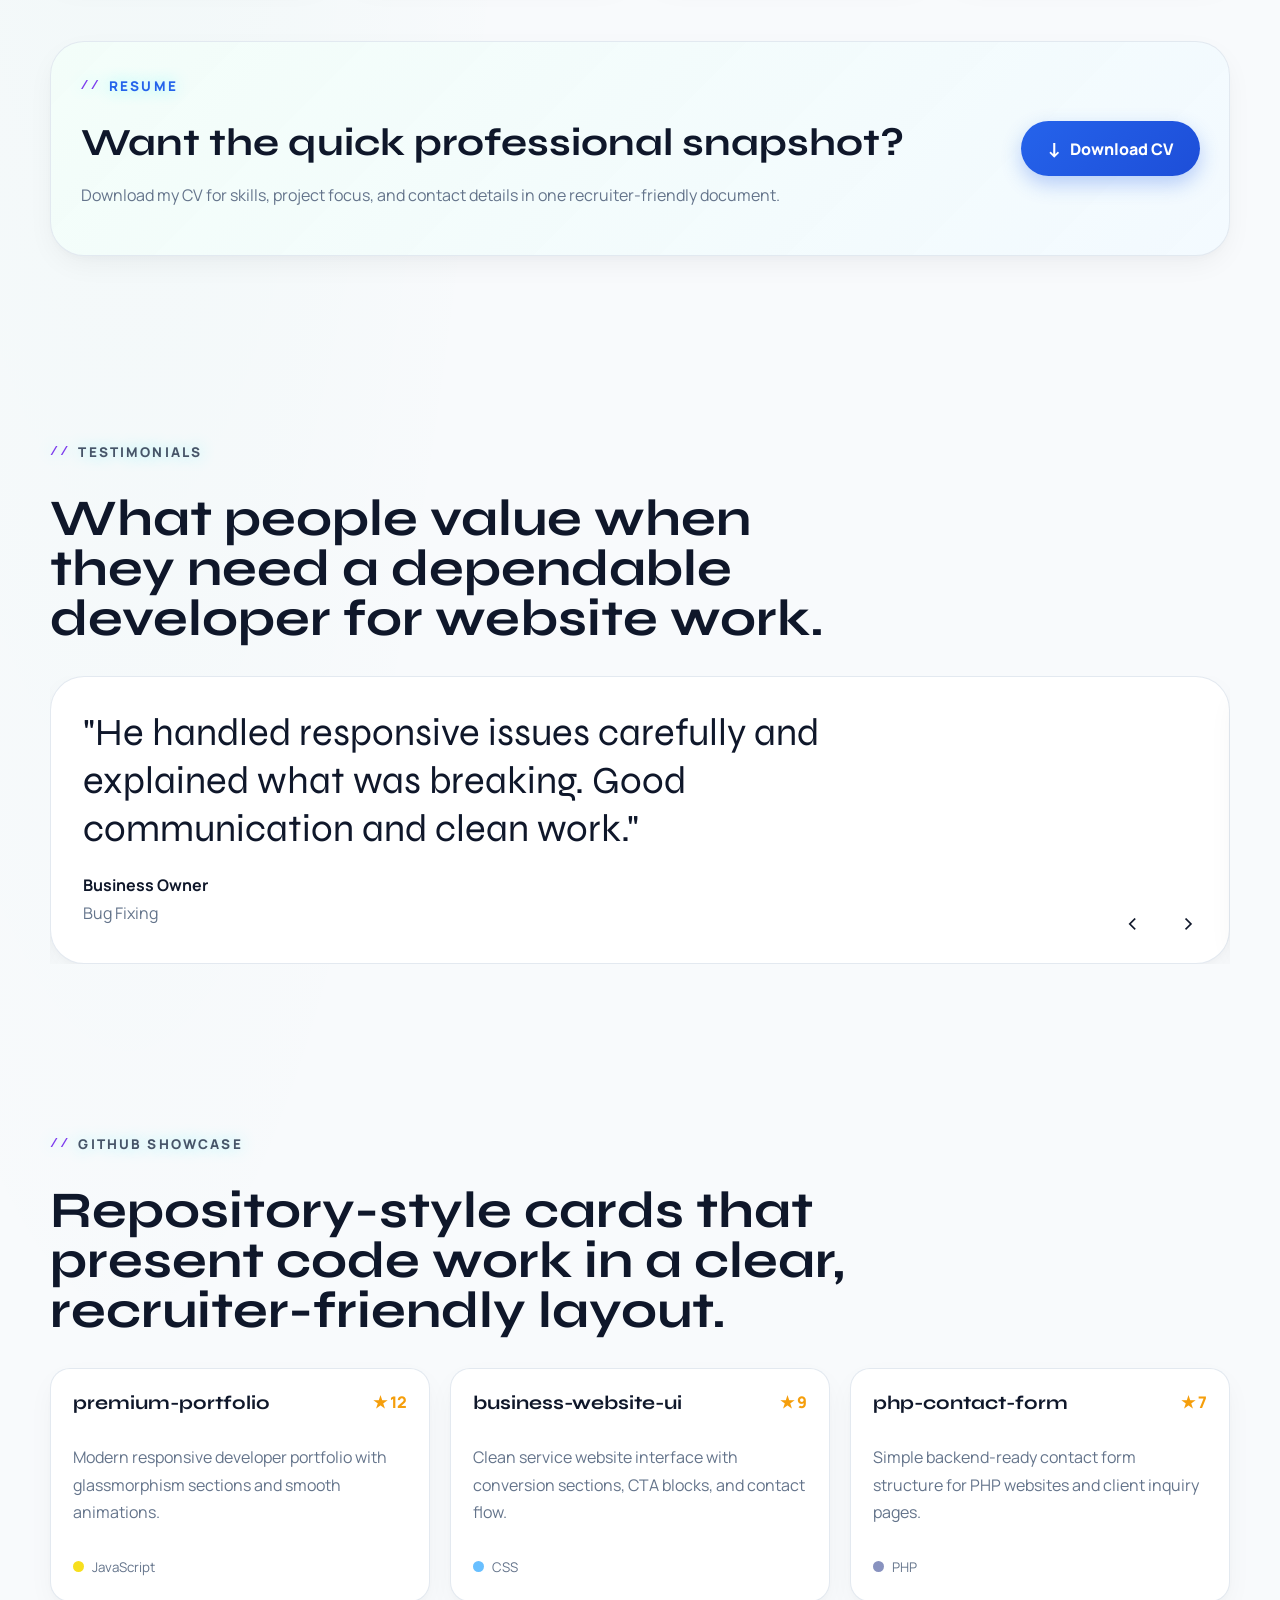
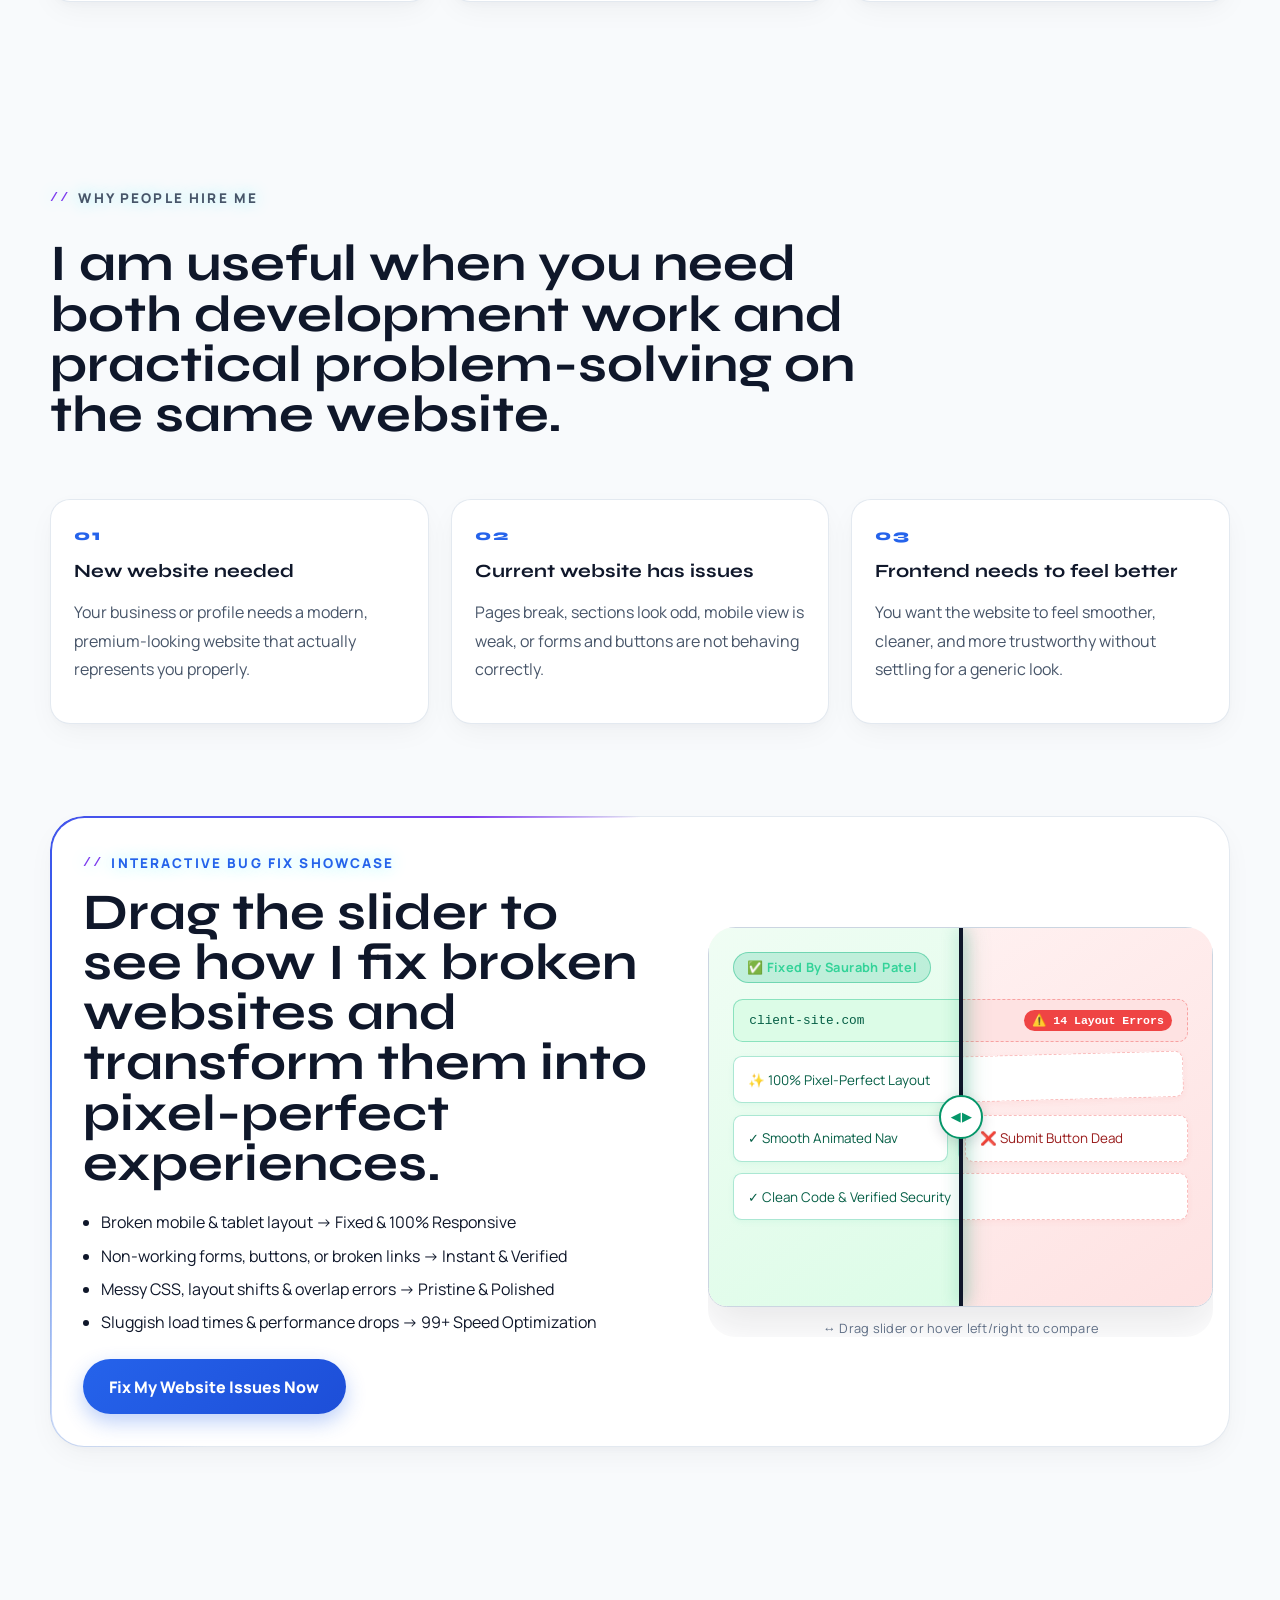
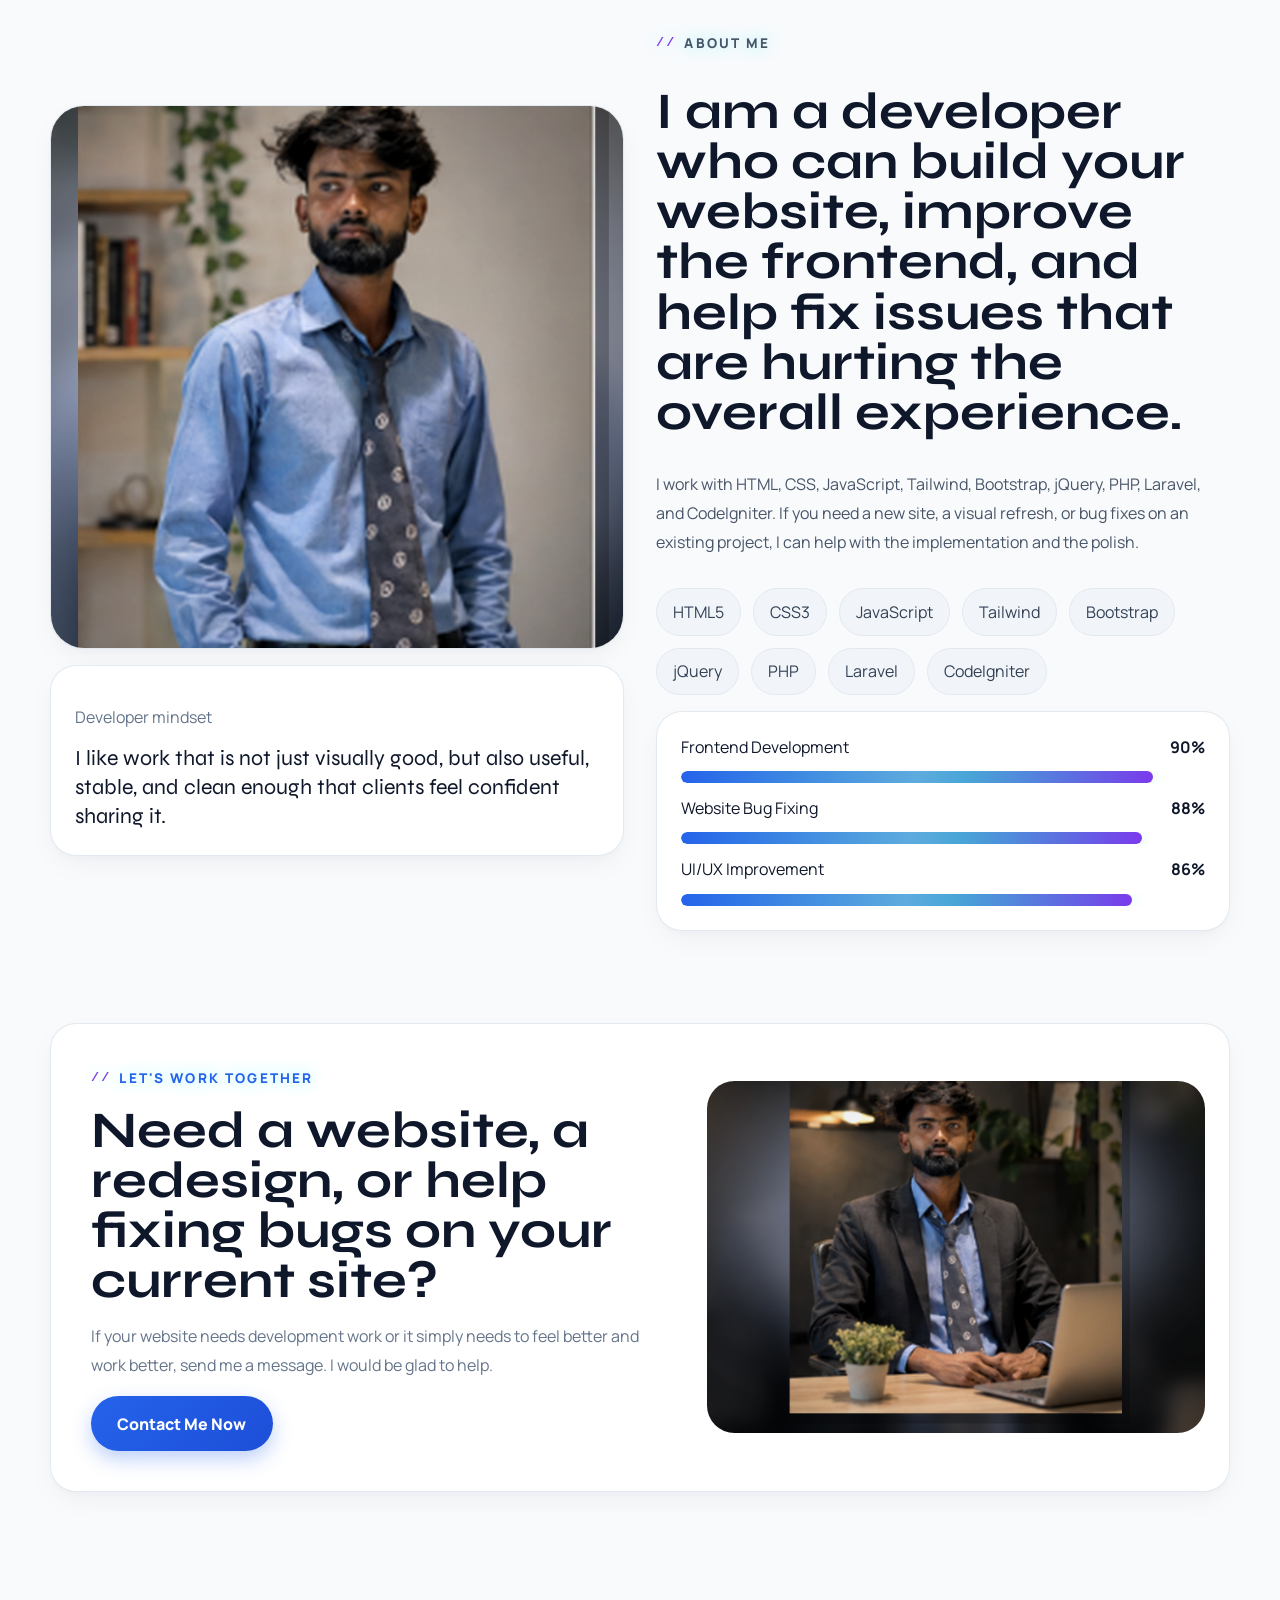
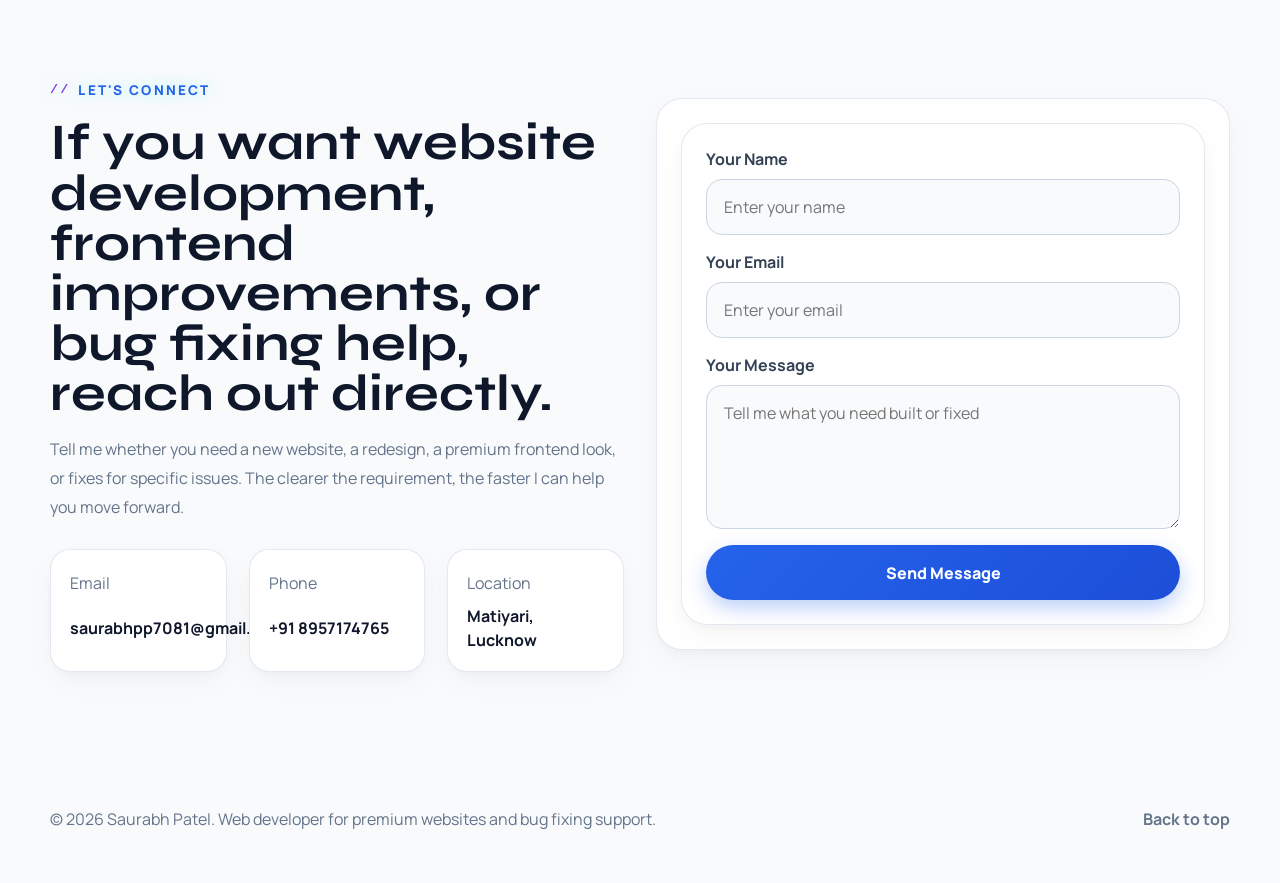
==== commit 659dd8b3: "Enhance visual design: Matrix digital rain, 3D orbit tech rings, interactive live VS Code IDE, Befor" ====
--- a/index.html
+++ b/index.html
@@ -17,7 +17,34 @@
   <link rel="stylesheet" href="style.css">
 </head>
 <body>
-  <div class="site-shell">
+  <div class="site-shell" data-bg-mode="matrix">
+    <!-- 3D Matrix Digital Rain & Cyber Code Canvas -->
+    <canvas id="matrixCanvas" class="matrix-canvas" aria-hidden="true"></canvas>
+
+    <!-- Aurora Cosmic Glow Mesh -->
+    <div class="aurora-mesh" aria-hidden="true">
+      <div class="aurora-orb orb-cyan"></div>
+      <div class="aurora-orb orb-purple"></div>
+      <div class="aurora-orb orb-emerald"></div>
+      <div class="aurora-orb orb-magenta"></div>
+    </div>
+
+    <!-- Live Coding Background Video (Toggleable) -->
+    <div class="video-bg-wrap" id="videoBgWrap">
+      <video class="code-bg-video" id="codeBgVideo" autoplay loop muted playsinline poster="upload/saurabh-dev-setup.png">
+        <source src="upload/coding-terminal-bg.webm" type="video/webm">
+        <source src="upload/coding-terminal-bg.mp4" type="video/mp4">
+      </video>
+      <div class="video-overlay-gradient"></div>
+      <div class="video-scanlines"></div>
+      <div class="video-ambient-mesh"></div>
+    </div>
+
+    <div class="scroll-progress-bar" id="scrollProgressBar" aria-hidden="true"></div>
+    <div class="cursor-glow" id="cursorGlow" aria-hidden="true"></div>
+    <div class="cursor-dot" id="cursorDot" aria-hidden="true"></div>
+    <canvas id="ambientCanvas" class="ambient-canvas" aria-hidden="true"></canvas>
+
     <div class="ambient ambient-one"></div>
     <div class="ambient ambient-two"></div>
     <div class="ambient ambient-three"></div>
@@ -55,9 +82,19 @@
             <a class="nav-cta" href="#contact">Hire Me</a>
           </div>
 
-          <button class="theme-toggle" id="themeToggle" type="button" aria-label="Switch theme">
-            <span class="theme-toggle-icon">☾</span>
-          </button>
+          <div class="nav-controls">
+            <!-- Visual Mode Switcher (Matrix Rain / Cyber Glow / Video BG) -->
+            <button class="mode-toggle-btn" id="modeToggleBtn" type="button" aria-label="Switch visual background mode" title="Switch Visual Mode (Matrix / Cyber / Video)">
+              <span class="mode-icon" id="modeIcon">🟢</span>
+              <span class="mode-label" id="modeLabel">Matrix</span>
+            </button>
+            <button class="sound-toggle-btn" id="soundToggleBtn" type="button" aria-label="Toggle sound effects" title="Toggle Audio FX">
+              <span id="soundIcon">🔇</span>
+            </button>
+            <button class="theme-toggle" id="themeToggle" type="button" aria-label="Switch theme" title="Switch Theme (Dark / Light)">
+              <span class="theme-toggle-icon">☾</span>
+            </button>
+          </div>
         </nav>
       </div>
     </header>
@@ -66,6 +103,13 @@
       <section class="hero section">
         <div class="container hero-grid hero-grid-strong">
           <div class="hero-copy reveal">
+            <div class="hero-status-pill">
+              <span class="live-dot-wrap">
+                <span class="live-dot-ping"></span>
+                <span class="live-dot"></span>
+              </span>
+              <span>Available for New Projects &amp; Bug Fixing</span>
+            </div>
             <p class="eyebrow">Website development + bug fixing</p>
             <h1>
               I build websites that look premium
@@ -97,14 +141,80 @@
           </div>
 
           <div class="hero-visual reveal">
-            <article class="hero-stage hero-stage-photo">
+            <article class="hero-stage hero-stage-photo border-beam-card">
               <div class="hero-stage-topline">
-                <span>Developer for serious web work</span>
-                <span id="typingText">Bug Fixes</span>
-              </div>
-
-              <div class="hero-portrait hero-portrait-wide">
-                <img src="upload/saurabh-dev-setup.png" alt="Saurabh Patel working at a coding setup">
+                <span class="stage-tag"><span class="terminal-dot"></span> Senior Developer &amp; Bug Fix Expert</span>
+                <span class="typing-container"><span id="typingText">Bug Fixes</span><span class="typing-caret" aria-hidden="true"></span></span>
+              </div>
+
+              <!-- 3D Holographic Orbit Stage -->
+              <div class="hero-orbit-stage">
+                <div class="hero-portrait hero-portrait-wide">
+                  <img src="upload/saurabh-dev-setup.png" alt="Saurabh Patel working at a coding setup">
+                  <div class="cyber-scanline-beam" aria-hidden="true"></div>
+                  <div class="floating-badge floating-badge-top">
+                    <div class="floating-badge-icon">⚡</div>
+                    <div class="floating-badge-text">
+                      <strong>Fast Turnaround</strong>
+                      <span>24h Bug Fixing</span>
+                    </div>
+                  </div>
+                  <div class="floating-badge floating-badge-bottom">
+                    <div class="floating-badge-icon">⭐</div>
+                    <div class="floating-badge-text">
+                      <strong>100% Quality</strong>
+                      <span>Pixel-Perfect UI</span>
+                    </div>
+                  </div>
+                </div>
+
+                <!-- Orbiting Tech Planetary Badges -->
+                <div class="orbit-system" aria-hidden="true">
+                  <div class="orbit-path orbit-path-outer">
+                    <div class="orbit-badge badge-js" title="JavaScript"><span>JS</span></div>
+                    <div class="orbit-badge badge-react" title="React"><span>⚛</span></div>
+                    <div class="orbit-badge badge-php" title="PHP"><span>PHP</span></div>
+                  </div>
+                  <div class="orbit-path orbit-path-inner">
+                    <div class="orbit-badge badge-html" title="HTML5"><span>H5</span></div>
+                    <div class="orbit-badge badge-css" title="CSS3"><span>C3</span></div>
+                    <div class="orbit-badge badge-tw" title="Tailwind"><span>TW</span></div>
+                  </div>
+                </div>
+              </div>
+
+              <!-- Interactive Live VS Code Editor Window -->
+              <div class="cyber-editor-window">
+                <div class="editor-header">
+                  <div class="window-controls">
+                    <span class="control-dot dot-red"></span>
+                    <span class="control-dot dot-yellow"></span>
+                    <span class="control-dot dot-green"></span>
+                  </div>
+                  <div class="editor-tabs">
+                    <span class="editor-tab active"><span class="tab-icon">⚡</span> developer.config.js</span>
+                    <span class="editor-tab"><span class="tab-icon">⚙</span> bugfix.engine.php</span>
+                  </div>
+                  <button class="run-code-btn" id="runCodeBtn" type="button" title="Click to test build pipeline">
+                    <span class="play-icon">▶</span> Run Pipeline
+                  </button>
+                </div>
+                <div class="editor-body">
+                  <pre class="code-lines"><code><span class="c-line"><span class="ln">1</span> <span class="k-kw">const</span> <span class="k-var">saurabh</span> = {</span>
+<span class="c-line"><span class="ln">2</span>   <span class="k-prop">expertise</span>: <span class="k-str">"Premium Websites &amp; Bug Fixing"</span>,</span>
+<span class="c-line"><span class="ln">3</span>   <span class="k-prop">speed</span>: <span class="k-str">"24h Delivery"</span>, <span class="k-prop">satisfaction</span>: <span class="k-str">"100%"</span>,</span>
+<span class="c-line"><span class="ln">4</span>   <span class="k-fn">deploy</span>: () =&gt; <span class="k-str">"Zero bugs. Maximum performance 🚀"</span></span>
+<span class="c-line"><span class="ln">5</span> };</span></code></pre>
+                </div>
+                <div class="editor-terminal" id="editorTerminal">
+                  <div class="terminal-bar">
+                    <span>● Live Build Output (Terminal)</span>
+                    <span class="terminal-badge" id="terminalBadge">Active</span>
+                  </div>
+                  <div class="terminal-output" id="terminalOutput">
+                    <div class="term-line"><span class="term-prompt">&gt;</span> Ready. Click <strong style="color:var(--accent);">[Run Pipeline]</strong> to compile and test live...</div>
+                  </div>
+                </div>
               </div>
 
               <div class="hero-stage-cards">
@@ -405,19 +515,19 @@
           </div>
 
           <div class="tech-grid">
-            <article class="tech-card reveal"><span>H5</span><strong>HTML</strong><small>Semantic structure</small></article>
-            <article class="tech-card reveal"><span>C3</span><strong>CSS</strong><small>Responsive styling</small></article>
-            <article class="tech-card reveal"><span>JS</span><strong>JavaScript</strong><small>Interactive UI</small></article>
-            <article class="tech-card reveal"><span>BS</span><strong>Bootstrap</strong><small>Fast layouts</small></article>
-            <article class="tech-card reveal"><span>TW</span><strong>Tailwind</strong><small>Utility-first UI</small></article>
-            <article class="tech-card reveal"><span>JQ</span><strong>jQuery</strong><small>Legacy support</small></article>
-            <article class="tech-card reveal"><span>AX</span><strong>AJAX</strong><small>Async requests</small></article>
-            <article class="tech-card reveal"><span>PHP</span><strong>PHP</strong><small>Backend logic</small></article>
-            <article class="tech-card reveal"><span>LV</span><strong>Laravel</strong><small>MVC apps</small></article>
-            <article class="tech-card reveal"><span>CI</span><strong>CodeIgniter</strong><small>PHP projects</small></article>
-            <article class="tech-card reveal"><span>DB</span><strong>MySQL</strong><small>Data storage</small></article>
-            <article class="tech-card reveal"><span>GT</span><strong>Git</strong><small>Version control</small></article>
-            <article class="tech-card reveal"><span>GH</span><strong>GitHub</strong><small>Code hosting</small></article>
+            <article class="tech-card reveal" data-tech="html"><span>H5</span><strong>HTML</strong><small>Semantic structure</small></article>
+            <article class="tech-card reveal" data-tech="css"><span>C3</span><strong>CSS</strong><small>Responsive styling</small></article>
+            <article class="tech-card reveal" data-tech="js"><span>JS</span><strong>JavaScript</strong><small>Interactive UI</small></article>
+            <article class="tech-card reveal" data-tech="bootstrap"><span>BS</span><strong>Bootstrap</strong><small>Fast layouts</small></article>
+            <article class="tech-card reveal" data-tech="tailwind"><span>TW</span><strong>Tailwind</strong><small>Utility-first UI</small></article>
+            <article class="tech-card reveal" data-tech="jquery"><span>JQ</span><strong>jQuery</strong><small>Legacy support</small></article>
+            <article class="tech-card reveal" data-tech="ajax"><span>AX</span><strong>AJAX</strong><small>Async requests</small></article>
+            <article class="tech-card reveal" data-tech="php"><span>PHP</span><strong>PHP</strong><small>Backend logic</small></article>
+            <article class="tech-card reveal" data-tech="laravel"><span>LV</span><strong>Laravel</strong><small>MVC apps</small></article>
+            <article class="tech-card reveal" data-tech="codeigniter"><span>CI</span><strong>CodeIgniter</strong><small>PHP projects</small></article>
+            <article class="tech-card reveal" data-tech="mysql"><span>DB</span><strong>MySQL</strong><small>Data storage</small></article>
+            <article class="tech-card reveal" data-tech="git"><span>GT</span><strong>Git</strong><small>Version control</small></article>
+            <article class="tech-card reveal" data-tech="github"><span>GH</span><strong>GitHub</strong><small>Code hosting</small></article>
           </div>
         </div>
       </section>
@@ -597,19 +707,78 @@
 
       <section class="section urgency-section">
         <div class="container">
-          <div class="urgency-panel reveal">
+          <div class="urgency-panel reveal border-beam-card">
             <div class="urgency-copy">
-              <p class="eyebrow">Need a quick fix?</p>
-              <h2>If your website has bugs, broken sections, poor responsiveness, or design issues, send me the problem and I can work on it.</h2>
+              <p class="eyebrow">Interactive Bug Fix Showcase</p>
+              <h2>Drag the slider to see how I fix broken websites and transform them into pixel-perfect experiences.</h2>
               <ul class="feature-list feature-list-tight">
-                <li>Broken layout on mobile or desktop</li>
-                <li>Non-working forms, buttons, or links</li>
-                <li>Frontend styling issues and UI cleanup</li>
-                <li>General website improvements and polish</li>
+                <li>Broken mobile &amp; tablet layout → Fixed &amp; 100% Responsive</li>
+                <li>Non-working forms, buttons, or broken links → Instant &amp; Verified</li>
+                <li>Messy CSS, layout shifts &amp; overlap errors → Pristine &amp; Polished</li>
+                <li>Sluggish load times &amp; performance drops → 99+ Speed Optimization</li>
               </ul>
-            </div>
-            <div class="urgency-media">
-              <img src="upload/saurabh-dev-setup.png" alt="Developer workspace for bug fixing and frontend work">
+              <div class="hero-actions" style="margin-top: 1.6rem;">
+                <a class="button button-primary" href="#contact">Fix My Website Issues Now</a>
+              </div>
+            </div>
+
+            <!-- Before vs After Interactive Comparison Slider -->
+            <div class="urgency-media before-after-wrap">
+              <div class="before-after-box" id="baBox">
+                <!-- Before Side (Broken) -->
+                <div class="ba-layer ba-before">
+                  <div class="ba-status-tag tag-before">❌ Broken Website</div>
+                  <div class="broken-preview">
+                    <div class="broken-header-bar">
+                      <span class="site-url">client-site.com</span>
+                      <span class="err-pill">⚠️ 14 Layout Errors</span>
+                    </div>
+                    <div class="broken-content">
+                      <div class="err-box broken-hero">
+                        <span class="err-text">❌ Content Overlapping Screen</span>
+                      </div>
+                      <div class="err-grid">
+                        <div class="err-box">❌ Mobile Nav Missing</div>
+                        <div class="err-box">❌ Submit Button Dead</div>
+                      </div>
+                      <div class="err-box broken-footer">
+                        <span>❌ Horizontal scrollbar appearing</span>
+                      </div>
+                    </div>
+                  </div>
+                </div>
+
+                <!-- After Side (Fixed by Saurabh) -->
+                <div class="ba-layer ba-after" id="baAfterLayer">
+                  <div class="ba-status-tag tag-after">✅ Fixed By Saurabh Patel</div>
+                  <div class="fixed-preview">
+                    <div class="fixed-header-bar">
+                      <span class="site-url">client-site.com</span>
+                      <span class="success-pill">✓ 0 Errors • 99/100 Speed</span>
+                    </div>
+                    <div class="fixed-content">
+                      <div class="success-box fixed-hero">
+                        <span class="success-text">✨ 100% Pixel-Perfect Layout</span>
+                      </div>
+                      <div class="success-grid">
+                        <div class="success-box">✓ Smooth Animated Nav</div>
+                        <div class="success-box">✓ Instant Form Submit</div>
+                      </div>
+                      <div class="success-box fixed-footer">
+                        <span>✓ Clean Code &amp; Verified Security</span>
+                      </div>
+                    </div>
+                  </div>
+                </div>
+
+                <!-- Draggable Divider Handle -->
+                <div class="ba-divider" id="baDivider">
+                  <div class="ba-handle-btn">
+                    <span>◀ ▶</span>
+                  </div>
+                </div>
+              </div>
+              <div class="ba-hint">↔ Drag slider or hover left/right to compare</div>
             </div>
           </div>
         </div>
@@ -656,19 +825,19 @@
                 <span>Frontend Development</span>
                 <strong>90%</strong>
               </div>
-              <div class="progress"><span style="width: 90%"></span></div>
+              <div class="progress"><span class="progress-bar-fill" data-progress="90" style="width: 0%"></span></div>
 
               <div class="metric-row">
                 <span>Website Bug Fixing</span>
                 <strong>88%</strong>
               </div>
-              <div class="progress"><span style="width: 88%"></span></div>
+              <div class="progress"><span class="progress-bar-fill" data-progress="88" style="width: 0%"></span></div>
 
               <div class="metric-row">
                 <span>UI/UX Improvement</span>
                 <strong>86%</strong>
               </div>
-              <div class="progress"><span style="width: 86%"></span></div>
+              <div class="progress"><span class="progress-bar-fill" data-progress="86" style="width: 0%"></span></div>
             </div>
           </div>
         </div>
@@ -751,8 +920,18 @@
   </div>
 
   <a class="whatsapp-float" href="https://wa.me/918957174765" target="_blank" rel="noopener" aria-label="Contact Saurabh Patel on WhatsApp">
-    <span>WA</span>
+    <span class="whatsapp-tooltip">Chat with Saurabh</span>
+    <svg class="whatsapp-icon" viewBox="0 0 24 24" width="22" height="22" fill="currentColor" aria-hidden="true">
+      <path d="M12.031 2C6.511 2 2.031 6.48 2.031 12C2.031 13.84 2.531 15.57 3.401 17.07L2.001 22.21L7.261 20.83C8.711 21.62 10.331 22.04 12.031 22.04C17.551 22.04 22.031 17.56 22.031 12.04C22.031 6.48 17.551 2 12.031 2ZM12.031 20.35C10.511 20.35 9.071 19.94 7.821 19.2L7.521 19.02L4.391 19.84L5.231 16.79L5.031 16.47C4.221 15.18 3.791 13.63 3.791 12.04C3.791 7.48 7.491 3.77 12.041 3.77C16.591 3.77 20.291 7.47 20.291 12.03C20.291 16.59 16.581 20.35 12.031 20.35ZM16.551 14.54C16.301 14.41 15.071 13.81 14.841 13.73C14.611 13.65 14.451 13.61 14.281 13.86C14.121 14.11 13.631 14.68 13.481 14.86C13.331 15.03 13.181 15.05 12.931 14.93C12.681 14.81 11.881 14.54 10.931 13.69C10.191 13.03 9.691 12.22 9.541 11.97C9.391 11.72 9.521 11.59 9.651 11.46C9.761 11.35 9.901 11.17 10.021 11.03C10.141 10.89 10.191 10.78 10.271 10.62C10.351 10.45 10.311 10.31 10.251 10.19C10.191 10.07 9.691 8.85 9.491 8.35C9.291 7.87 9.091 7.93 8.941 7.93C8.801 7.92 8.631 7.92 8.471 7.92C8.301 7.92 8.041 7.98 7.811 8.23C7.581 8.48 6.941 9.08 6.941 10.3C6.941 11.52 7.831 12.7 7.951 12.87C8.071 13.03 9.701 15.54 12.191 16.62C12.781 16.88 13.241 17.03 13.601 17.14C14.201 17.33 14.741 17.31 15.171 17.24C15.651 17.17 16.651 16.63 16.861 16.05C17.071 15.47 17.071 14.98 17.001 14.86C16.941 14.74 16.801 14.67 16.551 14.54Z"/>
+    </svg>
   </a>
+
+  <button class="scroll-top-btn" id="scrollTopBtn" type="button" aria-label="Scroll to top">
+    <svg viewBox="0 0 24 24" fill="none" stroke="currentColor" stroke-width="2.5" stroke-linecap="round" stroke-linejoin="round" width="18" height="18" aria-hidden="true">
+      <line x1="12" y1="19" x2="12" y2="5"></line>
+      <polyline points="5 12 12 5 19 12"></polyline>
+    </svg>
+  </button>
 
   <script src="script.js"></script>
 </body>
--- a/style.css
+++ b/style.css
@@ -5,21 +5,27 @@
 }
 
 :root {
-  --bg: #07101b;
-  --surface: rgba(10, 19, 33, 0.8);
-  --surface-strong: rgba(14, 24, 42, 0.94);
-  --surface-border: rgba(255, 255, 255, 0.08);
-  --text: #f3f7fb;
-  --muted: #a6b4c7;
-  --accent: #9ef4d0;
-  --accent-2: #68bfff;
-  --accent-3: #ffb56b;
-  --shadow: 0 32px 80px rgba(0, 0, 0, 0.35);
-  --radius-xl: 38px;
-  --radius-lg: 28px;
-  --radius-md: 22px;
-  --radius-sm: 16px;
+  --bg: #030712;
+  --surface: rgba(8, 15, 30, 0.74);
+  --surface-strong: rgba(11, 20, 38, 0.94);
+  --surface-border: rgba(0, 245, 255, 0.16);
+  --text: #f8fafc;
+  --muted: #94a3b8;
+  --accent: #00f5ff;
+  --accent-2: #38bdf8;
+  --accent-3: #10b981;
+  --accent-purple: #a855f7;
+  --accent-glow: rgba(0, 245, 255, 0.45);
+  --shadow: 0 25px 60px rgba(0, 0, 0, 0.65);
+  --radius-xl: 34px;
+  --radius-lg: 26px;
+  --radius-md: 20px;
+  --radius-sm: 14px;
   --container: 1180px;
+  --mouse-x: 50%;
+  --mouse-y: 50%;
+  --tilt-x: 0deg;
+  --tilt-y: 0deg;
 }
 
 html {
@@ -31,10 +37,13 @@
   min-width: 320px;
   color: var(--text);
   font-family: "Manrope", sans-serif;
-  background:
-    radial-gradient(circle at 10% 10%, rgba(104, 191, 255, 0.17), transparent 26%),
-    radial-gradient(circle at 88% 16%, rgba(255, 181, 107, 0.12), transparent 18%),
-    linear-gradient(180deg, #07101a 0%, #0a1421 45%, #0e1828 100%);
+  background-color: var(--bg);
+  background-image:
+    radial-gradient(circle at 12% 14%, rgba(0, 245, 255, 0.12), transparent 28%),
+    radial-gradient(circle at 88% 18%, rgba(168, 85, 247, 0.12), transparent 26%),
+    radial-gradient(circle at 50% 75%, rgba(16, 185, 129, 0.08), transparent 32%),
+    linear-gradient(180deg, #030712 0%, #060b18 50%, #030712 100%);
+  background-attachment: fixed;
 }
 
 body::before {
@@ -92,68 +101,635 @@
 }
 
 body[data-theme="light"] {
-  --bg: #f5f8fc;
-  --surface: rgba(255, 255, 255, 0.72);
-  --surface-strong: rgba(255, 255, 255, 0.94);
-  --surface-border: rgba(9, 20, 35, 0.1);
-  --text: #0d1828;
-  --muted: #536273;
-  --accent: #0aa678;
-  --accent-2: #246bfe;
-  --accent-3: #f07928;
-  --shadow: 0 28px 80px rgba(20, 41, 72, 0.13);
+  --bg: #f8fafc;
+  --surface: #ffffff;
+  --surface-strong: #ffffff;
+  --surface-border: rgba(226, 232, 240, 0.95);
+  --text: #0f172a;
+  --muted: #64748b;
+  --accent: #2563eb;
+  --accent-2: #0284c7;
+  --accent-3: #f59e0b;
+  --accent-purple: #7c3aed;
+  --accent-emerald: #059669;
+  --shadow: 0 10px 30px -5px rgba(15, 23, 42, 0.06), 0 4px 12px -2px rgba(15, 23, 42, 0.03);
   background:
-    radial-gradient(circle at 12% 10%, rgba(36, 107, 254, 0.12), transparent 27%),
-    radial-gradient(circle at 88% 14%, rgba(240, 121, 40, 0.12), transparent 18%),
-    linear-gradient(180deg, #f8fbff 0%, #eef5fb 45%, #f8fbff 100%);
-}
-
+    radial-gradient(ellipse 90% 50% at 50% -10%, rgba(37, 99, 235, 0.08), transparent 70%),
+    radial-gradient(ellipse 60% 40% at 90% 25%, rgba(124, 58, 237, 0.05), transparent 60%),
+    radial-gradient(ellipse 60% 40% at 10% 45%, rgba(16, 185, 129, 0.05), transparent 60%),
+    #f8fafc;
+  color: var(--text);
+}
+
+/* 1. Light Mode Background Cleanup (No dirty matrix canvas, scanlines, or video haze) */
 body[data-theme="light"]::before,
 body[data-theme="light"] .ambient-grid {
-  opacity: 0.45;
-}
-
+  opacity: 0.2;
+}
+
+body[data-theme="light"] .matrix-canvas {
+  opacity: 0 !important;
+  visibility: hidden !important;
+  pointer-events: none !important;
+}
+
+body[data-theme="light"] .aurora-mesh {
+  opacity: 0.22;
+  filter: blur(140px);
+}
+
+body[data-theme="light"] .video-bg-wrap {
+  opacity: 0 !important;
+  display: none !important;
+}
+
+body[data-theme="light"] .video-scanlines,
+body[data-theme="light"] .video-ambient-mesh {
+  display: none !important;
+}
+
+body[data-theme="light"] .ambient-canvas {
+  opacity: 0.25;
+}
+
+/* 2. Topbar & Brand in Light Mode */
 body[data-theme="light"] .topbar {
-  background: rgba(255, 255, 255, 0.72);
-  border-bottom-color: rgba(9, 20, 35, 0.08);
-}
-
-body[data-theme="light"] .button-primary,
+  background: rgba(255, 255, 255, 0.88);
+  border-bottom: 1px solid rgba(226, 232, 240, 0.9);
+  box-shadow: 0 4px 20px rgba(15, 23, 42, 0.05);
+}
+
+body[data-theme="light"] .topbar.is-scrolled {
+  background: rgba(255, 255, 255, 0.96);
+  border-bottom-color: rgba(203, 213, 225, 0.8);
+  box-shadow: 0 10px 30px rgba(15, 23, 42, 0.08);
+}
+
+body[data-theme="light"] .brand-mark {
+  background: linear-gradient(135deg, #2563eb, #7c3aed);
+  color: #ffffff;
+  box-shadow: 0 4px 14px rgba(37, 99, 235, 0.25);
+}
+
+body[data-theme="light"] .brand-copy strong {
+  color: #0f172a;
+}
+
+body[data-theme="light"] .site-nav a {
+  color: #475569;
+}
+
+body[data-theme="light"] .site-nav a:hover,
+body[data-theme="light"] .site-nav a.is-active {
+  color: #2563eb;
+}
+
+body[data-theme="light"] .nav-cta {
+  background: #f0fdf4;
+  border: 1px solid #86efac;
+  color: #166534;
+}
+
+body[data-theme="light"] .nav-cta:hover {
+  background: #16a34a;
+  color: #ffffff;
+  border-color: #16a34a;
+  box-shadow: 0 4px 14px rgba(22, 163, 74, 0.3);
+}
+
+/* 3. Topbar Nav Controls in Light Mode */
+body[data-theme="light"] .mode-toggle-btn {
+  background: #ffffff;
+  border: 1px solid #cbd5e1;
+  color: #0f172a;
+  box-shadow: 0 2px 8px rgba(15, 23, 42, 0.06);
+}
+
+body[data-theme="light"] .mode-toggle-btn:hover {
+  border-color: #2563eb;
+  color: #2563eb;
+  box-shadow: 0 0 14px rgba(37, 99, 235, 0.2);
+}
+
+body[data-theme="light"] .sound-toggle-btn {
+  background: #ffffff;
+  border: 1px solid #cbd5e1;
+  color: #0f172a;
+  box-shadow: 0 2px 8px rgba(15, 23, 42, 0.06);
+}
+
+body[data-theme="light"] .sound-toggle-btn:hover {
+  border-color: #7c3aed;
+  box-shadow: 0 0 14px rgba(124, 58, 237, 0.2);
+}
+
+body[data-theme="light"] .sound-toggle-btn.is-active {
+  border-color: #10b981;
+  background: #ecfdf5;
+  box-shadow: 0 0 14px rgba(16, 185, 129, 0.25);
+}
+
+body[data-theme="light"] .theme-toggle {
+  background: #ffffff;
+  border: 1px solid #cbd5e1;
+  color: #d97706;
+  box-shadow: 0 2px 8px rgba(15, 23, 42, 0.06);
+}
+
+body[data-theme="light"] .theme-toggle:hover {
+  border-color: #d97706;
+  box-shadow: 0 0 14px rgba(217, 119, 6, 0.3);
+}
+
+/* 4. Typography & Accents in Light Mode */
+body[data-theme="light"] .gradient-text {
+  background: linear-gradient(135deg, #0f172a 10%, #2563eb 55%, #7c3aed 95%);
+  -webkit-background-clip: text;
+  -webkit-text-fill-color: transparent;
+}
+
+body[data-theme="light"] .eyebrow {
+  color: #2563eb;
+}
+
+body[data-theme="light"] .stage-tag {
+  background: rgba(37, 99, 235, 0.08);
+  border: 1px solid rgba(37, 99, 235, 0.2);
+  color: #1e40af;
+}
+
+body[data-theme="light"] .terminal-dot {
+  background: #2563eb;
+  box-shadow: 0 0 8px #2563eb;
+}
+
+body[data-theme="light"] .button-primary {
+  background: linear-gradient(135deg, #2563eb, #1d4ed8);
+  color: #ffffff;
+  box-shadow: 0 8px 20px rgba(37, 99, 235, 0.3);
+}
+
+body[data-theme="light"] .button-primary:hover {
+  box-shadow: 0 12px 28px rgba(37, 99, 235, 0.45);
+}
+
+body[data-theme="light"] .button-secondary {
+  background: #ffffff;
+  border: 1px solid #cbd5e1;
+  color: #0f172a;
+  box-shadow: 0 2px 8px rgba(15, 23, 42, 0.06);
+}
+
+body[data-theme="light"] .button-secondary:hover {
+  border-color: #2563eb;
+  color: #2563eb;
+}
+
+body[data-theme="light"] .hero-status-pill {
+  background: #ecfdf5;
+  border-color: #a7f3d0;
+  color: #065f46;
+  box-shadow: 0 2px 10px rgba(16, 185, 129, 0.12);
+}
+
+body[data-theme="light"] .floating-badge {
+  background: rgba(255, 255, 255, 0.95);
+  border: 1px solid #e2e8f0;
+  box-shadow: 0 12px 30px rgba(15, 23, 42, 0.1);
+  color: #0f172a;
+}
+
+body[data-theme="light"] .floating-badge-text strong {
+  color: #0f172a;
+}
+
+body[data-theme="light"] .floating-badge-text span {
+  color: #64748b;
+}
+
+/* 5. Cards & Surfaces in Light Mode */
+body[data-theme="light"] .hero-stage,
+body[data-theme="light"] .project-card,
+body[data-theme="light"] .service-card,
+body[data-theme="light"] .process-card,
+body[data-theme="light"] .tech-card,
+body[data-theme="light"] .timeline-card,
+body[data-theme="light"] .stat-card,
+body[data-theme="light"] .repo-card,
+body[data-theme="light"] .testimonial-card,
+body[data-theme="light"] .about-image-card,
+body[data-theme="light"] .about-quote-card,
+body[data-theme="light"] .metrics-card,
+body[data-theme="light"] .cta-panel,
+body[data-theme="light"] .contact-card,
+body[data-theme="light"] .contact-form-wrap,
+body[data-theme="light"] .urgency-panel {
+  background: #ffffff;
+  border: 1px solid rgba(226, 232, 240, 0.95);
+  box-shadow: 0 10px 30px -5px rgba(15, 23, 42, 0.05), 0 4px 12px -2px rgba(15, 23, 42, 0.03);
+}
+
+body[data-theme="light"] .project-card:hover,
+body[data-theme="light"] .service-card:hover,
+body[data-theme="light"] .tech-card:hover,
+body[data-theme="light"] .timeline-card:hover,
+body[data-theme="light"] .repo-card:hover,
+body[data-theme="light"] .testimonial-card:hover,
+body[data-theme="light"] .stat-card:hover {
+  transform: translateY(-5px);
+  border-color: rgba(37, 99, 235, 0.4);
+  box-shadow: 0 20px 40px -10px rgba(15, 23, 42, 0.1), 0 0 0 1px rgba(37, 99, 235, 0.2);
+}
+
+/* Fix Card Headings Turning Invisible White on Hover */
+body[data-theme="light"] .project-card:hover .project-content h3,
+body[data-theme="light"] .service-card:hover h3,
+body[data-theme="light"] .process-card:hover h3,
+body[data-theme="light"] .tech-card:hover strong,
+body[data-theme="light"] .stat-card:hover .stat-number {
+  color: #0f172a !important;
+}
+
+body[data-theme="light"] .project-card h3,
+body[data-theme="light"] .service-card h3,
+body[data-theme="light"] .process-card h3,
+body[data-theme="light"] .section-heading h2,
+body[data-theme="light"] .about-panel h2 {
+  color: #0f172a;
+}
+
+body[data-theme="light"] .project-card p,
+body[data-theme="light"] .service-card p,
+body[data-theme="light"] .process-card p,
+body[data-theme="light"] .section-heading p,
+body[data-theme="light"] .about-panel p {
+  color: #475569;
+}
+
+/* Card Spotlight in Light Mode */
+body[data-theme="light"] .hero-stage::before,
+body[data-theme="light"] .stage-card::before,
+body[data-theme="light"] .metric-block::before,
+body[data-theme="light"] .project-card::before,
+body[data-theme="light"] .service-card::before,
+body[data-theme="light"] .tech-card::before,
+body[data-theme="light"] .timeline-card::before,
+body[data-theme="light"] .stat-card::before,
+body[data-theme="light"] .repo-card::before,
+body[data-theme="light"] .process-card::before,
+body[data-theme="light"] .contact-card::before {
+  background: radial-gradient(
+    360px circle at var(--mouse-x, 50%) var(--mouse-y, 50%),
+    rgba(37, 99, 235, 0.18),
+    rgba(124, 58, 237, 0.09) 35%,
+    transparent 68%
+  );
+}
+
+/* 6. Project Visual & Image Treatment (Eliminates Dark Pillarbox Boxes) */
+body[data-theme="light"] .project-visual {
+  background: #f1f5f9;
+  border-bottom: 1px solid #e2e8f0;
+}
+
+body[data-theme="light"] .project-card-featured .project-visual {
+  border-bottom: none;
+  border-right: 1px solid #e2e8f0;
+}
+
+body[data-theme="light"] .project-visual-overlay::after {
+  background: linear-gradient(180deg, transparent 40%, rgba(15, 23, 42, 0.45));
+}
+
+body[data-theme="light"] .tag-row span,
+body[data-theme="light"] .intro-tags span,
+body[data-theme="light"] .problem-pill,
+body[data-theme="light"] .filter-chip,
+body[data-theme="light"] .skills-cloud span {
+  background: #f1f5f9;
+  border: 1px solid #e2e8f0;
+  color: #334155;
+}
+
+body[data-theme="light"] .filter-chip:hover {
+  background: #e2e8f0;
+  color: #0f172a;
+}
+
 body[data-theme="light"] .filter-chip.is-active {
+  background: #2563eb;
+  border-color: #2563eb;
   color: #ffffff;
 }
 
-body[data-theme="light"] .button-secondary,
-body[data-theme="light"] .nav-cta,
-body[data-theme="light"] .theme-toggle,
-body[data-theme="light"] .menu-toggle,
-body[data-theme="light"] .problem-pill,
-body[data-theme="light"] .intro-tags span,
-body[data-theme="light"] .filter-chip,
-body[data-theme="light"] .tag-row span,
-body[data-theme="light"] .skills-cloud span {
-  background: rgba(255, 255, 255, 0.72);
-  border-color: rgba(9, 20, 35, 0.1);
-}
-
+body[data-theme="light"] .stage-card,
+body[data-theme="light"] .metric-block {
+  background: #f8fafc;
+  border: 1px solid #e2e8f0;
+}
+
+body[data-theme="light"] .stage-card strong,
+body[data-theme="light"] .metric-block strong {
+  color: #0f172a;
+}
+
+body[data-theme="light"] .card-label,
+body[data-theme="light"] .metric-block span {
+  color: #64748b;
+}
+
+/* 7. 3D Orbiting Stage in Light Mode */
+body[data-theme="light"] .orbit-path-outer {
+  border-color: rgba(37, 99, 235, 0.25);
+}
+
+body[data-theme="light"] .orbit-path-inner {
+  border-color: rgba(124, 58, 237, 0.25);
+}
+
+body[data-theme="light"] .orbit-badge {
+  background: rgba(255, 255, 255, 0.95);
+  box-shadow: 0 4px 16px rgba(15, 23, 42, 0.12);
+}
+
+body[data-theme="light"] .cyber-scanline-beam {
+  background: linear-gradient(90deg, transparent, rgba(37, 99, 235, 0.7), #fff, rgba(37, 99, 235, 0.7), transparent);
+  box-shadow: 0 0 14px rgba(37, 99, 235, 0.5);
+}
+
+/* 8. VS Code Live Editor Mockup in Light Mode */
+body[data-theme="light"] .cyber-editor-window {
+  background: #0b0f19;
+  border: 1px solid #cbd5e1;
+  box-shadow: 0 20px 45px -10px rgba(15, 23, 42, 0.2);
+}
+
+/* 9. Interactive Before & After Slider in Light Mode */
+body[data-theme="light"] .before-after-box {
+  background: #ffffff;
+  border: 1px solid #cbd5e1;
+  box-shadow: 0 18px 40px rgba(15, 23, 42, 0.1);
+}
+
+body[data-theme="light"] .ba-before {
+  background: linear-gradient(145deg, #fff5f5, #fee2e2);
+}
+
+body[data-theme="light"] .broken-header-bar {
+  background: #fee2e2;
+  border: 1px dashed rgba(239, 68, 68, 0.4);
+  color: #991b1b;
+}
+
+body[data-theme="light"] .err-box {
+  background: #ffffff;
+  border: 1px dashed rgba(239, 68, 68, 0.35);
+  color: #991b1b;
+  box-shadow: 0 2px 6px rgba(239, 68, 68, 0.06);
+}
+
+body[data-theme="light"] .ba-after {
+  background: linear-gradient(145deg, #f0fdf4, #dcfce7);
+  border-right: 2px solid #059669;
+  box-shadow: 4px 0 24px rgba(5, 150, 105, 0.25);
+}
+
+body[data-theme="light"] .fixed-header-bar {
+  background: #dcfce7;
+  border: 1px solid rgba(16, 185, 129, 0.4);
+  color: #065f46;
+}
+
+body[data-theme="light"] .success-box {
+  background: #ffffff;
+  border: 1px solid rgba(16, 185, 129, 0.35);
+  color: #065f46;
+  box-shadow: 0 2px 6px rgba(16, 185, 129, 0.06);
+}
+
+body[data-theme="light"] .ba-divider {
+  background: #0f172a;
+  box-shadow: 0 0 16px rgba(5, 150, 105, 0.45);
+}
+
+body[data-theme="light"] .ba-handle-btn {
+  background: #ffffff;
+  border: 2.5px solid #059669;
+  color: #059669;
+  box-shadow: 0 4px 14px rgba(15, 23, 42, 0.15);
+}
+
+body[data-theme="light"] .ba-hint {
+  color: #64748b;
+}
+
+/* 10. Border Beam in Light Mode */
+body[data-theme="light"] .border-beam-card::before {
+  background: conic-gradient(
+    from var(--beam-angle),
+    transparent 0%,
+    transparent 65%,
+    #2563eb 78%,
+    #7c3aed 92%,
+    transparent 100%
+  );
+}
+
+/* 11. Form Inputs & Floating Controls in Light Mode */
 body[data-theme="light"] .contact-form input,
 body[data-theme="light"] .contact-form textarea {
-  color: var(--text);
-  background: rgba(255, 255, 255, 0.76);
-  border-color: rgba(9, 20, 35, 0.12);
+  color: #0f172a;
+  background: #f8fafc;
+  border: 1px solid #cbd5e1;
+}
+
+body[data-theme="light"] .contact-form input:focus,
+body[data-theme="light"] .contact-form textarea:focus {
+  border-color: #2563eb;
+  background: #ffffff;
+  box-shadow: 0 0 0 3px rgba(37, 99, 235, 0.15);
 }
 
 body[data-theme="light"] .contact-form label span {
-  color: var(--text);
+  color: #334155;
 }
 
 body[data-theme="light"] .menu-toggle span {
-  background: var(--text);
+  background: #0f172a;
+}
+
+body[data-theme="light"] .scroll-top-btn {
+  background: #ffffff;
+  border: 1px solid #cbd5e1;
+  color: #0f172a;
+  box-shadow: 0 4px 14px rgba(15, 23, 42, 0.1);
+}
+
+body[data-theme="light"] .whatsapp-tooltip {
+  background: #ffffff;
+  color: #0f172a;
+  border: 1px solid #e2e8f0;
+  box-shadow: 0 8px 24px rgba(15, 23, 42, 0.1);
 }
 
 .site-shell {
   position: relative;
   overflow: clip;
+}
+
+/* =========================================================
+   CODING BACKGROUND VIDEO STYLES
+   ========================================================= */
+.video-bg-wrap {
+  position: fixed;
+  inset: 0;
+  width: 100%;
+  height: 100%;
+  overflow: hidden;
+  z-index: 0;
+  pointer-events: none;
+}
+
+.code-bg-video {
+  position: absolute;
+  top: 50%;
+  left: 50%;
+  min-width: 100%;
+  min-height: 100%;
+  width: auto;
+  height: auto;
+  transform: translate(-50%, -50%) scale(1.06);
+  object-fit: cover;
+  opacity: 0.32;
+  filter: contrast(1.2) brightness(0.9) saturate(1.4) hue-rotate(170deg);
+  transition: opacity 0.5s ease, filter 0.5s ease;
+}
+
+body[data-video="off"] .code-bg-video {
+  opacity: 0 !important;
+}
+
+body[data-theme="light"] .code-bg-video {
+  opacity: 0.12;
+  filter: contrast(1.1) brightness(1.2) saturate(1.1) hue-rotate(180deg);
+}
+
+.video-overlay-gradient {
+  position: absolute;
+  inset: 0;
+  background:
+    radial-gradient(ellipse 90% 60% at 50% 10%, rgba(0, 245, 255, 0.08), transparent 70%),
+    radial-gradient(ellipse 70% 50% at 85% 40%, rgba(168, 85, 247, 0.09), transparent 60%),
+    linear-gradient(180deg, rgba(3, 7, 18, 0.76) 0%, rgba(3, 7, 18, 0.88) 50%, rgba(4, 9, 24, 0.96) 100%);
+  pointer-events: none;
+}
+
+body[data-theme="light"] .video-overlay-gradient {
+  background:
+    radial-gradient(ellipse 90% 60% at 50% 10%, rgba(36, 107, 254, 0.06), transparent 70%),
+    linear-gradient(180deg, rgba(248, 251, 255, 0.86) 0%, rgba(238, 245, 251, 0.92) 50%, rgba(248, 251, 255, 0.98) 100%);
+}
+
+.video-scanlines {
+  position: absolute;
+  inset: 0;
+  background: linear-gradient(
+    rgba(255, 255, 255, 0) 50%,
+    rgba(0, 0, 0, 0.3) 50%
+  );
+  background-size: 100% 4px;
+  pointer-events: none;
+  opacity: 0.22;
+}
+
+.video-ambient-mesh {
+  position: absolute;
+  inset: 0;
+  background-image:
+    linear-gradient(rgba(0, 245, 255, 0.035) 1px, transparent 1px),
+    linear-gradient(90deg, rgba(0, 245, 255, 0.035) 1px, transparent 1px);
+  background-size: 56px 56px;
+  mask-image: radial-gradient(circle at center, black 30%, transparent 88%);
+  pointer-events: none;
+}
+
+/* Ambient canvas particle background */
+.ambient-canvas {
+  position: fixed;
+  inset: 0;
+  width: 100%;
+  height: 100%;
+  pointer-events: none;
+  z-index: 0;
+  opacity: 0.75;
+}
+
+body[data-theme="light"] .ambient-canvas {
+  opacity: 0.35;
+}
+
+/* Scroll progress bar */
+.scroll-progress-bar {
+  position: fixed;
+  top: 0;
+  left: 0;
+  width: 0%;
+  height: 3px;
+  background: linear-gradient(90deg, var(--accent) 0%, var(--accent-2) 35%, var(--accent-purple) 70%, var(--accent-3) 100%);
+  box-shadow: 0 0 16px var(--accent), 0 0 8px var(--accent-purple);
+  z-index: 99999;
+  pointer-events: none;
+  transition: width 0.08s linear;
+}
+
+/* Interactive custom cursor */
+@media (pointer: fine) and (hover: hover) {
+  .cursor-glow {
+    position: fixed;
+    top: 0;
+    left: 0;
+    width: 440px;
+    height: 440px;
+    border-radius: 50%;
+    background: radial-gradient(circle, rgba(158, 244, 208, 0.08) 0%, rgba(104, 191, 255, 0.04) 38%, transparent 70%);
+    pointer-events: none;
+    z-index: 1;
+    transform: translate(-50%, -50%);
+    will-change: transform;
+    transition: opacity 0.3s ease;
+  }
+
+  .cursor-dot {
+    position: fixed;
+    top: 0;
+    left: 0;
+    width: 8px;
+    height: 8px;
+    border-radius: 50%;
+    background: var(--accent);
+    box-shadow: 0 0 12px var(--accent), 0 0 20px rgba(158, 244, 208, 0.6);
+    pointer-events: none;
+    z-index: 9999;
+    transform: translate(-50%, -50%);
+    will-change: transform;
+    transition: width 0.22s cubic-bezier(0.34, 1.56, 0.64, 1), height 0.22s cubic-bezier(0.34, 1.56, 0.64, 1), background 0.2s ease, border 0.2s ease;
+  }
+
+  body.cursor-hover .cursor-dot {
+    width: 38px;
+    height: 38px;
+    background: rgba(158, 244, 208, 0.16);
+    border: 1.5px solid var(--accent);
+    box-shadow: 0 0 24px rgba(158, 244, 208, 0.45);
+    backdrop-filter: blur(2px);
+  }
+}
+
+@media (pointer: coarse) or (hover: none) {
+  .cursor-glow,
+  .cursor-dot {
+    display: none !important;
+  }
 }
 
 .ambient {
@@ -165,12 +741,28 @@
   z-index: 0;
 }
 
+@keyframes orbPulse1 {
+  0%, 100% { transform: translate(0, 0) scale(1); opacity: 0.45; }
+  50% { transform: translate(45px, 35px) scale(1.18); opacity: 0.68; }
+}
+
+@keyframes orbPulse2 {
+  0%, 100% { transform: translate(0, 0) scale(1); opacity: 0.4; }
+  50% { transform: translate(-40px, -30px) scale(1.22); opacity: 0.62; }
+}
+
+@keyframes orbPulse3 {
+  0%, 100% { transform: translate(0, 0) scale(1); opacity: 0.35; }
+  50% { transform: translate(35px, -40px) scale(1.15); opacity: 0.58; }
+}
+
 .ambient-one {
   top: 5rem;
   left: -4rem;
   width: 18rem;
   height: 18rem;
   background: rgba(104, 191, 255, 0.14);
+  animation: orbPulse1 12s ease-in-out infinite;
 }
 
 .ambient-two {
@@ -179,6 +771,7 @@
   width: 14rem;
   height: 14rem;
   background: rgba(158, 244, 208, 0.12);
+  animation: orbPulse2 15s ease-in-out infinite 2s;
 }
 
 .ambient-three {
@@ -187,6 +780,7 @@
   width: 18rem;
   height: 18rem;
   background: rgba(255, 181, 107, 0.1);
+  animation: orbPulse3 18s ease-in-out infinite 4s;
 }
 
 .ambient-grid {
@@ -214,26 +808,54 @@
 .eyebrow {
   margin: 0 0 1rem;
   color: var(--accent);
-  font-size: 0.82rem;
+  font-size: 0.84rem;
   font-weight: 800;
-  letter-spacing: 0.14em;
+  letter-spacing: 0.16em;
   text-transform: uppercase;
+  text-shadow: 0 0 16px rgba(0, 245, 255, 0.45);
+  display: inline-flex;
+  align-items: center;
+  gap: 0.5rem;
+}
+
+.eyebrow::before {
+  content: "//";
+  color: var(--accent-purple);
+  font-family: monospace;
+  font-weight: 900;
+}
+
+@keyframes textShimmer {
+  0% { background-position: 0% 50%; }
+  50% { background-position: 100% 50%; }
+  100% { background-position: 0% 50%; }
 }
 
 .gradient-text {
-  background: linear-gradient(120deg, var(--accent) 0%, var(--accent-2) 45%, #ffffff 100%);
+  background: linear-gradient(135deg, #00f5ff 0%, #38bdf8 25%, #a855f7 50%, #10b981 75%, #00f5ff 100%);
+  background-size: 260% auto;
   -webkit-background-clip: text;
   background-clip: text;
   color: transparent;
+  animation: textShimmer 6s ease infinite;
+  filter: drop-shadow(0 0 25px rgba(0, 245, 255, 0.3));
 }
 
 .topbar {
   position: sticky;
   top: 0;
   z-index: 40;
-  backdrop-filter: blur(16px);
-  background: rgba(4, 10, 18, 0.56);
-  border-bottom: 1px solid rgba(255, 255, 255, 0.06);
+  backdrop-filter: blur(20px);
+  -webkit-backdrop-filter: blur(20px);
+  background: rgba(3, 7, 18, 0.72);
+  border-bottom: 1px solid rgba(0, 245, 255, 0.12);
+  transition: background 0.35s ease, border-color 0.35s ease, box-shadow 0.35s ease;
+}
+
+.topbar.is-scrolled {
+  background: rgba(3, 7, 18, 0.94);
+  border-bottom-color: rgba(0, 245, 255, 0.28);
+  box-shadow: 0 18px 50px rgba(0, 0, 0, 0.7), 0 0 35px rgba(0, 245, 255, 0.1);
 }
 
 .navbar {
@@ -249,65 +871,116 @@
   align-items: center;
   gap: 0.9rem;
   font-weight: 800;
+  transition: transform 0.25s ease;
+}
+
+.brand:hover {
+  transform: translateY(-1px);
 }
 
 .brand-mark {
   display: inline-grid;
   place-items: center;
-  width: 2.8rem;
-  height: 2.8rem;
+  width: 2.85rem;
+  height: 2.85rem;
   border-radius: 50%;
-  background: linear-gradient(135deg, var(--accent), var(--accent-2));
-  color: #07101b;
+  background: linear-gradient(135deg, var(--accent) 0%, var(--accent-purple) 100%);
+  color: #030712;
   font-family: "Syne", sans-serif;
+  font-weight: 900;
+  transition: transform 0.4s cubic-bezier(0.34, 1.56, 0.64, 1), box-shadow 0.4s ease;
+  box-shadow: 0 0 20px rgba(0, 245, 255, 0.45);
+}
+
+.brand:hover .brand-mark {
+  transform: rotate(15deg) scale(1.12);
+  box-shadow: 0 0 30px rgba(0, 245, 255, 0.75), 0 0 15px rgba(168, 85, 247, 0.5);
 }
 
 .brand-text {
   font-family: "Syne", sans-serif;
-  font-size: 1.04rem;
+  font-size: 1.08rem;
+  letter-spacing: -0.01em;
 }
 
 .nav-links {
   display: flex;
   align-items: center;
-  gap: 1rem;
+  gap: 1.1rem;
 }
 
 .nav-links a {
   color: var(--muted);
   font-size: 0.95rem;
-  transition: color 180ms ease, transform 180ms ease;
+  font-weight: 500;
+  transition: color 180ms ease, transform 180ms ease, text-shadow 180ms ease;
 }
 
 .nav-links a:hover,
 .nav-links a:focus-visible,
 .nav-links a.is-active {
-  color: var(--text);
+  color: #ffffff;
   transform: translateY(-1px);
+  text-shadow: 0 0 12px rgba(0, 245, 255, 0.5);
 }
 
 .nav-cta {
-  padding: 0.95rem 1.22rem;
+  padding: 0.95rem 1.3rem;
   border-radius: 999px;
-  border: 1px solid rgba(255, 255, 255, 0.12);
-  background: rgba(255, 255, 255, 0.05);
-}
-
+  border: 1px solid rgba(0, 245, 255, 0.3) !important;
+  background: rgba(0, 245, 255, 0.08) !important;
+  color: var(--accent) !important;
+  font-weight: 700 !important;
+  box-shadow: 0 0 18px rgba(0, 245, 255, 0.15);
+  transition: all 0.25s ease !important;
+}
+
+.nav-cta:hover {
+  background: rgba(0, 245, 255, 0.18) !important;
+  box-shadow: 0 0 28px rgba(0, 245, 255, 0.45) !important;
+  transform: translateY(-2px) scale(1.03) !important;
+}
+
+.nav-controls {
+  display: flex;
+  align-items: center;
+  gap: 0.65rem;
+}
+
+.video-toggle,
 .theme-toggle {
-  display: inline-grid;
-  place-items: center;
-  flex: 0 0 auto;
-  width: 2.9rem;
-  height: 2.9rem;
-  border: 1px solid rgba(255, 255, 255, 0.12);
+  display: inline-flex;
+  align-items: center;
+  justify-content: center;
+  flex: 0 0 2.35rem;
+  width: 2.35rem;
+  height: 2.35rem;
+  border: 1px solid rgba(0, 245, 255, 0.25);
   border-radius: 50%;
-  color: var(--text);
-  background: rgba(255, 255, 255, 0.05);
+  color: var(--accent);
+  background: rgba(8, 15, 30, 0.72);
   backdrop-filter: blur(16px);
-}
-
-.theme-toggle-icon {
-  font-size: 1.18rem;
+  box-shadow: 0 0 16px rgba(0, 245, 255, 0.15);
+  transition: transform 0.25s ease, border-color 0.25s ease, box-shadow 0.25s ease, color 0.25s ease;
+}
+
+.video-toggle:hover,
+.theme-toggle:hover {
+  transform: scale(1.1);
+  border-color: var(--accent);
+  box-shadow: 0 0 24px rgba(0, 245, 255, 0.5);
+}
+
+.video-toggle.is-off {
+  opacity: 0.55;
+  border-color: rgba(255, 255, 255, 0.15);
+  color: var(--muted);
+  box-shadow: none;
+}
+
+.theme-toggle-icon,
+.video-toggle-icon {
+  font-size: 1.15rem;
   line-height: 1;
 }
 
@@ -400,34 +1073,143 @@
   margin-top: 2rem;
 }
 
+/* Hero Status Pill */
+.hero-status-pill {
+  display: inline-flex;
+  align-items: center;
+  gap: 0.75rem;
+  padding: 0.45rem 1.15rem;
+  margin-bottom: 1.25rem;
+  border-radius: 999px;
+  background: rgba(0, 245, 255, 0.08);
+  border: 1px solid rgba(0, 245, 255, 0.35);
+  color: #00f5ff;
+  font-size: 0.84rem;
+  font-weight: 700;
+  letter-spacing: 0.02em;
+  backdrop-filter: blur(14px);
+  box-shadow: 0 0 24px rgba(0, 245, 255, 0.2);
+  transition: transform 0.3s cubic-bezier(0.34, 1.56, 0.64, 1), border-color 0.3s ease, box-shadow 0.3s ease;
+  width: fit-content;
+}
+
+.hero-status-pill:hover {
+  transform: translateY(-2px) scale(1.02);
+  border-color: #00f5ff;
+  box-shadow: 0 0 35px rgba(0, 245, 255, 0.45);
+}
+
+.live-dot-wrap {
+  position: relative;
+  display: inline-flex;
+  width: 9px;
+  height: 9px;
+}
+
+.live-dot {
+  position: relative;
+  display: inline-block;
+  width: 9px;
+  height: 9px;
+  border-radius: 50%;
+  background: var(--accent);
+  box-shadow: 0 0 8px var(--accent);
+}
+
+.live-dot-ping {
+  position: absolute;
+  top: 0;
+  left: 0;
+  width: 100%;
+  height: 100%;
+  border-radius: 50%;
+  background: var(--accent);
+  animation: pingDot 1.8s cubic-bezier(0, 0, 0.2, 1) infinite;
+  opacity: 0.75;
+}
+
+@keyframes pingDot {
+  75%, 100% {
+    transform: scale(2.9);
+    opacity: 0;
+  }
+}
+
 .button {
+  position: relative;
+  isolation: isolate;
+  overflow: hidden;
   display: inline-flex;
   align-items: center;
   gap: 0.55rem;
   justify-content: center;
   min-height: 3.45rem;
-  padding: 0 1.5rem;
+  padding: 0 1.65rem;
   border: 0;
   border-radius: 999px;
   font-weight: 800;
-  transition: transform 180ms ease, box-shadow 180ms ease;
+  transition: transform 0.25s cubic-bezier(0.34, 1.56, 0.64, 1), box-shadow 0.25s ease, background 0.25s ease, border-color 0.25s ease;
+  will-change: transform;
 }
 
 .button:hover,
 .button:focus-visible {
-  transform: translateY(-2px);
+  transform: translateY(-3px) scale(1.02);
+}
+
+.button:active {
+  transform: translateY(-1px) scale(0.99);
+}
+
+/* Shimmer gleam on hover for buttons */
+.button::after {
+  content: "";
+  position: absolute;
+  top: -50%;
+  left: -70%;
+  width: 45%;
+  height: 200%;
+  background: linear-gradient(
+    90deg,
+    transparent,
+    rgba(255, 255, 255, 0.3),
+    transparent
+  );
+  transform: rotate(25deg);
+  pointer-events: none;
+  opacity: 0;
+}
+
+.button:hover::after {
+  opacity: 1;
+  left: 140%;
+  transition: left 0.75s ease-in-out;
 }
 
 .button-primary {
-  color: #07101b;
-  background: linear-gradient(135deg, var(--accent), #d8faec);
-  box-shadow: 0 18px 40px rgba(158, 244, 208, 0.2);
+  color: #030712;
+  background: linear-gradient(135deg, #00f5ff 0%, #38bdf8 45%, #10b981 100%);
+  background-size: 200% 200%;
+  box-shadow: 0 14px 34px rgba(0, 245, 255, 0.38), 0 0 20px rgba(56, 189, 248, 0.25);
+  font-weight: 800;
+}
+
+.button-primary:hover {
+  background-position: 100% 100%;
+  box-shadow: 0 20px 48px rgba(0, 245, 255, 0.6), 0 0 35px rgba(16, 185, 129, 0.4);
 }
 
 .button-secondary {
   color: var(--text);
-  background: rgba(255, 255, 255, 0.05);
-  border: 1px solid rgba(255, 255, 255, 0.12);
+  background: rgba(15, 23, 42, 0.65);
+  border: 1px solid rgba(0, 245, 255, 0.25);
+  backdrop-filter: blur(16px);
+}
+
+.button-secondary:hover {
+  border-color: #00f5ff;
+  background: rgba(0, 245, 255, 0.12);
+  box-shadow: 0 12px 30px rgba(0, 0, 0, 0.45), 0 0 25px rgba(0, 245, 255, 0.28);
 }
 
 .button-full {
@@ -436,8 +1218,25 @@
 
 .button-small {
   min-height: 2.85rem;
-  padding: 0 1.05rem;
+  padding: 0 1.15rem;
   font-size: 0.9rem;
+}
+
+/* Click ripple */
+.ripple {
+  position: absolute;
+  border-radius: 50%;
+  background: rgba(255, 255, 255, 0.35);
+  transform: scale(0);
+  animation: rippleAnim 0.6s linear;
+  pointer-events: none;
+}
+
+@keyframes rippleAnim {
+  to {
+    transform: scale(4);
+    opacity: 0;
+  }
 }
 
 .hero-note {
@@ -449,6 +1248,13 @@
   border-radius: 999px;
   background: rgba(255, 255, 255, 0.04);
   border: 1px solid rgba(255, 255, 255, 0.08);
+  transition: transform 0.25s ease, border-color 0.25s ease, box-shadow 0.25s ease;
+}
+
+.hero-note:hover {
+  transform: translateY(-2px);
+  border-color: rgba(158, 244, 208, 0.3);
+  box-shadow: 0 8px 24px rgba(0, 0, 0, 0.3);
 }
 
 .status-dot {
@@ -475,10 +1281,23 @@
 .filter-chip,
 .tag-row span,
 .skills-cloud span {
-  padding: 0.72rem 0.95rem;
+  padding: 0.72rem 1rem;
   border-radius: 999px;
   background: rgba(255, 255, 255, 0.05);
   border: 1px solid rgba(255, 255, 255, 0.08);
+  transition: transform 0.25s cubic-bezier(0.34, 1.56, 0.64, 1), border-color 0.25s ease, background 0.25s ease, box-shadow 0.25s ease, color 0.25s ease;
+  cursor: default;
+}
+
+.problem-pill:hover,
+.intro-tags span:hover,
+.tag-row span:hover,
+.skills-cloud span:hover {
+  transform: translateY(-3px) scale(1.05);
+  border-color: rgba(158, 244, 208, 0.42);
+  background: rgba(158, 244, 208, 0.12);
+  color: #ffffff;
+  box-shadow: 0 8px 24px rgba(0, 0, 0, 0.3), 0 0 16px rgba(158, 244, 208, 0.2);
 }
 
 .hero-problems {
@@ -504,10 +1323,98 @@
 .contact-form-wrap,
 .contact-form,
 .urgency-panel {
+  position: relative;
+  isolation: isolate;
   background: var(--surface);
   border: 1px solid var(--surface-border);
   box-shadow: var(--shadow);
   backdrop-filter: blur(18px);
+  -webkit-backdrop-filter: blur(18px);
+  transition: transform 0.32s cubic-bezier(0.2, 0.8, 0.2, 1), border-color 0.3s ease, box-shadow 0.32s ease;
+}
+
+/* Radiant card spotlight following mouse position */
+.hero-stage::before,
+.stage-card::before,
+.metric-block::before,
+.project-card::before,
+.service-card::before,
+.tech-card::before,
+.timeline-card::before,
+.stat-card::before,
+.repo-card::before,
+.process-card::before,
+.contact-card::before {
+  content: "";
+  position: absolute;
+  inset: -1px;
+  border-radius: inherit;
+  padding: 1.5px;
+  background: radial-gradient(
+    380px circle at var(--mouse-x, 50%) var(--mouse-y, 50%),
+    rgba(0, 245, 255, 0.55),
+    rgba(168, 85, 247, 0.3) 35%,
+    transparent 68%
+  );
+  -webkit-mask: linear-gradient(#fff 0 0) content-box, linear-gradient(#fff 0 0);
+  -webkit-mask-composite: xor;
+  mask-composite: exclude;
+  pointer-events: none;
+  opacity: 0;
+  transition: opacity 0.35s ease;
+  z-index: 2;
+}
+
+.hero-stage::after,
+.stage-card::after,
+.metric-block::after,
+.project-card::after,
+.service-card::after,
+.tech-card::after,
+.timeline-card::after,
+.stat-card::after,
+.repo-card::after,
+.process-card::after,
+.contact-card::after {
+  content: "";
+  position: absolute;
+  inset: 0;
+  border-radius: inherit;
+  background: radial-gradient(
+    500px circle at var(--mouse-x, 50%) var(--mouse-y, 50%),
+    rgba(0, 245, 255, 0.09),
+    rgba(168, 85, 247, 0.04) 42%,
+    transparent 74%
+  );
+  pointer-events: none;
+  opacity: 0;
+  transition: opacity 0.35s ease;
+  z-index: 1;
+}
+
+.hero-stage:hover::before,
+.hero-stage:hover::after,
+.stage-card:hover::before,
+.stage-card:hover::after,
+.metric-block:hover::before,
+.metric-block:hover::after,
+.project-card:hover::before,
+.project-card:hover::after,
+.service-card:hover::before,
+.service-card:hover::after,
+.tech-card:hover::before,
+.tech-card:hover::after,
+.timeline-card:hover::before,
+.timeline-card:hover::after,
+.stat-card:hover::before,
+.stat-card:hover::after,
+.repo-card:hover::before,
+.repo-card:hover::after,
+.process-card:hover::before,
+.process-card:hover::after,
+.contact-card:hover::before,
+.contact-card:hover::after {
+  opacity: 1;
 }
 
 .hero-stage {
@@ -518,10 +1425,49 @@
 .hero-stage-topline {
   display: flex;
   justify-content: space-between;
+  align-items: center;
   gap: 1rem;
-  padding: 0.7rem 0.5rem 1rem;
+  padding: 0.7rem 0.6rem 1rem;
   color: var(--muted);
   font-size: 0.9rem;
+}
+
+.stage-tag {
+  display: inline-flex;
+  align-items: center;
+  gap: 0.5rem;
+}
+
+.terminal-dot {
+  width: 7px;
+  height: 7px;
+  border-radius: 50%;
+  background: var(--accent);
+  box-shadow: 0 0 8px var(--accent);
+  animation: pulse 2s infinite;
+}
+
+.typing-container {
+  display: inline-flex;
+  align-items: center;
+  font-weight: 700;
+  color: var(--accent);
+}
+
+.typing-caret {
+  display: inline-block;
+  width: 2px;
+  height: 1.15em;
+  margin-left: 3px;
+  background: var(--accent);
+  box-shadow: 0 0 8px var(--accent);
+  animation: blinkCaret 0.85s infinite;
+  vertical-align: middle;
+}
+
+@keyframes blinkCaret {
+  0%, 100% { opacity: 1; }
+  50% { opacity: 0; }
 }
 
 .hero-portrait,
@@ -529,7 +1475,83 @@
 .urgency-media,
 .cta-media,
 .about-image-card {
+  position: relative;
   overflow: hidden;
+}
+
+/* Floating Badges on Hero Portrait */
+.floating-badge {
+  position: absolute;
+  z-index: 10;
+  display: flex;
+  align-items: center;
+  gap: 0.85rem;
+  padding: 0.75rem 1.2rem;
+  border-radius: 999px;
+  background: rgba(6, 12, 28, 0.92);
+  backdrop-filter: blur(18px);
+  -webkit-backdrop-filter: blur(18px);
+  border: 1px solid rgba(0, 245, 255, 0.38);
+  box-shadow: 0 16px 40px rgba(0, 0, 0, 0.65), 0 0 25px rgba(0, 245, 255, 0.2);
+  color: var(--text);
+  pointer-events: auto;
+  transition: transform 0.35s cubic-bezier(0.34, 1.56, 0.64, 1), box-shadow 0.3s ease, border-color 0.3s ease;
+}
+
+.floating-badge:hover {
+  transform: scale(1.08) translateY(-4px) !important;
+  box-shadow: 0 22px 55px rgba(0, 0, 0, 0.75), 0 0 35px rgba(0, 245, 255, 0.45);
+  border-color: #00f5ff;
+}
+
+.floating-badge-top {
+  top: 1.5rem;
+  right: -0.65rem;
+  animation: floatBadge1 4.8s ease-in-out infinite;
+}
+
+.floating-badge-bottom {
+  bottom: 1.75rem;
+  left: -0.65rem;
+  animation: floatBadge2 5.4s ease-in-out infinite 0.6s;
+}
+
+@keyframes floatBadge1 {
+  0%, 100% { transform: translateY(0px) rotate(0deg); }
+  50% { transform: translateY(-11px) rotate(1.2deg); }
+}
+
+@keyframes floatBadge2 {
+  0%, 100% { transform: translateY(0px) rotate(0deg); }
+  50% { transform: translateY(-9px) rotate(-1.2deg); }
+}
+
+.floating-badge-icon {
+  display: grid;
+  place-items: center;
+  width: 2.35rem;
+  height: 2.35rem;
+  border-radius: 50%;
+  font-size: 1.15rem;
+  background: linear-gradient(135deg, rgba(0, 245, 255, 0.25), rgba(168, 85, 247, 0.25));
+  border: 1px solid rgba(0, 245, 255, 0.45);
+  box-shadow: 0 0 14px rgba(0, 245, 255, 0.3);
+}
+
+.floating-badge-text strong {
+  display: block;
+  font-size: 0.88rem;
+  font-weight: 800;
+  color: #ffffff;
+  line-height: 1.2;
+}
+
+.floating-badge-text span {
+  display: block;
+  font-size: 0.75rem;
+  color: var(--accent);
+  line-height: 1.2;
+  font-weight: 700;
 }
 
 .hero-portrait {
@@ -549,6 +1571,22 @@
   width: 100%;
   height: 100%;
   object-fit: cover;
+  object-position: center;
+}
+
+.hero-portrait img {
+  transform: scale(1.24);
+  transform-origin: center center;
+}
+
+.about-image-card img {
+  transform: scale(1.38);
+  transform-origin: center center;
+}
+
+.cta-media img {
+  transform: scale(1.36);
+  transform-origin: center center;
 }
 
 .hero-stage-cards {
@@ -654,6 +1692,7 @@
 .project-card {
   border-radius: var(--radius-lg);
   overflow: hidden;
+  transition: transform 0.32s cubic-bezier(0.2, 0.8, 0.2, 1), border-color 0.3s ease, box-shadow 0.32s ease;
 }
 
 .project-card:hover,
@@ -662,12 +1701,53 @@
 .repo-card:hover,
 .testimonial-card:hover,
 .stat-card:hover {
-  transform: translateY(-5px);
-  border-color: rgba(158, 244, 208, 0.25);
+  transform: translateY(-6px);
+  border-color: rgba(158, 244, 208, 0.4);
+  box-shadow: 0 24px 60px rgba(0, 0, 0, 0.45), 0 0 28px rgba(158, 244, 208, 0.12);
 }
 
 .project-visual {
   min-height: 20rem;
+  overflow: hidden;
+  position: relative;
+  background: #0f172a;
+}
+
+.project-visual img {
+  transform: scale(1.38);
+  transform-origin: center center;
+  transition: transform 0.6s cubic-bezier(0.2, 0.8, 0.2, 1), filter 0.6s ease;
+}
+
+.project-card:hover .project-visual img {
+  transform: scale(1.44);
+  filter: brightness(1.06) contrast(1.04);
+}
+
+/* Light sweep glint on project cards */
+.project-card .project-visual::after {
+  content: "";
+  position: absolute;
+  top: -100%;
+  left: -80%;
+  width: 45%;
+  height: 300%;
+  background: linear-gradient(
+    90deg,
+    transparent,
+    rgba(255, 255, 255, 0.22),
+    transparent
+  );
+  transform: rotate(30deg);
+  pointer-events: none;
+  opacity: 0;
+  z-index: 3;
+}
+
+.project-card:hover .project-visual::after {
+  opacity: 1;
+  left: 180%;
+  transition: left 0.85s cubic-bezier(0.2, 0.8, 0.2, 1);
 }
 
 .project-content {
@@ -688,6 +1768,13 @@
 .process-card h3 {
   margin: 0.9rem 0 0.75rem;
   font-family: "Syne", sans-serif;
+  transition: color 0.25s ease;
+}
+
+.project-card:hover .project-content h3,
+.service-card:hover h3,
+.process-card:hover h3 {
+  color: #ffffff;
 }
 
 .project-content h3 {
@@ -696,11 +1783,20 @@
 
 .filter-chip {
   color: var(--text);
+  transition: transform 0.25s cubic-bezier(0.34, 1.56, 0.64, 1), box-shadow 0.25s ease, background 0.25s ease, color 0.25s ease;
+}
+
+.filter-chip:hover:not(.is-active) {
+  transform: translateY(-2px);
+  border-color: rgba(158, 244, 208, 0.35);
+  color: #ffffff;
+  box-shadow: 0 6px 20px rgba(0, 0, 0, 0.28);
 }
 
 .filter-chip.is-active {
   color: #07101b;
-  background: linear-gradient(135deg, var(--accent), rgba(104, 191, 255, 0.9));
+  background: linear-gradient(135deg, var(--accent), rgba(104, 191, 255, 0.95));
+  box-shadow: 0 8px 24px rgba(158, 244, 208, 0.38);
 }
 
 .featured-projects-section {
@@ -736,20 +1832,33 @@
   content: "";
   position: absolute;
   inset: 0;
-  background: linear-gradient(180deg, transparent 42%, rgba(4, 10, 18, 0.72));
+  background: linear-gradient(180deg, transparent 40%, rgba(4, 10, 18, 0.78));
+  transition: background 0.4s ease;
+}
+
+.project-card:hover .project-visual-overlay::after {
+  background: linear-gradient(180deg, transparent 30%, rgba(4, 10, 18, 0.62));
 }
 
 .project-visual-overlay span {
   position: absolute;
   right: 1rem;
   bottom: 1rem;
-  z-index: 1;
-  padding: 0.55rem 0.75rem;
+  z-index: 2;
+  padding: 0.55rem 0.85rem;
   border-radius: 999px;
   color: #07101b;
   font-size: 0.78rem;
   font-weight: 800;
-  background: rgba(158, 244, 208, 0.92);
+  background: rgba(158, 244, 208, 0.94);
+  box-shadow: 0 4px 16px rgba(0, 0, 0, 0.3);
+  transition: transform 0.3s cubic-bezier(0.34, 1.56, 0.64, 1), box-shadow 0.3s ease, background 0.3s ease;
+}
+
+.portfolio-card:hover .project-visual-overlay span {
+  transform: translateY(-2px) scale(1.06);
+  box-shadow: 0 0 20px rgba(158, 244, 208, 0.65);
+  background: var(--accent);
 }
 
 .project-actions {
@@ -781,6 +1890,7 @@
   border: 1px solid var(--surface-border);
   box-shadow: var(--shadow);
   backdrop-filter: blur(18px);
+  -webkit-backdrop-filter: blur(18px);
 }
 
 .tech-card {
@@ -789,19 +1899,68 @@
   min-height: 10.5rem;
   padding: 1.2rem;
   border-radius: var(--radius-md);
+  position: relative;
+  overflow: hidden;
+  transition: transform 0.3s cubic-bezier(0.34, 1.56, 0.64, 1), border-color 0.3s ease, box-shadow 0.3s ease, background 0.3s ease;
 }
 
 .tech-card span {
   display: inline-grid;
   place-items: center;
-  width: 3rem;
-  height: 3rem;
+  width: 3.1rem;
+  height: 3.1rem;
   border-radius: 1rem;
   color: #07101b;
   font-family: "Syne", sans-serif;
   font-weight: 800;
   background: linear-gradient(135deg, var(--accent), var(--accent-2));
-}
+  transition: transform 0.35s cubic-bezier(0.34, 1.56, 0.64, 1), box-shadow 0.35s ease, background 0.35s ease, color 0.35s ease;
+  box-shadow: 0 4px 16px rgba(0, 0, 0, 0.25);
+}
+
+.tech-card:hover span {
+  transform: scale(1.15) rotate(4deg);
+}
+
+/* Individual Tech Brand Glowing Hover Effects */
+.tech-card[data-tech="html"]:hover { border-color: rgba(255, 87, 34, 0.65); box-shadow: 0 16px 38px rgba(255, 87, 34, 0.26), 0 0 24px rgba(255, 87, 34, 0.16); }
+.tech-card[data-tech="html"]:hover span { background: linear-gradient(135deg, #ff5722, #ff8a65); color: #fff; box-shadow: 0 0 20px rgba(255, 87, 34, 0.6); }
+
+.tech-card[data-tech="css"]:hover { border-color: rgba(38, 77, 228, 0.65); box-shadow: 0 16px 38px rgba(38, 77, 228, 0.26), 0 0 24px rgba(38, 77, 228, 0.16); }
+.tech-card[data-tech="css"]:hover span { background: linear-gradient(135deg, #264de4, #29b6f6); color: #fff; box-shadow: 0 0 20px rgba(38, 77, 228, 0.6); }
+
+.tech-card[data-tech="js"]:hover { border-color: rgba(247, 223, 30, 0.7); box-shadow: 0 16px 38px rgba(247, 223, 30, 0.28), 0 0 24px rgba(247, 223, 30, 0.18); }
+.tech-card[data-tech="js"]:hover span { background: linear-gradient(135deg, #f7df1e, #ffd54f); color: #07101b; box-shadow: 0 0 20px rgba(247, 223, 30, 0.6); }
+
+.tech-card[data-tech="bootstrap"]:hover { border-color: rgba(121, 82, 179, 0.65); box-shadow: 0 16px 38px rgba(121, 82, 179, 0.26), 0 0 24px rgba(121, 82, 179, 0.16); }
+.tech-card[data-tech="bootstrap"]:hover span { background: linear-gradient(135deg, #7952b3, #ba68c8); color: #fff; box-shadow: 0 0 20px rgba(121, 82, 179, 0.6); }
+
+.tech-card[data-tech="tailwind"]:hover { border-color: rgba(56, 189, 248, 0.65); box-shadow: 0 16px 38px rgba(56, 189, 248, 0.26), 0 0 24px rgba(56, 189, 248, 0.16); }
+.tech-card[data-tech="tailwind"]:hover span { background: linear-gradient(135deg, #38bdf8, #22d3ee); color: #07101b; box-shadow: 0 0 20px rgba(56, 189, 248, 0.6); }
+
+.tech-card[data-tech="jquery"]:hover { border-color: rgba(7, 105, 173, 0.65); box-shadow: 0 16px 38px rgba(7, 105, 173, 0.26), 0 0 24px rgba(7, 105, 173, 0.16); }
+.tech-card[data-tech="jquery"]:hover span { background: linear-gradient(135deg, #0769ad, #64b5f6); color: #fff; box-shadow: 0 0 20px rgba(7, 105, 173, 0.6); }
+
+.tech-card[data-tech="ajax"]:hover { border-color: rgba(16, 185, 129, 0.65); box-shadow: 0 16px 38px rgba(16, 185, 129, 0.26), 0 0 24px rgba(16, 185, 129, 0.16); }
+.tech-card[data-tech="ajax"]:hover span { background: linear-gradient(135deg, #10b981, #6ee7b7); color: #07101b; box-shadow: 0 0 20px rgba(16, 185, 129, 0.6); }
+
+.tech-card[data-tech="php"]:hover { border-color: rgba(136, 146, 191, 0.65); box-shadow: 0 16px 38px rgba(136, 146, 191, 0.26), 0 0 24px rgba(136, 146, 191, 0.16); }
+.tech-card[data-tech="php"]:hover span { background: linear-gradient(135deg, #8892bf, #b39ddb); color: #fff; box-shadow: 0 0 20px rgba(136, 146, 191, 0.6); }
+
+.tech-card[data-tech="laravel"]:hover { border-color: rgba(255, 45, 32, 0.65); box-shadow: 0 16px 38px rgba(255, 45, 32, 0.26), 0 0 24px rgba(255, 45, 32, 0.16); }
+.tech-card[data-tech="laravel"]:hover span { background: linear-gradient(135deg, #ff2d20, #ff8a80); color: #fff; box-shadow: 0 0 20px rgba(255, 45, 32, 0.6); }
+
+.tech-card[data-tech="codeigniter"]:hover { border-color: rgba(238, 67, 38, 0.65); box-shadow: 0 16px 38px rgba(238, 67, 38, 0.26), 0 0 24px rgba(238, 67, 38, 0.16); }
+.tech-card[data-tech="codeigniter"]:hover span { background: linear-gradient(135deg, #ee4326, #ffab91); color: #fff; box-shadow: 0 0 20px rgba(238, 67, 38, 0.6); }
+
+.tech-card[data-tech="mysql"]:hover { border-color: rgba(0, 117, 143, 0.65); box-shadow: 0 16px 38px rgba(0, 117, 143, 0.26), 0 0 24px rgba(0, 117, 143, 0.16); }
+.tech-card[data-tech="mysql"]:hover span { background: linear-gradient(135deg, #00758f, #f29111); color: #fff; box-shadow: 0 0 20px rgba(0, 117, 143, 0.6); }
+
+.tech-card[data-tech="git"]:hover { border-color: rgba(240, 80, 50, 0.65); box-shadow: 0 16px 38px rgba(240, 80, 50, 0.26), 0 0 24px rgba(240, 80, 50, 0.16); }
+.tech-card[data-tech="git"]:hover span { background: linear-gradient(135deg, #f05032, #ff8a65); color: #fff; box-shadow: 0 0 20px rgba(240, 80, 50, 0.6); }
+
+.tech-card[data-tech="github"]:hover { border-color: rgba(255, 255, 255, 0.65); box-shadow: 0 16px 38px rgba(255, 255, 255, 0.22), 0 0 24px rgba(255, 255, 255, 0.12); }
+.tech-card[data-tech="github"]:hover span { background: linear-gradient(135deg, #f0f6fc, #90caf9); color: #07101b; box-shadow: 0 0 20px rgba(255, 255, 255, 0.55); }
 
 .tech-card strong {
   font-family: "Syne", sans-serif;
@@ -847,6 +2006,7 @@
   grid-template-columns: 2rem minmax(0, 1fr);
   gap: 1.2rem;
   align-items: start;
+  transition: transform 0.3s ease;
 }
 
 .timeline-dot {
@@ -859,11 +2019,22 @@
   border-radius: 50%;
   background: var(--accent);
   box-shadow: 0 0 0 7px rgba(158, 244, 208, 0.12);
+  transition: transform 0.35s cubic-bezier(0.34, 1.56, 0.64, 1), box-shadow 0.35s ease;
+}
+
+.timeline-item:hover .timeline-dot {
+  transform: scale(1.35);
+  box-shadow: 0 0 0 9px rgba(158, 244, 208, 0.28), 0 0 20px var(--accent);
 }
 
 .timeline-card {
   padding: 1.35rem;
   border-radius: var(--radius-md);
+  transition: transform 0.3s cubic-bezier(0.2, 0.8, 0.2, 1), border-color 0.3s ease, box-shadow 0.3s ease;
+}
+
+.timeline-item:hover .timeline-card {
+  transform: translateX(6px);
 }
 
 .timeline-card h3,
@@ -888,9 +2059,12 @@
 }
 
 .stat-card {
-  padding: 1.35rem;
+  padding: 1.45rem;
   border-radius: var(--radius-md);
   text-align: center;
+  position: relative;
+  overflow: hidden;
+  transition: transform 0.3s cubic-bezier(0.34, 1.56, 0.64, 1), box-shadow 0.3s ease, border-color 0.3s ease;
 }
 
 .stat-number {
@@ -898,7 +2072,16 @@
   font-family: "Syne", sans-serif;
   font-size: clamp(2.3rem, 5vw, 3.5rem);
   line-height: 1;
-  color: var(--accent);
+  background: linear-gradient(135deg, var(--accent) 0%, #bbf7d0 50%, var(--accent-2) 100%);
+  -webkit-background-clip: text;
+  background-clip: text;
+  color: transparent;
+  transition: transform 0.35s cubic-bezier(0.34, 1.56, 0.64, 1), filter 0.35s ease;
+}
+
+.stat-card:hover .stat-number {
+  transform: scale(1.08);
+  filter: drop-shadow(0 0 20px rgba(158, 244, 208, 0.65));
 }
 
 .resume-section {
@@ -910,11 +2093,17 @@
   align-items: center;
   justify-content: space-between;
   gap: 1.5rem;
-  padding: 1.7rem;
+  padding: 1.85rem;
   border-radius: var(--radius-xl);
   background:
-    linear-gradient(135deg, rgba(158, 244, 208, 0.1), rgba(104, 191, 255, 0.08)),
+    linear-gradient(135deg, rgba(158, 244, 208, 0.12), rgba(104, 191, 255, 0.08)),
     var(--surface);
+  transition: transform 0.35s cubic-bezier(0.2, 0.8, 0.2, 1), border-color 0.3s ease, box-shadow 0.35s ease;
+}
+
+.resume-panel:hover {
+  border-color: rgba(158, 244, 208, 0.45);
+  box-shadow: 0 24px 60px rgba(0, 0, 0, 0.45), 0 0 35px rgba(158, 244, 208, 0.18);
 }
 
 .resume-panel h2 {
@@ -1037,24 +2226,85 @@
 
 .whatsapp-float {
   position: fixed;
-  right: 1.25rem;
-  bottom: 1.25rem;
-  z-index: 60;
+  right: 1.5rem;
+  bottom: 1.5rem;
+  z-index: 80;
   display: inline-grid;
   place-items: center;
-  width: 3.8rem;
-  height: 3.8rem;
+  width: 3.75rem;
+  height: 3.75rem;
   border-radius: 50%;
   color: #ffffff;
-  font-weight: 900;
   background: linear-gradient(135deg, #25d366, #128c7e);
-  box-shadow: 0 18px 40px rgba(37, 211, 102, 0.28);
-  animation: whatsappPulse 2.2s infinite;
-}
-
-.whatsapp-float:hover,
-.whatsapp-float:focus-visible {
-  transform: translateY(-3px) scale(1.03);
+  box-shadow: 0 16px 36px rgba(37, 211, 102, 0.35);
+  transition: transform 0.35s cubic-bezier(0.34, 1.56, 0.64, 1), box-shadow 0.35s ease;
+  animation: whatsappPulse 2.4s infinite;
+}
+
+.whatsapp-float:hover {
+  transform: translateY(-4px) scale(1.1);
+  box-shadow: 0 20px 48px rgba(37, 211, 102, 0.55), 0 0 32px rgba(37, 211, 102, 0.45);
+}
+
+.whatsapp-tooltip {
+  position: absolute;
+  right: calc(100% + 12px);
+  top: 50%;
+  transform: translateY(-50%) translateX(10px);
+  padding: 0.5rem 0.95rem;
+  border-radius: 999px;
+  background: rgba(10, 20, 36, 0.92);
+  backdrop-filter: blur(14px);
+  border: 1px solid rgba(255, 255, 255, 0.14);
+  color: #ffffff;
+  font-size: 0.82rem;
+  font-weight: 700;
+  white-space: nowrap;
+  pointer-events: none;
+  opacity: 0;
+  transition: opacity 0.25s ease, transform 0.25s ease;
+  box-shadow: 0 10px 25px rgba(0, 0, 0, 0.35);
+}
+
+.whatsapp-float:hover .whatsapp-tooltip {
+  opacity: 1;
+  transform: translateY(-50%) translateX(0);
+}
+
+/* Scroll To Top Floating Button */
+.scroll-top-btn {
+  position: fixed;
+  right: 1.5rem;
+  bottom: 5.75rem;
+  z-index: 75;
+  display: inline-grid;
+  place-items: center;
+  width: 3.1rem;
+  height: 3.1rem;
+  border-radius: 50%;
+  border: 1px solid rgba(255, 255, 255, 0.15);
+  background: rgba(10, 20, 36, 0.82);
+  backdrop-filter: blur(14px);
+  color: var(--text);
+  box-shadow: 0 12px 30px rgba(0, 0, 0, 0.35);
+  cursor: pointer;
+  opacity: 0;
+  visibility: hidden;
+  transform: translateY(14px);
+  transition: opacity 0.3s ease, visibility 0.3s ease, transform 0.35s cubic-bezier(0.34, 1.56, 0.64, 1), border-color 0.3s ease, box-shadow 0.3s ease, color 0.3s ease;
+}
+
+.scroll-top-btn.is-active {
+  opacity: 1;
+  visibility: visible;
+  transform: translateY(0);
+}
+
+.scroll-top-btn:hover {
+  transform: translateY(-4px) scale(1.08);
+  border-color: var(--accent);
+  color: var(--accent);
+  box-shadow: 0 16px 36px rgba(0, 0, 0, 0.45), 0 0 24px rgba(158, 244, 208, 0.3);
 }
 
 .section-contrast {
@@ -1082,8 +2332,18 @@
 
 .service-card,
 .process-card {
-  padding: 1.4rem;
+  padding: 1.45rem;
   border-radius: var(--radius-md);
+  position: relative;
+  overflow: hidden;
+  transition: transform 0.32s cubic-bezier(0.2, 0.8, 0.2, 1), border-color 0.3s ease, box-shadow 0.32s ease;
+}
+
+.service-card:hover,
+.process-card:hover {
+  transform: translateY(-6px);
+  border-color: rgba(158, 244, 208, 0.4);
+  box-shadow: 0 24px 60px rgba(0, 0, 0, 0.45), 0 0 30px rgba(158, 244, 208, 0.14);
 }
 
 .service-card {
@@ -1093,9 +2353,19 @@
 .service-index,
 .process-card span {
   display: inline-block;
-  font-size: 0.82rem;
-  letter-spacing: 0.14em;
-  text-transform: uppercase;
+  font-family: "Syne", sans-serif;
+  font-weight: 800;
+  font-size: 0.95rem;
+  letter-spacing: 0.15em;
+  color: var(--accent);
+  transition: transform 0.35s cubic-bezier(0.34, 1.56, 0.64, 1), color 0.3s ease, text-shadow 0.3s ease;
+}
+
+.service-card:hover .service-index,
+.process-card:hover span {
+  transform: translateX(4px) scale(1.15);
+  color: #ffffff;
+  text-shadow: 0 0 16px var(--accent);
 }
 
 .process-grid {
@@ -1195,17 +2465,44 @@
 }
 
 .progress {
-  height: 0.7rem;
+  height: 0.75rem;
   border-radius: 999px;
   background: rgba(255, 255, 255, 0.08);
   overflow: hidden;
-}
-
-.progress span {
+  position: relative;
+}
+
+.progress span,
+.progress-bar-fill {
   display: block;
   height: 100%;
   border-radius: inherit;
-  background: linear-gradient(135deg, var(--accent), var(--accent-2));
+  background: linear-gradient(90deg, var(--accent) 0%, var(--accent-2) 60%, var(--accent-purple) 100%);
+  position: relative;
+  width: 0%;
+  transition: width 1.3s cubic-bezier(0.16, 1, 0.3, 1);
+  box-shadow: 0 0 14px rgba(158, 244, 208, 0.5);
+}
+
+.progress-bar-fill::after {
+  content: "";
+  position: absolute;
+  top: 0;
+  left: 0;
+  bottom: 0;
+  right: 0;
+  background: linear-gradient(
+    90deg,
+    transparent,
+    rgba(255, 255, 255, 0.35),
+    transparent
+  );
+  animation: progressShine 2.5s infinite;
+}
+
+@keyframes progressShine {
+  0% { transform: translateX(-100%); }
+  100% { transform: translateX(100%); }
 }
 
 .cta-section {
@@ -1480,12 +2777,914 @@
     bottom: 1rem;
   }
 
+  .floating-badge {
+    position: static;
+    display: inline-flex;
+    margin: 0.5rem 0.35rem 0 0;
+    animation: none;
+    font-size: 0.8rem;
+    padding: 0.6rem 0.95rem;
+  }
+
+  .hero-portrait {
+    display: flex;
+    flex-direction: column;
+  }
+
   .whatsapp-float {
     right: 1rem;
     bottom: 1rem;
     width: 3.35rem;
     height: 3.35rem;
   }
+
+  .scroll-top-btn {
+    right: 1rem;
+    bottom: 4.85rem;
+    width: 2.85rem;
+    height: 2.85rem;
+  }
+}
+
+/* =========================================================
+   ADVANCED CYBERPUNK & MATRIX VISUAL SYSTEMS
+   ========================================================= */
+
+/* 1. Matrix Digital Rain Canvas */
+.matrix-canvas {
+  position: fixed;
+  inset: 0;
+  width: 100vw;
+  height: 100vh;
+  pointer-events: none;
+  z-index: -2;
+  opacity: 0.82;
+  transition: opacity 0.8s ease, filter 0.8s ease;
+}
+
+/* 2. Aurora Cosmic Glow Mesh */
+.aurora-mesh {
+  position: fixed;
+  inset: 0;
+  width: 100vw;
+  height: 100vh;
+  pointer-events: none;
+  z-index: -3;
+  overflow: hidden;
+  opacity: 0.65;
+  transition: opacity 0.8s ease;
+}
+
+.aurora-orb {
+  position: absolute;
+  border-radius: 50%;
+  filter: blur(110px);
+  pointer-events: none;
+  animation: floatAuroraOrb 22s ease-in-out infinite alternate;
+}
+
+.orb-cyan {
+  width: 48vw;
+  height: 48vw;
+  max-width: 750px;
+  max-height: 750px;
+  top: -12%;
+  left: 5%;
+  background: radial-gradient(circle, rgba(0, 245, 255, 0.35) 0%, rgba(0, 245, 255, 0) 70%);
+}
+
+.orb-purple {
+  width: 52vw;
+  height: 52vw;
+  max-width: 820px;
+  max-height: 820px;
+  top: 36%;
+  right: -8%;
+  background: radial-gradient(circle, rgba(168, 85, 247, 0.32) 0%, rgba(168, 85, 247, 0) 70%);
+  animation-duration: 26s;
+  animation-direction: alternate-reverse;
+}
+
+.orb-emerald {
+  width: 44vw;
+  height: 44vw;
+  max-width: 700px;
+  max-height: 700px;
+  bottom: -10%;
+  left: 24%;
+  background: radial-gradient(circle, rgba(16, 185, 129, 0.28) 0%, rgba(16, 185, 129, 0) 70%);
+  animation-duration: 30s;
+}
+
+.orb-magenta {
+  width: 46vw;
+  height: 46vw;
+  max-width: 720px;
+  max-height: 720px;
+  top: 18%;
+  left: 45%;
+  background: radial-gradient(circle, rgba(236, 72, 153, 0.24) 0%, rgba(236, 72, 153, 0) 70%);
+  animation-duration: 24s;
+  animation-direction: alternate-reverse;
+}
+
+@keyframes floatAuroraOrb {
+  0% {
+    transform: translate(0, 0) scale(1);
+  }
+  50% {
+    transform: translate(6vw, 4vh) scale(1.12);
+  }
+  100% {
+    transform: translate(-4vw, 8vh) scale(0.95);
+  }
+}
+
+/* Visual Background Modes */
+[data-bg-mode="matrix"] .matrix-canvas {
+  opacity: 0.88;
+}
+[data-bg-mode="matrix"] .video-bg-wrap {
+  opacity: 0.12;
+}
+
+[data-bg-mode="cyber"] .matrix-canvas {
+  opacity: 0.3;
+}
+[data-bg-mode="cyber"] .aurora-mesh {
+  opacity: 0.85;
+}
+[data-bg-mode="cyber"] .video-bg-wrap {
+  opacity: 0.25;
+}
+
+[data-bg-mode="space"] .matrix-canvas {
+  opacity: 0.15;
+}
+[data-bg-mode="space"] .aurora-mesh {
+  opacity: 0.55;
+  filter: hue-rotate(40deg);
+}
+[data-bg-mode="space"] .video-bg-wrap {
+  opacity: 0.18;
+}
+
+[data-bg-mode="video"] .matrix-canvas {
+  opacity: 0.12;
+}
+[data-bg-mode="video"] .aurora-mesh {
+  opacity: 0.35;
+}
+[data-bg-mode="video"] .video-bg-wrap {
+  opacity: 0.55;
+}
+
+/* 3. Topbar Nav Mode & Sound Buttons */
+.nav-controls {
+  display: flex;
+  align-items: center;
+  gap: 0.5rem;
+}
+
+.mode-toggle-btn {
+  display: inline-flex;
+  align-items: center;
+  gap: 0.45rem;
+  height: 2.35rem;
+  padding: 0 0.85rem;
+  border-radius: 999px;
+  background: rgba(15, 23, 42, 0.75);
+  border: 1px solid rgba(0, 245, 255, 0.28);
+  color: #f1f5f9;
+  font-family: inherit;
+  font-size: 0.82rem;
+  font-weight: 600;
+  cursor: pointer;
+  box-shadow: 0 4px 14px rgba(0, 0, 0, 0.4), 0 0 12px rgba(0, 245, 255, 0.15);
+  backdrop-filter: blur(10px);
+  transition: all 0.25s ease;
+  white-space: nowrap;
+}
+
+.mode-toggle-btn:hover {
+  border-color: var(--accent);
+  box-shadow: 0 0 18px rgba(0, 245, 255, 0.4);
+  transform: translateY(-1px);
+}
+
+.mode-icon {
+  font-size: 0.95rem;
+  line-height: 1;
+}
+
+.mode-label {
+  letter-spacing: 0.02em;
+}
+
+.sound-toggle-btn {
+  display: inline-flex;
+  align-items: center;
+  justify-content: center;
+  flex: 0 0 2.35rem;
+  width: 2.35rem;
+  height: 2.35rem;
+  border-radius: 50%;
+  background: rgba(15, 23, 42, 0.75);
+  border: 1px solid rgba(255, 255, 255, 0.12);
+  color: #f1f5f9;
+  font-size: 0.85rem;
+  cursor: pointer;
+  box-shadow: 0 4px 12px rgba(0, 0, 0, 0.35);
+  backdrop-filter: blur(10px);
+  transition: all 0.25s ease;
+}
+
+.sound-toggle-btn:hover {
+  border-color: var(--accent-purple);
+  box-shadow: 0 0 16px rgba(168, 85, 247, 0.35);
+  transform: translateY(-1px);
+}
+
+.sound-toggle-btn.is-active {
+  border-color: var(--accent-emerald);
+  box-shadow: 0 0 16px rgba(16, 185, 129, 0.4);
+}
+
+/* 4. Conic Border Beam Card */
+@property --beam-angle {
+  syntax: "<angle>";
+  initial-value: 0deg;
+  inherits: false;
+}
+
+.border-beam-card {
+  position: relative;
+  isolation: isolate;
+}
+
+.border-beam-card::before {
+  content: "";
+  position: absolute;
+  inset: -1.5px;
+  border-radius: inherit;
+  padding: 1.5px;
+  background: conic-gradient(
+    from var(--beam-angle),
+    transparent 0%,
+    transparent 65%,
+    var(--accent) 78%,
+    var(--accent-purple) 92%,
+    transparent 100%
+  );
+  -webkit-mask: linear-gradient(#fff 0 0) content-box, linear-gradient(#fff 0 0);
+  mask: linear-gradient(#fff 0 0) content-box, linear-gradient(#fff 0 0);
+  -webkit-mask-composite: xor;
+  mask-composite: exclude;
+  pointer-events: none;
+  animation: beamSpin 5s linear infinite;
+  z-index: 2;
+}
+
+@keyframes beamSpin {
+  0% {
+    --beam-angle: 0deg;
+  }
+  100% {
+    --beam-angle: 360deg;
+  }
+}
+
+/* 5. 3D Holographic Orbit Stage */
+.hero-orbit-stage {
+  position: relative;
+  width: 100%;
+  display: flex;
+  justify-content: center;
+  align-items: center;
+  margin-bottom: 1.5rem;
+}
+
+.cyber-scanline-beam {
+  position: absolute;
+  top: 0;
+  left: 0;
+  right: 0;
+  height: 4px;
+  background: linear-gradient(90deg, transparent, rgba(0, 245, 255, 0.85), #fff, rgba(0, 245, 255, 0.85), transparent);
+  box-shadow: 0 0 16px rgba(0, 245, 255, 0.8);
+  pointer-events: none;
+  animation: scanlineSweep 4s ease-in-out infinite;
+  z-index: 5;
+  border-radius: 2px;
+}
+
+@keyframes scanlineSweep {
+  0%, 100% {
+    top: 3%;
+    opacity: 0.1;
+  }
+  50% {
+    top: 94%;
+    opacity: 0.85;
+  }
+}
+
+.orbit-system {
+  position: absolute;
+  inset: -24px;
+  pointer-events: none;
+  display: flex;
+  align-items: center;
+  justify-content: center;
+  z-index: 4;
+}
+
+.orbit-path {
+  position: absolute;
+  border-radius: 50%;
+  transform-origin: center center;
+}
+
+.orbit-path-outer {
+  width: 110%;
+  height: 110%;
+  border: 1px dashed rgba(0, 245, 255, 0.22);
+  animation: orbitSpin 24s linear infinite;
+}
+
+.orbit-path-inner {
+  width: 86%;
+  height: 86%;
+  border: 1px dashed rgba(168, 85, 247, 0.22);
+  animation: orbitSpin 16s linear infinite reverse;
+}
+
+.orbit-badge {
+  position: absolute;
+  width: 2.6rem;
+  height: 2.6rem;
+  border-radius: 50%;
+  background: rgba(15, 23, 42, 0.92);
+  border: 1.5px solid rgba(0, 245, 255, 0.45);
+  box-shadow: 0 0 14px rgba(0, 245, 255, 0.35);
+  display: flex;
+  align-items: center;
+  justify-content: center;
+  color: #fff;
+  font-weight: 700;
+  font-size: 0.82rem;
+  backdrop-filter: blur(8px);
+}
+
+.orbit-badge span {
+  display: inline-block;
+  animation: orbitCounterSpin 24s linear infinite;
+}
+
+.orbit-path-inner .orbit-badge span {
+  animation: orbitCounterSpinReverse 16s linear infinite;
+}
+
+/* Outer Orbit Placements (3 items at 120deg) */
+.badge-js {
+  top: -1.3rem;
+  left: 50%;
+  transform: translateX(-50%);
+  border-color: #f7df1e;
+  color: #f7df1e;
+  box-shadow: 0 0 14px rgba(247, 223, 30, 0.4);
+}
+
+.badge-react {
+  bottom: 12%;
+  right: 2%;
+  border-color: #61dafb;
+  color: #61dafb;
+  box-shadow: 0 0 14px rgba(97, 218, 251, 0.4);
+}
+
+.badge-php {
+  bottom: 12%;
+  left: 2%;
+  border-color: #777bb4;
+  color: #8993be;
+  box-shadow: 0 0 14px rgba(119, 123, 180, 0.4);
+}
+
+/* Inner Orbit Placements (3 items at 120deg) */
+.badge-html {
+  top: 15%;
+  right: 5%;
+  border-color: #e34f26;
+  color: #e34f26;
+  box-shadow: 0 0 14px rgba(227, 79, 38, 0.4);
+}
+
+.badge-css {
+  bottom: -1.3rem;
+  left: 50%;
+  transform: translateX(-50%);
+  border-color: #1572b6;
+  color: #38bdf8;
+  box-shadow: 0 0 14px rgba(56, 189, 248, 0.4);
+}
+
+.badge-tw {
+  top: 15%;
+  left: 5%;
+  border-color: #06b6d4;
+  color: #06b6d4;
+  box-shadow: 0 0 14px rgba(6, 182, 212, 0.4);
+}
+
+@keyframes orbitSpin {
+  0% {
+    transform: rotate(0deg);
+  }
+  100% {
+    transform: rotate(360deg);
+  }
+}
+
+@keyframes orbitCounterSpin {
+  0% {
+    transform: rotate(0deg);
+  }
+  100% {
+    transform: rotate(-360deg);
+  }
+}
+
+@keyframes orbitCounterSpinReverse {
+  0% {
+    transform: rotate(0deg);
+  }
+  100% {
+    transform: rotate(360deg);
+  }
+}
+
+/* 6. Cyber Live VS Code Editor Window */
+.cyber-editor-window {
+  margin-top: 1.25rem;
+  background: rgba(10, 15, 29, 0.88);
+  border: 1px solid rgba(0, 245, 255, 0.25);
+  border-radius: 1rem;
+  box-shadow: 0 18px 40px rgba(0, 0, 0, 0.55), 0 0 24px rgba(0, 245, 255, 0.12);
+  overflow: hidden;
+  backdrop-filter: blur(14px);
+  transition: border-color 0.3s ease, box-shadow 0.3s ease;
+}
+
+.cyber-editor-window:hover {
+  border-color: rgba(0, 245, 255, 0.45);
+  box-shadow: 0 20px 45px rgba(0, 0, 0, 0.6), 0 0 30px rgba(0, 245, 255, 0.22);
+}
+
+.editor-header {
+  display: flex;
+  align-items: center;
+  justify-content: space-between;
+  padding: 0.65rem 1rem;
+  background: rgba(15, 23, 42, 0.95);
+  border-bottom: 1px solid rgba(255, 255, 255, 0.08);
+  gap: 0.75rem;
+}
+
+.window-controls {
+  display: flex;
+  align-items: center;
+  gap: 0.4rem;
+}
+
+.control-dot {
+  width: 0.72rem;
+  height: 0.72rem;
+  border-radius: 50%;
+  display: inline-block;
+}
+
+.dot-red {
+  background: #ef4444;
+  box-shadow: 0 0 8px rgba(239, 68, 68, 0.6);
+}
+
+.dot-yellow {
+  background: #f59e0b;
+  box-shadow: 0 0 8px rgba(245, 158, 11, 0.6);
+}
+
+.dot-green {
+  background: #10b981;
+  box-shadow: 0 0 8px rgba(16, 185, 129, 0.6);
+}
+
+.editor-tabs {
+  display: flex;
+  align-items: center;
+  gap: 0.35rem;
+  flex: 1;
+  overflow-x: auto;
+}
+
+.editor-tab {
+  display: inline-flex;
+  align-items: center;
+  gap: 0.35rem;
+  padding: 0.3rem 0.65rem;
+  font-family: var(--font-mono, monospace);
+  font-size: 0.75rem;
+  color: #94a3b8;
+  border-radius: 0.35rem;
+  background: rgba(30, 41, 59, 0.4);
+  border: 1px solid transparent;
+  white-space: nowrap;
+}
+
+.editor-tab.active {
+  background: rgba(0, 245, 255, 0.1);
+  color: #e2e8f0;
+  border-color: rgba(0, 245, 255, 0.3);
+}
+
+.run-code-btn {
+  display: inline-flex;
+  align-items: center;
+  gap: 0.4rem;
+  padding: 0.35rem 0.75rem;
+  background: linear-gradient(135deg, #00f5ff, #00b4d8);
+  color: #030712;
+  border: none;
+  border-radius: 0.4rem;
+  font-family: inherit;
+  font-size: 0.76rem;
+  font-weight: 700;
+  cursor: pointer;
+  box-shadow: 0 0 14px rgba(0, 245, 255, 0.4);
+  transition: all 0.2s ease;
+  white-space: nowrap;
+}
+
+.run-code-btn:hover {
+  transform: scale(1.04);
+  box-shadow: 0 0 20px rgba(0, 245, 255, 0.65);
+}
+
+.run-code-btn:active {
+  transform: scale(0.97);
+}
+
+.play-icon {
+  font-size: 0.72rem;
+}
+
+.editor-body {
+  padding: 0.95rem 1.1rem;
+  background: rgba(5, 8, 18, 0.8);
+}
+
+.code-lines {
+  margin: 0;
+  font-family: Consolas, Monaco, "Courier New", monospace;
+  font-size: 0.82rem;
+  line-height: 1.6;
+  color: #cbd5e1;
+}
+
+.c-line {
+  display: block;
+}
+
+.ln {
+  display: inline-block;
+  width: 1.6rem;
+  color: #475569;
+  user-select: none;
+}
+
+.k-kw {
+  color: #a855f7;
+  font-weight: 600;
+}
+
+.k-var {
+  color: #38bdf8;
+}
+
+.k-prop {
+  color: #00f5ff;
+}
+
+.k-str {
+  color: #34d399;
+}
+
+.k-fn {
+  color: #fbbf24;
+}
+
+.editor-terminal {
+  border-top: 1px solid rgba(255, 255, 255, 0.08);
+  background: rgba(3, 7, 18, 0.92);
+  padding: 0.7rem 1.1rem;
+}
+
+.terminal-bar {
+  display: flex;
+  align-items: center;
+  justify-content: space-between;
+  font-family: var(--font-mono, monospace);
+  font-size: 0.72rem;
+  color: #64748b;
+  margin-bottom: 0.45rem;
+  text-transform: uppercase;
+  letter-spacing: 0.05em;
+}
+
+.terminal-badge {
+  color: #10b981;
+  background: rgba(16, 185, 129, 0.15);
+  padding: 0.15rem 0.45rem;
+  border-radius: 999px;
+  border: 1px solid rgba(16, 185, 129, 0.3);
+}
+
+.terminal-output {
+  min-height: 2.8rem;
+  font-family: Consolas, Monaco, "Courier New", monospace;
+  font-size: 0.78rem;
+  color: #94a3b8;
+  line-height: 1.5;
+}
+
+.term-line {
+  margin-bottom: 0.25rem;
+}
+
+.term-prompt {
+  color: var(--accent);
+  font-weight: 700;
+  margin-right: 0.35rem;
+}
+
+/* 7. Interactive Before & After Bug Fix Slider */
+.before-after-wrap {
+  width: 100%;
+  position: relative;
+}
+
+.before-after-box {
+  position: relative;
+  width: 100%;
+  min-height: 380px;
+  border-radius: 1.15rem;
+  overflow: hidden;
+  border: 1px solid rgba(255, 255, 255, 0.12);
+  box-shadow: 0 20px 45px rgba(0, 0, 0, 0.5);
+  user-select: none;
+  cursor: ew-resize;
+  background: #030712;
+}
+
+.ba-layer {
+  position: absolute;
+  inset: 0;
+  width: 100%;
+  height: 100%;
+  overflow: hidden;
+  padding: 1.5rem;
+  display: flex;
+  flex-direction: column;
+}
+
+.ba-before {
+  background: linear-gradient(145deg, #18090d, #0d0408);
+  z-index: 1;
+}
+
+.ba-after {
+  background: linear-gradient(145deg, #041b18, #030f14);
+  z-index: 2;
+  width: 50%;
+  border-right: 2px solid var(--accent);
+  box-shadow: 4px 0 24px rgba(0, 245, 255, 0.4);
+}
+
+.ba-status-tag {
+  display: inline-block;
+  align-self: flex-start;
+  font-size: 0.8rem;
+  font-weight: 700;
+  letter-spacing: 0.03em;
+  padding: 0.35rem 0.8rem;
+  border-radius: 999px;
+  margin-bottom: 1rem;
+}
+
+.tag-before {
+  background: rgba(239, 68, 68, 0.2);
+  color: #f87171;
+  border: 1px solid rgba(239, 68, 68, 0.45);
+}
+
+.tag-after {
+  background: rgba(16, 185, 129, 0.2);
+  color: #34d399;
+  border: 1px solid rgba(16, 185, 129, 0.45);
+}
+
+.broken-preview,
+.fixed-preview {
+  width: 100%;
+  min-width: 440px;
+  display: flex;
+  flex-direction: column;
+  gap: 0.9rem;
+}
+
+.broken-header-bar,
+.fixed-header-bar {
+  display: flex;
+  align-items: center;
+  justify-content: space-between;
+  padding: 0.65rem 0.95rem;
+  border-radius: 0.6rem;
+  font-family: var(--font-mono, monospace);
+  font-size: 0.8rem;
+}
+
+.broken-header-bar {
+  background: rgba(239, 68, 68, 0.12);
+  border: 1px dashed rgba(239, 68, 68, 0.35);
+  color: #fca5a5;
+}
+
+.fixed-header-bar {
+  background: rgba(16, 185, 129, 0.12);
+  border: 1px solid rgba(16, 185, 129, 0.35);
+  color: #6ee7b7;
+}
+
+.err-pill {
+  background: #ef4444;
+  color: #fff;
+  font-weight: 700;
+  font-size: 0.72rem;
+  padding: 0.2rem 0.5rem;
+  border-radius: 999px;
+  animation: pulseErr 1.5s infinite;
+}
+
+@keyframes pulseErr {
+  0%, 100% {
+    transform: scale(1);
+    opacity: 1;
+  }
+  50% {
+    transform: scale(1.05);
+    opacity: 0.8;
+  }
+}
+
+.success-pill {
+  background: #10b981;
+  color: #030712;
+  font-weight: 700;
+  font-size: 0.72rem;
+  padding: 0.2rem 0.55rem;
+  border-radius: 999px;
+  box-shadow: 0 0 10px rgba(16, 185, 129, 0.5);
+}
+
+.broken-content,
+.fixed-content {
+  display: flex;
+  flex-direction: column;
+  gap: 0.7rem;
+}
+
+.err-box {
+  background: rgba(239, 68, 68, 0.08);
+  border: 1px dashed rgba(239, 68, 68, 0.3);
+  color: #fca5a5;
+  padding: 0.85rem;
+  border-radius: 0.55rem;
+  font-size: 0.84rem;
+}
+
+.broken-hero {
+  transform: rotate(-1.5deg) scale(0.98);
+  border-color: #ef4444;
+}
+
+.err-grid {
+  display: grid;
+  grid-template-columns: 1fr 1fr;
+  gap: 0.6rem;
+}
+
+.success-box {
+  background: rgba(16, 185, 129, 0.08);
+  border: 1px solid rgba(16, 185, 129, 0.35);
+  color: #a7f3d0;
+  padding: 0.85rem;
+  border-radius: 0.55rem;
+  font-size: 0.84rem;
+  box-shadow: 0 4px 14px rgba(16, 185, 129, 0.08);
+}
+
+.fixed-hero {
+  border-color: var(--accent);
+  color: #e0f2fe;
+}
+
+.success-grid {
+  display: grid;
+  grid-template-columns: 1fr 1fr;
+  gap: 0.6rem;
+}
+
+.ba-divider {
+  position: absolute;
+  top: 0;
+  bottom: 0;
+  left: 50%;
+  width: 4px;
+  transform: translateX(-50%);
+  background: #fff;
+  box-shadow: 0 0 16px rgba(0, 245, 255, 0.9), 0 0 30px rgba(0, 245, 255, 0.6);
+  z-index: 10;
+  cursor: ew-resize;
+}
+
+.ba-handle-btn {
+  position: absolute;
+  top: 50%;
+  left: 50%;
+  transform: translate(-50%, -50%);
+  width: 2.75rem;
+  height: 2.75rem;
+  border-radius: 50%;
+  background: #030712;
+  border: 2.5px solid var(--accent);
+  box-shadow: 0 0 20px rgba(0, 245, 255, 0.8);
+  display: flex;
+  align-items: center;
+  justify-content: center;
+  color: var(--accent);
+  font-size: 0.72rem;
+  font-weight: 900;
+  cursor: ew-resize;
+  pointer-events: none;
+}
+
+.ba-hint {
+  text-align: center;
+  margin-top: 0.75rem;
+  font-size: 0.8rem;
+  color: #94a3b8;
+  letter-spacing: 0.02em;
+}
+
+/* Responsive adjustments */
+@media (max-width: 900px) {
+  .orbit-path-outer {
+    width: 114%;
+    height: 114%;
+  }
+  .orbit-path-inner {
+    width: 92%;
+    height: 92%;
+  }
+  .orbit-badge {
+    width: 2.3rem;
+    height: 2.3rem;
+    font-size: 0.74rem;
+  }
+  .broken-preview,
+  .fixed-preview {
+    min-width: 320px;
+  }
+  .before-after-box {
+    min-height: 440px;
+  }
+}
+
+@media (max-width: 640px) {
+  .nav-controls {
+    display: none;
+  }
+  .orbit-system {
+    display: none;
+  }
+  .broken-preview,
+  .fixed-preview {
+    min-width: 280px;
+  }
+  .err-grid,
+  .success-grid {
+    grid-template-columns: 1fr;
+  }
 }
 
 @media (prefers-reduced-motion: reduce) {
